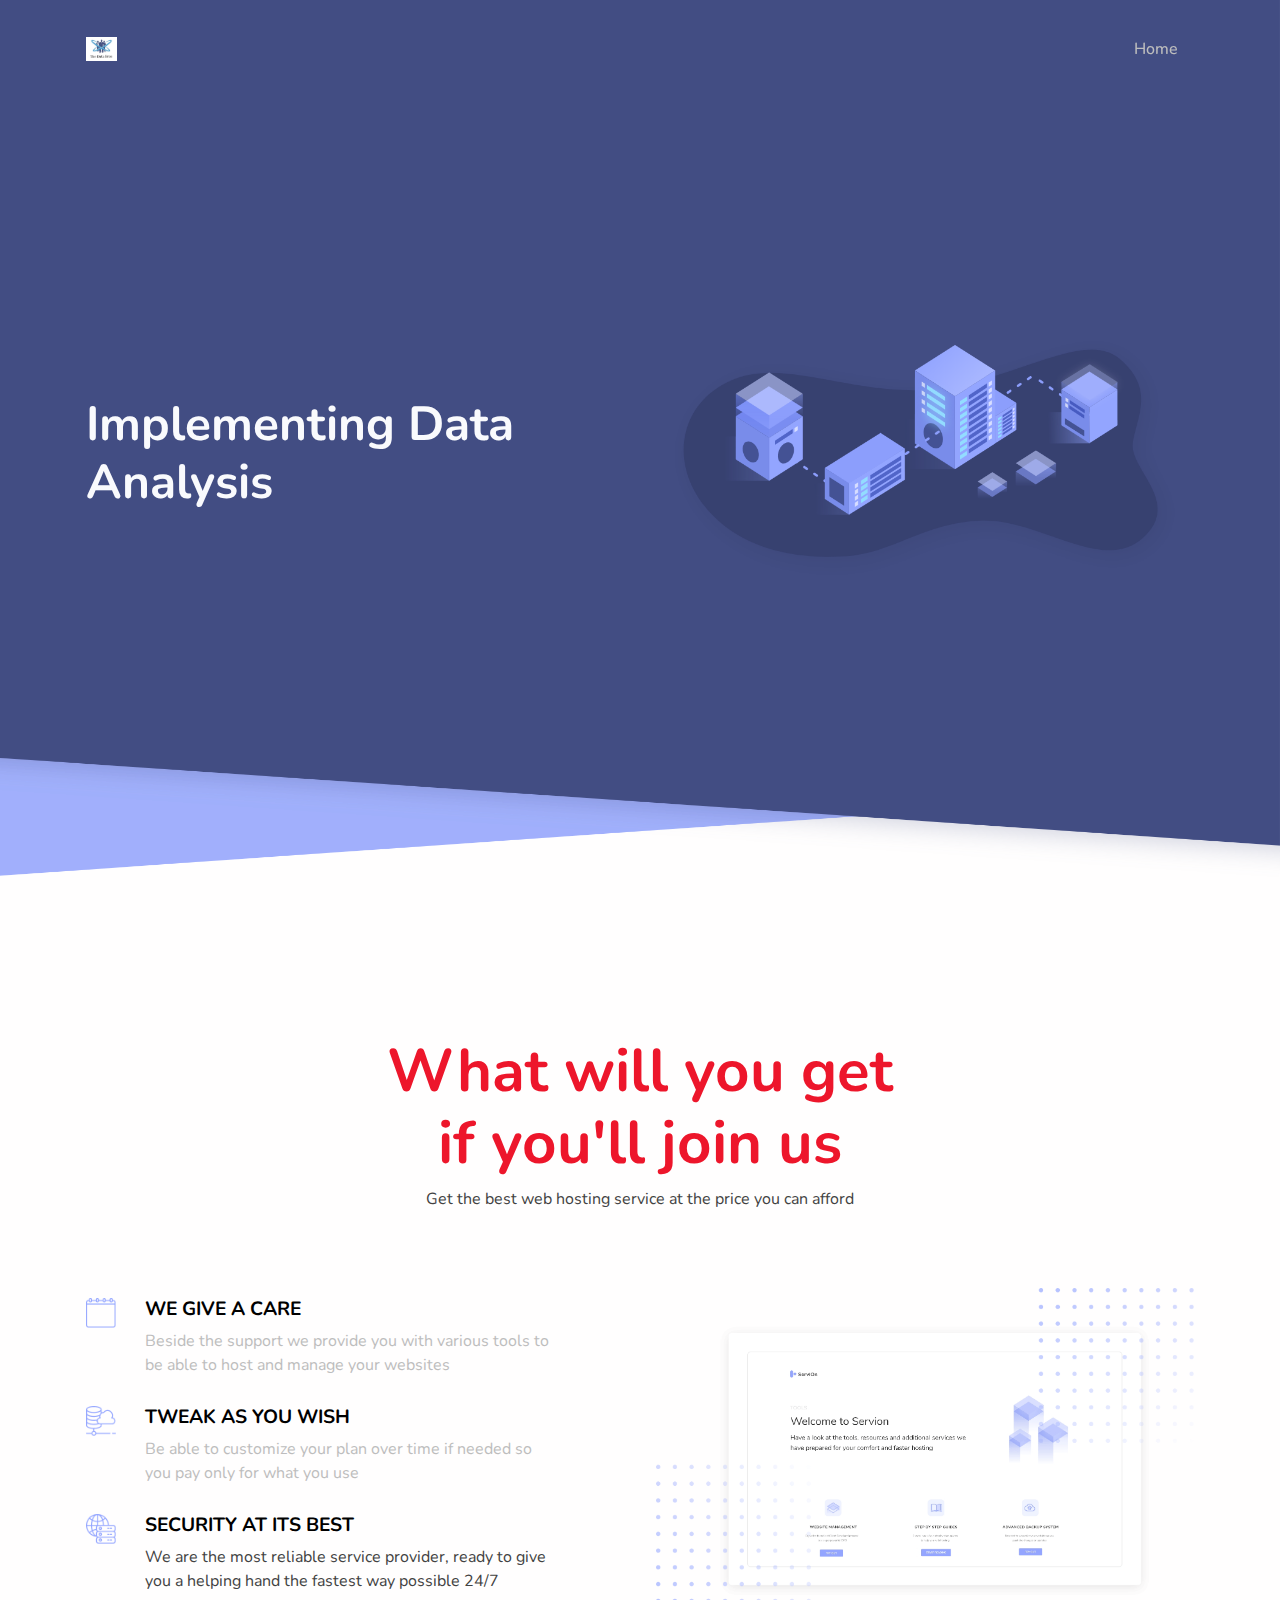
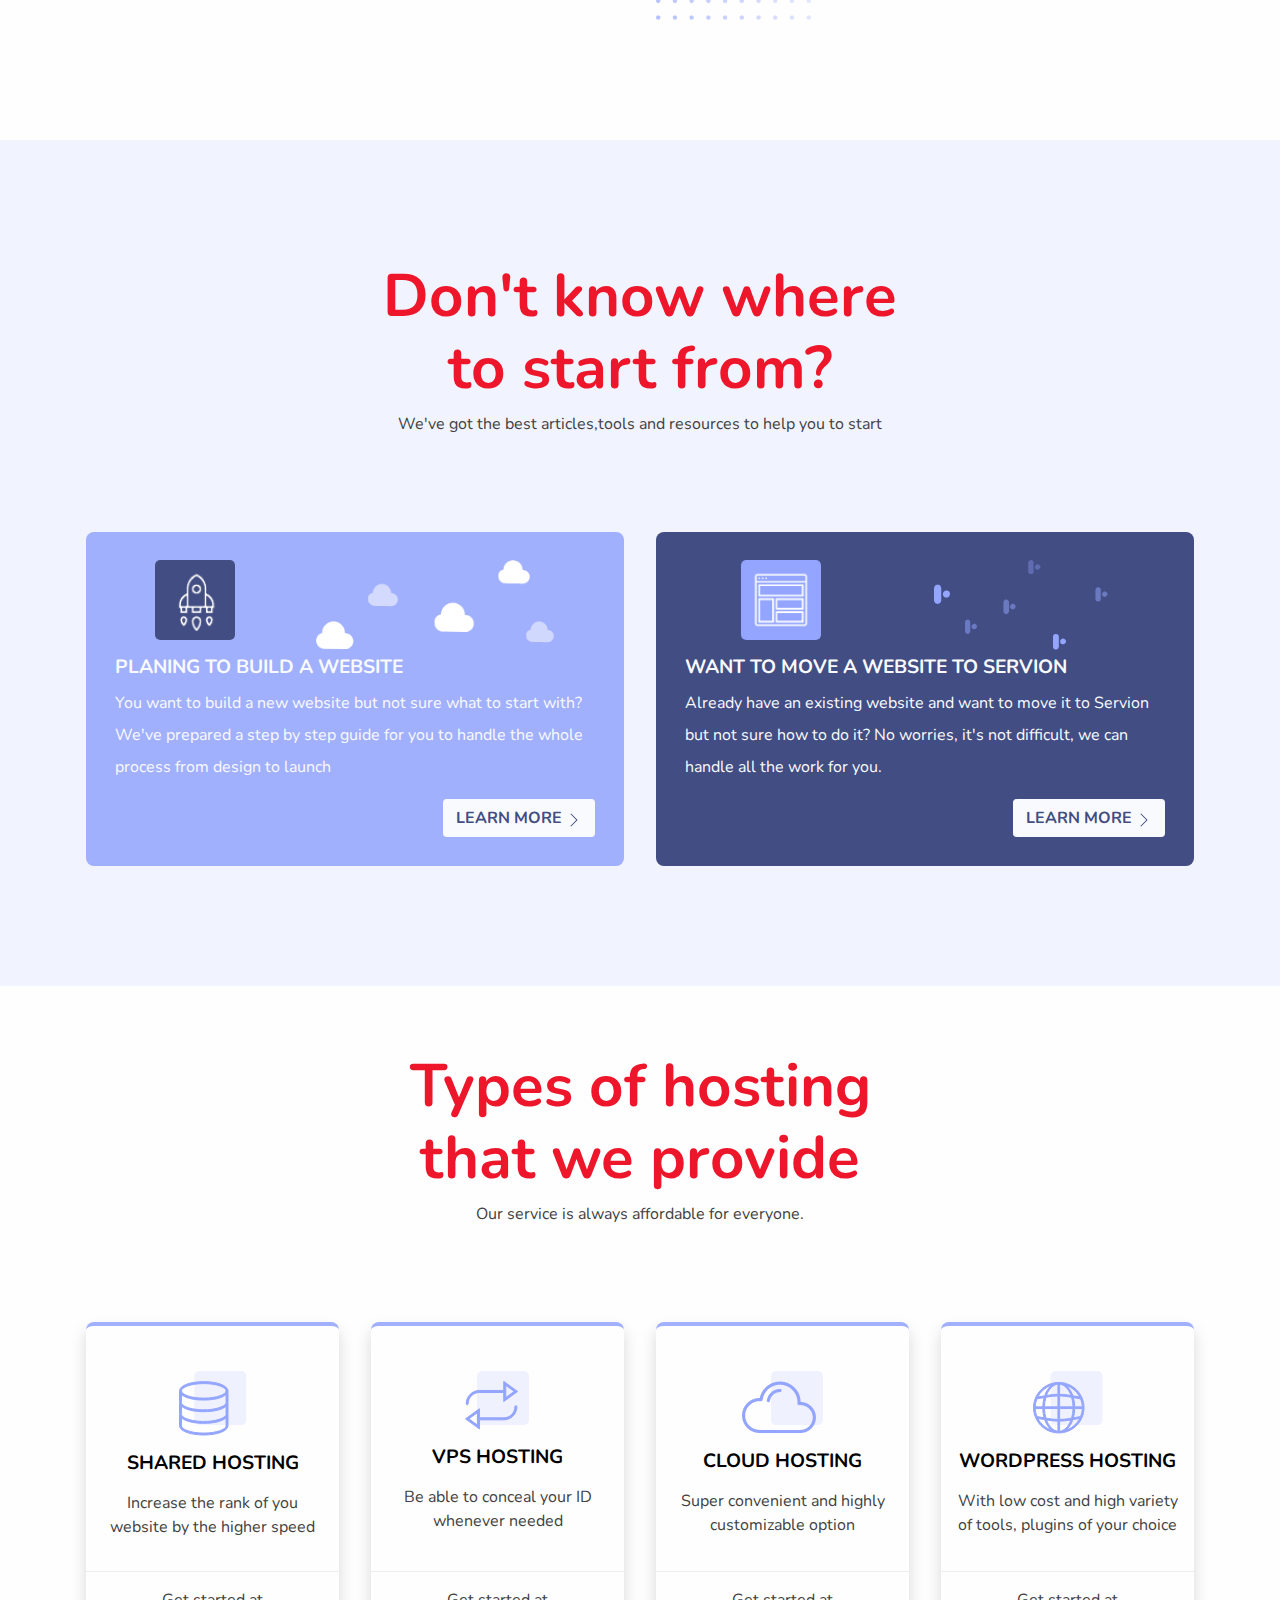
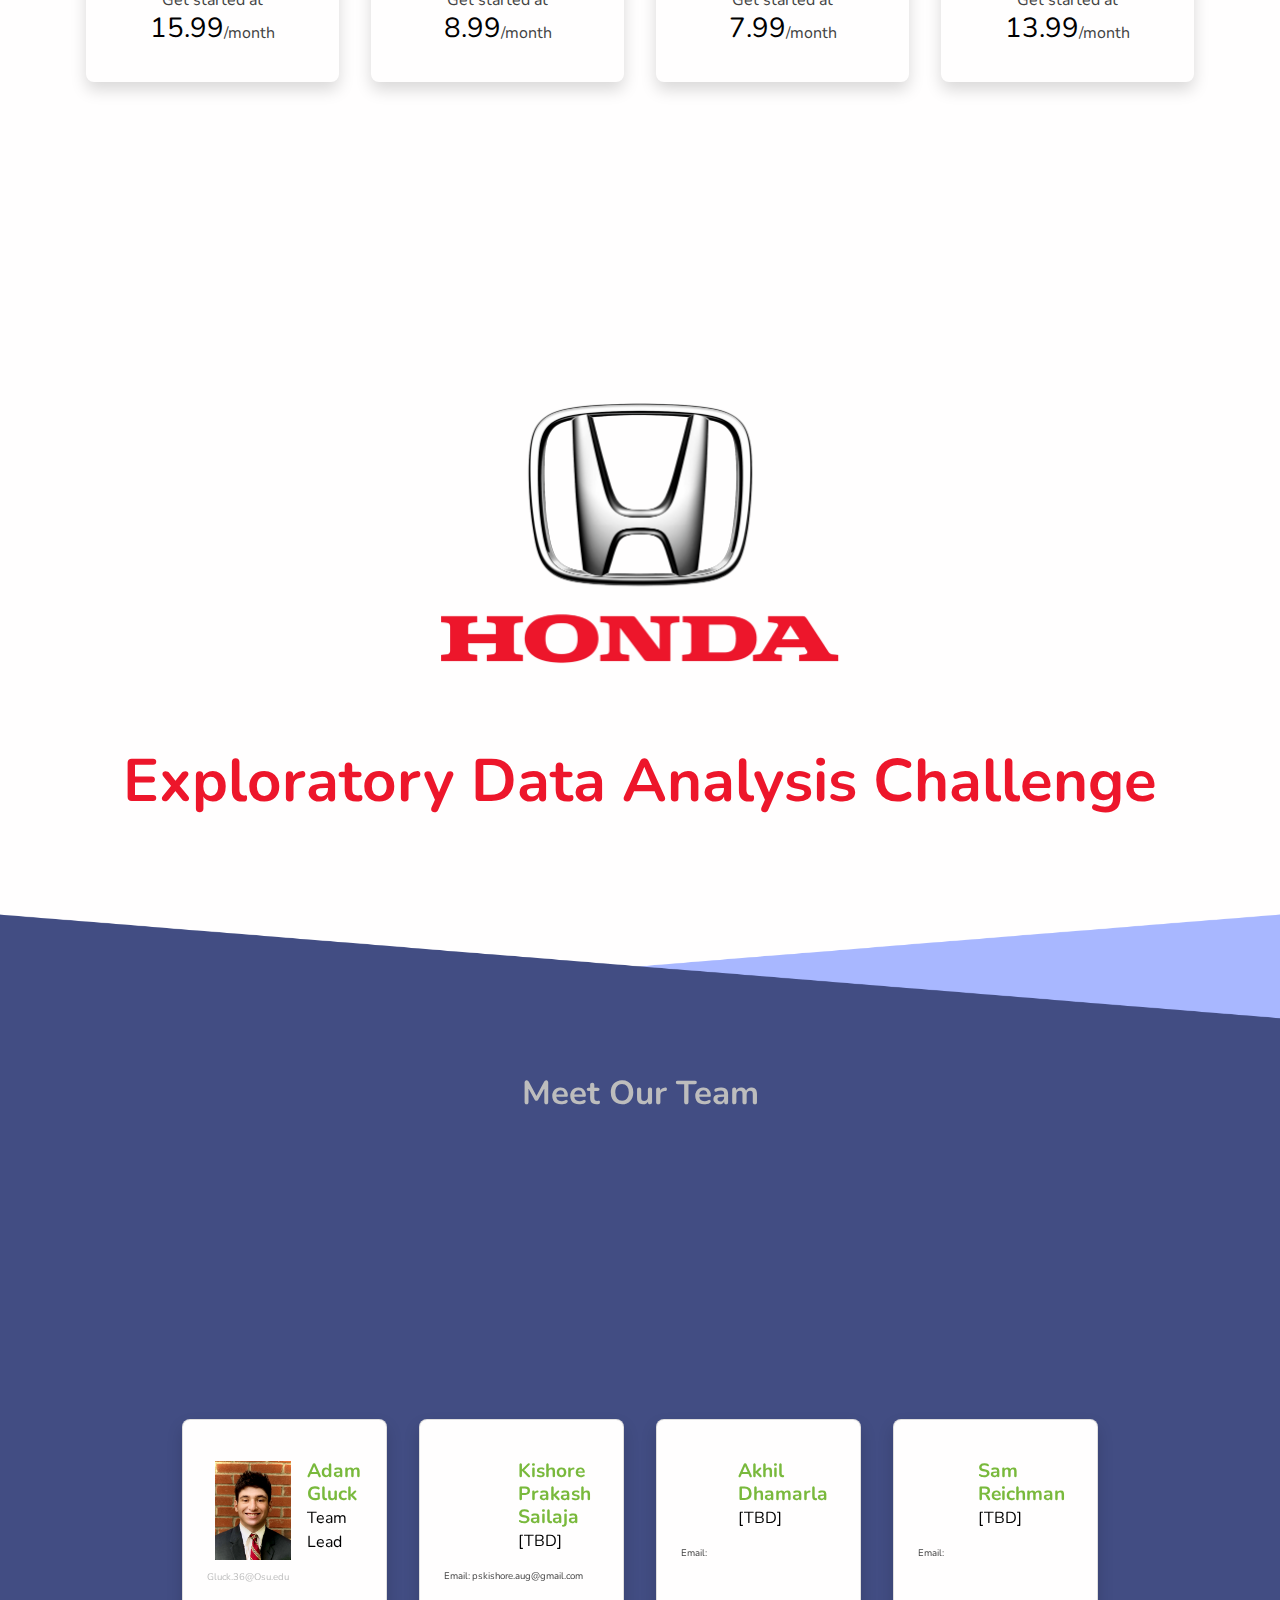
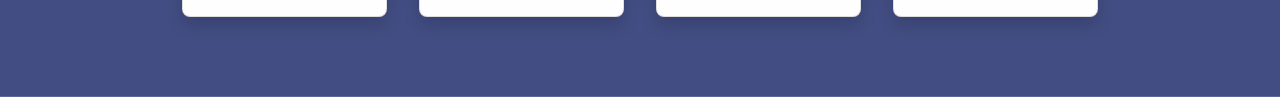
==== Web/index.html @ 13303829 "Added Adam image and other minor changes" ====
<!DOCTYPE html>
<html lang="en-US" dir="ltr">

  <head>
    <meta charset="utf-8">
    <meta http-equiv="X-UA-Compatible" content="IE=edge">
    <meta name="viewport" content="width=device-width, initial-scale=1">


    <!-- ===============================================-->
    <!--    Document Title-->
    <!-- ===============================================-->
    <title>DataBros | Data.io 2021 | Honda Challenge</title>


    <!-- ===============================================-->
    <!--    Favicons-->
    <!-- ===============================================-->
    <link rel="apple-touch-icon" sizes="180x180" href="assets/img/favicons/smallLogo.png">
    <link rel="icon" type="image/png" sizes="32x32" href="assets/img/favicons/favicon-32x32.png">
    <link rel="icon" type="image/png" sizes="16x16" href="assets/img/favicons/favicon-16x16.png">
    <link rel="shortcut icon" type="image/x-icon" href="assets/img/favicons/favicon.ico">
    <link rel="manifest" href="assets/img/favicons/manifest.json">
    <meta name="msapplication-TileImage" content="assets/img/favicons/mstile-150x150.png">
    <meta name="theme-color" content="#ffffff">


    <!-- ===============================================-->
    <!--    Stylesheets-->
    <!-- ===============================================-->
    <link href="assets/css/theme.css" rel="stylesheet" />

  </head>
  <style>
  h6 {text-align: center;}
  img {
  display: block;
  margin-left: auto;
  margin-right: auto;
}
h2 {
  text-align: center;
  font-size: 60px;
  font-family: url('Web\assets\css\hondafont.ttf');
  color: #ed162b;
  font-weight: bold;
} 

  </style>
  <body>

    <!-- ===============================================-->
    <!--    Main Content-->
    <!-- ===============================================-->
    <main class="main" id="top">
      <nav class="navbar navbar-expand-lg navbar-light fixed-top py-4 d-block" data-navbar-on-scroll="data-navbar-on-scroll">
        <div class="container"><a class="navbar-brand" href="index.html"><img src="assets/img/logo.png" height="24" alt="..." /></a>
          <button class="navbar-toggler" type="button" data-bs-toggle="collapse" data-bs-target="#navbarSupportedContent" aria-controls="navbarSupportedContent" aria-expanded="false" aria-label="Toggle navigation"><span class="navbar-toggler-icon"> </span></button>
          <div class="collapse navbar-collapse border-top border-lg-0 mt-4 mt-lg-0" id="navbarSupportedContent">
            <ul class="navbar-nav ms-auto pt-2 pt-lg-0 font-base">
              <li class="nav-item px-2" data-anchor="data-anchor"><a class="nav-link fw-medium active" aria-current="page" href="#home">Home</a></li>
            </ul>
          </div>
        </div>
      </nav>
      <section id="home">
        <div class="bg-holder" style="background-image:url(assets/img/gallery/hero.png);background-position:center;background-size:cover;">
        </div>
        <!--/.bg-holder-->

        <div class="container">
          <div class="row align-items-center min-vh-50 min-vh-sm-75">
            <div class="col-md-5 col-lg-6 order-0 order-md-1"><img class="w-100" src="assets/img/illustrations/hero-header.png" alt="..." /></div>
            <div class="col-md-7 col-lg-6 text-md-start text-center">
              <h1 class="text-light fs-md-5 fs-lg-6">Implementing Data Analysis</h1>
            
            </div>
          </div>
        </div>
      </section>


      <!-- ============================================-->
      <!-- <section> begin ============================-->
      <section class="pt-8">

        <div class="container">
          <div class="row">
            <div class="col-lg-6 col-xxl-5 text-center mx-auto">
              <h2>What will you get if you'll join us</h2>
              <p class="mb-4">Get the best web hosting service at the price you can afford</p>
            </div>
          </div>
          <div class="row align-items-center mt-5">
            <div class="col-md-5 col-lg-6 order-md-1 order-0"><img class="w-100" src="assets/img/gallery/join-us.png" alt="" /></div>
            <div class="col-md-7 col-lg-6 pe-lg-4 pe-xl-7">
              <div class="d-flex align-items-start"><img class="me-4" src="assets/img/icons/give-a-care.png" alt="" width="30" />
                <div class="flex-1">
                  <h5>WE GIVE A CARE </h5>
                  <p class="text-muted mb-4">Beside the support we provide you with various tools to be able to host and manage your websites</p>
                </div>
              </div>
              <div class="d-flex align-items-start"><img class="me-4" src="assets/img/icons/tweak-as-you.png" alt="" width="30" />
                <div class="flex-1">
                  <h5>TWEAK AS YOU WISH</h5>
                  <p class="text-muted mb-4">Be able to customize your plan over time if needed so you pay only for what you use</p>
                </div>
              </div>
              <div class="d-flex align-items-start"><img class="me-4" src="assets/img/icons/security.png" width="30" alt="..." />
                <div class="flex-1">
                  <h5>SECURITY AT ITS BEST</h5>
                  <p>We are the most reliable service provider, ready to give you a helping hand the fastest way possible 24/7</p>
                </div>
              </div>
            </div>
          </div>
        </div>
        <!-- end of .container-->

      </section>
      <!-- <section> close ============================-->
      <!-- ============================================-->




      <!-- ============================================-->
      <!-- <section> begin ============================-->
      <section class="pt-8 bg-soft-primary">

        <div class="container">
          <div class="row">
            <div class="col-lg-6 col-xxl-5 text-center mx-auto mb-5">
              <h2>Don't know where to start from?</h2>
              <p class="mb-5">We've got the best articles,tools and resources to help you to start</p>
            </div>
          </div>
          <div class="row h-100">
            <div class="col-md-6 mb-5 mb-md-0 h-100">
              <div class="card card-span bg-primary h-100">
                <div class="card-body p-4">
                  <div class="d-flex justify-content-between"><img class="mb-3" src="assets/img/icons/rocket.png" height="80" alt="..." /><img src="assets/img/icons/clouds-1.png" height="90" alt="..." /></div>
                  <h5 class="text-light">PLANING TO BUILD A WEBSITE</h5>
                  <p class="text-light lh-lg">You want to build a new website but not sure what to start with? We've prepared a step by step guide for you to handle the whole process from design to launch </p>
                  <div class="text-end"><a class="btn btn-light" href="#" role="button">LEARN MORE
                      <svg class="bi bi-chevron-right" xmlns="http://www.w3.org/2000/svg" width="16" height="16" fill="currentColor" viewBox="0 0 16 16">
                        <path fill-rule="evenodd" d="M4.646 1.646a.5.5 0 0 1 .708 0l6 6a.5.5 0 0 1 0 .708l-6 6a.5.5 0 0 1-.708-.708L10.293 8 4.646 2.354a.5.5 0 0 1 0-.708z"></path>
                      </svg></a></div>
                </div>
              </div>
            </div>
            <div class="col-md-6 h-100">
              <div class="card bg-secondary card-span h-100">
                <div class="card-body p-4">
                  <div class="d-flex justify-content-between"><img class="mb-3" src="assets/img/icons/servion.png" height="80" alt="..." /><img src="assets/img/icons/logos.png" height="90" alt="..." /></div>
                  <h5 class="text-light">WANT TO MOVE A WEBSITE TO SERVION</h5>
                  <p class="text-light lh-lg">Already have an existing website and want to move it to Servion but not sure how to do it? No worries, it's not difficult, we can handle all the work for you. </p>
                  <div class="text-end"><a class="btn btn-light" href="#" role="button">LEARN MORE
                      <svg class="bi bi-chevron-right" xmlns="http://www.w3.org/2000/svg" width="16" height="16" fill="currentColor" viewBox="0 0 16 16">
                        <path fill-rule="evenodd" d="M4.646 1.646a.5.5 0 0 1 .708 0l6 6a.5.5 0 0 1 0 .708l-6 6a.5.5 0 0 1-.708-.708L10.293 8 4.646 2.354a.5.5 0 0 1 0-.708z"></path>
                      </svg></a></div>
                </div>
              </div>
            </div>
          </div>
        </div>
        <!-- end of .container-->

      </section>
      <!-- <section> close ============================-->
      <!-- ============================================-->




      <!-- ============================================-->
      <!-- <section> begin ============================-->
      <section class="pt-6" id="pricingTable">
        <div class="container">
          <div class="row">
            <div class="col-lg-6 col-xxl-5 text-center mx-auto mb-5">
              <h2>Types of hosting that we provide</h2>
              <p class="mb-5">Our service is always affordable for everyone. </p>
            </div>
          </div>
          <div class="row h-100">
            <div class="col-sm-6 col-xl-3 mb-3">
              <div class="card card-span shadow py-4 h-100 border-top border-4 border-primary">
                <div class="card-body">
                  <div class="text-center"><img src="assets/img/icons/shared-hosting.png" alt="..." />
                    <h5 class="my-3">SHARED HOSTING</h5>
                    <ul class="list-unstyled">
                      <li>Increase the rank of you</li>
                      <li>website by the higher speed</li>
                    </ul>
                  </div>
                </div>
                <div class="border-top bg-white text-center pt-3 pb-0">
                  <p class="mb-0">Get started at </p>
                  <div class="d-flex justify-content-center">
                    <h3 class="fw-normal">15.99</h3><span class="d-flex align-items-center">/month</span>
                  </div>
                </div>
              </div>
            </div>
            <div class="col-sm-6 col-xl-3 mb-3">
              <div class="card card-span shadow py-4 h-100 border-top border-4 border-primary">
                <div class="card-body">
                  <div class="text-center"><img src="assets/img/icons/vpn-hosting.png" alt="..." />
                    <h5 class="my-3">VPS HOSTING</h5>
                    <ul class="list-unstyled">
                      <li>Be able to conceal your ID </li>
                      <li>whenever needed</li>
                    </ul>
                  </div>
                </div>
                <div class="border-top bg-white text-center pt-3 pb-0">
                  <p class="mb-0">Get started at </p>
                  <div class="d-flex justify-content-center">
                    <h3 class="fw-normal">8.99</h3><span class="d-flex align-items-center">/month</span>
                  </div>
                </div>
              </div>
            </div>
            <div class="col-sm-6 col-xl-3 mb-3">
              <div class="card card-span shadow py-4 h-100 border-top border-4 border-primary">
                <div class="card-body">
                  <div class="text-center"><img src="assets/img/icons/cloud-hosting.png" alt="..." />
                    <h5 class="my-3">CLOUD HOSTING</h5>
                    <ul class="list-unstyled">
                      <li>Super convenient and highly </li>
                      <li>customizable option</li>
                    </ul>
                  </div>
                </div>
                <div class="border-top bg-white text-center pt-3 pb-0">
                  <p class="mb-0">Get started at </p>
                  <div class="d-flex justify-content-center">
                    <h3 class="fw-normal">7.99</h3><span class="d-flex align-items-center">/month</span>
                  </div>
                </div>
              </div>
            </div>
            <div class="col-sm-6 col-xl-3 mb-3">
              <div class="card card-span shadow py-4 h-100 border-top border-4 border-primary">
                <div class="card-body">
                  <div class="text-center"><img src="assets/img/icons/wp-hosting.png" alt="..." />
                    <h5 class="my-3">WORDPRESS HOSTING</h5>
                    <ul class="list-unstyled">
                      <li>With low cost and high variety</li>
                      <li>of tools, plugins of your choice</li>
                    </ul>
                  </div>
                </div>
                <div class="border-top bg-white text-center pt-3 pb-0">
                  <p class="mb-0">Get started at </p>
                  <div class="d-flex justify-content-center">
                    <h3 class="fw-normal">13.99</h3><span class="d-flex align-items-center">/month</span>
                  </div>
                </div>
              </div>
            </div>
          </div>
        </div>
        <!-- end of .container-->

      </section>
      <!-- <section> close ============================-->
      <!-- ============================================-->


      


      <!-- ============================================-->
      <!-- <section> begin ============================-->
      <section class="pb-lg-0 pt-md-8 py-0">

        <div class="container">
          <div class="row align-items-center justify-content-xl-between py-5 border-klean">
            <img src="assets/img/gallery/honda.png" alt="Honda" style="width:40%">
            <h2><br>Exploratory Data Analysis Challenge</h2>
          </div>
        </div>
        <!-- end of .container-->
         <!--/.bg-holder-->
         
        


      </section>
      <!-- <section> close ============================-->
      <!-- ============================================-->


      <section class="py-0 py-xxl-6" id="help">
        <div class="bg-holder" style="background-image:url(assets/img/gallery/footer-bg.png);background-position:center;background-size:cover;">
        </div>
        <!--/.bg-holder-->

        <div class="container">
          <div class="row min-vh-75 min-vh-xl-50 pt-10">
            <h6 class="fs-3 fs-lg-4 fw-bold lh-sm"><a href="next.html">Meet Our Team</a></h6>
        </div>
        <div class="carousel slide pt-3" id="carouselExampleDark" data-bs-ride="carousel">
          <div class="carousel-inner">
            <div class="carousel-item active" data-bs-interval="10000">
              <div class="row h-100 mx-3 mx-sm-5 mx-md-4 my-md-7 m-lg-7 mt-7">
                <div class="col-md-3 mb-5 mb-md-0">
                  <div class="card h-100 shadow">
                    <div class="card-body my-3">
                      <div class="align-items-xl-center d-block d-xl-flex px-3"><img class="img-fluid me-3 me-md-2 me-lg-3" src="assets/img/team/adam.jpg" width="55%" height="auto" alt="" />
                        <div class="flex-1 align-items-center pt-2">
                          <h5 class="mb-0 fw-bold text-success">Adam Gluck</h5>
                          <p class="fw-normal text-black">Team Lead</p>
                        </div>
                      </div>
                      <p class="mb-0 px-3 px-md-2 px-xxl-3" style="font-size:0.75vw"><a href="mailto:Gluck.36@Osu.edu">Gluck.36@Osu.edu </a></p>
                    </div>
                  </div>
                </div>
                <div class="col-md-3 mb-5 mb-md-0">
                  <div class="card h-100 shadow">
                    <div class="card-body my-3">
                      <div class="align-items-xl-center d-block d-xl-flex px-3"><img class="img-fluid me-3 me-md-2 me-lg-3" src="assets/img/team/james.png" width="50" alt="" />
                        <div class="flex-1 align-items-center pt-2">
                          <h5 class="mb-0 fw-bold text-success">Kishore Prakash Sailaja</h5>
                          <p class="fw-normal text-black">[TBD]</p>
                        </div>
                      </div>
                      <p class="mb-0 px-3 px-md-2 px-xxl-3" style="font-size:0.75vw">Email: pskishore.aug@gmail.com </p>
                    </div>
                  </div>
                </div>
                <div class="col-md-3 mb-5 mb-md-0">
                  <div class="card h-100 shadow">
                    <div class="card-body my-3">
                      <div class="align-items-xl-center d-block d-xl-flex px-3"><img class="img-fluid me-3 me-md-2 me-lg-3" src="assets/img/team/kishore.png" width="50" alt="" />
                        <div class="flex-1 align-items-center pt-2">
                          <h5 class="mb-0 fw-bold text-success">Akhil Dhamarla</h5>
                          <p class="fw-normal text-black">[TBD]</p>
                        </div>
                      </div>
                      <p class="mb-0 px-3 px-md-2 px-xxl-3" style="font-size:0.75vw">Email:</p>
                    </div>
                  </div>
                </div>
                <div class="col-md-3 mb-5 mb-md-0">
                  <div class="card h-100 shadow">
                    <div class="card-body my-3">
                      <div class="align-items-xl-center d-block d-xl-flex px-3"><img class="img-fluid me-3 me-md-2 me-lg-3" src="assets/img/team/JC.png" width="50" alt="" />
                        <div class="flex-1 align-items-center pt-2">
                          <h5 class="mb-0 fw-bold text-success">Sam Reichman</h5>
                          <p class="fw-normal text-black">[TBD]</p>
                        </div>
                      </div>
                      <p class="mb-0 px-3 px-md-2 px-xxl-3" style="font-size:0.75vw">Email:</p>
                    </div>
                  </div>
                </div>
              </div>
            </div>
    </div>
  </section>
        </div>
      </section>
    </main>
    <!-- ===============================================-->
    <!--    End of Main Content-->
    <!-- ===============================================-->




    <!-- ===============================================-->
    <!--    JavaScripts-->
    <!-- ===============================================-->
    <script src="vendors/@popperjs/popper.min.js"></script>
    <script src="vendors/bootstrap/bootstrap.min.js"></script>
    <script src="vendors/is/is.min.js"></script>
    <script src="https://polyfill.io/v3/polyfill.min.js?features=window.scroll"></script>
    <script src="vendors/fontawesome/all.min.js"></script>
    <script src="assets/js/theme.js"></script>

    <link href="https://fonts.googleapis.com/css2?family=Nunito:wght@200;300;400;600;700;800&amp;display=swap" rel="stylesheet">
  </body>

</html>
---- Web/assets/css/theme.css ----
/* -------------------------------------------------------------------------- */
/*                                 Theme                                      */
/* -------------------------------------------------------------------------- */
/* prettier-ignore */
/* -------------------------------------------------------------------------- */
/*                                  Utilities                                 */
/* -------------------------------------------------------------------------- */
/*-----------------------------------------------
|   Bootstrap Styles
-----------------------------------------------*/
/*!
 * Bootstrap v5.0.0-alpha1 (https://getbootstrap.com/)
 * Copyright 2011-2020 The Bootstrap Authors
 * Copyright 2011-2020 Twitter, Inc.
 * Licensed under MIT (https://github.com/twbs/bootstrap/blob/main/LICENSE)
 */
:root {
  --bs-blue: #424D83;
  --bs-indigo: #6237FF;
  --bs-purple: #A1B0FC;
  --bs-pink: #D42DA3;
  --bs-red: #FD4032;
  --bs-orange: #F17228;
  --bs-yellow: #FFC928;
  --bs-green: #79B93C;
  --bs-teal: #53F283;
  --bs-cyan: #24FFEA;
  --bs-white: #FFFEFE;
  --bs-gray: #9E9E9E;
  --bs-gray-dark: #616161;
  --bs-primary: #A1B0FC;
  --bs-secondary: #424D83;
  --bs-success: #79B93C;
  --bs-info: #24FFEA;
  --bs-warning: #FFC928;
  --bs-danger: #FD4032;
  --bs-light: #F9FAFD;
  --bs-dark: #23242A;
  --bs-font-sans-serif: "Nunito", "Open Sans", -apple-system, BlinkMacSystemFont, "Segoe UI", "Helvetica Neue", Arial, sans-serif, "Apple Color Emoji", "Segoe UI Emoji", "Segoe UI Symbol";
  --bs-font-monospace: "SFMono-Regular", Menlo, Monaco, Consolas, "Liberation Mono", "Courier New", monospace;
  --bs-gradient: linear-gradient(180deg, rgba(255, 254, 254, 0.15), rgba(255, 254, 254, 0));
}

*,
*::before,
*::after {
  -webkit-box-sizing: border-box;
  box-sizing: border-box;
}

@media (prefers-reduced-motion: no-preference) {
  :root {
    scroll-behavior: smooth;
  }
}

body {
  margin: 0;
  font-family: "Nunito", -apple-system, BlinkMacSystemFont, "Segoe UI", "Helvetica Neue", Arial, sans-serif, "Apple Color Emoji", "Segoe UI Emoji", "Segoe UI Symbol";
  font-size: 1rem;
  font-weight: 400;
  line-height: 1.5;
  color: #424242;
  background-color: #FFFEFE;
  -webkit-text-size-adjust: 100%;
  -webkit-tap-highlight-color: rgba(0, 0, 0, 0);
}

hr {
  margin: 1rem 0;
  color: #EEEEEE;
  background-color: currentColor;
  border: 0;
  opacity: 1;
}

hr:not([size]) {
  height: 1px;
}

h1, .h1, h2, .h2, h3, .h3, h4, .h4, h5, .h5, h6, .h6 {
  margin-top: 0;
  margin-bottom: 0.5rem;
  font-family: "Nunito", "Open Sans", -apple-system, BlinkMacSystemFont, "Segoe UI", "Helvetica Neue", Arial, sans-serif, "Apple Color Emoji", "Segoe UI Emoji", "Segoe UI Symbol";
  font-weight: 700;
  line-height: 1.2;
  color: #000;
}

h1, .h1 {
  font-size: calc(1.37383rem + 1.48598vw);
}

@media (min-width: 1200px) {
  h1, .h1 {
    font-size: 2.48832rem;
  }
}

h2, .h2 {
  font-size: calc(1.33236rem + 0.98832vw);
}

@media (min-width: 1200px) {
  h2, .h2 {
    font-size: 2.0736rem;
  }
}

h3, .h3 {
  font-size: calc(1.2978rem + 0.5736vw);
}

@media (min-width: 1200px) {
  h3, .h3 {
    font-size: 1.728rem;
  }
}

h4, .h4 {
  font-size: calc(1.269rem + 0.228vw);
}

@media (min-width: 1200px) {
  h4, .h4 {
    font-size: 1.44rem;
  }
}

h5, .h5 {
  font-size: 1.2rem;
}

h6, .h6 {
  font-size: 0.83333rem;
}

p {
  margin-top: 0;
  margin-bottom: 1rem;
}

abbr[title],
abbr[data-bs-original-title] {
  -webkit-text-decoration: underline dotted;
  text-decoration: underline dotted;
  cursor: help;
  -webkit-text-decoration-skip-ink: none;
  text-decoration-skip-ink: none;
}

address {
  margin-bottom: 1rem;
  font-style: normal;
  line-height: inherit;
}

ol,
ul {
  padding-left: 2rem;
}

ol,
ul,
dl {
  margin-top: 0;
  margin-bottom: 1rem;
}

ol ol,
ul ul,
ol ul,
ul ol {
  margin-bottom: 0;
}

dt {
  font-weight: 700;
}

dd {
  margin-bottom: .5rem;
  margin-left: 0;
}

blockquote {
  margin: 0 0 1rem;
}

b,
strong {
  font-weight: 800;
}

small, .small {
  font-size: 75%;
}

mark, .mark {
  padding: 0.2em;
  background-color: #fcf8e3;
}

sub,
sup {
  position: relative;
  font-size: 0.75em;
  line-height: 0;
  vertical-align: baseline;
}

sub {
  bottom: -.25em;
}

sup {
  top: -.5em;
}

a {
  color: #BDBDBD;
  text-decoration: none;
}

a:hover {
  color: #A1B0FC;
  text-decoration: underline;
}

a:not([href]):not([class]), a:not([href]):not([class]):hover {
  color: inherit;
  text-decoration: none;
}

pre,
code,
kbd,
samp {
  font-family: var(--bs-font-monospace);
  font-size: 1em;
  direction: ltr /* rtl:ignore */;
  unicode-bidi: bidi-override;
}

pre {
  display: block;
  margin-top: 0;
  margin-bottom: 1rem;
  overflow: auto;
  font-size: 75%;
}

pre code {
  font-size: inherit;
  color: inherit;
  word-break: normal;
}

code {
  font-size: 75%;
  color: #D42DA3;
  word-wrap: break-word;
}

a > code {
  color: inherit;
}

kbd {
  padding: 0.2rem 0.4rem;
  font-size: 75%;
  color: #FFFEFE;
  background-color: #424242;
  border-radius: 0.25rem;
}

kbd kbd {
  padding: 0;
  font-size: 1em;
  font-weight: 700;
}

figure {
  margin: 0 0 1rem;
}

img,
svg {
  vertical-align: middle;
}

table {
  caption-side: bottom;
  border-collapse: collapse;
}

caption {
  padding-top: 0.5rem;
  padding-bottom: 0.5rem;
  color: #BDBDBD;
  text-align: left;
}

th {
  text-align: inherit;
  text-align: -webkit-match-parent;
}

thead,
tbody,
tfoot,
tr,
td,
th {
  border-color: inherit;
  border-style: solid;
  border-width: 0;
}

label {
  display: inline-block;
}

button {
  border-radius: 0;
}

button:focus:not(:focus-visible) {
  outline: 0;
}

input,
button,
select,
optgroup,
textarea {
  margin: 0;
  font-family: inherit;
  font-size: inherit;
  line-height: inherit;
}

button,
select {
  text-transform: none;
}

[role="button"] {
  cursor: pointer;
}

select {
  word-wrap: normal;
}

select:disabled {
  opacity: 1;
}

[list]::-webkit-calendar-picker-indicator {
  display: none;
}

button,
[type="button"],
[type="reset"],
[type="submit"] {
  -webkit-appearance: button;
}

button:not(:disabled),
[type="button"]:not(:disabled),
[type="reset"]:not(:disabled),
[type="submit"]:not(:disabled) {
  cursor: pointer;
}

::-moz-focus-inner {
  padding: 0;
  border-style: none;
}

textarea {
  resize: vertical;
}

fieldset {
  min-width: 0;
  padding: 0;
  margin: 0;
  border: 0;
}

legend {
  float: left;
  width: 100%;
  padding: 0;
  margin-bottom: 0.5rem;
  font-size: calc(1.275rem + 0.3vw);
  line-height: inherit;
}

@media (min-width: 1200px) {
  legend {
    font-size: 1.5rem;
  }
}

legend + * {
  clear: left;
}

::-webkit-datetime-edit-fields-wrapper,
::-webkit-datetime-edit-text,
::-webkit-datetime-edit-minute,
::-webkit-datetime-edit-hour-field,
::-webkit-datetime-edit-day-field,
::-webkit-datetime-edit-month-field,
::-webkit-datetime-edit-year-field {
  padding: 0;
}

::-webkit-inner-spin-button {
  height: auto;
}

[type="search"] {
  outline-offset: -2px;
  -webkit-appearance: textfield;
}

/* rtl:raw:
[type="tel"],
[type="url"],
[type="email"],
[type="number"] {
  direction: ltr;
}
*/
::-webkit-search-decoration {
  -webkit-appearance: none;
}

::-webkit-color-swatch-wrapper {
  padding: 0;
}

::file-selector-button {
  font: inherit;
}

::-webkit-file-upload-button {
  font: inherit;
  -webkit-appearance: button;
}

output {
  display: inline-block;
}

iframe {
  border: 0;
}

summary {
  display: list-item;
  cursor: pointer;
}

progress {
  vertical-align: baseline;
}

[hidden] {
  display: none !important;
}

.lead {
  font-size: 1.2rem;
  font-weight: 400;
}

.display-1 {
  font-size: calc(1.55498rem + 3.65978vw);
  font-weight: 900;
  line-height: 1;
}

@media (min-width: 1200px) {
  .display-1 {
    font-size: 4.29982rem;
  }
}

.display-2 {
  font-size: calc(1.48332rem + 2.79982vw);
  font-weight: 900;
  line-height: 1;
}

@media (min-width: 1200px) {
  .display-2 {
    font-size: 3.58318rem;
  }
}

.display-3 {
  font-size: calc(1.4236rem + 2.08318vw);
  font-weight: 900;
  line-height: 1;
}

@media (min-width: 1200px) {
  .display-3 {
    font-size: 2.98598rem;
  }
}

.display-4 {
  font-size: calc(1.37383rem + 1.48598vw);
  font-weight: 900;
  line-height: 1;
}

@media (min-width: 1200px) {
  .display-4 {
    font-size: 2.48832rem;
  }
}

.display-5 {
  font-size: calc(1.33236rem + 0.98832vw);
  font-weight: 900;
  line-height: 1;
}

@media (min-width: 1200px) {
  .display-5 {
    font-size: 2.0736rem;
  }
}

.display-6 {
  font-size: calc(1.2978rem + 0.5736vw);
  font-weight: 900;
  line-height: 1;
}

@media (min-width: 1200px) {
  .display-6 {
    font-size: 1.728rem;
  }
}

.list-unstyled {
  padding-left: 0;
  list-style: none;
}

.list-inline {
  padding-left: 0;
  list-style: none;
}

.list-inline-item {
  display: inline-block;
}

.list-inline-item:not(:last-child) {
  margin-right: 0.5rem;
}

.initialism {
  font-size: 75%;
  text-transform: uppercase;
}

.blockquote {
  margin-bottom: 1rem;
  font-size: 1.2rem;
}

.blockquote > :last-child {
  margin-bottom: 0;
}

.blockquote-footer {
  margin-top: -1rem;
  margin-bottom: 1rem;
  font-size: 75%;
  color: #9E9E9E;
}

.blockquote-footer::before {
  content: "\2014\00A0";
}

.img-fluid {
  max-width: 100%;
  height: auto;
}

.img-thumbnail {
  padding: 0.25rem;
  background-color: #FFFEFE;
  border: 1px solid #EEEEEE;
  border-radius: 0.5rem;
  max-width: 100%;
  height: auto;
}

.figure {
  display: inline-block;
}

.figure-img {
  margin-bottom: 0.5rem;
  line-height: 1;
}

.figure-caption {
  font-size: 75%;
  color: #9E9E9E;
}

.container,
.container-fluid,
.container-sm,
.container-md,
.container-lg,
.container-xl,
.container-xxl {
  width: 100%;
  padding-right: var(--bs-gutter-x, 1rem);
  padding-left: var(--bs-gutter-x, 1rem);
  margin-right: auto;
  margin-left: auto;
}

@media (min-width: 576px) {
  .container, .container-sm {
    max-width: 540px;
  }
}

@media (min-width: 768px) {
  .container, .container-sm, .container-md {
    max-width: 720px;
  }
}

@media (min-width: 992px) {
  .container, .container-sm, .container-md, .container-lg {
    max-width: 960px;
  }
}

@media (min-width: 1200px) {
  .container, .container-sm, .container-md, .container-lg, .container-xl {
    max-width: 1140px;
  }
}

@media (min-width: 1540px) {
  .container, .container-sm, .container-md, .container-lg, .container-xl, .container-xxl {
    max-width: 1480px;
  }
}

.row {
  --bs-gutter-x: 2rem;
  --bs-gutter-y: 0;
  display: -webkit-box;
  display: -ms-flexbox;
  display: flex;
  -ms-flex-wrap: wrap;
  flex-wrap: wrap;
  margin-top: calc(var(--bs-gutter-y) * -1);
  margin-right: calc(var(--bs-gutter-x) / -2);
  margin-left: calc(var(--bs-gutter-x) / -2);
}

.row > * {
  -ms-flex-negative: 0;
  flex-shrink: 0;
  width: 100%;
  max-width: 100%;
  padding-right: calc(var(--bs-gutter-x) / 2);
  padding-left: calc(var(--bs-gutter-x) / 2);
  margin-top: var(--bs-gutter-y);
}

.col {
  -webkit-box-flex: 1;
  -ms-flex: 1 0 0%;
  flex: 1 0 0%;
}

.row-cols-auto > * {
  -webkit-box-flex: 0;
  -ms-flex: 0 0 auto;
  flex: 0 0 auto;
  width: auto;
}

.row-cols-1 > * {
  -webkit-box-flex: 0;
  -ms-flex: 0 0 auto;
  flex: 0 0 auto;
  width: 100%;
}

.row-cols-2 > * {
  -webkit-box-flex: 0;
  -ms-flex: 0 0 auto;
  flex: 0 0 auto;
  width: 50%;
}

.row-cols-3 > * {
  -webkit-box-flex: 0;
  -ms-flex: 0 0 auto;
  flex: 0 0 auto;
  width: 33.33333%;
}

.row-cols-4 > * {
  -webkit-box-flex: 0;
  -ms-flex: 0 0 auto;
  flex: 0 0 auto;
  width: 25%;
}

.row-cols-5 > * {
  -webkit-box-flex: 0;
  -ms-flex: 0 0 auto;
  flex: 0 0 auto;
  width: 20%;
}

.row-cols-6 > * {
  -webkit-box-flex: 0;
  -ms-flex: 0 0 auto;
  flex: 0 0 auto;
  width: 16.66667%;
}

.col-auto {
  -webkit-box-flex: 0;
  -ms-flex: 0 0 auto;
  flex: 0 0 auto;
  width: auto;
}

.col-1 {
  -webkit-box-flex: 0;
  -ms-flex: 0 0 auto;
  flex: 0 0 auto;
  width: 8.33333%;
}

.col-2 {
  -webkit-box-flex: 0;
  -ms-flex: 0 0 auto;
  flex: 0 0 auto;
  width: 16.66667%;
}

.col-3 {
  -webkit-box-flex: 0;
  -ms-flex: 0 0 auto;
  flex: 0 0 auto;
  width: 25%;
}

.col-4 {
  -webkit-box-flex: 0;
  -ms-flex: 0 0 auto;
  flex: 0 0 auto;
  width: 33.33333%;
}

.col-5 {
  -webkit-box-flex: 0;
  -ms-flex: 0 0 auto;
  flex: 0 0 auto;
  width: 41.66667%;
}

.col-6 {
  -webkit-box-flex: 0;
  -ms-flex: 0 0 auto;
  flex: 0 0 auto;
  width: 50%;
}

.col-7 {
  -webkit-box-flex: 0;
  -ms-flex: 0 0 auto;
  flex: 0 0 auto;
  width: 58.33333%;
}

.col-8 {
  -webkit-box-flex: 0;
  -ms-flex: 0 0 auto;
  flex: 0 0 auto;
  width: 66.66667%;
}

.col-9 {
  -webkit-box-flex: 0;
  -ms-flex: 0 0 auto;
  flex: 0 0 auto;
  width: 75%;
}

.col-10 {
  -webkit-box-flex: 0;
  -ms-flex: 0 0 auto;
  flex: 0 0 auto;
  width: 83.33333%;
}

.col-11 {
  -webkit-box-flex: 0;
  -ms-flex: 0 0 auto;
  flex: 0 0 auto;
  width: 91.66667%;
}

.col-12 {
  -webkit-box-flex: 0;
  -ms-flex: 0 0 auto;
  flex: 0 0 auto;
  width: 100%;
}

.offset-1 {
  margin-left: 8.33333%;
}

.offset-2 {
  margin-left: 16.66667%;
}

.offset-3 {
  margin-left: 25%;
}

.offset-4 {
  margin-left: 33.33333%;
}

.offset-5 {
  margin-left: 41.66667%;
}

.offset-6 {
  margin-left: 50%;
}

.offset-7 {
  margin-left: 58.33333%;
}

.offset-8 {
  margin-left: 66.66667%;
}

.offset-9 {
  margin-left: 75%;
}

.offset-10 {
  margin-left: 83.33333%;
}

.offset-11 {
  margin-left: 91.66667%;
}

.g-0,
.gx-0 {
  --bs-gutter-x: 0;
}

.g-0,
.gy-0 {
  --bs-gutter-y: 0;
}

.g-1,
.gx-1 {
  --bs-gutter-x: 0.25rem;
}

.g-1,
.gy-1 {
  --bs-gutter-y: 0.25rem;
}

.g-2,
.gx-2 {
  --bs-gutter-x: 0.5rem;
}

.g-2,
.gy-2 {
  --bs-gutter-y: 0.5rem;
}

.g-3,
.gx-3 {
  --bs-gutter-x: 1rem;
}

.g-3,
.gy-3 {
  --bs-gutter-y: 1rem;
}

.g-4,
.gx-4 {
  --bs-gutter-x: 1.8rem;
}

.g-4,
.gy-4 {
  --bs-gutter-y: 1.8rem;
}

.g-5,
.gx-5 {
  --bs-gutter-x: 3rem;
}

.g-5,
.gy-5 {
  --bs-gutter-y: 3rem;
}

.g-6,
.gx-6 {
  --bs-gutter-x: 4rem;
}

.g-6,
.gy-6 {
  --bs-gutter-y: 4rem;
}

.g-7,
.gx-7 {
  --bs-gutter-x: 5rem;
}

.g-7,
.gy-7 {
  --bs-gutter-y: 5rem;
}

.g-8,
.gx-8 {
  --bs-gutter-x: 7.5rem;
}

.g-8,
.gy-8 {
  --bs-gutter-y: 7.5rem;
}

.g-9,
.gx-9 {
  --bs-gutter-x: 10rem;
}

.g-9,
.gy-9 {
  --bs-gutter-y: 10rem;
}

.g-10,
.gx-10 {
  --bs-gutter-x: 12.5rem;
}

.g-10,
.gy-10 {
  --bs-gutter-y: 12.5rem;
}

.g-11,
.gx-11 {
  --bs-gutter-x: 15rem;
}

.g-11,
.gy-11 {
  --bs-gutter-y: 15rem;
}

@media (min-width: 576px) {
  .col-sm {
    -webkit-box-flex: 1;
    -ms-flex: 1 0 0%;
    flex: 1 0 0%;
  }
  .row-cols-sm-auto > * {
    -webkit-box-flex: 0;
    -ms-flex: 0 0 auto;
    flex: 0 0 auto;
    width: auto;
  }
  .row-cols-sm-1 > * {
    -webkit-box-flex: 0;
    -ms-flex: 0 0 auto;
    flex: 0 0 auto;
    width: 100%;
  }
  .row-cols-sm-2 > * {
    -webkit-box-flex: 0;
    -ms-flex: 0 0 auto;
    flex: 0 0 auto;
    width: 50%;
  }
  .row-cols-sm-3 > * {
    -webkit-box-flex: 0;
    -ms-flex: 0 0 auto;
    flex: 0 0 auto;
    width: 33.33333%;
  }
  .row-cols-sm-4 > * {
    -webkit-box-flex: 0;
    -ms-flex: 0 0 auto;
    flex: 0 0 auto;
    width: 25%;
  }
  .row-cols-sm-5 > * {
    -webkit-box-flex: 0;
    -ms-flex: 0 0 auto;
    flex: 0 0 auto;
    width: 20%;
  }
  .row-cols-sm-6 > * {
    -webkit-box-flex: 0;
    -ms-flex: 0 0 auto;
    flex: 0 0 auto;
    width: 16.66667%;
  }
  .col-sm-auto {
    -webkit-box-flex: 0;
    -ms-flex: 0 0 auto;
    flex: 0 0 auto;
    width: auto;
  }
  .col-sm-1 {
    -webkit-box-flex: 0;
    -ms-flex: 0 0 auto;
    flex: 0 0 auto;
    width: 8.33333%;
  }
  .col-sm-2 {
    -webkit-box-flex: 0;
    -ms-flex: 0 0 auto;
    flex: 0 0 auto;
    width: 16.66667%;
  }
  .col-sm-3 {
    -webkit-box-flex: 0;
    -ms-flex: 0 0 auto;
    flex: 0 0 auto;
    width: 25%;
  }
  .col-sm-4 {
    -webkit-box-flex: 0;
    -ms-flex: 0 0 auto;
    flex: 0 0 auto;
    width: 33.33333%;
  }
  .col-sm-5 {
    -webkit-box-flex: 0;
    -ms-flex: 0 0 auto;
    flex: 0 0 auto;
    width: 41.66667%;
  }
  .col-sm-6 {
    -webkit-box-flex: 0;
    -ms-flex: 0 0 auto;
    flex: 0 0 auto;
    width: 50%;
  }
  .col-sm-7 {
    -webkit-box-flex: 0;
    -ms-flex: 0 0 auto;
    flex: 0 0 auto;
    width: 58.33333%;
  }
  .col-sm-8 {
    -webkit-box-flex: 0;
    -ms-flex: 0 0 auto;
    flex: 0 0 auto;
    width: 66.66667%;
  }
  .col-sm-9 {
    -webkit-box-flex: 0;
    -ms-flex: 0 0 auto;
    flex: 0 0 auto;
    width: 75%;
  }
  .col-sm-10 {
    -webkit-box-flex: 0;
    -ms-flex: 0 0 auto;
    flex: 0 0 auto;
    width: 83.33333%;
  }
  .col-sm-11 {
    -webkit-box-flex: 0;
    -ms-flex: 0 0 auto;
    flex: 0 0 auto;
    width: 91.66667%;
  }
  .col-sm-12 {
    -webkit-box-flex: 0;
    -ms-flex: 0 0 auto;
    flex: 0 0 auto;
    width: 100%;
  }
  .offset-sm-0 {
    margin-left: 0;
  }
  .offset-sm-1 {
    margin-left: 8.33333%;
  }
  .offset-sm-2 {
    margin-left: 16.66667%;
  }
  .offset-sm-3 {
    margin-left: 25%;
  }
  .offset-sm-4 {
    margin-left: 33.33333%;
  }
  .offset-sm-5 {
    margin-left: 41.66667%;
  }
  .offset-sm-6 {
    margin-left: 50%;
  }
  .offset-sm-7 {
    margin-left: 58.33333%;
  }
  .offset-sm-8 {
    margin-left: 66.66667%;
  }
  .offset-sm-9 {
    margin-left: 75%;
  }
  .offset-sm-10 {
    margin-left: 83.33333%;
  }
  .offset-sm-11 {
    margin-left: 91.66667%;
  }
  .g-sm-0,
  .gx-sm-0 {
    --bs-gutter-x: 0;
  }
  .g-sm-0,
  .gy-sm-0 {
    --bs-gutter-y: 0;
  }
  .g-sm-1,
  .gx-sm-1 {
    --bs-gutter-x: 0.25rem;
  }
  .g-sm-1,
  .gy-sm-1 {
    --bs-gutter-y: 0.25rem;
  }
  .g-sm-2,
  .gx-sm-2 {
    --bs-gutter-x: 0.5rem;
  }
  .g-sm-2,
  .gy-sm-2 {
    --bs-gutter-y: 0.5rem;
  }
  .g-sm-3,
  .gx-sm-3 {
    --bs-gutter-x: 1rem;
  }
  .g-sm-3,
  .gy-sm-3 {
    --bs-gutter-y: 1rem;
  }
  .g-sm-4,
  .gx-sm-4 {
    --bs-gutter-x: 1.8rem;
  }
  .g-sm-4,
  .gy-sm-4 {
    --bs-gutter-y: 1.8rem;
  }
  .g-sm-5,
  .gx-sm-5 {
    --bs-gutter-x: 3rem;
  }
  .g-sm-5,
  .gy-sm-5 {
    --bs-gutter-y: 3rem;
  }
  .g-sm-6,
  .gx-sm-6 {
    --bs-gutter-x: 4rem;
  }
  .g-sm-6,
  .gy-sm-6 {
    --bs-gutter-y: 4rem;
  }
  .g-sm-7,
  .gx-sm-7 {
    --bs-gutter-x: 5rem;
  }
  .g-sm-7,
  .gy-sm-7 {
    --bs-gutter-y: 5rem;
  }
  .g-sm-8,
  .gx-sm-8 {
    --bs-gutter-x: 7.5rem;
  }
  .g-sm-8,
  .gy-sm-8 {
    --bs-gutter-y: 7.5rem;
  }
  .g-sm-9,
  .gx-sm-9 {
    --bs-gutter-x: 10rem;
  }
  .g-sm-9,
  .gy-sm-9 {
    --bs-gutter-y: 10rem;
  }
  .g-sm-10,
  .gx-sm-10 {
    --bs-gutter-x: 12.5rem;
  }
  .g-sm-10,
  .gy-sm-10 {
    --bs-gutter-y: 12.5rem;
  }
  .g-sm-11,
  .gx-sm-11 {
    --bs-gutter-x: 15rem;
  }
  .g-sm-11,
  .gy-sm-11 {
    --bs-gutter-y: 15rem;
  }
}

@media (min-width: 768px) {
  .col-md {
    -webkit-box-flex: 1;
    -ms-flex: 1 0 0%;
    flex: 1 0 0%;
  }
  .row-cols-md-auto > * {
    -webkit-box-flex: 0;
    -ms-flex: 0 0 auto;
    flex: 0 0 auto;
    width: auto;
  }
  .row-cols-md-1 > * {
    -webkit-box-flex: 0;
    -ms-flex: 0 0 auto;
    flex: 0 0 auto;
    width: 100%;
  }
  .row-cols-md-2 > * {
    -webkit-box-flex: 0;
    -ms-flex: 0 0 auto;
    flex: 0 0 auto;
    width: 50%;
  }
  .row-cols-md-3 > * {
    -webkit-box-flex: 0;
    -ms-flex: 0 0 auto;
    flex: 0 0 auto;
    width: 33.33333%;
  }
  .row-cols-md-4 > * {
    -webkit-box-flex: 0;
    -ms-flex: 0 0 auto;
    flex: 0 0 auto;
    width: 25%;
  }
  .row-cols-md-5 > * {
    -webkit-box-flex: 0;
    -ms-flex: 0 0 auto;
    flex: 0 0 auto;
    width: 20%;
  }
  .row-cols-md-6 > * {
    -webkit-box-flex: 0;
    -ms-flex: 0 0 auto;
    flex: 0 0 auto;
    width: 16.66667%;
  }
  .col-md-auto {
    -webkit-box-flex: 0;
    -ms-flex: 0 0 auto;
    flex: 0 0 auto;
    width: auto;
  }
  .col-md-1 {
    -webkit-box-flex: 0;
    -ms-flex: 0 0 auto;
    flex: 0 0 auto;
    width: 8.33333%;
  }
  .col-md-2 {
    -webkit-box-flex: 0;
    -ms-flex: 0 0 auto;
    flex: 0 0 auto;
    width: 16.66667%;
  }
  .col-md-3 {
    -webkit-box-flex: 0;
    -ms-flex: 0 0 auto;
    flex: 0 0 auto;
    width: 25%;
  }
  .col-md-4 {
    -webkit-box-flex: 0;
    -ms-flex: 0 0 auto;
    flex: 0 0 auto;
    width: 33.33333%;
  }
  .col-md-5 {
    -webkit-box-flex: 0;
    -ms-flex: 0 0 auto;
    flex: 0 0 auto;
    width: 41.66667%;
  }
  .col-md-6 {
    -webkit-box-flex: 0;
    -ms-flex: 0 0 auto;
    flex: 0 0 auto;
    width: 50%;
  }
  .col-md-7 {
    -webkit-box-flex: 0;
    -ms-flex: 0 0 auto;
    flex: 0 0 auto;
    width: 58.33333%;
  }
  .col-md-8 {
    -webkit-box-flex: 0;
    -ms-flex: 0 0 auto;
    flex: 0 0 auto;
    width: 66.66667%;
  }
  .col-md-9 {
    -webkit-box-flex: 0;
    -ms-flex: 0 0 auto;
    flex: 0 0 auto;
    width: 75%;
  }
  .col-md-10 {
    -webkit-box-flex: 0;
    -ms-flex: 0 0 auto;
    flex: 0 0 auto;
    width: 83.33333%;
  }
  .col-md-11 {
    -webkit-box-flex: 0;
    -ms-flex: 0 0 auto;
    flex: 0 0 auto;
    width: 91.66667%;
  }
  .col-md-12 {
    -webkit-box-flex: 0;
    -ms-flex: 0 0 auto;
    flex: 0 0 auto;
    width: 100%;
  }
  .offset-md-0 {
    margin-left: 0;
  }
  .offset-md-1 {
    margin-left: 8.33333%;
  }
  .offset-md-2 {
    margin-left: 16.66667%;
  }
  .offset-md-3 {
    margin-left: 25%;
  }
  .offset-md-4 {
    margin-left: 33.33333%;
  }
  .offset-md-5 {
    margin-left: 41.66667%;
  }
  .offset-md-6 {
    margin-left: 50%;
  }
  .offset-md-7 {
    margin-left: 58.33333%;
  }
  .offset-md-8 {
    margin-left: 66.66667%;
  }
  .offset-md-9 {
    margin-left: 75%;
  }
  .offset-md-10 {
    margin-left: 83.33333%;
  }
  .offset-md-11 {
    margin-left: 91.66667%;
  }
  .g-md-0,
  .gx-md-0 {
    --bs-gutter-x: 0;
  }
  .g-md-0,
  .gy-md-0 {
    --bs-gutter-y: 0;
  }
  .g-md-1,
  .gx-md-1 {
    --bs-gutter-x: 0.25rem;
  }
  .g-md-1,
  .gy-md-1 {
    --bs-gutter-y: 0.25rem;
  }
  .g-md-2,
  .gx-md-2 {
    --bs-gutter-x: 0.5rem;
  }
  .g-md-2,
  .gy-md-2 {
    --bs-gutter-y: 0.5rem;
  }
  .g-md-3,
  .gx-md-3 {
    --bs-gutter-x: 1rem;
  }
  .g-md-3,
  .gy-md-3 {
    --bs-gutter-y: 1rem;
  }
  .g-md-4,
  .gx-md-4 {
    --bs-gutter-x: 1.8rem;
  }
  .g-md-4,
  .gy-md-4 {
    --bs-gutter-y: 1.8rem;
  }
  .g-md-5,
  .gx-md-5 {
    --bs-gutter-x: 3rem;
  }
  .g-md-5,
  .gy-md-5 {
    --bs-gutter-y: 3rem;
  }
  .g-md-6,
  .gx-md-6 {
    --bs-gutter-x: 4rem;
  }
  .g-md-6,
  .gy-md-6 {
    --bs-gutter-y: 4rem;
  }
  .g-md-7,
  .gx-md-7 {
    --bs-gutter-x: 5rem;
  }
  .g-md-7,
  .gy-md-7 {
    --bs-gutter-y: 5rem;
  }
  .g-md-8,
  .gx-md-8 {
    --bs-gutter-x: 7.5rem;
  }
  .g-md-8,
  .gy-md-8 {
    --bs-gutter-y: 7.5rem;
  }
  .g-md-9,
  .gx-md-9 {
    --bs-gutter-x: 10rem;
  }
  .g-md-9,
  .gy-md-9 {
    --bs-gutter-y: 10rem;
  }
  .g-md-10,
  .gx-md-10 {
    --bs-gutter-x: 12.5rem;
  }
  .g-md-10,
  .gy-md-10 {
    --bs-gutter-y: 12.5rem;
  }
  .g-md-11,
  .gx-md-11 {
    --bs-gutter-x: 15rem;
  }
  .g-md-11,
  .gy-md-11 {
    --bs-gutter-y: 15rem;
  }
}

@media (min-width: 992px) {
  .col-lg {
    -webkit-box-flex: 1;
    -ms-flex: 1 0 0%;
    flex: 1 0 0%;
  }
  .row-cols-lg-auto > * {
    -webkit-box-flex: 0;
    -ms-flex: 0 0 auto;
    flex: 0 0 auto;
    width: auto;
  }
  .row-cols-lg-1 > * {
    -webkit-box-flex: 0;
    -ms-flex: 0 0 auto;
    flex: 0 0 auto;
    width: 100%;
  }
  .row-cols-lg-2 > * {
    -webkit-box-flex: 0;
    -ms-flex: 0 0 auto;
    flex: 0 0 auto;
    width: 50%;
  }
  .row-cols-lg-3 > * {
    -webkit-box-flex: 0;
    -ms-flex: 0 0 auto;
    flex: 0 0 auto;
    width: 33.33333%;
  }
  .row-cols-lg-4 > * {
    -webkit-box-flex: 0;
    -ms-flex: 0 0 auto;
    flex: 0 0 auto;
    width: 25%;
  }
  .row-cols-lg-5 > * {
    -webkit-box-flex: 0;
    -ms-flex: 0 0 auto;
    flex: 0 0 auto;
    width: 20%;
  }
  .row-cols-lg-6 > * {
    -webkit-box-flex: 0;
    -ms-flex: 0 0 auto;
    flex: 0 0 auto;
    width: 16.66667%;
  }
  .col-lg-auto {
    -webkit-box-flex: 0;
    -ms-flex: 0 0 auto;
    flex: 0 0 auto;
    width: auto;
  }
  .col-lg-1 {
    -webkit-box-flex: 0;
    -ms-flex: 0 0 auto;
    flex: 0 0 auto;
    width: 8.33333%;
  }
  .col-lg-2 {
    -webkit-box-flex: 0;
    -ms-flex: 0 0 auto;
    flex: 0 0 auto;
    width: 16.66667%;
  }
  .col-lg-3 {
    -webkit-box-flex: 0;
    -ms-flex: 0 0 auto;
    flex: 0 0 auto;
    width: 25%;
  }
  .col-lg-4 {
    -webkit-box-flex: 0;
    -ms-flex: 0 0 auto;
    flex: 0 0 auto;
    width: 33.33333%;
  }
  .col-lg-5 {
    -webkit-box-flex: 0;
    -ms-flex: 0 0 auto;
    flex: 0 0 auto;
    width: 41.66667%;
  }
  .col-lg-6 {
    -webkit-box-flex: 0;
    -ms-flex: 0 0 auto;
    flex: 0 0 auto;
    width: 50%;
  }
  .col-lg-7 {
    -webkit-box-flex: 0;
    -ms-flex: 0 0 auto;
    flex: 0 0 auto;
    width: 58.33333%;
  }
  .col-lg-8 {
    -webkit-box-flex: 0;
    -ms-flex: 0 0 auto;
    flex: 0 0 auto;
    width: 66.66667%;
  }
  .col-lg-9 {
    -webkit-box-flex: 0;
    -ms-flex: 0 0 auto;
    flex: 0 0 auto;
    width: 75%;
  }
  .col-lg-10 {
    -webkit-box-flex: 0;
    -ms-flex: 0 0 auto;
    flex: 0 0 auto;
    width: 83.33333%;
  }
  .col-lg-11 {
    -webkit-box-flex: 0;
    -ms-flex: 0 0 auto;
    flex: 0 0 auto;
    width: 91.66667%;
  }
  .col-lg-12 {
    -webkit-box-flex: 0;
    -ms-flex: 0 0 auto;
    flex: 0 0 auto;
    width: 100%;
  }
  .offset-lg-0 {
    margin-left: 0;
  }
  .offset-lg-1 {
    margin-left: 8.33333%;
  }
  .offset-lg-2 {
    margin-left: 16.66667%;
  }
  .offset-lg-3 {
    margin-left: 25%;
  }
  .offset-lg-4 {
    margin-left: 33.33333%;
  }
  .offset-lg-5 {
    margin-left: 41.66667%;
  }
  .offset-lg-6 {
    margin-left: 50%;
  }
  .offset-lg-7 {
    margin-left: 58.33333%;
  }
  .offset-lg-8 {
    margin-left: 66.66667%;
  }
  .offset-lg-9 {
    margin-left: 75%;
  }
  .offset-lg-10 {
    margin-left: 83.33333%;
  }
  .offset-lg-11 {
    margin-left: 91.66667%;
  }
  .g-lg-0,
  .gx-lg-0 {
    --bs-gutter-x: 0;
  }
  .g-lg-0,
  .gy-lg-0 {
    --bs-gutter-y: 0;
  }
  .g-lg-1,
  .gx-lg-1 {
    --bs-gutter-x: 0.25rem;
  }
  .g-lg-1,
  .gy-lg-1 {
    --bs-gutter-y: 0.25rem;
  }
  .g-lg-2,
  .gx-lg-2 {
    --bs-gutter-x: 0.5rem;
  }
  .g-lg-2,
  .gy-lg-2 {
    --bs-gutter-y: 0.5rem;
  }
  .g-lg-3,
  .gx-lg-3 {
    --bs-gutter-x: 1rem;
  }
  .g-lg-3,
  .gy-lg-3 {
    --bs-gutter-y: 1rem;
  }
  .g-lg-4,
  .gx-lg-4 {
    --bs-gutter-x: 1.8rem;
  }
  .g-lg-4,
  .gy-lg-4 {
    --bs-gutter-y: 1.8rem;
  }
  .g-lg-5,
  .gx-lg-5 {
    --bs-gutter-x: 3rem;
  }
  .g-lg-5,
  .gy-lg-5 {
    --bs-gutter-y: 3rem;
  }
  .g-lg-6,
  .gx-lg-6 {
    --bs-gutter-x: 4rem;
  }
  .g-lg-6,
  .gy-lg-6 {
    --bs-gutter-y: 4rem;
  }
  .g-lg-7,
  .gx-lg-7 {
    --bs-gutter-x: 5rem;
  }
  .g-lg-7,
  .gy-lg-7 {
    --bs-gutter-y: 5rem;
  }
  .g-lg-8,
  .gx-lg-8 {
    --bs-gutter-x: 7.5rem;
  }
  .g-lg-8,
  .gy-lg-8 {
    --bs-gutter-y: 7.5rem;
  }
  .g-lg-9,
  .gx-lg-9 {
    --bs-gutter-x: 10rem;
  }
  .g-lg-9,
  .gy-lg-9 {
    --bs-gutter-y: 10rem;
  }
  .g-lg-10,
  .gx-lg-10 {
    --bs-gutter-x: 12.5rem;
  }
  .g-lg-10,
  .gy-lg-10 {
    --bs-gutter-y: 12.5rem;
  }
  .g-lg-11,
  .gx-lg-11 {
    --bs-gutter-x: 15rem;
  }
  .g-lg-11,
  .gy-lg-11 {
    --bs-gutter-y: 15rem;
  }
}

@media (min-width: 1200px) {
  .col-xl {
    -webkit-box-flex: 1;
    -ms-flex: 1 0 0%;
    flex: 1 0 0%;
  }
  .row-cols-xl-auto > * {
    -webkit-box-flex: 0;
    -ms-flex: 0 0 auto;
    flex: 0 0 auto;
    width: auto;
  }
  .row-cols-xl-1 > * {
    -webkit-box-flex: 0;
    -ms-flex: 0 0 auto;
    flex: 0 0 auto;
    width: 100%;
  }
  .row-cols-xl-2 > * {
    -webkit-box-flex: 0;
    -ms-flex: 0 0 auto;
    flex: 0 0 auto;
    width: 50%;
  }
  .row-cols-xl-3 > * {
    -webkit-box-flex: 0;
    -ms-flex: 0 0 auto;
    flex: 0 0 auto;
    width: 33.33333%;
  }
  .row-cols-xl-4 > * {
    -webkit-box-flex: 0;
    -ms-flex: 0 0 auto;
    flex: 0 0 auto;
    width: 25%;
  }
  .row-cols-xl-5 > * {
    -webkit-box-flex: 0;
    -ms-flex: 0 0 auto;
    flex: 0 0 auto;
    width: 20%;
  }
  .row-cols-xl-6 > * {
    -webkit-box-flex: 0;
    -ms-flex: 0 0 auto;
    flex: 0 0 auto;
    width: 16.66667%;
  }
  .col-xl-auto {
    -webkit-box-flex: 0;
    -ms-flex: 0 0 auto;
    flex: 0 0 auto;
    width: auto;
  }
  .col-xl-1 {
    -webkit-box-flex: 0;
    -ms-flex: 0 0 auto;
    flex: 0 0 auto;
    width: 8.33333%;
  }
  .col-xl-2 {
    -webkit-box-flex: 0;
    -ms-flex: 0 0 auto;
    flex: 0 0 auto;
    width: 16.66667%;
  }
  .col-xl-3 {
    -webkit-box-flex: 0;
    -ms-flex: 0 0 auto;
    flex: 0 0 auto;
    width: 25%;
  }
  .col-xl-4 {
    -webkit-box-flex: 0;
    -ms-flex: 0 0 auto;
    flex: 0 0 auto;
    width: 33.33333%;
  }
  .col-xl-5 {
    -webkit-box-flex: 0;
    -ms-flex: 0 0 auto;
    flex: 0 0 auto;
    width: 41.66667%;
  }
  .col-xl-6 {
    -webkit-box-flex: 0;
    -ms-flex: 0 0 auto;
    flex: 0 0 auto;
    width: 50%;
  }
  .col-xl-7 {
    -webkit-box-flex: 0;
    -ms-flex: 0 0 auto;
    flex: 0 0 auto;
    width: 58.33333%;
  }
  .col-xl-8 {
    -webkit-box-flex: 0;
    -ms-flex: 0 0 auto;
    flex: 0 0 auto;
    width: 66.66667%;
  }
  .col-xl-9 {
    -webkit-box-flex: 0;
    -ms-flex: 0 0 auto;
    flex: 0 0 auto;
    width: 75%;
  }
  .col-xl-10 {
    -webkit-box-flex: 0;
    -ms-flex: 0 0 auto;
    flex: 0 0 auto;
    width: 83.33333%;
  }
  .col-xl-11 {
    -webkit-box-flex: 0;
    -ms-flex: 0 0 auto;
    flex: 0 0 auto;
    width: 91.66667%;
  }
  .col-xl-12 {
    -webkit-box-flex: 0;
    -ms-flex: 0 0 auto;
    flex: 0 0 auto;
    width: 100%;
  }
  .offset-xl-0 {
    margin-left: 0;
  }
  .offset-xl-1 {
    margin-left: 8.33333%;
  }
  .offset-xl-2 {
    margin-left: 16.66667%;
  }
  .offset-xl-3 {
    margin-left: 25%;
  }
  .offset-xl-4 {
    margin-left: 33.33333%;
  }
  .offset-xl-5 {
    margin-left: 41.66667%;
  }
  .offset-xl-6 {
    margin-left: 50%;
  }
  .offset-xl-7 {
    margin-left: 58.33333%;
  }
  .offset-xl-8 {
    margin-left: 66.66667%;
  }
  .offset-xl-9 {
    margin-left: 75%;
  }
  .offset-xl-10 {
    margin-left: 83.33333%;
  }
  .offset-xl-11 {
    margin-left: 91.66667%;
  }
  .g-xl-0,
  .gx-xl-0 {
    --bs-gutter-x: 0;
  }
  .g-xl-0,
  .gy-xl-0 {
    --bs-gutter-y: 0;
  }
  .g-xl-1,
  .gx-xl-1 {
    --bs-gutter-x: 0.25rem;
  }
  .g-xl-1,
  .gy-xl-1 {
    --bs-gutter-y: 0.25rem;
  }
  .g-xl-2,
  .gx-xl-2 {
    --bs-gutter-x: 0.5rem;
  }
  .g-xl-2,
  .gy-xl-2 {
    --bs-gutter-y: 0.5rem;
  }
  .g-xl-3,
  .gx-xl-3 {
    --bs-gutter-x: 1rem;
  }
  .g-xl-3,
  .gy-xl-3 {
    --bs-gutter-y: 1rem;
  }
  .g-xl-4,
  .gx-xl-4 {
    --bs-gutter-x: 1.8rem;
  }
  .g-xl-4,
  .gy-xl-4 {
    --bs-gutter-y: 1.8rem;
  }
  .g-xl-5,
  .gx-xl-5 {
    --bs-gutter-x: 3rem;
  }
  .g-xl-5,
  .gy-xl-5 {
    --bs-gutter-y: 3rem;
  }
  .g-xl-6,
  .gx-xl-6 {
    --bs-gutter-x: 4rem;
  }
  .g-xl-6,
  .gy-xl-6 {
    --bs-gutter-y: 4rem;
  }
  .g-xl-7,
  .gx-xl-7 {
    --bs-gutter-x: 5rem;
  }
  .g-xl-7,
  .gy-xl-7 {
    --bs-gutter-y: 5rem;
  }
  .g-xl-8,
  .gx-xl-8 {
    --bs-gutter-x: 7.5rem;
  }
  .g-xl-8,
  .gy-xl-8 {
    --bs-gutter-y: 7.5rem;
  }
  .g-xl-9,
  .gx-xl-9 {
    --bs-gutter-x: 10rem;
  }
  .g-xl-9,
  .gy-xl-9 {
    --bs-gutter-y: 10rem;
  }
  .g-xl-10,
  .gx-xl-10 {
    --bs-gutter-x: 12.5rem;
  }
  .g-xl-10,
  .gy-xl-10 {
    --bs-gutter-y: 12.5rem;
  }
  .g-xl-11,
  .gx-xl-11 {
    --bs-gutter-x: 15rem;
  }
  .g-xl-11,
  .gy-xl-11 {
    --bs-gutter-y: 15rem;
  }
}

@media (min-width: 1540px) {
  .col-xxl {
    -webkit-box-flex: 1;
    -ms-flex: 1 0 0%;
    flex: 1 0 0%;
  }
  .row-cols-xxl-auto > * {
    -webkit-box-flex: 0;
    -ms-flex: 0 0 auto;
    flex: 0 0 auto;
    width: auto;
  }
  .row-cols-xxl-1 > * {
    -webkit-box-flex: 0;
    -ms-flex: 0 0 auto;
    flex: 0 0 auto;
    width: 100%;
  }
  .row-cols-xxl-2 > * {
    -webkit-box-flex: 0;
    -ms-flex: 0 0 auto;
    flex: 0 0 auto;
    width: 50%;
  }
  .row-cols-xxl-3 > * {
    -webkit-box-flex: 0;
    -ms-flex: 0 0 auto;
    flex: 0 0 auto;
    width: 33.33333%;
  }
  .row-cols-xxl-4 > * {
    -webkit-box-flex: 0;
    -ms-flex: 0 0 auto;
    flex: 0 0 auto;
    width: 25%;
  }
  .row-cols-xxl-5 > * {
    -webkit-box-flex: 0;
    -ms-flex: 0 0 auto;
    flex: 0 0 auto;
    width: 20%;
  }
  .row-cols-xxl-6 > * {
    -webkit-box-flex: 0;
    -ms-flex: 0 0 auto;
    flex: 0 0 auto;
    width: 16.66667%;
  }
  .col-xxl-auto {
    -webkit-box-flex: 0;
    -ms-flex: 0 0 auto;
    flex: 0 0 auto;
    width: auto;
  }
  .col-xxl-1 {
    -webkit-box-flex: 0;
    -ms-flex: 0 0 auto;
    flex: 0 0 auto;
    width: 8.33333%;
  }
  .col-xxl-2 {
    -webkit-box-flex: 0;
    -ms-flex: 0 0 auto;
    flex: 0 0 auto;
    width: 16.66667%;
  }
  .col-xxl-3 {
    -webkit-box-flex: 0;
    -ms-flex: 0 0 auto;
    flex: 0 0 auto;
    width: 25%;
  }
  .col-xxl-4 {
    -webkit-box-flex: 0;
    -ms-flex: 0 0 auto;
    flex: 0 0 auto;
    width: 33.33333%;
  }
  .col-xxl-5 {
    -webkit-box-flex: 0;
    -ms-flex: 0 0 auto;
    flex: 0 0 auto;
    width: 41.66667%;
  }
  .col-xxl-6 {
    -webkit-box-flex: 0;
    -ms-flex: 0 0 auto;
    flex: 0 0 auto;
    width: 50%;
  }
  .col-xxl-7 {
    -webkit-box-flex: 0;
    -ms-flex: 0 0 auto;
    flex: 0 0 auto;
    width: 58.33333%;
  }
  .col-xxl-8 {
    -webkit-box-flex: 0;
    -ms-flex: 0 0 auto;
    flex: 0 0 auto;
    width: 66.66667%;
  }
  .col-xxl-9 {
    -webkit-box-flex: 0;
    -ms-flex: 0 0 auto;
    flex: 0 0 auto;
    width: 75%;
  }
  .col-xxl-10 {
    -webkit-box-flex: 0;
    -ms-flex: 0 0 auto;
    flex: 0 0 auto;
    width: 83.33333%;
  }
  .col-xxl-11 {
    -webkit-box-flex: 0;
    -ms-flex: 0 0 auto;
    flex: 0 0 auto;
    width: 91.66667%;
  }
  .col-xxl-12 {
    -webkit-box-flex: 0;
    -ms-flex: 0 0 auto;
    flex: 0 0 auto;
    width: 100%;
  }
  .offset-xxl-0 {
    margin-left: 0;
  }
  .offset-xxl-1 {
    margin-left: 8.33333%;
  }
  .offset-xxl-2 {
    margin-left: 16.66667%;
  }
  .offset-xxl-3 {
    margin-left: 25%;
  }
  .offset-xxl-4 {
    margin-left: 33.33333%;
  }
  .offset-xxl-5 {
    margin-left: 41.66667%;
  }
  .offset-xxl-6 {
    margin-left: 50%;
  }
  .offset-xxl-7 {
    margin-left: 58.33333%;
  }
  .offset-xxl-8 {
    margin-left: 66.66667%;
  }
  .offset-xxl-9 {
    margin-left: 75%;
  }
  .offset-xxl-10 {
    margin-left: 83.33333%;
  }
  .offset-xxl-11 {
    margin-left: 91.66667%;
  }
  .g-xxl-0,
  .gx-xxl-0 {
    --bs-gutter-x: 0;
  }
  .g-xxl-0,
  .gy-xxl-0 {
    --bs-gutter-y: 0;
  }
  .g-xxl-1,
  .gx-xxl-1 {
    --bs-gutter-x: 0.25rem;
  }
  .g-xxl-1,
  .gy-xxl-1 {
    --bs-gutter-y: 0.25rem;
  }
  .g-xxl-2,
  .gx-xxl-2 {
    --bs-gutter-x: 0.5rem;
  }
  .g-xxl-2,
  .gy-xxl-2 {
    --bs-gutter-y: 0.5rem;
  }
  .g-xxl-3,
  .gx-xxl-3 {
    --bs-gutter-x: 1rem;
  }
  .g-xxl-3,
  .gy-xxl-3 {
    --bs-gutter-y: 1rem;
  }
  .g-xxl-4,
  .gx-xxl-4 {
    --bs-gutter-x: 1.8rem;
  }
  .g-xxl-4,
  .gy-xxl-4 {
    --bs-gutter-y: 1.8rem;
  }
  .g-xxl-5,
  .gx-xxl-5 {
    --bs-gutter-x: 3rem;
  }
  .g-xxl-5,
  .gy-xxl-5 {
    --bs-gutter-y: 3rem;
  }
  .g-xxl-6,
  .gx-xxl-6 {
    --bs-gutter-x: 4rem;
  }
  .g-xxl-6,
  .gy-xxl-6 {
    --bs-gutter-y: 4rem;
  }
  .g-xxl-7,
  .gx-xxl-7 {
    --bs-gutter-x: 5rem;
  }
  .g-xxl-7,
  .gy-xxl-7 {
    --bs-gutter-y: 5rem;
  }
  .g-xxl-8,
  .gx-xxl-8 {
    --bs-gutter-x: 7.5rem;
  }
  .g-xxl-8,
  .gy-xxl-8 {
    --bs-gutter-y: 7.5rem;
  }
  .g-xxl-9,
  .gx-xxl-9 {
    --bs-gutter-x: 10rem;
  }
  .g-xxl-9,
  .gy-xxl-9 {
    --bs-gutter-y: 10rem;
  }
  .g-xxl-10,
  .gx-xxl-10 {
    --bs-gutter-x: 12.5rem;
  }
  .g-xxl-10,
  .gy-xxl-10 {
    --bs-gutter-y: 12.5rem;
  }
  .g-xxl-11,
  .gx-xxl-11 {
    --bs-gutter-x: 15rem;
  }
  .g-xxl-11,
  .gy-xxl-11 {
    --bs-gutter-y: 15rem;
  }
}

.table {
  --bs-table-bg: transparent;
  --bs-table-accent-bg: transparent;
  --bs-table-striped-color: #424242;
  --bs-table-striped-bg: rgba(0, 0, 0, 0.05);
  --bs-table-active-color: #424242;
  --bs-table-active-bg: rgba(0, 0, 0, 0.1);
  --bs-table-hover-color: #424242;
  --bs-table-hover-bg: rgba(0, 0, 0, 0.075);
  width: 100%;
  margin-bottom: 1rem;
  color: #424242;
  vertical-align: top;
  border-color: #EEEEEE;
}

.table > :not(caption) > * > * {
  padding: 0.5rem 0.5rem;
  background-color: var(--bs-table-bg);
  border-bottom-width: 1px;
  -webkit-box-shadow: inset 0 0 0 9999px var(--bs-table-accent-bg);
  box-shadow: inset 0 0 0 9999px var(--bs-table-accent-bg);
}

.table > tbody {
  vertical-align: inherit;
}

.table > thead {
  vertical-align: bottom;
}

.table > :not(:last-child) > :last-child > * {
  border-bottom-color: currentColor;
}

.caption-top {
  caption-side: top;
}

.table-sm > :not(caption) > * > * {
  padding: 0.25rem 0.25rem;
}

.table-bordered > :not(caption) > * {
  border-width: 1px 0;
}

.table-bordered > :not(caption) > * > * {
  border-width: 0 1px;
}

.table-borderless > :not(caption) > * > * {
  border-bottom-width: 0;
}

.table-striped > tbody > tr:nth-of-type(odd) {
  --bs-table-accent-bg: var(--bs-table-striped-bg);
  color: var(--bs-table-striped-color);
}

.table-active {
  --bs-table-accent-bg: var(--bs-table-active-bg);
  color: var(--bs-table-active-color);
}

.table-hover > tbody > tr:hover {
  --bs-table-accent-bg: var(--bs-table-hover-bg);
  color: var(--bs-table-hover-color);
}

.table-primary {
  --bs-table-bg: #eceffe;
  --bs-table-striped-bg: #e5e8f6;
  --bs-table-striped-color: #616161;
  --bs-table-active-bg: #dee1ee;
  --bs-table-active-color: #616161;
  --bs-table-hover-bg: #e2e4f2;
  --bs-table-hover-color: #616161;
  color: #616161;
  border-color: #dee1ee;
}

.table-secondary {
  --bs-table-bg: #d9dbe6;
  --bs-table-striped-bg: #d3d5df;
  --bs-table-striped-color: #616161;
  --bs-table-active-bg: #cdcfd9;
  --bs-table-active-color: #616161;
  --bs-table-hover-bg: #d0d2dc;
  --bs-table-hover-color: #616161;
  color: #616161;
  border-color: #cdcfd9;
}

.table-success {
  --bs-table-bg: #e4f1d8;
  --bs-table-striped-bg: #ddead2;
  --bs-table-striped-color: #616161;
  --bs-table-active-bg: #d7e3cc;
  --bs-table-active-color: #616161;
  --bs-table-hover-bg: #dae6cf;
  --bs-table-hover-color: #616161;
  color: #616161;
  border-color: #d7e3cc;
}

.table-info {
  --bs-table-bg: #d3fffb;
  --bs-table-striped-bg: #cdf7f3;
  --bs-table-striped-color: #616161;
  --bs-table-active-bg: #c8efec;
  --bs-table-active-color: #616161;
  --bs-table-hover-bg: #caf3ef;
  --bs-table-hover-color: #616161;
  color: #616161;
  border-color: #c8efec;
}

.table-warning {
  --bs-table-bg: #fff4d4;
  --bs-table-striped-bg: #f7edce;
  --bs-table-striped-color: #616161;
  --bs-table-active-bg: #efe5c9;
  --bs-table-active-color: #616161;
  --bs-table-hover-bg: #f3e9cb;
  --bs-table-hover-color: #616161;
  color: #616161;
  border-color: #efe5c9;
}

.table-danger {
  --bs-table-bg: #ffd9d6;
  --bs-table-striped-bg: #f7d3d0;
  --bs-table-striped-color: #616161;
  --bs-table-active-bg: #efcdca;
  --bs-table-active-color: #616161;
  --bs-table-hover-bg: #f3d0cd;
  --bs-table-hover-color: #616161;
  color: #616161;
  border-color: #efcdca;
}

.table-light {
  --bs-table-bg: #F9FAFD;
  --bs-table-striped-bg: #f1f2f5;
  --bs-table-striped-color: #616161;
  --bs-table-active-bg: #eaebed;
  --bs-table-active-color: #616161;
  --bs-table-hover-bg: #eeeff1;
  --bs-table-hover-color: #616161;
  color: #616161;
  border-color: #eaebed;
}

.table-dark {
  --bs-table-bg: #23242A;
  --bs-table-striped-bg: #2e2f35;
  --bs-table-striped-color: #FFFEFE;
  --bs-table-active-bg: #393a3f;
  --bs-table-active-color: #FFFEFE;
  --bs-table-hover-bg: #34343a;
  --bs-table-hover-color: #FFFEFE;
  color: #FFFEFE;
  border-color: #393a3f;
}

.table-responsive {
  overflow-x: auto;
  -webkit-overflow-scrolling: touch;
}

@media (max-width: 575.98px) {
  .table-responsive-sm {
    overflow-x: auto;
    -webkit-overflow-scrolling: touch;
  }
}

@media (max-width: 767.98px) {
  .table-responsive-md {
    overflow-x: auto;
    -webkit-overflow-scrolling: touch;
  }
}

@media (max-width: 991.98px) {
  .table-responsive-lg {
    overflow-x: auto;
    -webkit-overflow-scrolling: touch;
  }
}

@media (max-width: 1199.98px) {
  .table-responsive-xl {
    overflow-x: auto;
    -webkit-overflow-scrolling: touch;
  }
}

@media (max-width: 1539.98px) {
  .table-responsive-xxl {
    overflow-x: auto;
    -webkit-overflow-scrolling: touch;
  }
}

.form-label {
  margin-bottom: 0.5rem;
}

.col-form-label {
  padding-top: calc(0.375rem + 1px);
  padding-bottom: calc(0.375rem + 1px);
  margin-bottom: 0;
  font-size: inherit;
  line-height: 1.5;
}

.col-form-label-lg {
  padding-top: calc(0.5rem + 1px);
  padding-bottom: calc(0.5rem + 1px);
  font-size: 1rem;
}

.col-form-label-sm {
  padding-top: calc(0.25rem + 1px);
  padding-bottom: calc(0.25rem + 1px);
  font-size: 0.875rem;
}

.form-text {
  margin-top: 0.25rem;
  font-size: 75%;
  color: #BDBDBD;
}

.form-control {
  display: block;
  width: 100%;
  padding: 0.375rem 0.75rem;
  font-size: 1rem;
  font-weight: 400;
  line-height: 1.5;
  color: #424242;
  background-color: #F5F5F5;
  background-clip: padding-box;
  border: 1px solid #E0E0E0;
  -webkit-appearance: none;
  -moz-appearance: none;
  appearance: none;
  border-radius: 0.5rem;
  -webkit-transition: border-color 0.15s ease-in-out, -webkit-box-shadow 0.15s ease-in-out;
  transition: border-color 0.15s ease-in-out, -webkit-box-shadow 0.15s ease-in-out;
  -o-transition: border-color 0.15s ease-in-out, box-shadow 0.15s ease-in-out;
  transition: border-color 0.15s ease-in-out, box-shadow 0.15s ease-in-out;
  transition: border-color 0.15s ease-in-out, box-shadow 0.15s ease-in-out, -webkit-box-shadow 0.15s ease-in-out;
}

@media (prefers-reduced-motion: reduce) {
  .form-control {
    -webkit-transition: none;
    -o-transition: none;
    transition: none;
  }
}

.form-control[type="file"] {
  overflow: hidden;
}

.form-control[type="file"]:not(:disabled):not([readonly]) {
  cursor: pointer;
}

.form-control:focus {
  color: #424242;
  background-color: #F5F5F5;
  border-color: #d0d8fe;
  outline: 0;
  -webkit-box-shadow: 0 0 0 0.25rem rgba(161, 176, 252, 0.25);
  box-shadow: 0 0 0 0.25rem rgba(161, 176, 252, 0.25);
}

.form-control::-webkit-date-and-time-value {
  height: 1.5em;
}

.form-control::-webkit-input-placeholder {
  color: #BDBDBD !important;
  opacity: 1;
}

.form-control::-moz-placeholder {
  color: #BDBDBD !important;
  opacity: 1;
}

.form-control:-ms-input-placeholder {
  color: #BDBDBD !important;
  opacity: 1;
}

.form-control::-ms-input-placeholder {
  color: #BDBDBD !important;
  opacity: 1;
}

.form-control::placeholder {
  color: #BDBDBD !important;
  opacity: 1;
}

.form-control:disabled, .form-control[readonly] {
  background-color: #F5F5F5;
  opacity: 1;
}

.form-control::file-selector-button {
  padding: 0.375rem 0.75rem;
  margin: -0.375rem -0.75rem;
  -webkit-margin-end: 0.75rem;
  margin-inline-end: 0.75rem;
  color: #424242;
  background-color: #F5F5F5;
  pointer-events: none;
  border-color: inherit;
  border-style: solid;
  border-width: 0;
  border-inline-end-width: 1px;
  border-radius: 0;
  -webkit-transition: color 0.15s ease-in-out, background-color 0.15s ease-in-out, border-color 0.15s ease-in-out, -webkit-box-shadow 0.15s ease-in-out;
  transition: color 0.15s ease-in-out, background-color 0.15s ease-in-out, border-color 0.15s ease-in-out, -webkit-box-shadow 0.15s ease-in-out;
  -o-transition: color 0.15s ease-in-out, background-color 0.15s ease-in-out, border-color 0.15s ease-in-out, box-shadow 0.15s ease-in-out;
  transition: color 0.15s ease-in-out, background-color 0.15s ease-in-out, border-color 0.15s ease-in-out, box-shadow 0.15s ease-in-out;
  transition: color 0.15s ease-in-out, background-color 0.15s ease-in-out, border-color 0.15s ease-in-out, box-shadow 0.15s ease-in-out, -webkit-box-shadow 0.15s ease-in-out;
}

@media (prefers-reduced-motion: reduce) {
  .form-control::file-selector-button {
    -webkit-transition: none;
    -o-transition: none;
    transition: none;
  }
}

.form-control:hover:not(:disabled):not([readonly])::file-selector-button {
  background-color: #e9e9e9;
}

.form-control::-webkit-file-upload-button {
  padding: 0.375rem 0.75rem;
  margin: -0.375rem -0.75rem;
  -webkit-margin-end: 0.75rem;
  margin-inline-end: 0.75rem;
  color: #424242;
  background-color: #F5F5F5;
  pointer-events: none;
  border-color: inherit;
  border-style: solid;
  border-width: 0;
  border-inline-end-width: 1px;
  border-radius: 0;
  -webkit-transition: color 0.15s ease-in-out, background-color 0.15s ease-in-out, border-color 0.15s ease-in-out, -webkit-box-shadow 0.15s ease-in-out;
  transition: color 0.15s ease-in-out, background-color 0.15s ease-in-out, border-color 0.15s ease-in-out, -webkit-box-shadow 0.15s ease-in-out;
  transition: color 0.15s ease-in-out, background-color 0.15s ease-in-out, border-color 0.15s ease-in-out, box-shadow 0.15s ease-in-out;
  transition: color 0.15s ease-in-out, background-color 0.15s ease-in-out, border-color 0.15s ease-in-out, box-shadow 0.15s ease-in-out, -webkit-box-shadow 0.15s ease-in-out;
}

@media (prefers-reduced-motion: reduce) {
  .form-control::-webkit-file-upload-button {
    -webkit-transition: none;
    transition: none;
  }
}

.form-control:hover:not(:disabled):not([readonly])::-webkit-file-upload-button {
  background-color: #e9e9e9;
}

.form-control-plaintext {
  display: block;
  width: 100%;
  padding: 0.375rem 0;
  margin-bottom: 0;
  line-height: 1.5;
  color: #424242;
  background-color: transparent;
  border: solid transparent;
  border-width: 1px 0;
}

.form-control-plaintext.form-control-sm, .form-control-plaintext.form-control-lg {
  padding-right: 0;
  padding-left: 0;
}

.form-control-sm {
  min-height: calc(1.5em + 0.5rem + 2px);
  padding: 0.25rem 0.5rem;
  font-size: 0.875rem;
  border-radius: 0.25rem;
}

.form-control-sm::file-selector-button {
  padding: 0.25rem 0.5rem;
  margin: -0.25rem -0.5rem;
  -webkit-margin-end: 0.5rem;
  margin-inline-end: 0.5rem;
}

.form-control-sm::-webkit-file-upload-button {
  padding: 0.25rem 0.5rem;
  margin: -0.25rem -0.5rem;
  -webkit-margin-end: 0.5rem;
  margin-inline-end: 0.5rem;
}

.form-control-lg {
  min-height: calc(1.5em + 1rem + 2px);
  padding: 0.5rem 1rem;
  font-size: 1rem;
  border-radius: 1rem;
}

.form-control-lg::file-selector-button {
  padding: 0.5rem 1rem;
  margin: -0.5rem -1rem;
  -webkit-margin-end: 1rem;
  margin-inline-end: 1rem;
}

.form-control-lg::-webkit-file-upload-button {
  padding: 0.5rem 1rem;
  margin: -0.5rem -1rem;
  -webkit-margin-end: 1rem;
  margin-inline-end: 1rem;
}

textarea.form-control {
  min-height: calc(1.5em + 0.75rem + 2px);
}

textarea.form-control-sm {
  min-height: calc(1.5em + 0.5rem + 2px);
}

textarea.form-control-lg {
  min-height: calc(1.5em + 1rem + 2px);
}

.form-control-color {
  max-width: 3rem;
  height: auto;
  padding: 0.375rem;
}

.form-control-color:not(:disabled):not([readonly]) {
  cursor: pointer;
}

.form-control-color::-moz-color-swatch {
  height: 1.5em;
  border-radius: 0.5rem;
}

.form-control-color::-webkit-color-swatch {
  height: 1.5em;
  border-radius: 0.5rem;
}

.form-select {
  display: block;
  width: 100%;
  padding: 0.375rem 2.25rem 0.375rem 0.75rem;
  font-size: 1rem;
  font-weight: 400;
  line-height: 1.5;
  color: #424242;
  background-color: #F5F5F5;
  background-image: url("data:image/svg+xml,%3csvg xmlns='http://www.w3.org/2000/svg' viewBox='0 0 16 16'%3e%3cpath fill='none' stroke='%23616161' stroke-linecap='round' stroke-linejoin='round' stroke-width='2' d='M2 5l6 6 6-6'/%3e%3c/svg%3e");
  background-repeat: no-repeat;
  background-position: right 0.75rem center;
  background-size: 16px 12px;
  border: 1px solid #E0E0E0;
  border-radius: 0.5rem;
  -webkit-appearance: none;
  -moz-appearance: none;
  appearance: none;
}

.form-select:focus {
  border-color: #d0d8fe;
  outline: 0;
  -webkit-box-shadow: 0 0 0 0.25rem rgba(161, 176, 252, 0.25);
  box-shadow: 0 0 0 0.25rem rgba(161, 176, 252, 0.25);
}

.form-select[multiple], .form-select[size]:not([size="1"]) {
  padding-right: 0.75rem;
  background-image: none;
}

.form-select:disabled {
  background-color: #F5F5F5;
}

.form-select:-moz-focusring {
  color: transparent;
  text-shadow: 0 0 0 #424242;
}

.form-select-sm {
  padding-top: 0.25rem;
  padding-bottom: 0.25rem;
  padding-left: 0.5rem;
  font-size: 0.875rem;
}

.form-select-lg {
  padding-top: 0.5rem;
  padding-bottom: 0.5rem;
  padding-left: 1rem;
  font-size: 1rem;
}

.form-check {
  display: block;
  min-height: 1.5rem;
  padding-left: 1.5em;
  margin-bottom: 0.125rem;
}

.form-check .form-check-input {
  float: left;
  margin-left: -1.5em;
}

.form-check-input {
  width: 1em;
  height: 1em;
  margin-top: 0.25em;
  vertical-align: top;
  background-color: #F5F5F5;
  background-repeat: no-repeat;
  background-position: center;
  background-size: contain;
  border: 1px solid rgba(0, 0, 0, 0.25);
  -webkit-appearance: none;
  -moz-appearance: none;
  appearance: none;
  -webkit-print-color-adjust: exact;
  color-adjust: exact;
}

.form-check-input[type="checkbox"] {
  border-radius: 0.25em;
}

.form-check-input[type="radio"] {
  border-radius: 50%;
}

.form-check-input:active {
  -webkit-filter: brightness(90%);
  filter: brightness(90%);
}

.form-check-input:focus {
  border-color: #d0d8fe;
  outline: 0;
  -webkit-box-shadow: 0 0 0 0.25rem rgba(161, 176, 252, 0.25);
  box-shadow: 0 0 0 0.25rem rgba(161, 176, 252, 0.25);
}

.form-check-input:checked {
  background-color: #A1B0FC;
  border-color: #A1B0FC;
}

.form-check-input:checked[type="checkbox"] {
  background-image: url("data:image/svg+xml,%3csvg xmlns='http://www.w3.org/2000/svg' viewBox='0 0 20 20'%3e%3cpath fill='none' stroke='%23FFFEFE' stroke-linecap='round' stroke-linejoin='round' stroke-width='3' d='M6 10l3 3l6-6'/%3e%3c/svg%3e");
}

.form-check-input:checked[type="radio"] {
  background-image: url("data:image/svg+xml,%3csvg xmlns='http://www.w3.org/2000/svg' viewBox='-4 -4 8 8'%3e%3ccircle r='2' fill='%23FFFEFE'/%3e%3c/svg%3e");
}

.form-check-input[type="checkbox"]:indeterminate {
  background-color: #A1B0FC;
  border-color: #A1B0FC;
  background-image: url("data:image/svg+xml,%3csvg xmlns='http://www.w3.org/2000/svg' viewBox='0 0 20 20'%3e%3cpath fill='none' stroke='%23FFFEFE' stroke-linecap='round' stroke-linejoin='round' stroke-width='3' d='M6 10h8'/%3e%3c/svg%3e");
}

.form-check-input:disabled {
  pointer-events: none;
  -webkit-filter: none;
  filter: none;
  opacity: 0.5;
}

.form-check-input[disabled] ~ .form-check-label, .form-check-input:disabled ~ .form-check-label {
  opacity: 0.5;
}

.form-switch {
  padding-left: 2.5em;
}

.form-switch .form-check-input {
  width: 2em;
  margin-left: -2.5em;
  background-image: url("data:image/svg+xml,%3csvg xmlns='http://www.w3.org/2000/svg' viewBox='-4 -4 8 8'%3e%3ccircle r='3' fill='rgba%280, 0, 0, 0.25%29'/%3e%3c/svg%3e");
  background-position: left center;
  border-radius: 2em;
  -webkit-transition: background-position 0.15s ease-in-out;
  -o-transition: background-position 0.15s ease-in-out;
  transition: background-position 0.15s ease-in-out;
}

@media (prefers-reduced-motion: reduce) {
  .form-switch .form-check-input {
    -webkit-transition: none;
    -o-transition: none;
    transition: none;
  }
}

.form-switch .form-check-input:focus {
  background-image: url("data:image/svg+xml,%3csvg xmlns='http://www.w3.org/2000/svg' viewBox='-4 -4 8 8'%3e%3ccircle r='3' fill='%23d0d8fe'/%3e%3c/svg%3e");
}

.form-switch .form-check-input:checked {
  background-position: right center;
  background-image: url("data:image/svg+xml,%3csvg xmlns='http://www.w3.org/2000/svg' viewBox='-4 -4 8 8'%3e%3ccircle r='3' fill='%23FFFEFE'/%3e%3c/svg%3e");
}

.form-check-inline {
  display: inline-block;
  margin-right: 1rem;
}

.btn-check {
  position: absolute;
  clip: rect(0, 0, 0, 0);
  pointer-events: none;
}

.btn-check[disabled] + .btn, .btn-check:disabled + .btn {
  pointer-events: none;
  -webkit-filter: none;
  filter: none;
  opacity: 0.65;
}

.form-range {
  width: 100%;
  height: 1.5rem;
  padding: 0;
  background-color: transparent;
  -webkit-appearance: none;
  -moz-appearance: none;
  appearance: none;
}

.form-range:focus {
  outline: 0;
}

.form-range:focus::-webkit-slider-thumb {
  -webkit-box-shadow: 0 0 0 1px #FFFEFE, 0 0 0 0.25rem rgba(161, 176, 252, 0.25);
  box-shadow: 0 0 0 1px #FFFEFE, 0 0 0 0.25rem rgba(161, 176, 252, 0.25);
}

.form-range:focus::-moz-range-thumb {
  box-shadow: 0 0 0 1px #FFFEFE, 0 0 0 0.25rem rgba(161, 176, 252, 0.25);
}

.form-range::-moz-focus-outer {
  border: 0;
}

.form-range::-webkit-slider-thumb {
  width: 1rem;
  height: 1rem;
  margin-top: -0.25rem;
  background-color: #A1B0FC;
  border: 0;
  border-radius: 1rem;
  -webkit-transition: background-color 0.15s ease-in-out, border-color 0.15s ease-in-out, -webkit-box-shadow 0.15s ease-in-out;
  transition: background-color 0.15s ease-in-out, border-color 0.15s ease-in-out, -webkit-box-shadow 0.15s ease-in-out;
  transition: background-color 0.15s ease-in-out, border-color 0.15s ease-in-out, box-shadow 0.15s ease-in-out;
  transition: background-color 0.15s ease-in-out, border-color 0.15s ease-in-out, box-shadow 0.15s ease-in-out, -webkit-box-shadow 0.15s ease-in-out;
  -webkit-appearance: none;
  appearance: none;
}

@media (prefers-reduced-motion: reduce) {
  .form-range::-webkit-slider-thumb {
    -webkit-transition: none;
    transition: none;
  }
}

.form-range::-webkit-slider-thumb:active {
  background-color: #e3e7fe;
}

.form-range::-webkit-slider-runnable-track {
  width: 100%;
  height: 0.5rem;
  color: transparent;
  cursor: pointer;
  background-color: #EEEEEE;
  border-color: transparent;
  border-radius: 1rem;
}

.form-range::-moz-range-thumb {
  width: 1rem;
  height: 1rem;
  background-color: #A1B0FC;
  border: 0;
  border-radius: 1rem;
  -moz-transition: background-color 0.15s ease-in-out, border-color 0.15s ease-in-out, box-shadow 0.15s ease-in-out;
  transition: background-color 0.15s ease-in-out, border-color 0.15s ease-in-out, box-shadow 0.15s ease-in-out;
  -moz-appearance: none;
  appearance: none;
}

@media (prefers-reduced-motion: reduce) {
  .form-range::-moz-range-thumb {
    -moz-transition: none;
    transition: none;
  }
}

.form-range::-moz-range-thumb:active {
  background-color: #e3e7fe;
}

.form-range::-moz-range-track {
  width: 100%;
  height: 0.5rem;
  color: transparent;
  cursor: pointer;
  background-color: #EEEEEE;
  border-color: transparent;
  border-radius: 1rem;
}

.form-range:disabled {
  pointer-events: none;
}

.form-range:disabled::-webkit-slider-thumb {
  background-color: #BDBDBD;
}

.form-range:disabled::-moz-range-thumb {
  background-color: #BDBDBD;
}

.form-floating {
  position: relative;
}

.form-floating > .form-control,
.form-floating > .form-select {
  height: calc(3.5rem + 2px);
  padding: 1rem 0.75rem;
}

.form-floating > label {
  position: absolute;
  top: 0;
  left: 0;
  height: 100%;
  padding: 1rem 0.75rem;
  pointer-events: none;
  border: 1px solid transparent;
  -webkit-transform-origin: 0 0;
  -ms-transform-origin: 0 0;
  transform-origin: 0 0;
  -webkit-transition: opacity 0.1s ease-in-out, -webkit-transform 0.1s ease-in-out;
  transition: opacity 0.1s ease-in-out, -webkit-transform 0.1s ease-in-out;
  -o-transition: opacity 0.1s ease-in-out, transform 0.1s ease-in-out;
  transition: opacity 0.1s ease-in-out, transform 0.1s ease-in-out;
  transition: opacity 0.1s ease-in-out, transform 0.1s ease-in-out, -webkit-transform 0.1s ease-in-out;
}

@media (prefers-reduced-motion: reduce) {
  .form-floating > label {
    -webkit-transition: none;
    -o-transition: none;
    transition: none;
  }
}

.form-floating > .form-control::-webkit-input-placeholder {
  color: transparent;
}

.form-floating > .form-control::-moz-placeholder {
  color: transparent;
}

.form-floating > .form-control:-ms-input-placeholder {
  color: transparent;
}

.form-floating > .form-control::-ms-input-placeholder {
  color: transparent;
}

.form-floating > .form-control::placeholder {
  color: transparent;
}

.form-floating > .form-control:not(:-moz-placeholder-shown) {
  padding-top: 1.625rem;
  padding-bottom: 0.625rem;
}

.form-floating > .form-control:not(:-ms-input-placeholder) {
  padding-top: 1.625rem;
  padding-bottom: 0.625rem;
}

.form-floating > .form-control:focus, .form-floating > .form-control:not(:placeholder-shown) {
  padding-top: 1.625rem;
  padding-bottom: 0.625rem;
}

.form-floating > .form-control:-webkit-autofill {
  padding-top: 1.625rem;
  padding-bottom: 0.625rem;
}

.form-floating > .form-select {
  padding-top: 1.625rem;
  padding-bottom: 0.625rem;
}

.form-floating > .form-control:not(:-moz-placeholder-shown) ~ label {
  opacity: 0.65;
  transform: scale(0.85) translateY(-0.5rem) translateX(0.15rem);
}

.form-floating > .form-control:not(:-ms-input-placeholder) ~ label {
  opacity: 0.65;
  -ms-transform: scale(0.85) translateY(-0.5rem) translateX(0.15rem);
  transform: scale(0.85) translateY(-0.5rem) translateX(0.15rem);
}

.form-floating > .form-control:focus ~ label,
.form-floating > .form-control:not(:placeholder-shown) ~ label,
.form-floating > .form-select ~ label {
  opacity: 0.65;
  -webkit-transform: scale(0.85) translateY(-0.5rem) translateX(0.15rem);
  -ms-transform: scale(0.85) translateY(-0.5rem) translateX(0.15rem);
  transform: scale(0.85) translateY(-0.5rem) translateX(0.15rem);
}

.form-floating > .form-control:-webkit-autofill ~ label {
  opacity: 0.65;
  -webkit-transform: scale(0.85) translateY(-0.5rem) translateX(0.15rem);
  transform: scale(0.85) translateY(-0.5rem) translateX(0.15rem);
}

.input-group {
  position: relative;
  display: -webkit-box;
  display: -ms-flexbox;
  display: flex;
  -ms-flex-wrap: wrap;
  flex-wrap: wrap;
  -webkit-box-align: stretch;
  -ms-flex-align: stretch;
  align-items: stretch;
  width: 100%;
}

.input-group > .form-control,
.input-group > .form-select {
  position: relative;
  -webkit-box-flex: 1;
  -ms-flex: 1 1 auto;
  flex: 1 1 auto;
  width: 1%;
  min-width: 0;
}

.input-group > .form-control:focus,
.input-group > .form-select:focus {
  z-index: 3;
}

.input-group .btn {
  position: relative;
  z-index: 2;
}

.input-group .btn:focus {
  z-index: 3;
}

.input-group-text {
  display: -webkit-box;
  display: -ms-flexbox;
  display: flex;
  -webkit-box-align: center;
  -ms-flex-align: center;
  align-items: center;
  padding: 0.375rem 0.75rem;
  font-size: 1rem;
  font-weight: 400;
  line-height: 1.5;
  color: #424242;
  text-align: center;
  white-space: nowrap;
  background-color: #F5F5F5;
  border: 1px solid #E0E0E0;
  border-radius: 0.5rem;
}

.input-group-lg > .form-control,
.input-group-lg > .form-select,
.input-group-lg > .input-group-text,
.input-group-lg > .btn {
  padding: 0.5rem 1rem;
  font-size: 1rem;
  border-radius: 1rem;
}

.input-group-sm > .form-control,
.input-group-sm > .form-select,
.input-group-sm > .input-group-text,
.input-group-sm > .btn {
  padding: 0.25rem 0.5rem;
  font-size: 0.875rem;
  border-radius: 0.25rem;
}

.input-group-lg > .form-select,
.input-group-sm > .form-select {
  padding-right: 3rem;
}

.input-group:not(.has-validation) > :not(:last-child):not(.dropdown-toggle):not(.dropdown-menu),
.input-group:not(.has-validation) > .dropdown-toggle:nth-last-child(n + 3) {
  border-top-right-radius: 0;
  border-bottom-right-radius: 0;
}

.input-group.has-validation > :nth-last-child(n + 3):not(.dropdown-toggle):not(.dropdown-menu),
.input-group.has-validation > .dropdown-toggle:nth-last-child(n + 4) {
  border-top-right-radius: 0;
  border-bottom-right-radius: 0;
}

.input-group > :not(:first-child):not(.dropdown-menu):not(.valid-tooltip):not(.valid-feedback):not(.invalid-tooltip):not(.invalid-feedback) {
  margin-left: -1px;
  border-top-left-radius: 0;
  border-bottom-left-radius: 0;
}

.valid-feedback {
  display: none;
  width: 100%;
  margin-top: 0.25rem;
  font-size: 75%;
  color: #79B93C;
}

.valid-tooltip {
  position: absolute;
  top: 100%;
  z-index: 5;
  display: none;
  max-width: 100%;
  padding: 0.25rem 0.5rem;
  margin-top: .1rem;
  font-size: 0.875rem;
  color: #FFFEFE;
  background-color: rgba(121, 185, 60, 0.9);
  border-radius: 0.5rem;
}

.was-validated :valid ~ .valid-feedback,
.was-validated :valid ~ .valid-tooltip,
.is-valid ~ .valid-feedback,
.is-valid ~ .valid-tooltip {
  display: block;
}

.was-validated .form-control:valid, .form-control.is-valid {
  border-color: #79B93C;
  padding-right: calc(1.5em + 0.75rem);
  background-image: url("data:image/svg+xml,%3csvg xmlns='http://www.w3.org/2000/svg' viewBox='0 0 8 8'%3e%3cpath fill='%2379B93C' d='M2.3 6.73L.6 4.53c-.4-1.04.46-1.4 1.1-.8l1.1 1.4 3.4-3.8c.6-.63 1.6-.27 1.2.7l-4 4.6c-.43.5-.8.4-1.1.1z'/%3e%3c/svg%3e");
  background-repeat: no-repeat;
  background-position: right calc(0.375em + 0.1875rem) center;
  background-size: calc(0.75em + 0.375rem) calc(0.75em + 0.375rem);
}

.was-validated .form-control:valid:focus, .form-control.is-valid:focus {
  border-color: #79B93C;
  -webkit-box-shadow: 0 0 0 0.25rem rgba(121, 185, 60, 0.25);
  box-shadow: 0 0 0 0.25rem rgba(121, 185, 60, 0.25);
}

.was-validated textarea.form-control:valid, textarea.form-control.is-valid {
  padding-right: calc(1.5em + 0.75rem);
  background-position: top calc(0.375em + 0.1875rem) right calc(0.375em + 0.1875rem);
}

.was-validated .form-select:valid, .form-select.is-valid {
  border-color: #79B93C;
}

.was-validated .form-select:valid:not([multiple]):not([size]), .was-validated .form-select:valid:not([multiple])[size="1"], .form-select.is-valid:not([multiple]):not([size]), .form-select.is-valid:not([multiple])[size="1"] {
  padding-right: 4.125rem;
  background-image: url("data:image/svg+xml,%3csvg xmlns='http://www.w3.org/2000/svg' viewBox='0 0 16 16'%3e%3cpath fill='none' stroke='%23616161' stroke-linecap='round' stroke-linejoin='round' stroke-width='2' d='M2 5l6 6 6-6'/%3e%3c/svg%3e"), url("data:image/svg+xml,%3csvg xmlns='http://www.w3.org/2000/svg' viewBox='0 0 8 8'%3e%3cpath fill='%2379B93C' d='M2.3 6.73L.6 4.53c-.4-1.04.46-1.4 1.1-.8l1.1 1.4 3.4-3.8c.6-.63 1.6-.27 1.2.7l-4 4.6c-.43.5-.8.4-1.1.1z'/%3e%3c/svg%3e");
  background-position: right 0.75rem center, center right 2.25rem;
  background-size: 16px 12px, calc(0.75em + 0.375rem) calc(0.75em + 0.375rem);
}

.was-validated .form-select:valid:focus, .form-select.is-valid:focus {
  border-color: #79B93C;
  -webkit-box-shadow: 0 0 0 0.25rem rgba(121, 185, 60, 0.25);
  box-shadow: 0 0 0 0.25rem rgba(121, 185, 60, 0.25);
}

.was-validated .form-check-input:valid, .form-check-input.is-valid {
  border-color: #79B93C;
}

.was-validated .form-check-input:valid:checked, .form-check-input.is-valid:checked {
  background-color: #79B93C;
}

.was-validated .form-check-input:valid:focus, .form-check-input.is-valid:focus {
  -webkit-box-shadow: 0 0 0 0.25rem rgba(121, 185, 60, 0.25);
  box-shadow: 0 0 0 0.25rem rgba(121, 185, 60, 0.25);
}

.was-validated .form-check-input:valid ~ .form-check-label, .form-check-input.is-valid ~ .form-check-label {
  color: #79B93C;
}

.form-check-inline .form-check-input ~ .valid-feedback {
  margin-left: .5em;
}

.was-validated .input-group .form-control:valid, .input-group .form-control.is-valid, .was-validated
.input-group .form-select:valid,
.input-group .form-select.is-valid {
  z-index: 1;
}

.was-validated .input-group .form-control:valid:focus, .input-group .form-control.is-valid:focus, .was-validated
.input-group .form-select:valid:focus,
.input-group .form-select.is-valid:focus {
  z-index: 3;
}

.invalid-feedback {
  display: none;
  width: 100%;
  margin-top: 0.25rem;
  font-size: 75%;
  color: #FD4032;
}

.invalid-tooltip {
  position: absolute;
  top: 100%;
  z-index: 5;
  display: none;
  max-width: 100%;
  padding: 0.25rem 0.5rem;
  margin-top: .1rem;
  font-size: 0.875rem;
  color: #FFFEFE;
  background-color: rgba(253, 64, 50, 0.9);
  border-radius: 0.5rem;
}

.was-validated :invalid ~ .invalid-feedback,
.was-validated :invalid ~ .invalid-tooltip,
.is-invalid ~ .invalid-feedback,
.is-invalid ~ .invalid-tooltip {
  display: block;
}

.was-validated .form-control:invalid, .form-control.is-invalid {
  border-color: #FD4032;
  padding-right: calc(1.5em + 0.75rem);
  background-image: url("data:image/svg+xml,%3csvg xmlns='http://www.w3.org/2000/svg' viewBox='0 0 12 12' width='12' height='12' fill='none' stroke='%23FD4032'%3e%3ccircle cx='6' cy='6' r='4.5'/%3e%3cpath stroke-linejoin='round' d='M5.8 3.6h.4L6 6.5z'/%3e%3ccircle cx='6' cy='8.2' r='.6' fill='%23FD4032' stroke='none'/%3e%3c/svg%3e");
  background-repeat: no-repeat;
  background-position: right calc(0.375em + 0.1875rem) center;
  background-size: calc(0.75em + 0.375rem) calc(0.75em + 0.375rem);
}

.was-validated .form-control:invalid:focus, .form-control.is-invalid:focus {
  border-color: #FD4032;
  -webkit-box-shadow: 0 0 0 0.25rem rgba(253, 64, 50, 0.25);
  box-shadow: 0 0 0 0.25rem rgba(253, 64, 50, 0.25);
}

.was-validated textarea.form-control:invalid, textarea.form-control.is-invalid {
  padding-right: calc(1.5em + 0.75rem);
  background-position: top calc(0.375em + 0.1875rem) right calc(0.375em + 0.1875rem);
}

.was-validated .form-select:invalid, .form-select.is-invalid {
  border-color: #FD4032;
}

.was-validated .form-select:invalid:not([multiple]):not([size]), .was-validated .form-select:invalid:not([multiple])[size="1"], .form-select.is-invalid:not([multiple]):not([size]), .form-select.is-invalid:not([multiple])[size="1"] {
  padding-right: 4.125rem;
  background-image: url("data:image/svg+xml,%3csvg xmlns='http://www.w3.org/2000/svg' viewBox='0 0 16 16'%3e%3cpath fill='none' stroke='%23616161' stroke-linecap='round' stroke-linejoin='round' stroke-width='2' d='M2 5l6 6 6-6'/%3e%3c/svg%3e"), url("data:image/svg+xml,%3csvg xmlns='http://www.w3.org/2000/svg' viewBox='0 0 12 12' width='12' height='12' fill='none' stroke='%23FD4032'%3e%3ccircle cx='6' cy='6' r='4.5'/%3e%3cpath stroke-linejoin='round' d='M5.8 3.6h.4L6 6.5z'/%3e%3ccircle cx='6' cy='8.2' r='.6' fill='%23FD4032' stroke='none'/%3e%3c/svg%3e");
  background-position: right 0.75rem center, center right 2.25rem;
  background-size: 16px 12px, calc(0.75em + 0.375rem) calc(0.75em + 0.375rem);
}

.was-validated .form-select:invalid:focus, .form-select.is-invalid:focus {
  border-color: #FD4032;
  -webkit-box-shadow: 0 0 0 0.25rem rgba(253, 64, 50, 0.25);
  box-shadow: 0 0 0 0.25rem rgba(253, 64, 50, 0.25);
}

.was-validated .form-check-input:invalid, .form-check-input.is-invalid {
  border-color: #FD4032;
}

.was-validated .form-check-input:invalid:checked, .form-check-input.is-invalid:checked {
  background-color: #FD4032;
}

.was-validated .form-check-input:invalid:focus, .form-check-input.is-invalid:focus {
  -webkit-box-shadow: 0 0 0 0.25rem rgba(253, 64, 50, 0.25);
  box-shadow: 0 0 0 0.25rem rgba(253, 64, 50, 0.25);
}

.was-validated .form-check-input:invalid ~ .form-check-label, .form-check-input.is-invalid ~ .form-check-label {
  color: #FD4032;
}

.form-check-inline .form-check-input ~ .invalid-feedback {
  margin-left: .5em;
}

.was-validated .input-group .form-control:invalid, .input-group .form-control.is-invalid, .was-validated
.input-group .form-select:invalid,
.input-group .form-select.is-invalid {
  z-index: 2;
}

.was-validated .input-group .form-control:invalid:focus, .input-group .form-control.is-invalid:focus, .was-validated
.input-group .form-select:invalid:focus,
.input-group .form-select.is-invalid:focus {
  z-index: 3;
}

.btn {
  display: inline-block;
  font-weight: 700;
  line-height: 1.5;
  color: #424242;
  text-align: center;
  vertical-align: middle;
  cursor: pointer;
  -webkit-user-select: none;
  -moz-user-select: none;
  -ms-user-select: none;
  user-select: none;
  background-color: transparent;
  border: 1px solid transparent;
  padding: 0.375rem 0.75rem;
  font-size: 1rem;
  border-radius: 0.2rem;
  -webkit-transition: color 0.15s ease-in-out, background-color 0.15s ease-in-out, border-color 0.15s ease-in-out, -webkit-box-shadow 0.15s ease-in-out;
  transition: color 0.15s ease-in-out, background-color 0.15s ease-in-out, border-color 0.15s ease-in-out, -webkit-box-shadow 0.15s ease-in-out;
  -o-transition: color 0.15s ease-in-out, background-color 0.15s ease-in-out, border-color 0.15s ease-in-out, box-shadow 0.15s ease-in-out;
  transition: color 0.15s ease-in-out, background-color 0.15s ease-in-out, border-color 0.15s ease-in-out, box-shadow 0.15s ease-in-out;
  transition: color 0.15s ease-in-out, background-color 0.15s ease-in-out, border-color 0.15s ease-in-out, box-shadow 0.15s ease-in-out, -webkit-box-shadow 0.15s ease-in-out;
}

@media (prefers-reduced-motion: reduce) {
  .btn {
    -webkit-transition: none;
    -o-transition: none;
    transition: none;
  }
}

.btn:hover {
  color: #424242;
  text-decoration: none;
}

.btn-check:focus + .btn, .btn:focus {
  outline: 0;
  -webkit-box-shadow: 0 0 0 0.25rem rgba(161, 176, 252, 0.25);
  box-shadow: 0 0 0 0.25rem rgba(161, 176, 252, 0.25);
}

.btn:disabled, .btn.disabled,
fieldset:disabled .btn {
  pointer-events: none;
  opacity: 0.65;
}

.btn-primary {
  color: #FFFEFE;
  background-color: #A1B0FC;
  border-color: #A1B0FC;
}

.btn-primary:hover {
  color: #FFFEFE;
  background-color: #8996d6;
  border-color: #818dca;
}

.btn-check:focus + .btn-primary, .btn-primary:focus {
  color: #FFFEFE;
  background-color: #8996d6;
  border-color: #818dca;
  -webkit-box-shadow: 0 0 0 0 rgba(175, 188, 252, 0.5);
  box-shadow: 0 0 0 0 rgba(175, 188, 252, 0.5);
}

.btn-check:checked + .btn-primary,
.btn-check:active + .btn-primary, .btn-primary:active, .btn-primary.active,
.show > .btn-primary.dropdown-toggle {
  color: #FFFEFE;
  background-color: #818dca;
  border-color: #7984bd;
}

.btn-check:checked + .btn-primary:focus,
.btn-check:active + .btn-primary:focus, .btn-primary:active:focus, .btn-primary.active:focus,
.show > .btn-primary.dropdown-toggle:focus {
  -webkit-box-shadow: 0 0 0 0 rgba(175, 188, 252, 0.5);
  box-shadow: 0 0 0 0 rgba(175, 188, 252, 0.5);
}

.btn-primary:disabled, .btn-primary.disabled {
  color: #FFFEFE;
  background-color: #A1B0FC;
  border-color: #A1B0FC;
}

.btn-secondary {
  color: #FFFEFE;
  background-color: #424D83;
  border-color: #424D83;
}

.btn-secondary:hover {
  color: #FFFEFE;
  background-color: #38416f;
  border-color: #353e69;
}

.btn-check:focus + .btn-secondary, .btn-secondary:focus {
  color: #FFFEFE;
  background-color: #38416f;
  border-color: #353e69;
  -webkit-box-shadow: 0 0 0 0 rgba(94, 104, 149, 0.5);
  box-shadow: 0 0 0 0 rgba(94, 104, 149, 0.5);
}

.btn-check:checked + .btn-secondary,
.btn-check:active + .btn-secondary, .btn-secondary:active, .btn-secondary.active,
.show > .btn-secondary.dropdown-toggle {
  color: #FFFEFE;
  background-color: #353e69;
  border-color: #323a62;
}

.btn-check:checked + .btn-secondary:focus,
.btn-check:active + .btn-secondary:focus, .btn-secondary:active:focus, .btn-secondary.active:focus,
.show > .btn-secondary.dropdown-toggle:focus {
  -webkit-box-shadow: 0 0 0 0 rgba(94, 104, 149, 0.5);
  box-shadow: 0 0 0 0 rgba(94, 104, 149, 0.5);
}

.btn-secondary:disabled, .btn-secondary.disabled {
  color: #FFFEFE;
  background-color: #424D83;
  border-color: #424D83;
}

.btn-success {
  color: #FFFEFE;
  background-color: #79B93C;
  border-color: #79B93C;
}

.btn-success:hover {
  color: #FFFEFE;
  background-color: #679d33;
  border-color: #619430;
}

.btn-check:focus + .btn-success, .btn-success:focus {
  color: #FFFEFE;
  background-color: #679d33;
  border-color: #619430;
  -webkit-box-shadow: 0 0 0 0 rgba(141, 195, 89, 0.5);
  box-shadow: 0 0 0 0 rgba(141, 195, 89, 0.5);
}

.btn-check:checked + .btn-success,
.btn-check:active + .btn-success, .btn-success:active, .btn-success.active,
.show > .btn-success.dropdown-toggle {
  color: #FFFEFE;
  background-color: #619430;
  border-color: #5b8b2d;
}

.btn-check:checked + .btn-success:focus,
.btn-check:active + .btn-success:focus, .btn-success:active:focus, .btn-success.active:focus,
.show > .btn-success.dropdown-toggle:focus {
  -webkit-box-shadow: 0 0 0 0 rgba(141, 195, 89, 0.5);
  box-shadow: 0 0 0 0 rgba(141, 195, 89, 0.5);
}

.btn-success:disabled, .btn-success.disabled {
  color: #FFFEFE;
  background-color: #79B93C;
  border-color: #79B93C;
}

.btn-info {
  color: #616161;
  background-color: #24FFEA;
  border-color: #24FFEA;
}

.btn-info:hover {
  color: #616161;
  background-color: #45ffed;
  border-color: #3affec;
}

.btn-check:focus + .btn-info, .btn-info:focus {
  color: #616161;
  background-color: #45ffed;
  border-color: #3affec;
  -webkit-box-shadow: 0 0 0 0 rgba(45, 231, 213, 0.5);
  box-shadow: 0 0 0 0 rgba(45, 231, 213, 0.5);
}

.btn-check:checked + .btn-info,
.btn-check:active + .btn-info, .btn-info:active, .btn-info.active,
.show > .btn-info.dropdown-toggle {
  color: #616161;
  background-color: #50ffee;
  border-color: #3affec;
}

.btn-check:checked + .btn-info:focus,
.btn-check:active + .btn-info:focus, .btn-info:active:focus, .btn-info.active:focus,
.show > .btn-info.dropdown-toggle:focus {
  -webkit-box-shadow: 0 0 0 0 rgba(45, 231, 213, 0.5);
  box-shadow: 0 0 0 0 rgba(45, 231, 213, 0.5);
}

.btn-info:disabled, .btn-info.disabled {
  color: #616161;
  background-color: #24FFEA;
  border-color: #24FFEA;
}

.btn-warning {
  color: #616161;
  background-color: #FFC928;
  border-color: #FFC928;
}

.btn-warning:hover {
  color: #616161;
  background-color: #ffd148;
  border-color: #ffce3e;
}

.btn-check:focus + .btn-warning, .btn-warning:focus {
  color: #616161;
  background-color: #ffd148;
  border-color: #ffce3e;
  -webkit-box-shadow: 0 0 0 0 rgba(231, 185, 49, 0.5);
  box-shadow: 0 0 0 0 rgba(231, 185, 49, 0.5);
}

.btn-check:checked + .btn-warning,
.btn-check:active + .btn-warning, .btn-warning:active, .btn-warning.active,
.show > .btn-warning.dropdown-toggle {
  color: #616161;
  background-color: #ffd453;
  border-color: #ffce3e;
}

.btn-check:checked + .btn-warning:focus,
.btn-check:active + .btn-warning:focus, .btn-warning:active:focus, .btn-warning.active:focus,
.show > .btn-warning.dropdown-toggle:focus {
  -webkit-box-shadow: 0 0 0 0 rgba(231, 185, 49, 0.5);
  box-shadow: 0 0 0 0 rgba(231, 185, 49, 0.5);
}

.btn-warning:disabled, .btn-warning.disabled {
  color: #616161;
  background-color: #FFC928;
  border-color: #FFC928;
}

.btn-danger {
  color: #FFFEFE;
  background-color: #FD4032;
  border-color: #FD4032;
}

.btn-danger:hover {
  color: #FFFEFE;
  background-color: #d7362b;
  border-color: #ca3328;
}

.btn-check:focus + .btn-danger, .btn-danger:focus {
  color: #FFFEFE;
  background-color: #d7362b;
  border-color: #ca3328;
  -webkit-box-shadow: 0 0 0 0 rgba(253, 93, 81, 0.5);
  box-shadow: 0 0 0 0 rgba(253, 93, 81, 0.5);
}

.btn-check:checked + .btn-danger,
.btn-check:active + .btn-danger, .btn-danger:active, .btn-danger.active,
.show > .btn-danger.dropdown-toggle {
  color: #FFFEFE;
  background-color: #ca3328;
  border-color: #be3026;
}

.btn-check:checked + .btn-danger:focus,
.btn-check:active + .btn-danger:focus, .btn-danger:active:focus, .btn-danger.active:focus,
.show > .btn-danger.dropdown-toggle:focus {
  -webkit-box-shadow: 0 0 0 0 rgba(253, 93, 81, 0.5);
  box-shadow: 0 0 0 0 rgba(253, 93, 81, 0.5);
}

.btn-danger:disabled, .btn-danger.disabled {
  color: #FFFEFE;
  background-color: #FD4032;
  border-color: #FD4032;
}

.btn-light {
  color: #616161;
  background-color: #F9FAFD;
  border-color: #F9FAFD;
}

.btn-light:hover {
  color: #616161;
  background-color: #fafbfd;
  border-color: #fafbfd;
}

.btn-check:focus + .btn-light, .btn-light:focus {
  color: #616161;
  background-color: #fafbfd;
  border-color: #fafbfd;
  -webkit-box-shadow: 0 0 0 0 rgba(226, 227, 230, 0.5);
  box-shadow: 0 0 0 0 rgba(226, 227, 230, 0.5);
}

.btn-check:checked + .btn-light,
.btn-check:active + .btn-light, .btn-light:active, .btn-light.active,
.show > .btn-light.dropdown-toggle {
  color: #616161;
  background-color: #fafbfd;
  border-color: #fafbfd;
}

.btn-check:checked + .btn-light:focus,
.btn-check:active + .btn-light:focus, .btn-light:active:focus, .btn-light.active:focus,
.show > .btn-light.dropdown-toggle:focus {
  -webkit-box-shadow: 0 0 0 0 rgba(226, 227, 230, 0.5);
  box-shadow: 0 0 0 0 rgba(226, 227, 230, 0.5);
}

.btn-light:disabled, .btn-light.disabled {
  color: #616161;
  background-color: #F9FAFD;
  border-color: #F9FAFD;
}

.btn-dark {
  color: #FFFEFE;
  background-color: #23242A;
  border-color: #23242A;
}

.btn-dark:hover {
  color: #FFFEFE;
  background-color: #1e1f24;
  border-color: #1c1d22;
}

.btn-check:focus + .btn-dark, .btn-dark:focus {
  color: #FFFEFE;
  background-color: #1e1f24;
  border-color: #1c1d22;
  -webkit-box-shadow: 0 0 0 0 rgba(68, 69, 74, 0.5);
  box-shadow: 0 0 0 0 rgba(68, 69, 74, 0.5);
}

.btn-check:checked + .btn-dark,
.btn-check:active + .btn-dark, .btn-dark:active, .btn-dark.active,
.show > .btn-dark.dropdown-toggle {
  color: #FFFEFE;
  background-color: #1c1d22;
  border-color: #1a1b20;
}

.btn-check:checked + .btn-dark:focus,
.btn-check:active + .btn-dark:focus, .btn-dark:active:focus, .btn-dark.active:focus,
.show > .btn-dark.dropdown-toggle:focus {
  -webkit-box-shadow: 0 0 0 0 rgba(68, 69, 74, 0.5);
  box-shadow: 0 0 0 0 rgba(68, 69, 74, 0.5);
}

.btn-dark:disabled, .btn-dark.disabled {
  color: #FFFEFE;
  background-color: #23242A;
  border-color: #23242A;
}

.btn-outline-primary {
  color: #A1B0FC;
  border-color: #A1B0FC;
}

.btn-outline-primary:hover {
  color: #FFFEFE;
  background-color: #A1B0FC;
  border-color: #A1B0FC;
}

.btn-check:focus + .btn-outline-primary, .btn-outline-primary:focus {
  -webkit-box-shadow: 0 0 0 0 rgba(161, 176, 252, 0.5);
  box-shadow: 0 0 0 0 rgba(161, 176, 252, 0.5);
}

.btn-check:checked + .btn-outline-primary,
.btn-check:active + .btn-outline-primary, .btn-outline-primary:active, .btn-outline-primary.active, .btn-outline-primary.dropdown-toggle.show {
  color: #FFFEFE;
  background-color: #A1B0FC;
  border-color: #A1B0FC;
}

.btn-check:checked + .btn-outline-primary:focus,
.btn-check:active + .btn-outline-primary:focus, .btn-outline-primary:active:focus, .btn-outline-primary.active:focus, .btn-outline-primary.dropdown-toggle.show:focus {
  -webkit-box-shadow: 0 0 0 0 rgba(161, 176, 252, 0.5);
  box-shadow: 0 0 0 0 rgba(161, 176, 252, 0.5);
}

.btn-outline-primary:disabled, .btn-outline-primary.disabled {
  color: #A1B0FC;
  background-color: transparent;
}

.btn-outline-secondary {
  color: #424D83;
  border-color: #424D83;
}

.btn-outline-secondary:hover {
  color: #FFFEFE;
  background-color: #424D83;
  border-color: #424D83;
}

.btn-check:focus + .btn-outline-secondary, .btn-outline-secondary:focus {
  -webkit-box-shadow: 0 0 0 0 rgba(66, 77, 131, 0.5);
  box-shadow: 0 0 0 0 rgba(66, 77, 131, 0.5);
}

.btn-check:checked + .btn-outline-secondary,
.btn-check:active + .btn-outline-secondary, .btn-outline-secondary:active, .btn-outline-secondary.active, .btn-outline-secondary.dropdown-toggle.show {
  color: #FFFEFE;
  background-color: #424D83;
  border-color: #424D83;
}

.btn-check:checked + .btn-outline-secondary:focus,
.btn-check:active + .btn-outline-secondary:focus, .btn-outline-secondary:active:focus, .btn-outline-secondary.active:focus, .btn-outline-secondary.dropdown-toggle.show:focus {
  -webkit-box-shadow: 0 0 0 0 rgba(66, 77, 131, 0.5);
  box-shadow: 0 0 0 0 rgba(66, 77, 131, 0.5);
}

.btn-outline-secondary:disabled, .btn-outline-secondary.disabled {
  color: #424D83;
  background-color: transparent;
}

.btn-outline-success {
  color: #79B93C;
  border-color: #79B93C;
}

.btn-outline-success:hover {
  color: #FFFEFE;
  background-color: #79B93C;
  border-color: #79B93C;
}

.btn-check:focus + .btn-outline-success, .btn-outline-success:focus {
  -webkit-box-shadow: 0 0 0 0 rgba(121, 185, 60, 0.5);
  box-shadow: 0 0 0 0 rgba(121, 185, 60, 0.5);
}

.btn-check:checked + .btn-outline-success,
.btn-check:active + .btn-outline-success, .btn-outline-success:active, .btn-outline-success.active, .btn-outline-success.dropdown-toggle.show {
  color: #FFFEFE;
  background-color: #79B93C;
  border-color: #79B93C;
}

.btn-check:checked + .btn-outline-success:focus,
.btn-check:active + .btn-outline-success:focus, .btn-outline-success:active:focus, .btn-outline-success.active:focus, .btn-outline-success.dropdown-toggle.show:focus {
  -webkit-box-shadow: 0 0 0 0 rgba(121, 185, 60, 0.5);
  box-shadow: 0 0 0 0 rgba(121, 185, 60, 0.5);
}

.btn-outline-success:disabled, .btn-outline-success.disabled {
  color: #79B93C;
  background-color: transparent;
}

.btn-outline-info {
  color: #24FFEA;
  border-color: #24FFEA;
}

.btn-outline-info:hover {
  color: #616161;
  background-color: #24FFEA;
  border-color: #24FFEA;
}

.btn-check:focus + .btn-outline-info, .btn-outline-info:focus {
  -webkit-box-shadow: 0 0 0 0 rgba(36, 255, 234, 0.5);
  box-shadow: 0 0 0 0 rgba(36, 255, 234, 0.5);
}

.btn-check:checked + .btn-outline-info,
.btn-check:active + .btn-outline-info, .btn-outline-info:active, .btn-outline-info.active, .btn-outline-info.dropdown-toggle.show {
  color: #616161;
  background-color: #24FFEA;
  border-color: #24FFEA;
}

.btn-check:checked + .btn-outline-info:focus,
.btn-check:active + .btn-outline-info:focus, .btn-outline-info:active:focus, .btn-outline-info.active:focus, .btn-outline-info.dropdown-toggle.show:focus {
  -webkit-box-shadow: 0 0 0 0 rgba(36, 255, 234, 0.5);
  box-shadow: 0 0 0 0 rgba(36, 255, 234, 0.5);
}

.btn-outline-info:disabled, .btn-outline-info.disabled {
  color: #24FFEA;
  background-color: transparent;
}

.btn-outline-warning {
  color: #FFC928;
  border-color: #FFC928;
}

.btn-outline-warning:hover {
  color: #616161;
  background-color: #FFC928;
  border-color: #FFC928;
}

.btn-check:focus + .btn-outline-warning, .btn-outline-warning:focus {
  -webkit-box-shadow: 0 0 0 0 rgba(255, 201, 40, 0.5);
  box-shadow: 0 0 0 0 rgba(255, 201, 40, 0.5);
}

.btn-check:checked + .btn-outline-warning,
.btn-check:active + .btn-outline-warning, .btn-outline-warning:active, .btn-outline-warning.active, .btn-outline-warning.dropdown-toggle.show {
  color: #616161;
  background-color: #FFC928;
  border-color: #FFC928;
}

.btn-check:checked + .btn-outline-warning:focus,
.btn-check:active + .btn-outline-warning:focus, .btn-outline-warning:active:focus, .btn-outline-warning.active:focus, .btn-outline-warning.dropdown-toggle.show:focus {
  -webkit-box-shadow: 0 0 0 0 rgba(255, 201, 40, 0.5);
  box-shadow: 0 0 0 0 rgba(255, 201, 40, 0.5);
}

.btn-outline-warning:disabled, .btn-outline-warning.disabled {
  color: #FFC928;
  background-color: transparent;
}

.btn-outline-danger {
  color: #FD4032;
  border-color: #FD4032;
}

.btn-outline-danger:hover {
  color: #FFFEFE;
  background-color: #FD4032;
  border-color: #FD4032;
}

.btn-check:focus + .btn-outline-danger, .btn-outline-danger:focus {
  -webkit-box-shadow: 0 0 0 0 rgba(253, 64, 50, 0.5);
  box-shadow: 0 0 0 0 rgba(253, 64, 50, 0.5);
}

.btn-check:checked + .btn-outline-danger,
.btn-check:active + .btn-outline-danger, .btn-outline-danger:active, .btn-outline-danger.active, .btn-outline-danger.dropdown-toggle.show {
  color: #FFFEFE;
  background-color: #FD4032;
  border-color: #FD4032;
}

.btn-check:checked + .btn-outline-danger:focus,
.btn-check:active + .btn-outline-danger:focus, .btn-outline-danger:active:focus, .btn-outline-danger.active:focus, .btn-outline-danger.dropdown-toggle.show:focus {
  -webkit-box-shadow: 0 0 0 0 rgba(253, 64, 50, 0.5);
  box-shadow: 0 0 0 0 rgba(253, 64, 50, 0.5);
}

.btn-outline-danger:disabled, .btn-outline-danger.disabled {
  color: #FD4032;
  background-color: transparent;
}

.btn-outline-light {
  color: #F9FAFD;
  border-color: #F9FAFD;
}

.btn-outline-light:hover {
  color: #616161;
  background-color: #F9FAFD;
  border-color: #F9FAFD;
}

.btn-check:focus + .btn-outline-light, .btn-outline-light:focus {
  -webkit-box-shadow: 0 0 0 0 rgba(249, 250, 253, 0.5);
  box-shadow: 0 0 0 0 rgba(249, 250, 253, 0.5);
}

.btn-check:checked + .btn-outline-light,
.btn-check:active + .btn-outline-light, .btn-outline-light:active, .btn-outline-light.active, .btn-outline-light.dropdown-toggle.show {
  color: #616161;
  background-color: #F9FAFD;
  border-color: #F9FAFD;
}

.btn-check:checked + .btn-outline-light:focus,
.btn-check:active + .btn-outline-light:focus, .btn-outline-light:active:focus, .btn-outline-light.active:focus, .btn-outline-light.dropdown-toggle.show:focus {
  -webkit-box-shadow: 0 0 0 0 rgba(249, 250, 253, 0.5);
  box-shadow: 0 0 0 0 rgba(249, 250, 253, 0.5);
}

.btn-outline-light:disabled, .btn-outline-light.disabled {
  color: #F9FAFD;
  background-color: transparent;
}

.btn-outline-dark {
  color: #23242A;
  border-color: #23242A;
}

.btn-outline-dark:hover {
  color: #FFFEFE;
  background-color: #23242A;
  border-color: #23242A;
}

.btn-check:focus + .btn-outline-dark, .btn-outline-dark:focus {
  -webkit-box-shadow: 0 0 0 0 rgba(35, 36, 42, 0.5);
  box-shadow: 0 0 0 0 rgba(35, 36, 42, 0.5);
}

.btn-check:checked + .btn-outline-dark,
.btn-check:active + .btn-outline-dark, .btn-outline-dark:active, .btn-outline-dark.active, .btn-outline-dark.dropdown-toggle.show {
  color: #FFFEFE;
  background-color: #23242A;
  border-color: #23242A;
}

.btn-check:checked + .btn-outline-dark:focus,
.btn-check:active + .btn-outline-dark:focus, .btn-outline-dark:active:focus, .btn-outline-dark.active:focus, .btn-outline-dark.dropdown-toggle.show:focus {
  -webkit-box-shadow: 0 0 0 0 rgba(35, 36, 42, 0.5);
  box-shadow: 0 0 0 0 rgba(35, 36, 42, 0.5);
}

.btn-outline-dark:disabled, .btn-outline-dark.disabled {
  color: #23242A;
  background-color: transparent;
}

.btn-link {
  font-weight: 400;
  color: #BDBDBD;
  text-decoration: none;
}

.btn-link:hover {
  color: #A1B0FC;
  text-decoration: underline;
}

.btn-link:focus {
  text-decoration: underline;
}

.btn-link:disabled, .btn-link.disabled {
  color: #9E9E9E;
}

.btn-lg, .btn-group-lg > .btn {
  padding: 0.5rem 1rem;
  font-size: 1rem;
  border-radius: 0.35rem;
}

.btn-sm, .btn-group-sm > .btn {
  padding: 0.25rem 0.5rem;
  font-size: 0.875rem;
  border-radius: 0.25rem;
}

.fade {
  -webkit-transition: opacity 0.15s linear;
  -o-transition: opacity 0.15s linear;
  transition: opacity 0.15s linear;
}

@media (prefers-reduced-motion: reduce) {
  .fade {
    -webkit-transition: none;
    -o-transition: none;
    transition: none;
  }
}

.fade:not(.show) {
  opacity: 0;
}

.collapse:not(.show) {
  display: none;
}

.collapsing {
  height: 0;
  overflow: hidden;
  -webkit-transition: height 0.35s ease;
  -o-transition: height 0.35s ease;
  transition: height 0.35s ease;
}

@media (prefers-reduced-motion: reduce) {
  .collapsing {
    -webkit-transition: none;
    -o-transition: none;
    transition: none;
  }
}

.dropup,
.dropend,
.dropdown,
.dropstart {
  position: relative;
}

.dropdown-toggle {
  white-space: nowrap;
}

.dropdown-toggle::after {
  display: inline-block;
  margin-left: 0.255em;
  vertical-align: 0.255em;
  content: "";
  border-top: 0.3em solid;
  border-right: 0.3em solid transparent;
  border-bottom: 0;
  border-left: 0.3em solid transparent;
}

.dropdown-toggle:empty::after {
  margin-left: 0;
}

.dropdown-menu {
  position: absolute;
  z-index: 1000;
  display: none;
  min-width: 10rem;
  padding: 0.5rem 0;
  margin: 0;
  font-size: 1rem;
  color: #424242;
  text-align: left;
  list-style: none;
  background-color: #FFFEFE;
  background-clip: padding-box;
  border: 1px solid rgba(0, 0, 0, 0.15);
  border-radius: 0.5rem;
}

.dropdown-menu[data-bs-popper] {
  top: 100%;
  left: 0;
  margin-top: 0.125rem;
}

.dropdown-menu-start {
  --bs-position: start;
}

.dropdown-menu-start[data-bs-popper] {
  right: auto /* rtl:ignore */;
  left: 0 /* rtl:ignore */;
}

.dropdown-menu-end {
  --bs-position: end;
}

.dropdown-menu-end[data-bs-popper] {
  right: 0 /* rtl:ignore */;
  left: auto /* rtl:ignore */;
}

@media (min-width: 576px) {
  .dropdown-menu-sm-start {
    --bs-position: start;
  }
  .dropdown-menu-sm-start[data-bs-popper] {
    right: auto /* rtl:ignore */;
    left: 0 /* rtl:ignore */;
  }
  .dropdown-menu-sm-end {
    --bs-position: end;
  }
  .dropdown-menu-sm-end[data-bs-popper] {
    right: 0 /* rtl:ignore */;
    left: auto /* rtl:ignore */;
  }
}

@media (min-width: 768px) {
  .dropdown-menu-md-start {
    --bs-position: start;
  }
  .dropdown-menu-md-start[data-bs-popper] {
    right: auto /* rtl:ignore */;
    left: 0 /* rtl:ignore */;
  }
  .dropdown-menu-md-end {
    --bs-position: end;
  }
  .dropdown-menu-md-end[data-bs-popper] {
    right: 0 /* rtl:ignore */;
    left: auto /* rtl:ignore */;
  }
}

@media (min-width: 992px) {
  .dropdown-menu-lg-start {
    --bs-position: start;
  }
  .dropdown-menu-lg-start[data-bs-popper] {
    right: auto /* rtl:ignore */;
    left: 0 /* rtl:ignore */;
  }
  .dropdown-menu-lg-end {
    --bs-position: end;
  }
  .dropdown-menu-lg-end[data-bs-popper] {
    right: 0 /* rtl:ignore */;
    left: auto /* rtl:ignore */;
  }
}

@media (min-width: 1200px) {
  .dropdown-menu-xl-start {
    --bs-position: start;
  }
  .dropdown-menu-xl-start[data-bs-popper] {
    right: auto /* rtl:ignore */;
    left: 0 /* rtl:ignore */;
  }
  .dropdown-menu-xl-end {
    --bs-position: end;
  }
  .dropdown-menu-xl-end[data-bs-popper] {
    right: 0 /* rtl:ignore */;
    left: auto /* rtl:ignore */;
  }
}

@media (min-width: 1540px) {
  .dropdown-menu-xxl-start {
    --bs-position: start;
  }
  .dropdown-menu-xxl-start[data-bs-popper] {
    right: auto /* rtl:ignore */;
    left: 0 /* rtl:ignore */;
  }
  .dropdown-menu-xxl-end {
    --bs-position: end;
  }
  .dropdown-menu-xxl-end[data-bs-popper] {
    right: 0 /* rtl:ignore */;
    left: auto /* rtl:ignore */;
  }
}

.dropup .dropdown-menu[data-bs-popper] {
  top: auto;
  bottom: 100%;
  margin-top: 0;
  margin-bottom: 0.125rem;
}

.dropup .dropdown-toggle::after {
  display: inline-block;
  margin-left: 0.255em;
  vertical-align: 0.255em;
  content: "";
  border-top: 0;
  border-right: 0.3em solid transparent;
  border-bottom: 0.3em solid;
  border-left: 0.3em solid transparent;
}

.dropup .dropdown-toggle:empty::after {
  margin-left: 0;
}

.dropend .dropdown-menu[data-bs-popper] {
  top: 0;
  right: auto;
  left: 100%;
  margin-top: 0;
  margin-left: 0.125rem;
}

.dropend .dropdown-toggle::after {
  display: inline-block;
  margin-left: 0.255em;
  vertical-align: 0.255em;
  content: "";
  border-top: 0.3em solid transparent;
  border-right: 0;
  border-bottom: 0.3em solid transparent;
  border-left: 0.3em solid;
}

.dropend .dropdown-toggle:empty::after {
  margin-left: 0;
}

.dropend .dropdown-toggle::after {
  vertical-align: 0;
}

.dropstart .dropdown-menu[data-bs-popper] {
  top: 0;
  right: 100%;
  left: auto;
  margin-top: 0;
  margin-right: 0.125rem;
}

.dropstart .dropdown-toggle::after {
  display: inline-block;
  margin-left: 0.255em;
  vertical-align: 0.255em;
  content: "";
}

.dropstart .dropdown-toggle::after {
  display: none;
}

.dropstart .dropdown-toggle::before {
  display: inline-block;
  margin-right: 0.255em;
  vertical-align: 0.255em;
  content: "";
  border-top: 0.3em solid transparent;
  border-right: 0.3em solid;
  border-bottom: 0.3em solid transparent;
}

.dropstart .dropdown-toggle:empty::after {
  margin-left: 0;
}

.dropstart .dropdown-toggle::before {
  vertical-align: 0;
}

.dropdown-divider {
  height: 0;
  margin: 0.5rem 0;
  overflow: hidden;
  border-top: 1px solid rgba(0, 0, 0, 0.15);
}

.dropdown-item {
  display: block;
  width: 100%;
  padding: 0.25rem 1rem;
  clear: both;
  font-weight: 400;
  color: #424242;
  text-align: inherit;
  white-space: nowrap;
  background-color: transparent;
  border: 0;
}

.dropdown-item:hover, .dropdown-item:focus {
  color: #3b3b3b;
  text-decoration: none;
  background-color: #F5F5F5;
}

.dropdown-item.active, .dropdown-item:active {
  color: #FFFEFE;
  text-decoration: none;
  background-color: #A1B0FC;
}

.dropdown-item.disabled, .dropdown-item:disabled {
  color: #BDBDBD;
  pointer-events: none;
  background-color: transparent;
}

.dropdown-menu.show {
  display: block;
}

.dropdown-header {
  display: block;
  padding: 0.5rem 1rem;
  margin-bottom: 0;
  font-size: 0.875rem;
  color: #9E9E9E;
  white-space: nowrap;
}

.dropdown-item-text {
  display: block;
  padding: 0.25rem 1rem;
  color: #424242;
}

.dropdown-menu-dark {
  color: #EEEEEE;
  background-color: #616161;
  border-color: rgba(0, 0, 0, 0.15);
}

.dropdown-menu-dark .dropdown-item {
  color: #EEEEEE;
}

.dropdown-menu-dark .dropdown-item:hover, .dropdown-menu-dark .dropdown-item:focus {
  color: #FFFEFE;
  background-color: rgba(255, 254, 254, 0.15);
}

.dropdown-menu-dark .dropdown-item.active, .dropdown-menu-dark .dropdown-item:active {
  color: #FFFEFE;
  background-color: #A1B0FC;
}

.dropdown-menu-dark .dropdown-item.disabled, .dropdown-menu-dark .dropdown-item:disabled {
  color: #BDBDBD;
}

.dropdown-menu-dark .dropdown-divider {
  border-color: rgba(0, 0, 0, 0.15);
}

.dropdown-menu-dark .dropdown-item-text {
  color: #EEEEEE;
}

.dropdown-menu-dark .dropdown-header {
  color: #BDBDBD;
}

.btn-group,
.btn-group-vertical {
  position: relative;
  display: -webkit-inline-box;
  display: -ms-inline-flexbox;
  display: inline-flex;
  vertical-align: middle;
}

.btn-group > .btn,
.btn-group-vertical > .btn {
  position: relative;
  -webkit-box-flex: 1;
  -ms-flex: 1 1 auto;
  flex: 1 1 auto;
}

.btn-group > .btn-check:checked + .btn,
.btn-group > .btn-check:focus + .btn,
.btn-group > .btn:hover,
.btn-group > .btn:focus,
.btn-group > .btn:active,
.btn-group > .btn.active,
.btn-group-vertical > .btn-check:checked + .btn,
.btn-group-vertical > .btn-check:focus + .btn,
.btn-group-vertical > .btn:hover,
.btn-group-vertical > .btn:focus,
.btn-group-vertical > .btn:active,
.btn-group-vertical > .btn.active {
  z-index: 1;
}

.btn-toolbar {
  display: -webkit-box;
  display: -ms-flexbox;
  display: flex;
  -ms-flex-wrap: wrap;
  flex-wrap: wrap;
  -webkit-box-pack: start;
  -ms-flex-pack: start;
  justify-content: flex-start;
}

.btn-toolbar .input-group {
  width: auto;
}

.btn-group > .btn:not(:first-child),
.btn-group > .btn-group:not(:first-child) {
  margin-left: -1px;
}

.btn-group > .btn:not(:last-child):not(.dropdown-toggle),
.btn-group > .btn-group:not(:last-child) > .btn {
  border-top-right-radius: 0;
  border-bottom-right-radius: 0;
}

.btn-group > .btn:nth-child(n + 3),
.btn-group > :not(.btn-check) + .btn,
.btn-group > .btn-group:not(:first-child) > .btn {
  border-top-left-radius: 0;
  border-bottom-left-radius: 0;
}

.dropdown-toggle-split {
  padding-right: 0.5625rem;
  padding-left: 0.5625rem;
}

.dropdown-toggle-split::after,
.dropup .dropdown-toggle-split::after,
.dropend .dropdown-toggle-split::after {
  margin-left: 0;
}

.dropstart .dropdown-toggle-split::before {
  margin-right: 0;
}

.btn-sm + .dropdown-toggle-split, .btn-group-sm > .btn + .dropdown-toggle-split {
  padding-right: 0.375rem;
  padding-left: 0.375rem;
}

.btn-lg + .dropdown-toggle-split, .btn-group-lg > .btn + .dropdown-toggle-split {
  padding-right: 0.75rem;
  padding-left: 0.75rem;
}

.btn-group-vertical {
  -webkit-box-orient: vertical;
  -webkit-box-direction: normal;
  -ms-flex-direction: column;
  flex-direction: column;
  -webkit-box-align: start;
  -ms-flex-align: start;
  align-items: flex-start;
  -webkit-box-pack: center;
  -ms-flex-pack: center;
  justify-content: center;
}

.btn-group-vertical > .btn,
.btn-group-vertical > .btn-group {
  width: 100%;
}

.btn-group-vertical > .btn:not(:first-child),
.btn-group-vertical > .btn-group:not(:first-child) {
  margin-top: -1px;
}

.btn-group-vertical > .btn:not(:last-child):not(.dropdown-toggle),
.btn-group-vertical > .btn-group:not(:last-child) > .btn {
  border-bottom-right-radius: 0;
  border-bottom-left-radius: 0;
}

.btn-group-vertical > .btn ~ .btn,
.btn-group-vertical > .btn-group:not(:first-child) > .btn {
  border-top-left-radius: 0;
  border-top-right-radius: 0;
}

.nav {
  display: -webkit-box;
  display: -ms-flexbox;
  display: flex;
  -ms-flex-wrap: wrap;
  flex-wrap: wrap;
  padding-left: 0;
  margin-bottom: 0;
  list-style: none;
}

.nav-link {
  display: block;
  padding: 0.5rem 1rem;
  color: #757575;
  -webkit-transition: color 0.15s ease-in-out, background-color 0.15s ease-in-out, border-color 0.15s ease-in-out;
  -o-transition: color 0.15s ease-in-out, background-color 0.15s ease-in-out, border-color 0.15s ease-in-out;
  transition: color 0.15s ease-in-out, background-color 0.15s ease-in-out, border-color 0.15s ease-in-out;
}

@media (prefers-reduced-motion: reduce) {
  .nav-link {
    -webkit-transition: none;
    -o-transition: none;
    transition: none;
  }
}

.nav-link:hover, .nav-link:focus {
  color: #A1B0FC;
  text-decoration: none;
}

.nav-link.disabled {
  color: #9E9E9E;
  pointer-events: none;
  cursor: default;
}

.nav-tabs {
  border-bottom: 1px solid #EEEEEE;
}

.nav-tabs .nav-link {
  margin-bottom: -1px;
  background: none;
  border: 1px solid transparent;
  border-top-left-radius: 0.5rem;
  border-top-right-radius: 0.5rem;
}

.nav-tabs .nav-link:hover, .nav-tabs .nav-link:focus {
  border-color: #F5F5F5 #F5F5F5 #EEEEEE;
  isolation: isolate;
}

.nav-tabs .nav-link.disabled {
  color: #9E9E9E;
  background-color: transparent;
  border-color: transparent;
}

.nav-tabs .nav-link.active,
.nav-tabs .nav-item.show .nav-link {
  color: #F17228;
  background-color: rgba(241, 114, 40, 0.15);
  border-color: transparent;
}

.nav-tabs .dropdown-menu {
  margin-top: -1px;
  border-top-left-radius: 0;
  border-top-right-radius: 0;
}

.nav-pills .nav-link {
  background: none;
  border: 0;
  border-radius: 0.5rem;
}

.nav-pills .nav-link.active,
.nav-pills .show > .nav-link {
  color: #FFFEFE;
  background-color: #A1B0FC;
}

.nav-fill > .nav-link,
.nav-fill .nav-item {
  -webkit-box-flex: 1;
  -ms-flex: 1 1 auto;
  flex: 1 1 auto;
  text-align: center;
}

.nav-justified > .nav-link,
.nav-justified .nav-item {
  -ms-flex-preferred-size: 0;
  flex-basis: 0;
  -webkit-box-flex: 1;
  -ms-flex-positive: 1;
  flex-grow: 1;
  text-align: center;
}

.nav-fill .nav-item .nav-link,
.nav-justified .nav-item .nav-link {
  width: 100%;
}

.tab-content > .tab-pane {
  display: none;
}

.tab-content > .active {
  display: block;
}

.navbar {
  position: relative;
  display: -webkit-box;
  display: -ms-flexbox;
  display: flex;
  -ms-flex-wrap: wrap;
  flex-wrap: wrap;
  -webkit-box-align: center;
  -ms-flex-align: center;
  align-items: center;
  -webkit-box-pack: justify;
  -ms-flex-pack: justify;
  justify-content: space-between;
  padding-top: 0.5rem;
  padding-right: 1rem;
  padding-bottom: 0.5rem;
  padding-left: 1rem;
}

.navbar > .container,
.navbar > .container-fluid, .navbar > .container-sm, .navbar > .container-md, .navbar > .container-lg, .navbar > .container-xl, .navbar > .container-xxl {
  display: -webkit-box;
  display: -ms-flexbox;
  display: flex;
  -ms-flex-wrap: inherit;
  flex-wrap: inherit;
  -webkit-box-align: center;
  -ms-flex-align: center;
  align-items: center;
  -webkit-box-pack: justify;
  -ms-flex-pack: justify;
  justify-content: space-between;
}

.navbar-brand {
  padding-top: -0.046rem;
  padding-bottom: -0.046rem;
  margin-right: 1rem;
  font-size: calc(1.2978rem + 0.5736vw);
  white-space: nowrap;
}

@media (min-width: 1200px) {
  .navbar-brand {
    font-size: 1.728rem;
  }
}

.navbar-brand:hover, .navbar-brand:focus {
  text-decoration: none;
}

.navbar-nav {
  display: -webkit-box;
  display: -ms-flexbox;
  display: flex;
  -webkit-box-orient: vertical;
  -webkit-box-direction: normal;
  -ms-flex-direction: column;
  flex-direction: column;
  padding-left: 0;
  margin-bottom: 0;
  list-style: none;
}

.navbar-nav .nav-link {
  padding-right: 0;
  padding-left: 0;
}

.navbar-nav .dropdown-menu {
  position: static;
}

.navbar-text {
  padding-top: 0.5rem;
  padding-bottom: 0.5rem;
}

.navbar-collapse {
  -ms-flex-preferred-size: 100%;
  flex-basis: 100%;
  -webkit-box-flex: 1;
  -ms-flex-positive: 1;
  flex-grow: 1;
  -webkit-box-align: center;
  -ms-flex-align: center;
  align-items: center;
}

.navbar-toggler {
  padding: 0.25rem 0.75rem;
  font-size: 1.2rem;
  line-height: 1;
  background-color: transparent;
  border: 1px solid transparent;
  border-radius: 0.2rem;
  -webkit-transition: -webkit-box-shadow 0.15s ease-in-out;
  transition: -webkit-box-shadow 0.15s ease-in-out;
  -o-transition: box-shadow 0.15s ease-in-out;
  transition: box-shadow 0.15s ease-in-out;
  transition: box-shadow 0.15s ease-in-out, -webkit-box-shadow 0.15s ease-in-out;
}

@media (prefers-reduced-motion: reduce) {
  .navbar-toggler {
    -webkit-transition: none;
    -o-transition: none;
    transition: none;
  }
}

.navbar-toggler:hover {
  text-decoration: none;
}

.navbar-toggler:focus {
  text-decoration: none;
  outline: 0;
  -webkit-box-shadow: 0 0 0 0;
  box-shadow: 0 0 0 0;
}

.navbar-toggler-icon {
  display: inline-block;
  width: 1.5em;
  height: 1.5em;
  vertical-align: middle;
  background-repeat: no-repeat;
  background-position: center;
  background-size: 100%;
}

.navbar-nav-scroll {
  max-height: var(--bs-scroll-height, 75vh);
  overflow-y: auto;
}

@media (min-width: 576px) {
  .navbar-expand-sm {
    -ms-flex-wrap: nowrap;
    flex-wrap: nowrap;
    -webkit-box-pack: start;
    -ms-flex-pack: start;
    justify-content: flex-start;
  }
  .navbar-expand-sm .navbar-nav {
    -webkit-box-orient: horizontal;
    -webkit-box-direction: normal;
    -ms-flex-direction: row;
    flex-direction: row;
  }
  .navbar-expand-sm .navbar-nav .dropdown-menu {
    position: absolute;
  }
  .navbar-expand-sm .navbar-nav .nav-link {
    padding-right: 0.5rem;
    padding-left: 0.5rem;
  }
  .navbar-expand-sm .navbar-nav-scroll {
    overflow: visible;
  }
  .navbar-expand-sm .navbar-collapse {
    display: -webkit-box !important;
    display: -ms-flexbox !important;
    display: flex !important;
    -ms-flex-preferred-size: auto;
    flex-basis: auto;
  }
  .navbar-expand-sm .navbar-toggler {
    display: none;
  }
}

@media (min-width: 768px) {
  .navbar-expand-md {
    -ms-flex-wrap: nowrap;
    flex-wrap: nowrap;
    -webkit-box-pack: start;
    -ms-flex-pack: start;
    justify-content: flex-start;
  }
  .navbar-expand-md .navbar-nav {
    -webkit-box-orient: horizontal;
    -webkit-box-direction: normal;
    -ms-flex-direction: row;
    flex-direction: row;
  }
  .navbar-expand-md .navbar-nav .dropdown-menu {
    position: absolute;
  }
  .navbar-expand-md .navbar-nav .nav-link {
    padding-right: 0.5rem;
    padding-left: 0.5rem;
  }
  .navbar-expand-md .navbar-nav-scroll {
    overflow: visible;
  }
  .navbar-expand-md .navbar-collapse {
    display: -webkit-box !important;
    display: -ms-flexbox !important;
    display: flex !important;
    -ms-flex-preferred-size: auto;
    flex-basis: auto;
  }
  .navbar-expand-md .navbar-toggler {
    display: none;
  }
}

@media (min-width: 992px) {
  .navbar-expand-lg {
    -ms-flex-wrap: nowrap;
    flex-wrap: nowrap;
    -webkit-box-pack: start;
    -ms-flex-pack: start;
    justify-content: flex-start;
  }
  .navbar-expand-lg .navbar-nav {
    -webkit-box-orient: horizontal;
    -webkit-box-direction: normal;
    -ms-flex-direction: row;
    flex-direction: row;
  }
  .navbar-expand-lg .navbar-nav .dropdown-menu {
    position: absolute;
  }
  .navbar-expand-lg .navbar-nav .nav-link {
    padding-right: 0.5rem;
    padding-left: 0.5rem;
  }
  .navbar-expand-lg .navbar-nav-scroll {
    overflow: visible;
  }
  .navbar-expand-lg .navbar-collapse {
    display: -webkit-box !important;
    display: -ms-flexbox !important;
    display: flex !important;
    -ms-flex-preferred-size: auto;
    flex-basis: auto;
  }
  .navbar-expand-lg .navbar-toggler {
    display: none;
  }
}

@media (min-width: 1200px) {
  .navbar-expand-xl {
    -ms-flex-wrap: nowrap;
    flex-wrap: nowrap;
    -webkit-box-pack: start;
    -ms-flex-pack: start;
    justify-content: flex-start;
  }
  .navbar-expand-xl .navbar-nav {
    -webkit-box-orient: horizontal;
    -webkit-box-direction: normal;
    -ms-flex-direction: row;
    flex-direction: row;
  }
  .navbar-expand-xl .navbar-nav .dropdown-menu {
    position: absolute;
  }
  .navbar-expand-xl .navbar-nav .nav-link {
    padding-right: 0.5rem;
    padding-left: 0.5rem;
  }
  .navbar-expand-xl .navbar-nav-scroll {
    overflow: visible;
  }
  .navbar-expand-xl .navbar-collapse {
    display: -webkit-box !important;
    display: -ms-flexbox !important;
    display: flex !important;
    -ms-flex-preferred-size: auto;
    flex-basis: auto;
  }
  .navbar-expand-xl .navbar-toggler {
    display: none;
  }
}

@media (min-width: 1540px) {
  .navbar-expand-xxl {
    -ms-flex-wrap: nowrap;
    flex-wrap: nowrap;
    -webkit-box-pack: start;
    -ms-flex-pack: start;
    justify-content: flex-start;
  }
  .navbar-expand-xxl .navbar-nav {
    -webkit-box-orient: horizontal;
    -webkit-box-direction: normal;
    -ms-flex-direction: row;
    flex-direction: row;
  }
  .navbar-expand-xxl .navbar-nav .dropdown-menu {
    position: absolute;
  }
  .navbar-expand-xxl .navbar-nav .nav-link {
    padding-right: 0.5rem;
    padding-left: 0.5rem;
  }
  .navbar-expand-xxl .navbar-nav-scroll {
    overflow: visible;
  }
  .navbar-expand-xxl .navbar-collapse {
    display: -webkit-box !important;
    display: -ms-flexbox !important;
    display: flex !important;
    -ms-flex-preferred-size: auto;
    flex-basis: auto;
  }
  .navbar-expand-xxl .navbar-toggler {
    display: none;
  }
}

.navbar-expand {
  -ms-flex-wrap: nowrap;
  flex-wrap: nowrap;
  -webkit-box-pack: start;
  -ms-flex-pack: start;
  justify-content: flex-start;
}

.navbar-expand .navbar-nav {
  -webkit-box-orient: horizontal;
  -webkit-box-direction: normal;
  -ms-flex-direction: row;
  flex-direction: row;
}

.navbar-expand .navbar-nav .dropdown-menu {
  position: absolute;
}

.navbar-expand .navbar-nav .nav-link {
  padding-right: 0.5rem;
  padding-left: 0.5rem;
}

.navbar-expand .navbar-nav-scroll {
  overflow: visible;
}

.navbar-expand .navbar-collapse {
  display: -webkit-box !important;
  display: -ms-flexbox !important;
  display: flex !important;
  -ms-flex-preferred-size: auto;
  flex-basis: auto;
}

.navbar-expand .navbar-toggler {
  display: none;
}

.navbar-light .navbar-brand {
  color: #23242A;
}

.navbar-light .navbar-brand:hover, .navbar-light .navbar-brand:focus {
  color: #23242A;
}

.navbar-light .navbar-nav .nav-link {
  color: #BDBDBD !important;
}

.navbar-light .navbar-nav .nav-link:hover, .navbar-light .navbar-nav .nav-link:focus {
  color: rgba(0, 0, 0, 0.95);
}

.navbar-light .navbar-nav .nav-link.disabled {
  color: rgba(0, 0, 0, 0.25);
}

.navbar-light .navbar-nav .show > .nav-link,
.navbar-light .navbar-nav .nav-link.active {
  color: #23242A;
}

.navbar-light .navbar-toggler {
  color: #BDBDBD !important;
  border-color: rgba(0, 0, 0, 0.1);
}

.navbar-light .navbar-toggler-icon {
  background-image: url("data:image/svg+xml;charset=utf8,%3Csvg viewBox='0 0 30 30' xmlns='http://www.w3.org/2000/svg'%3E%3Cpath stroke='rgba%280, 0, 0, 0.95%29' stroke-width='2' stroke-linecap='round' stroke-miterlimit='10' d='M0 6h30M0 14h30M0 22h30'/%3E%3C/svg%3E");
}

.navbar-light .navbar-text {
  color: #BDBDBD !important;
}

.navbar-light .navbar-text a,
.navbar-light .navbar-text a:hover,
.navbar-light .navbar-text a:focus {
  color: #23242A;
}

.navbar-dark .navbar-brand {
  color: #FFFEFE;
}

.navbar-dark .navbar-brand:hover, .navbar-dark .navbar-brand:focus {
  color: #FFFEFE;
}

.navbar-dark .navbar-nav .nav-link {
  color: rgba(255, 254, 254, 0.7);
}

.navbar-dark .navbar-nav .nav-link:hover, .navbar-dark .navbar-nav .nav-link:focus {
  color: rgba(255, 254, 254, 0.9);
}

.navbar-dark .navbar-nav .nav-link.disabled {
  color: rgba(255, 254, 254, 0.25);
}

.navbar-dark .navbar-nav .show > .nav-link,
.navbar-dark .navbar-nav .nav-link.active {
  color: #FFFEFE;
}

.navbar-dark .navbar-toggler {
  color: rgba(255, 254, 254, 0.7);
  border-color: rgba(255, 254, 254, 0.1);
}

.navbar-dark .navbar-toggler-icon {
  background-image: url("data:image/svg+xml,%3csvg xmlns='http://www.w3.org/2000/svg' viewBox='0 0 30 30'%3e%3cpath stroke='rgba%28255, 254, 254, 0.7%29' stroke-linecap='round' stroke-miterlimit='10' stroke-width='2' d='M4 7h22M4 15h22M4 23h22'/%3e%3c/svg%3e");
}

.navbar-dark .navbar-text {
  color: rgba(255, 254, 254, 0.7);
}

.navbar-dark .navbar-text a,
.navbar-dark .navbar-text a:hover,
.navbar-dark .navbar-text a:focus {
  color: #FFFEFE;
}

.card {
  position: relative;
  display: -webkit-box;
  display: -ms-flexbox;
  display: flex;
  -webkit-box-orient: vertical;
  -webkit-box-direction: normal;
  -ms-flex-direction: column;
  flex-direction: column;
  min-width: 0;
  word-wrap: break-word;
  background-color: #FFFEFE;
  background-clip: border-box;
  border: 1px solid rgba(0, 0, 0, 0.125);
  border-radius: 0.5rem;
}

.card > hr {
  margin-right: 0;
  margin-left: 0;
}

.card > .list-group {
  border-top: inherit;
  border-bottom: inherit;
}

.card > .list-group:first-child {
  border-top-width: 0;
  border-top-left-radius: calc(0.5rem - 1px);
  border-top-right-radius: calc(0.5rem - 1px);
}

.card > .list-group:last-child {
  border-bottom-width: 0;
  border-bottom-right-radius: calc(0.5rem - 1px);
  border-bottom-left-radius: calc(0.5rem - 1px);
}

.card > .card-header + .list-group,
.card > .list-group + .card-footer {
  border-top: 0;
}

.card-body {
  -webkit-box-flex: 1;
  -ms-flex: 1 1 auto;
  flex: 1 1 auto;
  padding: 1rem 1rem;
}

.card-title {
  margin-bottom: 0.5rem;
}

.card-subtitle {
  margin-top: -0.25rem;
  margin-bottom: 0;
}

.card-text:last-child {
  margin-bottom: 0;
}

.card-link:hover {
  text-decoration: none;
}

.card-link + .card-link {
  margin-left: 1rem;
}

.card-header {
  padding: 0.5rem 1rem;
  margin-bottom: 0;
  background-color: #f8f8f8;
  border-bottom: 1px solid rgba(0, 0, 0, 0.125);
}

.card-header:first-child {
  border-radius: calc(0.5rem - 1px) calc(0.5rem - 1px) 0 0;
}

.card-footer {
  padding: 0.5rem 1rem;
  background-color: #f8f8f8;
  border-top: 1px solid rgba(0, 0, 0, 0.125);
}

.card-footer:last-child {
  border-radius: 0 0 calc(0.5rem - 1px) calc(0.5rem - 1px);
}

.card-header-tabs {
  margin-right: -0.5rem;
  margin-bottom: -0.5rem;
  margin-left: -0.5rem;
  border-bottom: 0;
}

.card-header-tabs .nav-link.active {
  background-color: #FFFEFE;
  border-bottom-color: #FFFEFE;
}

.card-header-pills {
  margin-right: -0.5rem;
  margin-left: -0.5rem;
}

.card-img-overlay {
  position: absolute;
  top: 0;
  right: 0;
  bottom: 0;
  left: 0;
  padding: 1rem;
  border-radius: calc(0.5rem - 1px);
}

.card-img,
.card-img-top,
.card-img-bottom {
  width: 100%;
}

.card-img,
.card-img-top {
  border-top-left-radius: calc(0.5rem - 1px);
  border-top-right-radius: calc(0.5rem - 1px);
}

.card-img,
.card-img-bottom {
  border-bottom-right-radius: calc(0.5rem - 1px);
  border-bottom-left-radius: calc(0.5rem - 1px);
}

.card-group > .card {
  margin-bottom: 1rem;
}

@media (min-width: 576px) {
  .card-group {
    display: -webkit-box;
    display: -ms-flexbox;
    display: flex;
    -webkit-box-orient: horizontal;
    -webkit-box-direction: normal;
    -ms-flex-flow: row wrap;
    flex-flow: row wrap;
  }
  .card-group > .card {
    -webkit-box-flex: 1;
    -ms-flex: 1 0 0%;
    flex: 1 0 0%;
    margin-bottom: 0;
  }
  .card-group > .card + .card {
    margin-left: 0;
    border-left: 0;
  }
  .card-group > .card:not(:last-child) {
    border-top-right-radius: 0;
    border-bottom-right-radius: 0;
  }
  .card-group > .card:not(:last-child) .card-img-top,
  .card-group > .card:not(:last-child) .card-header {
    border-top-right-radius: 0;
  }
  .card-group > .card:not(:last-child) .card-img-bottom,
  .card-group > .card:not(:last-child) .card-footer {
    border-bottom-right-radius: 0;
  }
  .card-group > .card:not(:first-child) {
    border-top-left-radius: 0;
    border-bottom-left-radius: 0;
  }
  .card-group > .card:not(:first-child) .card-img-top,
  .card-group > .card:not(:first-child) .card-header {
    border-top-left-radius: 0;
  }
  .card-group > .card:not(:first-child) .card-img-bottom,
  .card-group > .card:not(:first-child) .card-footer {
    border-bottom-left-radius: 0;
  }
}

.breadcrumb {
  display: -webkit-box;
  display: -ms-flexbox;
  display: flex;
  -ms-flex-wrap: wrap;
  flex-wrap: wrap;
  padding: 0 0;
  margin-bottom: 1rem;
  list-style: none;
}

.breadcrumb-item + .breadcrumb-item {
  padding-left: 0.5rem;
}

.breadcrumb-item + .breadcrumb-item::before {
  float: left;
  padding-right: 0.5rem;
  color: #9E9E9E;
  content: var(--bs-breadcrumb-divider, "/") /* rtl: var(--bs-breadcrumb-divider, "/") */;
}

.breadcrumb-item.active {
  color: #9E9E9E;
}

.pagination {
  display: -webkit-box;
  display: -ms-flexbox;
  display: flex;
  padding-left: 0;
  list-style: none;
}

.page-link {
  position: relative;
  display: block;
  color: #BDBDBD;
  background-color: #FFFEFE;
  border: 1px solid #EEEEEE;
  -webkit-transition: color 0.15s ease-in-out, background-color 0.15s ease-in-out, border-color 0.15s ease-in-out, -webkit-box-shadow 0.15s ease-in-out;
  transition: color 0.15s ease-in-out, background-color 0.15s ease-in-out, border-color 0.15s ease-in-out, -webkit-box-shadow 0.15s ease-in-out;
  -o-transition: color 0.15s ease-in-out, background-color 0.15s ease-in-out, border-color 0.15s ease-in-out, box-shadow 0.15s ease-in-out;
  transition: color 0.15s ease-in-out, background-color 0.15s ease-in-out, border-color 0.15s ease-in-out, box-shadow 0.15s ease-in-out;
  transition: color 0.15s ease-in-out, background-color 0.15s ease-in-out, border-color 0.15s ease-in-out, box-shadow 0.15s ease-in-out, -webkit-box-shadow 0.15s ease-in-out;
}

@media (prefers-reduced-motion: reduce) {
  .page-link {
    -webkit-transition: none;
    -o-transition: none;
    transition: none;
  }
}

.page-link:hover {
  z-index: 2;
  color: #A1B0FC;
  text-decoration: none;
  background-color: #F5F5F5;
  border-color: #EEEEEE;
}

.page-link:focus {
  z-index: 3;
  color: #A1B0FC;
  background-color: #F5F5F5;
  outline: 0;
  -webkit-box-shadow: 0 0 0 0.25rem rgba(161, 176, 252, 0.25);
  box-shadow: 0 0 0 0.25rem rgba(161, 176, 252, 0.25);
}

.page-item:not(:first-child) .page-link {
  margin-left: -1px;
}

.page-item.active .page-link {
  z-index: 3;
  color: #FFFEFE;
  background-color: #A1B0FC;
  border-color: #A1B0FC;
}

.page-item.disabled .page-link {
  color: #9E9E9E;
  pointer-events: none;
  background-color: #FFFEFE;
  border-color: #EEEEEE;
}

.page-link {
  padding: 0.375rem 0.75rem;
}

.page-item:first-child .page-link {
  border-top-left-radius: 0.5rem;
  border-bottom-left-radius: 0.5rem;
}

.page-item:last-child .page-link {
  border-top-right-radius: 0.5rem;
  border-bottom-right-radius: 0.5rem;
}

.pagination-lg .page-link {
  padding: 0.75rem 1.5rem;
  font-size: 1.2rem;
}

.pagination-lg .page-item:first-child .page-link {
  border-top-left-radius: 1rem;
  border-bottom-left-radius: 1rem;
}

.pagination-lg .page-item:last-child .page-link {
  border-top-right-radius: 1rem;
  border-bottom-right-radius: 1rem;
}

.pagination-sm .page-link {
  padding: 0.25rem 0.5rem;
  font-size: 0.875rem;
}

.pagination-sm .page-item:first-child .page-link {
  border-top-left-radius: 0.25rem;
  border-bottom-left-radius: 0.25rem;
}

.pagination-sm .page-item:last-child .page-link {
  border-top-right-radius: 0.25rem;
  border-bottom-right-radius: 0.25rem;
}

.badge {
  display: inline-block;
  padding: 0.35em 0.65em;
  font-size: 0.75em;
  font-weight: 700;
  line-height: 1;
  color: #FFFEFE;
  text-align: center;
  white-space: nowrap;
  vertical-align: baseline;
  border-radius: 0.5rem;
}

.badge:empty {
  display: none;
}

.btn .badge {
  position: relative;
  top: -1px;
}

.alert {
  position: relative;
  padding: 1rem 1rem;
  margin-bottom: 1rem;
  border: 1px solid transparent;
  border-radius: 0.5rem;
}

.alert-heading {
  color: inherit;
}

.alert-link {
  font-weight: 700;
}

.alert-dismissible {
  padding-right: 3rem;
}

.alert-dismissible .btn-close {
  position: absolute;
  top: 0;
  right: 0;
  z-index: 2;
  padding: 1.25rem 1rem;
}

.alert-primary {
  color: #616a97;
  background-color: #eceffe;
  border-color: #e3e7fe;
}

.alert-primary .alert-link {
  color: #4e5579;
}

.alert-secondary {
  color: #282e4f;
  background-color: #d9dbe6;
  border-color: #c6cada;
}

.alert-secondary .alert-link {
  color: #20253f;
}

.alert-success {
  color: #496f24;
  background-color: #e4f1d8;
  border-color: #d7eac5;
}

.alert-success .alert-link {
  color: #3a591d;
}

.alert-info {
  color: #16998c;
  background-color: #d3fffb;
  border-color: #bdfff9;
}

.alert-info .alert-link {
  color: #127a70;
}

.alert-warning {
  color: #997918;
  background-color: #fff4d4;
  border-color: #ffefbf;
}

.alert-warning .alert-link {
  color: #7a6113;
}

.alert-danger {
  color: #98261e;
  background-color: #ffd9d6;
  border-color: #fec6c2;
}

.alert-danger .alert-link {
  color: #7a1e18;
}

.alert-light {
  color: #959698;
  background-color: #fefeff;
  border-color: #fdfefe;
}

.alert-light .alert-link {
  color: #77787a;
}

.alert-dark {
  color: #151619;
  background-color: #d3d3d4;
  border-color: #bdbdbf;
}

.alert-dark .alert-link {
  color: #111214;
}

@-webkit-keyframes progress-bar-stripes {
  0% {
    background-position-x: 1rem;
  }
}

@keyframes progress-bar-stripes {
  0% {
    background-position-x: 1rem;
  }
}

.progress {
  display: -webkit-box;
  display: -ms-flexbox;
  display: flex;
  height: 1rem;
  overflow: hidden;
  font-size: 0.75rem;
  background-color: #F5F5F5;
  border-radius: 0.5rem;
}

.progress-bar {
  display: -webkit-box;
  display: -ms-flexbox;
  display: flex;
  -webkit-box-orient: vertical;
  -webkit-box-direction: normal;
  -ms-flex-direction: column;
  flex-direction: column;
  -webkit-box-pack: center;
  -ms-flex-pack: center;
  justify-content: center;
  overflow: hidden;
  color: #FFFEFE;
  text-align: center;
  white-space: nowrap;
  background-color: #A1B0FC;
  -webkit-transition: width 0.6s ease;
  -o-transition: width 0.6s ease;
  transition: width 0.6s ease;
}

@media (prefers-reduced-motion: reduce) {
  .progress-bar {
    -webkit-transition: none;
    -o-transition: none;
    transition: none;
  }
}

.progress-bar-striped {
  background-image: -o-linear-gradient(45deg, rgba(255, 254, 254, 0.15) 25%, transparent 25%, transparent 50%, rgba(255, 254, 254, 0.15) 50%, rgba(255, 254, 254, 0.15) 75%, transparent 75%, transparent);
  background-image: linear-gradient(45deg, rgba(255, 254, 254, 0.15) 25%, transparent 25%, transparent 50%, rgba(255, 254, 254, 0.15) 50%, rgba(255, 254, 254, 0.15) 75%, transparent 75%, transparent);
  background-size: 1rem 1rem;
}

.progress-bar-animated {
  -webkit-animation: 1s linear infinite progress-bar-stripes;
  animation: 1s linear infinite progress-bar-stripes;
}

@media (prefers-reduced-motion: reduce) {
  .progress-bar-animated {
    -webkit-animation: none;
    animation: none;
  }
}

.list-group {
  display: -webkit-box;
  display: -ms-flexbox;
  display: flex;
  -webkit-box-orient: vertical;
  -webkit-box-direction: normal;
  -ms-flex-direction: column;
  flex-direction: column;
  padding-left: 0;
  margin-bottom: 0;
  border-radius: 0.5rem;
}

.list-group-numbered {
  list-style-type: none;
  counter-reset: section;
}

.list-group-numbered > li::before {
  content: counters(section, ".") ". ";
  counter-increment: section;
}

.list-group-item-action {
  width: 100%;
  color: #757575;
  text-align: inherit;
}

.list-group-item-action:hover, .list-group-item-action:focus {
  z-index: 1;
  color: #757575;
  text-decoration: none;
  background-color: #FCFCFC;
}

.list-group-item-action:active {
  color: #424242;
  background-color: #F5F5F5;
}

.list-group-item {
  position: relative;
  display: block;
  padding: 0.5rem 1rem;
  color: #424242;
  background-color: #FFFEFE;
  border: 1px solid rgba(0, 0, 0, 0.125);
}

.list-group-item:first-child {
  border-top-left-radius: inherit;
  border-top-right-radius: inherit;
}

.list-group-item:last-child {
  border-bottom-right-radius: inherit;
  border-bottom-left-radius: inherit;
}

.list-group-item.disabled, .list-group-item:disabled {
  color: #9E9E9E;
  pointer-events: none;
  background-color: #FFFEFE;
}

.list-group-item.active {
  z-index: 2;
  color: #FFFEFE;
  background-color: #A1B0FC;
  border-color: #A1B0FC;
}

.list-group-item + .list-group-item {
  border-top-width: 0;
}

.list-group-item + .list-group-item.active {
  margin-top: -1px;
  border-top-width: 1px;
}

.list-group-horizontal {
  -webkit-box-orient: horizontal;
  -webkit-box-direction: normal;
  -ms-flex-direction: row;
  flex-direction: row;
}

.list-group-horizontal > .list-group-item:first-child {
  border-bottom-left-radius: 0.5rem;
  border-top-right-radius: 0;
}

.list-group-horizontal > .list-group-item:last-child {
  border-top-right-radius: 0.5rem;
  border-bottom-left-radius: 0;
}

.list-group-horizontal > .list-group-item.active {
  margin-top: 0;
}

.list-group-horizontal > .list-group-item + .list-group-item {
  border-top-width: 1px;
  border-left-width: 0;
}

.list-group-horizontal > .list-group-item + .list-group-item.active {
  margin-left: -1px;
  border-left-width: 1px;
}

@media (min-width: 576px) {
  .list-group-horizontal-sm {
    -webkit-box-orient: horizontal;
    -webkit-box-direction: normal;
    -ms-flex-direction: row;
    flex-direction: row;
  }
  .list-group-horizontal-sm > .list-group-item:first-child {
    border-bottom-left-radius: 0.5rem;
    border-top-right-radius: 0;
  }
  .list-group-horizontal-sm > .list-group-item:last-child {
    border-top-right-radius: 0.5rem;
    border-bottom-left-radius: 0;
  }
  .list-group-horizontal-sm > .list-group-item.active {
    margin-top: 0;
  }
  .list-group-horizontal-sm > .list-group-item + .list-group-item {
    border-top-width: 1px;
    border-left-width: 0;
  }
  .list-group-horizontal-sm > .list-group-item + .list-group-item.active {
    margin-left: -1px;
    border-left-width: 1px;
  }
}

@media (min-width: 768px) {
  .list-group-horizontal-md {
    -webkit-box-orient: horizontal;
    -webkit-box-direction: normal;
    -ms-flex-direction: row;
    flex-direction: row;
  }
  .list-group-horizontal-md > .list-group-item:first-child {
    border-bottom-left-radius: 0.5rem;
    border-top-right-radius: 0;
  }
  .list-group-horizontal-md > .list-group-item:last-child {
    border-top-right-radius: 0.5rem;
    border-bottom-left-radius: 0;
  }
  .list-group-horizontal-md > .list-group-item.active {
    margin-top: 0;
  }
  .list-group-horizontal-md > .list-group-item + .list-group-item {
    border-top-width: 1px;
    border-left-width: 0;
  }
  .list-group-horizontal-md > .list-group-item + .list-group-item.active {
    margin-left: -1px;
    border-left-width: 1px;
  }
}

@media (min-width: 992px) {
  .list-group-horizontal-lg {
    -webkit-box-orient: horizontal;
    -webkit-box-direction: normal;
    -ms-flex-direction: row;
    flex-direction: row;
  }
  .list-group-horizontal-lg > .list-group-item:first-child {
    border-bottom-left-radius: 0.5rem;
    border-top-right-radius: 0;
  }
  .list-group-horizontal-lg > .list-group-item:last-child {
    border-top-right-radius: 0.5rem;
    border-bottom-left-radius: 0;
  }
  .list-group-horizontal-lg > .list-group-item.active {
    margin-top: 0;
  }
  .list-group-horizontal-lg > .list-group-item + .list-group-item {
    border-top-width: 1px;
    border-left-width: 0;
  }
  .list-group-horizontal-lg > .list-group-item + .list-group-item.active {
    margin-left: -1px;
    border-left-width: 1px;
  }
}

@media (min-width: 1200px) {
  .list-group-horizontal-xl {
    -webkit-box-orient: horizontal;
    -webkit-box-direction: normal;
    -ms-flex-direction: row;
    flex-direction: row;
  }
  .list-group-horizontal-xl > .list-group-item:first-child {
    border-bottom-left-radius: 0.5rem;
    border-top-right-radius: 0;
  }
  .list-group-horizontal-xl > .list-group-item:last-child {
    border-top-right-radius: 0.5rem;
    border-bottom-left-radius: 0;
  }
  .list-group-horizontal-xl > .list-group-item.active {
    margin-top: 0;
  }
  .list-group-horizontal-xl > .list-group-item + .list-group-item {
    border-top-width: 1px;
    border-left-width: 0;
  }
  .list-group-horizontal-xl > .list-group-item + .list-group-item.active {
    margin-left: -1px;
    border-left-width: 1px;
  }
}

@media (min-width: 1540px) {
  .list-group-horizontal-xxl {
    -webkit-box-orient: horizontal;
    -webkit-box-direction: normal;
    -ms-flex-direction: row;
    flex-direction: row;
  }
  .list-group-horizontal-xxl > .list-group-item:first-child {
    border-bottom-left-radius: 0.5rem;
    border-top-right-radius: 0;
  }
  .list-group-horizontal-xxl > .list-group-item:last-child {
    border-top-right-radius: 0.5rem;
    border-bottom-left-radius: 0;
  }
  .list-group-horizontal-xxl > .list-group-item.active {
    margin-top: 0;
  }
  .list-group-horizontal-xxl > .list-group-item + .list-group-item {
    border-top-width: 1px;
    border-left-width: 0;
  }
  .list-group-horizontal-xxl > .list-group-item + .list-group-item.active {
    margin-left: -1px;
    border-left-width: 1px;
  }
}

.list-group-flush {
  border-radius: 0;
}

.list-group-flush > .list-group-item {
  border-width: 0 0 1px;
}

.list-group-flush > .list-group-item:last-child {
  border-bottom-width: 0;
}

.list-group-item-primary {
  color: #616a97;
  background-color: #eceffe;
}

.list-group-item-primary.list-group-item-action:hover, .list-group-item-primary.list-group-item-action:focus {
  color: #616a97;
  background-color: #d4d7e5;
}

.list-group-item-primary.list-group-item-action.active {
  color: #FFFEFE;
  background-color: #616a97;
  border-color: #616a97;
}

.list-group-item-secondary {
  color: #282e4f;
  background-color: #d9dbe6;
}

.list-group-item-secondary.list-group-item-action:hover, .list-group-item-secondary.list-group-item-action:focus {
  color: #282e4f;
  background-color: #c3c5cf;
}

.list-group-item-secondary.list-group-item-action.active {
  color: #FFFEFE;
  background-color: #282e4f;
  border-color: #282e4f;
}

.list-group-item-success {
  color: #496f24;
  background-color: #e4f1d8;
}

.list-group-item-success.list-group-item-action:hover, .list-group-item-success.list-group-item-action:focus {
  color: #496f24;
  background-color: #cdd9c2;
}

.list-group-item-success.list-group-item-action.active {
  color: #FFFEFE;
  background-color: #496f24;
  border-color: #496f24;
}

.list-group-item-info {
  color: #16998c;
  background-color: #d3fffb;
}

.list-group-item-info.list-group-item-action:hover, .list-group-item-info.list-group-item-action:focus {
  color: #16998c;
  background-color: #bee6e2;
}

.list-group-item-info.list-group-item-action.active {
  color: #FFFEFE;
  background-color: #16998c;
  border-color: #16998c;
}

.list-group-item-warning {
  color: #997918;
  background-color: #fff4d4;
}

.list-group-item-warning.list-group-item-action:hover, .list-group-item-warning.list-group-item-action:focus {
  color: #997918;
  background-color: #e6dcbf;
}

.list-group-item-warning.list-group-item-action.active {
  color: #FFFEFE;
  background-color: #997918;
  border-color: #997918;
}

.list-group-item-danger {
  color: #98261e;
  background-color: #ffd9d6;
}

.list-group-item-danger.list-group-item-action:hover, .list-group-item-danger.list-group-item-action:focus {
  color: #98261e;
  background-color: #e6c3c1;
}

.list-group-item-danger.list-group-item-action.active {
  color: #FFFEFE;
  background-color: #98261e;
  border-color: #98261e;
}

.list-group-item-light {
  color: #959698;
  background-color: #fefeff;
}

.list-group-item-light.list-group-item-action:hover, .list-group-item-light.list-group-item-action:focus {
  color: #959698;
  background-color: #e5e5e6;
}

.list-group-item-light.list-group-item-action.active {
  color: #FFFEFE;
  background-color: #959698;
  border-color: #959698;
}

.list-group-item-dark {
  color: #151619;
  background-color: #d3d3d4;
}

.list-group-item-dark.list-group-item-action:hover, .list-group-item-dark.list-group-item-action:focus {
  color: #151619;
  background-color: #bebebf;
}

.list-group-item-dark.list-group-item-action.active {
  color: #FFFEFE;
  background-color: #151619;
  border-color: #151619;
}

.btn-close {
  -webkit-box-sizing: content-box;
  box-sizing: content-box;
  width: 1em;
  height: 1em;
  padding: 0.25em 0.25em;
  color: #000;
  background: transparent url("data:image/svg+xml,%3csvg xmlns='http://www.w3.org/2000/svg' viewBox='0 0 16 16' fill='%23000'%3e%3cpath d='M.293.293a1 1 0 011.414 0L8 6.586 14.293.293a1 1 0 111.414 1.414L9.414 8l6.293 6.293a1 1 0 01-1.414 1.414L8 9.414l-6.293 6.293a1 1 0 01-1.414-1.414L6.586 8 .293 1.707a1 1 0 010-1.414z'/%3e%3c/svg%3e") center/1em auto no-repeat;
  border: 0;
  border-radius: 0.5rem;
  opacity: 0.5;
}

.btn-close:hover {
  color: #000;
  text-decoration: none;
  opacity: 0.75;
}

.btn-close:focus {
  outline: 0;
  -webkit-box-shadow: 0 0 0 0.25rem rgba(161, 176, 252, 0.25);
  box-shadow: 0 0 0 0.25rem rgba(161, 176, 252, 0.25);
  opacity: 1;
}

.btn-close:disabled, .btn-close.disabled {
  pointer-events: none;
  -webkit-user-select: none;
  -moz-user-select: none;
  -ms-user-select: none;
  user-select: none;
  opacity: 0.25;
}

.btn-close-white {
  -webkit-filter: invert(1) grayscale(100%) brightness(200%);
  filter: invert(1) grayscale(100%) brightness(200%);
}

.toast {
  width: 350px;
  max-width: 100%;
  font-size: 0.875rem;
  pointer-events: auto;
  background-color: rgba(255, 254, 254, 0.85);
  background-clip: padding-box;
  border: 1px solid rgba(0, 0, 0, 0.1);
  -webkit-box-shadow: 0 0.5rem 1rem rgba(0, 0, 0, 0.15);
  box-shadow: 0 0.5rem 1rem rgba(0, 0, 0, 0.15);
  border-radius: 0.5rem;
}

.toast:not(.showing):not(.show) {
  opacity: 0;
}

.toast.hide {
  display: none;
}

.toast-container {
  width: -webkit-max-content;
  width: -moz-max-content;
  width: max-content;
  max-width: 100%;
  pointer-events: none;
}

.toast-container > :not(:last-child) {
  margin-bottom: 1rem;
}

.toast-header {
  display: -webkit-box;
  display: -ms-flexbox;
  display: flex;
  -webkit-box-align: center;
  -ms-flex-align: center;
  align-items: center;
  padding: 0.5rem 0.75rem;
  color: #9E9E9E;
  background-color: rgba(255, 254, 254, 0.85);
  background-clip: padding-box;
  border-bottom: 1px solid rgba(0, 0, 0, 0.05);
  border-top-left-radius: calc(0.5rem - 1px);
  border-top-right-radius: calc(0.5rem - 1px);
}

.toast-header .btn-close {
  margin-right: -0.375rem;
  margin-left: 0.75rem;
}

.toast-body {
  padding: 0.75rem;
  word-wrap: break-word;
}

.modal {
  position: fixed;
  top: 0;
  left: 0;
  z-index: 1060;
  display: none;
  width: 100%;
  height: 100%;
  overflow-x: hidden;
  overflow-y: auto;
  outline: 0;
}

.modal-dialog {
  position: relative;
  width: auto;
  margin: 0.5rem;
  pointer-events: none;
}

.modal.fade .modal-dialog {
  -webkit-transition: -webkit-transform 0.3s ease-out;
  transition: -webkit-transform 0.3s ease-out;
  -o-transition: transform 0.3s ease-out;
  transition: transform 0.3s ease-out;
  transition: transform 0.3s ease-out, -webkit-transform 0.3s ease-out;
  -webkit-transform: translate(0, -50px);
  -ms-transform: translate(0, -50px);
  transform: translate(0, -50px);
}

@media (prefers-reduced-motion: reduce) {
  .modal.fade .modal-dialog {
    -webkit-transition: none;
    -o-transition: none;
    transition: none;
  }
}

.modal.show .modal-dialog {
  -webkit-transform: none;
  -ms-transform: none;
  transform: none;
}

.modal.modal-static .modal-dialog {
  -webkit-transform: scale(1.02);
  -ms-transform: scale(1.02);
  transform: scale(1.02);
}

.modal-dialog-scrollable {
  height: calc(100% - 1rem);
}

.modal-dialog-scrollable .modal-content {
  max-height: 100%;
  overflow: hidden;
}

.modal-dialog-scrollable .modal-body {
  overflow-y: auto;
}

.modal-dialog-centered {
  display: -webkit-box;
  display: -ms-flexbox;
  display: flex;
  -webkit-box-align: center;
  -ms-flex-align: center;
  align-items: center;
  min-height: calc(100% - 1rem);
}

.modal-content {
  position: relative;
  display: -webkit-box;
  display: -ms-flexbox;
  display: flex;
  -webkit-box-orient: vertical;
  -webkit-box-direction: normal;
  -ms-flex-direction: column;
  flex-direction: column;
  width: 100%;
  pointer-events: auto;
  background-color: #FFFEFE;
  background-clip: padding-box;
  border: 1px solid rgba(0, 0, 0, 0.2);
  border-radius: 1rem;
  outline: 0;
}

.modal-backdrop {
  position: fixed;
  top: 0;
  left: 0;
  z-index: 1040;
  width: 100vw;
  height: 100vh;
  background-color: #000;
}

.modal-backdrop.fade {
  opacity: 0;
}

.modal-backdrop.show {
  opacity: 0.5;
}

.modal-header {
  display: -webkit-box;
  display: -ms-flexbox;
  display: flex;
  -ms-flex-negative: 0;
  flex-shrink: 0;
  -webkit-box-align: center;
  -ms-flex-align: center;
  align-items: center;
  -webkit-box-pack: justify;
  -ms-flex-pack: justify;
  justify-content: space-between;
  padding: 1rem 1rem;
  border-bottom: 1px solid #EEEEEE;
  border-top-left-radius: calc(1rem - 1px);
  border-top-right-radius: calc(1rem - 1px);
}

.modal-header .btn-close {
  padding: 0.5rem 0.5rem;
  margin: -0.5rem -0.5rem -0.5rem auto;
}

.modal-title {
  margin-bottom: 0;
  line-height: 1.5;
}

.modal-body {
  position: relative;
  -webkit-box-flex: 1;
  -ms-flex: 1 1 auto;
  flex: 1 1 auto;
  padding: 1rem;
}

.modal-footer {
  display: -webkit-box;
  display: -ms-flexbox;
  display: flex;
  -ms-flex-wrap: wrap;
  flex-wrap: wrap;
  -ms-flex-negative: 0;
  flex-shrink: 0;
  -webkit-box-align: center;
  -ms-flex-align: center;
  align-items: center;
  -webkit-box-pack: end;
  -ms-flex-pack: end;
  justify-content: flex-end;
  padding: 0.75rem;
  border-top: 1px solid #EEEEEE;
  border-bottom-right-radius: calc(1rem - 1px);
  border-bottom-left-radius: calc(1rem - 1px);
}

.modal-footer > * {
  margin: 0.25rem;
}

@media (min-width: 576px) {
  .modal-dialog {
    max-width: 500px;
    margin: 1.75rem auto;
  }
  .modal-dialog-scrollable {
    height: calc(100% - 3.5rem);
  }
  .modal-dialog-centered {
    min-height: calc(100% - 3.5rem);
  }
  .modal-sm {
    max-width: 300px;
  }
}

@media (min-width: 992px) {
  .modal-lg,
  .modal-xl {
    max-width: 800px;
  }
}

@media (min-width: 1200px) {
  .modal-xl {
    max-width: 1140px;
  }
}

.modal-fullscreen {
  width: 100vw;
  max-width: none;
  height: 100%;
  margin: 0;
}

.modal-fullscreen .modal-content {
  height: 100%;
  border: 0;
  border-radius: 0;
}

.modal-fullscreen .modal-header {
  border-radius: 0;
}

.modal-fullscreen .modal-body {
  overflow-y: auto;
}

.modal-fullscreen .modal-footer {
  border-radius: 0;
}

@media (max-width: 575.98px) {
  .modal-fullscreen-sm-down {
    width: 100vw;
    max-width: none;
    height: 100%;
    margin: 0;
  }
  .modal-fullscreen-sm-down .modal-content {
    height: 100%;
    border: 0;
    border-radius: 0;
  }
  .modal-fullscreen-sm-down .modal-header {
    border-radius: 0;
  }
  .modal-fullscreen-sm-down .modal-body {
    overflow-y: auto;
  }
  .modal-fullscreen-sm-down .modal-footer {
    border-radius: 0;
  }
}

@media (max-width: 767.98px) {
  .modal-fullscreen-md-down {
    width: 100vw;
    max-width: none;
    height: 100%;
    margin: 0;
  }
  .modal-fullscreen-md-down .modal-content {
    height: 100%;
    border: 0;
    border-radius: 0;
  }
  .modal-fullscreen-md-down .modal-header {
    border-radius: 0;
  }
  .modal-fullscreen-md-down .modal-body {
    overflow-y: auto;
  }
  .modal-fullscreen-md-down .modal-footer {
    border-radius: 0;
  }
}

@media (max-width: 991.98px) {
  .modal-fullscreen-lg-down {
    width: 100vw;
    max-width: none;
    height: 100%;
    margin: 0;
  }
  .modal-fullscreen-lg-down .modal-content {
    height: 100%;
    border: 0;
    border-radius: 0;
  }
  .modal-fullscreen-lg-down .modal-header {
    border-radius: 0;
  }
  .modal-fullscreen-lg-down .modal-body {
    overflow-y: auto;
  }
  .modal-fullscreen-lg-down .modal-footer {
    border-radius: 0;
  }
}

@media (max-width: 1199.98px) {
  .modal-fullscreen-xl-down {
    width: 100vw;
    max-width: none;
    height: 100%;
    margin: 0;
  }
  .modal-fullscreen-xl-down .modal-content {
    height: 100%;
    border: 0;
    border-radius: 0;
  }
  .modal-fullscreen-xl-down .modal-header {
    border-radius: 0;
  }
  .modal-fullscreen-xl-down .modal-body {
    overflow-y: auto;
  }
  .modal-fullscreen-xl-down .modal-footer {
    border-radius: 0;
  }
}

@media (max-width: 1539.98px) {
  .modal-fullscreen-xxl-down {
    width: 100vw;
    max-width: none;
    height: 100%;
    margin: 0;
  }
  .modal-fullscreen-xxl-down .modal-content {
    height: 100%;
    border: 0;
    border-radius: 0;
  }
  .modal-fullscreen-xxl-down .modal-header {
    border-radius: 0;
  }
  .modal-fullscreen-xxl-down .modal-body {
    overflow-y: auto;
  }
  .modal-fullscreen-xxl-down .modal-footer {
    border-radius: 0;
  }
}

.tooltip {
  position: absolute;
  z-index: 1080;
  display: block;
  margin: 0;
  font-family: "Nunito", -apple-system, BlinkMacSystemFont, "Segoe UI", "Helvetica Neue", Arial, sans-serif, "Apple Color Emoji", "Segoe UI Emoji", "Segoe UI Symbol";
  font-style: normal;
  font-weight: 400;
  line-height: 1.5;
  text-align: left;
  text-align: start;
  text-decoration: none;
  text-shadow: none;
  text-transform: none;
  letter-spacing: normal;
  word-break: normal;
  word-spacing: normal;
  white-space: normal;
  line-break: auto;
  font-size: 0.875rem;
  word-wrap: break-word;
  opacity: 0;
}

.tooltip.show {
  opacity: 0.9;
}

.tooltip .tooltip-arrow {
  position: absolute;
  display: block;
  width: 0.8rem;
  height: 0.4rem;
}

.tooltip .tooltip-arrow::before {
  position: absolute;
  content: "";
  border-color: transparent;
  border-style: solid;
}

.bs-tooltip-top, .bs-tooltip-auto[data-popper-placement^="top"] {
  padding: 0.4rem 0;
}

.bs-tooltip-top .tooltip-arrow, .bs-tooltip-auto[data-popper-placement^="top"] .tooltip-arrow {
  bottom: 0;
}

.bs-tooltip-top .tooltip-arrow::before, .bs-tooltip-auto[data-popper-placement^="top"] .tooltip-arrow::before {
  top: -1px;
  border-width: 0.4rem 0.4rem 0;
  border-top-color: #000;
}

.bs-tooltip-end, .bs-tooltip-auto[data-popper-placement^="right"] {
  padding: 0 0.4rem;
}

.bs-tooltip-end .tooltip-arrow, .bs-tooltip-auto[data-popper-placement^="right"] .tooltip-arrow {
  left: 0;
  width: 0.4rem;
  height: 0.8rem;
}

.bs-tooltip-end .tooltip-arrow::before, .bs-tooltip-auto[data-popper-placement^="right"] .tooltip-arrow::before {
  right: -1px;
  border-width: 0.4rem 0.4rem 0.4rem 0;
  border-right-color: #000;
}

.bs-tooltip-bottom, .bs-tooltip-auto[data-popper-placement^="bottom"] {
  padding: 0.4rem 0;
}

.bs-tooltip-bottom .tooltip-arrow, .bs-tooltip-auto[data-popper-placement^="bottom"] .tooltip-arrow {
  top: 0;
}

.bs-tooltip-bottom .tooltip-arrow::before, .bs-tooltip-auto[data-popper-placement^="bottom"] .tooltip-arrow::before {
  bottom: -1px;
  border-width: 0 0.4rem 0.4rem;
  border-bottom-color: #000;
}

.bs-tooltip-start, .bs-tooltip-auto[data-popper-placement^="left"] {
  padding: 0 0.4rem;
}

.bs-tooltip-start .tooltip-arrow, .bs-tooltip-auto[data-popper-placement^="left"] .tooltip-arrow {
  right: 0;
  width: 0.4rem;
  height: 0.8rem;
}

.bs-tooltip-start .tooltip-arrow::before, .bs-tooltip-auto[data-popper-placement^="left"] .tooltip-arrow::before {
  left: -1px;
  border-width: 0.4rem 0 0.4rem 0.4rem;
  border-left-color: #000;
}

.tooltip-inner {
  max-width: 200px;
  padding: 0.25rem 0.5rem;
  color: #FFFEFE;
  text-align: center;
  background-color: #000;
  border-radius: 0.5rem;
}

.popover {
  position: absolute;
  top: 0;
  left: 0 /* rtl:ignore */;
  z-index: 1070;
  display: block;
  max-width: 276px;
  font-family: "Nunito", -apple-system, BlinkMacSystemFont, "Segoe UI", "Helvetica Neue", Arial, sans-serif, "Apple Color Emoji", "Segoe UI Emoji", "Segoe UI Symbol";
  font-style: normal;
  font-weight: 400;
  line-height: 1.5;
  text-align: left;
  text-align: start;
  text-decoration: none;
  text-shadow: none;
  text-transform: none;
  letter-spacing: normal;
  word-break: normal;
  word-spacing: normal;
  white-space: normal;
  line-break: auto;
  font-size: 0.875rem;
  word-wrap: break-word;
  background-color: #FFFEFE;
  background-clip: padding-box;
  border: 1px solid rgba(0, 0, 0, 0.2);
  border-radius: 1rem;
}

.popover .popover-arrow {
  position: absolute;
  display: block;
  width: 1rem;
  height: 0.5rem;
}

.popover .popover-arrow::before, .popover .popover-arrow::after {
  position: absolute;
  display: block;
  content: "";
  border-color: transparent;
  border-style: solid;
}

.bs-popover-top > .popover-arrow, .bs-popover-auto[data-popper-placement^="top"] > .popover-arrow {
  bottom: calc(-0.5rem - 1px);
}

.bs-popover-top > .popover-arrow::before, .bs-popover-auto[data-popper-placement^="top"] > .popover-arrow::before {
  bottom: 0;
  border-width: 0.5rem 0.5rem 0;
  border-top-color: rgba(0, 0, 0, 0.25);
}

.bs-popover-top > .popover-arrow::after, .bs-popover-auto[data-popper-placement^="top"] > .popover-arrow::after {
  bottom: 1px;
  border-width: 0.5rem 0.5rem 0;
  border-top-color: #FFFEFE;
}

.bs-popover-end > .popover-arrow, .bs-popover-auto[data-popper-placement^="right"] > .popover-arrow {
  left: calc(-0.5rem - 1px);
  width: 0.5rem;
  height: 1rem;
}

.bs-popover-end > .popover-arrow::before, .bs-popover-auto[data-popper-placement^="right"] > .popover-arrow::before {
  left: 0;
  border-width: 0.5rem 0.5rem 0.5rem 0;
  border-right-color: rgba(0, 0, 0, 0.25);
}

.bs-popover-end > .popover-arrow::after, .bs-popover-auto[data-popper-placement^="right"] > .popover-arrow::after {
  left: 1px;
  border-width: 0.5rem 0.5rem 0.5rem 0;
  border-right-color: #FFFEFE;
}

.bs-popover-bottom > .popover-arrow, .bs-popover-auto[data-popper-placement^="bottom"] > .popover-arrow {
  top: calc(-0.5rem - 1px);
}

.bs-popover-bottom > .popover-arrow::before, .bs-popover-auto[data-popper-placement^="bottom"] > .popover-arrow::before {
  top: 0;
  border-width: 0 0.5rem 0.5rem 0.5rem;
  border-bottom-color: rgba(0, 0, 0, 0.25);
}

.bs-popover-bottom > .popover-arrow::after, .bs-popover-auto[data-popper-placement^="bottom"] > .popover-arrow::after {
  top: 1px;
  border-width: 0 0.5rem 0.5rem 0.5rem;
  border-bottom-color: #FFFEFE;
}

.bs-popover-bottom .popover-header::before, .bs-popover-auto[data-popper-placement^="bottom"] .popover-header::before {
  position: absolute;
  top: 0;
  left: 50%;
  display: block;
  width: 1rem;
  margin-left: -0.5rem;
  content: "";
  border-bottom: 1px solid #f0efef;
}

.bs-popover-start > .popover-arrow, .bs-popover-auto[data-popper-placement^="left"] > .popover-arrow {
  right: calc(-0.5rem - 1px);
  width: 0.5rem;
  height: 1rem;
}

.bs-popover-start > .popover-arrow::before, .bs-popover-auto[data-popper-placement^="left"] > .popover-arrow::before {
  right: 0;
  border-width: 0.5rem 0 0.5rem 0.5rem;
  border-left-color: rgba(0, 0, 0, 0.25);
}

.bs-popover-start > .popover-arrow::after, .bs-popover-auto[data-popper-placement^="left"] > .popover-arrow::after {
  right: 1px;
  border-width: 0.5rem 0 0.5rem 0.5rem;
  border-left-color: #FFFEFE;
}

.popover-header {
  padding: 0.5rem 1rem;
  margin-bottom: 0;
  font-size: 1rem;
  color: #000;
  background-color: #f0efef;
  border-bottom: 1px solid #d8d7d7;
  border-top-left-radius: calc(1rem - 1px);
  border-top-right-radius: calc(1rem - 1px);
}

.popover-header:empty {
  display: none;
}

.popover-body {
  padding: 1rem 1rem;
  color: #424242;
}

.carousel {
  position: relative;
}

.carousel.pointer-event {
  -ms-touch-action: pan-y;
  touch-action: pan-y;
}

.carousel-inner {
  position: relative;
  width: 100%;
  overflow: hidden;
}

.carousel-inner::after {
  display: block;
  clear: both;
  content: "";
}

.carousel-item {
  position: relative;
  display: none;
  float: left;
  width: 100%;
  margin-right: -100%;
  -webkit-backface-visibility: hidden;
  backface-visibility: hidden;
  -webkit-transition: -webkit-transform 0.6s ease-in-out;
  transition: -webkit-transform 0.6s ease-in-out;
  -o-transition: transform 0.6s ease-in-out;
  transition: transform 0.6s ease-in-out;
  transition: transform 0.6s ease-in-out, -webkit-transform 0.6s ease-in-out;
}

@media (prefers-reduced-motion: reduce) {
  .carousel-item {
    -webkit-transition: none;
    -o-transition: none;
    transition: none;
  }
}

.carousel-item.active,
.carousel-item-next,
.carousel-item-prev {
  display: block;
}

/* rtl:begin:ignore */
.carousel-item-next:not(.carousel-item-start),
.active.carousel-item-end {
  -webkit-transform: translateX(100%);
  -ms-transform: translateX(100%);
  transform: translateX(100%);
}

.carousel-item-prev:not(.carousel-item-end),
.active.carousel-item-start {
  -webkit-transform: translateX(-100%);
  -ms-transform: translateX(-100%);
  transform: translateX(-100%);
}

/* rtl:end:ignore */
.carousel-fade .carousel-item {
  opacity: 0;
  -webkit-transition-property: opacity;
  -o-transition-property: opacity;
  transition-property: opacity;
  -webkit-transform: none;
  -ms-transform: none;
  transform: none;
}

.carousel-fade .carousel-item.active,
.carousel-fade .carousel-item-next.carousel-item-start,
.carousel-fade .carousel-item-prev.carousel-item-end {
  z-index: 1;
  opacity: 1;
}

.carousel-fade .active.carousel-item-start,
.carousel-fade .active.carousel-item-end {
  z-index: 0;
  opacity: 0;
  -webkit-transition: opacity 0s 0.6s;
  -o-transition: opacity 0s 0.6s;
  transition: opacity 0s 0.6s;
}

@media (prefers-reduced-motion: reduce) {
  .carousel-fade .active.carousel-item-start,
  .carousel-fade .active.carousel-item-end {
    -webkit-transition: none;
    -o-transition: none;
    transition: none;
  }
}

.carousel-control-prev,
.carousel-control-next {
  position: absolute;
  top: 0;
  bottom: 0;
  z-index: 1;
  display: -webkit-box;
  display: -ms-flexbox;
  display: flex;
  -webkit-box-align: center;
  -ms-flex-align: center;
  align-items: center;
  -webkit-box-pack: center;
  -ms-flex-pack: center;
  justify-content: center;
  width: 15%;
  padding: 0;
  color: #A1B0FC;
  text-align: center;
  background: none;
  border: 0;
  opacity: 0.9;
  -webkit-transition: opacity 0.15s ease;
  -o-transition: opacity 0.15s ease;
  transition: opacity 0.15s ease;
}

@media (prefers-reduced-motion: reduce) {
  .carousel-control-prev,
  .carousel-control-next {
    -webkit-transition: none;
    -o-transition: none;
    transition: none;
  }
}

.carousel-control-prev:hover, .carousel-control-prev:focus,
.carousel-control-next:hover,
.carousel-control-next:focus {
  color: #A1B0FC;
  text-decoration: none;
  outline: 0;
  opacity: 0.9;
}

.carousel-control-prev {
  left: 0;
}

.carousel-control-next {
  right: 0;
}

.carousel-control-prev-icon,
.carousel-control-next-icon {
  display: inline-block;
  width: 1.8rem;
  height: 1.8rem;
  background-repeat: no-repeat;
  background-position: 50%;
  background-size: 100% 100%;
}

/* rtl:options: {
  "autoRename": true,
  "stringMap":[ {
    "name"    : "prev-next",
    "search"  : "prev",
    "replace" : "next"
  } ]
} */
.carousel-control-prev-icon {
  background-image: url("data:image/svg+xml,%3csvg xmlns='http://www.w3.org/2000/svg' viewBox='0 0 16 16' fill='%23A1B0FC'%3e%3cpath d='M11.354 1.646a.5.5 0 0 1 0 .708L5.707 8l5.647 5.646a.5.5 0 0 1-.708.708l-6-6a.5.5 0 0 1 0-.708l6-6a.5.5 0 0 1 .708 0z'/%3e%3c/svg%3e");
}

.carousel-control-next-icon {
  background-image: url("data:image/svg+xml,%3csvg xmlns='http://www.w3.org/2000/svg' viewBox='0 0 16 16' fill='%23A1B0FC'%3e%3cpath d='M4.646 1.646a.5.5 0 0 1 .708 0l6 6a.5.5 0 0 1 0 .708l-6 6a.5.5 0 0 1-.708-.708L10.293 8 4.646 2.354a.5.5 0 0 1 0-.708z'/%3e%3c/svg%3e");
}

.carousel-indicators {
  position: absolute;
  right: 0;
  bottom: 0;
  left: 0;
  z-index: 2;
  display: -webkit-box;
  display: -ms-flexbox;
  display: flex;
  -webkit-box-pack: center;
  -ms-flex-pack: center;
  justify-content: center;
  padding: 0;
  margin-right: 15%;
  margin-bottom: 1rem;
  margin-left: 15%;
  list-style: none;
}

.carousel-indicators [data-bs-target] {
  -webkit-box-sizing: content-box;
  box-sizing: content-box;
  -webkit-box-flex: 0;
  -ms-flex: 0 1 auto;
  flex: 0 1 auto;
  width: 6px;
  height: 6px;
  padding: 0;
  margin-right: 3px;
  margin-left: 3px;
  text-indent: -999px;
  cursor: pointer;
  background-color: #A1B0FC;
  background-clip: padding-box;
  border: 0;
  border-top: 0 solid transparent;
  border-bottom: 0 solid transparent;
  opacity: 0.5;
  -webkit-transition: opacity 0.6s ease;
  -o-transition: opacity 0.6s ease;
  transition: opacity 0.6s ease;
}

@media (prefers-reduced-motion: reduce) {
  .carousel-indicators [data-bs-target] {
    -webkit-transition: none;
    -o-transition: none;
    transition: none;
  }
}

.carousel-indicators .active {
  opacity: 1;
}

.carousel-caption {
  position: absolute;
  right: 15%;
  bottom: 1.25rem;
  left: 15%;
  padding-top: 1.25rem;
  padding-bottom: 1.25rem;
  color: #FFFEFE;
  text-align: center;
}

.carousel-dark .carousel-control-prev-icon,
.carousel-dark .carousel-control-next-icon {
  -webkit-filter: invert(1) grayscale(100);
  filter: invert(1) grayscale(100);
}

.carousel-dark .carousel-indicators [data-bs-target] {
  background-color: #000;
}

.carousel-dark .carousel-caption {
  color: #000;
}

@-webkit-keyframes spinner-border {
  to {
    -webkit-transform: rotate(360deg) /* rtl:ignore */;
    transform: rotate(360deg) /* rtl:ignore */;
  }
}

@keyframes spinner-border {
  to {
    -webkit-transform: rotate(360deg) /* rtl:ignore */;
    transform: rotate(360deg) /* rtl:ignore */;
  }
}

.spinner-border {
  display: inline-block;
  width: 2rem;
  height: 2rem;
  vertical-align: -0.125em;
  border: 0.25em solid currentColor;
  border-right-color: transparent;
  border-radius: 50%;
  -webkit-animation: 0.75s linear infinite spinner-border;
  animation: 0.75s linear infinite spinner-border;
}

.spinner-border-sm {
  width: 1rem;
  height: 1rem;
  border-width: 0.2em;
}

@-webkit-keyframes spinner-grow {
  0% {
    -webkit-transform: scale(0);
    transform: scale(0);
  }
  50% {
    opacity: 1;
    -webkit-transform: none;
    transform: none;
  }
}

@keyframes spinner-grow {
  0% {
    -webkit-transform: scale(0);
    transform: scale(0);
  }
  50% {
    opacity: 1;
    -webkit-transform: none;
    transform: none;
  }
}

.spinner-grow {
  display: inline-block;
  width: 2rem;
  height: 2rem;
  vertical-align: -0.125em;
  background-color: currentColor;
  border-radius: 50%;
  opacity: 0;
  -webkit-animation: 0.75s linear infinite spinner-grow;
  animation: 0.75s linear infinite spinner-grow;
}

.spinner-grow-sm {
  width: 1rem;
  height: 1rem;
}

@media (prefers-reduced-motion: reduce) {
  .spinner-border,
  .spinner-grow {
    -webkit-animation-duration: 1.5s;
    animation-duration: 1.5s;
  }
}

.accordion-button {
  position: relative;
  display: -webkit-box;
  display: -ms-flexbox;
  display: flex;
  -webkit-box-align: center;
  -ms-flex-align: center;
  align-items: center;
  width: 100%;
  padding: 1rem 1.25rem;
  font-size: 1rem;
  color: #424242;
  text-align: left;
  background-color: #FFFEFE;
  border: 0;
  border-radius: 0;
  overflow-anchor: none;
  -webkit-transition: color 0.15s ease-in-out, background-color 0.15s ease-in-out, border-color 0.15s ease-in-out, border-radius 0.15s ease, -webkit-box-shadow 0.15s ease-in-out;
  transition: color 0.15s ease-in-out, background-color 0.15s ease-in-out, border-color 0.15s ease-in-out, border-radius 0.15s ease, -webkit-box-shadow 0.15s ease-in-out;
  -o-transition: color 0.15s ease-in-out, background-color 0.15s ease-in-out, border-color 0.15s ease-in-out, box-shadow 0.15s ease-in-out, border-radius 0.15s ease;
  transition: color 0.15s ease-in-out, background-color 0.15s ease-in-out, border-color 0.15s ease-in-out, box-shadow 0.15s ease-in-out, border-radius 0.15s ease;
  transition: color 0.15s ease-in-out, background-color 0.15s ease-in-out, border-color 0.15s ease-in-out, box-shadow 0.15s ease-in-out, border-radius 0.15s ease, -webkit-box-shadow 0.15s ease-in-out;
}

@media (prefers-reduced-motion: reduce) {
  .accordion-button {
    -webkit-transition: none;
    -o-transition: none;
    transition: none;
  }
}

.accordion-button:not(.collapsed) {
  color: #919ee3;
  background-color: #f6f7ff;
  -webkit-box-shadow: inset 0 -1px 0 rgba(0, 0, 0, 0.125);
  box-shadow: inset 0 -1px 0 rgba(0, 0, 0, 0.125);
}

.accordion-button:not(.collapsed)::after {
  background-image: url("data:image/svg+xml,%3csvg xmlns='http://www.w3.org/2000/svg' viewBox='0 0 16 16' fill='%23919ee3'%3e%3cpath fill-rule='evenodd' d='M1.646 4.646a.5.5 0 0 1 .708 0L8 10.293l5.646-5.647a.5.5 0 0 1 .708.708l-6 6a.5.5 0 0 1-.708 0l-6-6a.5.5 0 0 1 0-.708z'/%3e%3c/svg%3e");
  -webkit-transform: rotate(-180deg);
  -ms-transform: rotate(-180deg);
  transform: rotate(-180deg);
}

.accordion-button::after {
  -ms-flex-negative: 0;
  flex-shrink: 0;
  width: 1.25rem;
  height: 1.25rem;
  margin-left: auto;
  content: "";
  background-image: url("data:image/svg+xml,%3csvg xmlns='http://www.w3.org/2000/svg' viewBox='0 0 16 16' fill='%23424242'%3e%3cpath fill-rule='evenodd' d='M1.646 4.646a.5.5 0 0 1 .708 0L8 10.293l5.646-5.647a.5.5 0 0 1 .708.708l-6 6a.5.5 0 0 1-.708 0l-6-6a.5.5 0 0 1 0-.708z'/%3e%3c/svg%3e");
  background-repeat: no-repeat;
  background-size: 1.25rem;
  -webkit-transition: -webkit-transform 0.2s ease-in-out;
  transition: -webkit-transform 0.2s ease-in-out;
  -o-transition: transform 0.2s ease-in-out;
  transition: transform 0.2s ease-in-out;
  transition: transform 0.2s ease-in-out, -webkit-transform 0.2s ease-in-out;
}

@media (prefers-reduced-motion: reduce) {
  .accordion-button::after {
    -webkit-transition: none;
    -o-transition: none;
    transition: none;
  }
}

.accordion-button:hover {
  z-index: 2;
}

.accordion-button:focus {
  z-index: 3;
  border-color: #d0d8fe;
  outline: 0;
  -webkit-box-shadow: 0 0 0 0.25rem rgba(161, 176, 252, 0.25);
  box-shadow: 0 0 0 0.25rem rgba(161, 176, 252, 0.25);
}

.accordion-header {
  margin-bottom: 0;
}

.accordion-item {
  background-color: #FFFEFE;
  border: 1px solid rgba(0, 0, 0, 0.125);
}

.accordion-item:first-of-type {
  border-top-left-radius: 0.5rem;
  border-top-right-radius: 0.5rem;
}

.accordion-item:first-of-type .accordion-button {
  border-top-left-radius: calc(0.5rem - 1px);
  border-top-right-radius: calc(0.5rem - 1px);
}

.accordion-item:not(:first-of-type) {
  border-top: 0;
}

.accordion-item:last-of-type {
  border-bottom-right-radius: 0.5rem;
  border-bottom-left-radius: 0.5rem;
}

.accordion-item:last-of-type .accordion-button.collapsed {
  border-bottom-right-radius: calc(0.5rem - 1px);
  border-bottom-left-radius: calc(0.5rem - 1px);
}

.accordion-item:last-of-type .accordion-collapse {
  border-bottom-right-radius: 0.5rem;
  border-bottom-left-radius: 0.5rem;
}

.accordion-body {
  padding: 1rem 1.25rem;
}

.accordion-flush .accordion-collapse {
  border-width: 0;
}

.accordion-flush .accordion-item {
  border-right: 0;
  border-left: 0;
  border-radius: 0;
}

.accordion-flush .accordion-item:first-child {
  border-top: 0;
}

.accordion-flush .accordion-item:last-child {
  border-bottom: 0;
}

.accordion-flush .accordion-item .accordion-button {
  border-radius: 0;
}

.clearfix::after {
  display: block;
  clear: both;
  content: "";
}

.link-primary {
  color: #A1B0FC;
}

.link-primary:hover, .link-primary:focus {
  color: #818dca;
}

.link-secondary {
  color: #424D83;
}

.link-secondary:hover, .link-secondary:focus {
  color: #353e69;
}

.link-success {
  color: #79B93C;
}

.link-success:hover, .link-success:focus {
  color: #619430;
}

.link-info {
  color: #24FFEA;
}

.link-info:hover, .link-info:focus {
  color: #50ffee;
}

.link-warning {
  color: #FFC928;
}

.link-warning:hover, .link-warning:focus {
  color: #ffd453;
}

.link-danger {
  color: #FD4032;
}

.link-danger:hover, .link-danger:focus {
  color: #ca3328;
}

.link-light {
  color: #F9FAFD;
}

.link-light:hover, .link-light:focus {
  color: #fafbfd;
}

.link-dark {
  color: #23242A;
}

.link-dark:hover, .link-dark:focus {
  color: #1c1d22;
}

.ratio {
  position: relative;
  width: 100%;
}

.ratio::before {
  display: block;
  padding-top: var(--bs-aspect-ratio);
  content: "";
}

.ratio > * {
  position: absolute;
  top: 0;
  left: 0;
  width: 100%;
  height: 100%;
}

.ratio-1x1 {
  --bs-aspect-ratio: 100%;
}

.ratio-4x3 {
  --bs-aspect-ratio: calc(3 / 4 * 100%);
}

.ratio-16x9 {
  --bs-aspect-ratio: calc(9 / 16 * 100%);
}

.ratio-21x9 {
  --bs-aspect-ratio: calc(9 / 21 * 100%);
}

.fixed-top {
  position: fixed;
  top: 0;
  right: 0;
  left: 0;
  z-index: 1030;
}

.fixed-bottom {
  position: fixed;
  right: 0;
  bottom: 0;
  left: 0;
  z-index: 1030;
}

.sticky-top {
  position: -webkit-sticky;
  position: sticky;
  top: 0;
  z-index: 1020;
}

@media (min-width: 576px) {
  .sticky-sm-top {
    position: -webkit-sticky;
    position: sticky;
    top: 0;
    z-index: 1020;
  }
}

@media (min-width: 768px) {
  .sticky-md-top {
    position: -webkit-sticky;
    position: sticky;
    top: 0;
    z-index: 1020;
  }
}

@media (min-width: 992px) {
  .sticky-lg-top {
    position: -webkit-sticky;
    position: sticky;
    top: 0;
    z-index: 1020;
  }
}

@media (min-width: 1200px) {
  .sticky-xl-top {
    position: -webkit-sticky;
    position: sticky;
    top: 0;
    z-index: 1020;
  }
}

@media (min-width: 1540px) {
  .sticky-xxl-top {
    position: -webkit-sticky;
    position: sticky;
    top: 0;
    z-index: 1020;
  }
}

.visually-hidden,
.visually-hidden-focusable:not(:focus):not(:focus-within) {
  position: absolute !important;
  width: 1px !important;
  height: 1px !important;
  padding: 0 !important;
  margin: -1px !important;
  overflow: hidden !important;
  clip: rect(0, 0, 0, 0) !important;
  white-space: nowrap !important;
  border: 0 !important;
}

.stretched-link::after {
  position: absolute;
  top: 0;
  right: 0;
  bottom: 0;
  left: 0;
  z-index: 1;
  content: "";
}

.text-truncate {
  overflow: hidden;
  -o-text-overflow: ellipsis;
  text-overflow: ellipsis;
  white-space: nowrap;
}

.align-baseline {
  vertical-align: baseline !important;
}

.align-top {
  vertical-align: top !important;
}

.align-middle {
  vertical-align: middle !important;
}

.align-bottom {
  vertical-align: bottom !important;
}

.align-text-bottom {
  vertical-align: text-bottom !important;
}

.align-text-top {
  vertical-align: text-top !important;
}

.float-start {
  float: left !important;
}

.float-end {
  float: right !important;
}

.float-none {
  float: none !important;
}

.overflow-auto {
  overflow: auto !important;
}

.overflow-hidden {
  overflow: hidden !important;
}

.overflow-visible {
  overflow: visible !important;
}

.overflow-scroll {
  overflow: scroll !important;
}

.d-inline {
  display: inline !important;
}

.d-inline-block {
  display: inline-block !important;
}

.d-block {
  display: block !important;
}

.d-grid {
  display: grid !important;
}

.d-table {
  display: table !important;
}

.d-table-row {
  display: table-row !important;
}

.d-table-cell {
  display: table-cell !important;
}

.d-flex {
  display: -webkit-box !important;
  display: -ms-flexbox !important;
  display: flex !important;
}

.d-inline-flex {
  display: -webkit-inline-box !important;
  display: -ms-inline-flexbox !important;
  display: inline-flex !important;
}

.d-none {
  display: none !important;
}

.shadow {
  -webkit-box-shadow: 0 0.5rem 1rem rgba(0, 0, 0, 0.15) !important;
  box-shadow: 0 0.5rem 1rem rgba(0, 0, 0, 0.15) !important;
}

.shadow-sm {
  -webkit-box-shadow: 0 1.5625rem 2.8125rem rgba(0, 87, 255, 0.15) !important;
  box-shadow: 0 1.5625rem 2.8125rem rgba(0, 87, 255, 0.15) !important;
}

.shadow-lg {
  -webkit-box-shadow: 0 1rem 4rem rgba(0, 0, 0, 0.175) !important;
  box-shadow: 0 1rem 4rem rgba(0, 0, 0, 0.175) !important;
}

.shadow-none {
  -webkit-box-shadow: none !important;
  box-shadow: none !important;
}

.position-static {
  position: static !important;
}

.position-absolute {
  position: absolute !important;
}

.position-relative {
  position: relative !important;
}

.position-fixed {
  position: fixed !important;
}

.position-sticky {
  position: -webkit-sticky !important;
  position: sticky !important;
}

.top-0 {
  top: 0 !important;
}

.top-50 {
  top: 50% !important;
}

.top-100 {
  top: 100% !important;
}

.bottom-0 {
  bottom: 0 !important;
}

.bottom-50 {
  bottom: 50% !important;
}

.bottom-100 {
  bottom: 100% !important;
}

.start-0 {
  left: 0 !important;
}

.start-50 {
  left: 50% !important;
}

.start-100 {
  left: 100% !important;
}

.end-0 {
  right: 0 !important;
}

.end-50 {
  right: 50% !important;
}

.end-100 {
  right: 100% !important;
}

.translate-middle {
  -webkit-transform: translateX(-50%) translateY(-50%) !important;
  -ms-transform: translateX(-50%) translateY(-50%) !important;
  transform: translateX(-50%) translateY(-50%) !important;
}

.translate-middle-x {
  -webkit-transform: translateX(-50%) !important;
  -ms-transform: translateX(-50%) !important;
  transform: translateX(-50%) !important;
}

.translate-middle-y {
  -webkit-transform: translateY(-50%) !important;
  -ms-transform: translateY(-50%) !important;
  transform: translateY(-50%) !important;
}

.border {
  border: 1px solid #EEEEEE !important;
}

.border-0 {
  border: 0 !important;
}

.border-top {
  border-top: 1px solid #EEEEEE !important;
}

.border-top-0 {
  border-top: 0 !important;
}

.border-end {
  border-right: 1px solid #EEEEEE !important;
}

.border-end-0 {
  border-right: 0 !important;
}

.border-bottom {
  border-bottom: 1px solid #EEEEEE !important;
}

.border-bottom-0 {
  border-bottom: 0 !important;
}

.border-start {
  border-left: 1px solid #EEEEEE !important;
}

.border-start-0 {
  border-left: 0 !important;
}

.border-facebook {
  border-color: #3c5a99 !important;
}

.border-google-plus {
  border-color: #dd4b39 !important;
}

.border-twitter {
  border-color: #1da1f2 !important;
}

.border-linkedin {
  border-color: #0077b5 !important;
}

.border-youtube {
  border-color: #ff0000 !important;
}

.border-github {
  border-color: #333 !important;
}

.border-black {
  border-color: #000 !important;
}

.border-100 {
  border-color: #FCFCFC !important;
}

.border-200 {
  border-color: #F5F5F5 !important;
}

.border-300 {
  border-color: #EEEEEE !important;
}

.border-400 {
  border-color: #E0E0E0 !important;
}

.border-500 {
  border-color: #BDBDBD !important;
}

.border-600 {
  border-color: #9E9E9E !important;
}

.border-700 {
  border-color: #757575 !important;
}

.border-800 {
  border-color: #616161 !important;
}

.border-900 {
  border-color: #424242 !important;
}

.border-1000 {
  border-color: #23242A !important;
}

.border-white {
  border-color: #FFFEFE !important;
}

.border-primary {
  border-color: #A1B0FC !important;
}

.border-secondary {
  border-color: #424D83 !important;
}

.border-success {
  border-color: #79B93C !important;
}

.border-info {
  border-color: #24FFEA !important;
}

.border-warning {
  border-color: #FFC928 !important;
}

.border-danger {
  border-color: #FD4032 !important;
}

.border-light {
  border-color: #F9FAFD !important;
}

.border-dark {
  border-color: #23242A !important;
}

.border-1 {
  border-width: 1px !important;
}

.border-2 {
  border-width: 2px !important;
}

.border-3 {
  border-width: 3px !important;
}

.border-4 {
  border-width: 4px !important;
}

.border-5 {
  border-width: 5px !important;
}

.w-25 {
  width: 25% !important;
}

.w-50 {
  width: 50% !important;
}

.w-75 {
  width: 75% !important;
}

.w-100 {
  width: 100% !important;
}

.w-auto {
  width: auto !important;
}

.mw-100 {
  max-width: 100% !important;
}

.vw-25 {
  width: 25vw !important;
}

.vw-50 {
  width: 50vw !important;
}

.vw-75 {
  width: 75vw !important;
}

.vw-100 {
  width: 100vw !important;
}

.min-vw-100 {
  min-width: 100vw !important;
}

.h-25 {
  height: 25% !important;
}

.h-50 {
  height: 50% !important;
}

.h-75 {
  height: 75% !important;
}

.h-100 {
  height: 100% !important;
}

.h-auto {
  height: auto !important;
}

.mh-100 {
  max-height: 100% !important;
}

.vh-25 {
  height: 25vh !important;
}

.vh-50 {
  height: 50vh !important;
}

.vh-75 {
  height: 75vh !important;
}

.vh-100 {
  height: 100vh !important;
}

.min-vh-25 {
  min-height: 25vh !important;
}

.min-vh-50 {
  min-height: 50vh !important;
}

.min-vh-75 {
  min-height: 75vh !important;
}

.min-vh-100 {
  min-height: 100vh !important;
}

.flex-fill {
  -webkit-box-flex: 1 !important;
  -ms-flex: 1 1 auto !important;
  flex: 1 1 auto !important;
}

.flex-row {
  -webkit-box-orient: horizontal !important;
  -webkit-box-direction: normal !important;
  -ms-flex-direction: row !important;
  flex-direction: row !important;
}

.flex-column {
  -webkit-box-orient: vertical !important;
  -webkit-box-direction: normal !important;
  -ms-flex-direction: column !important;
  flex-direction: column !important;
}

.flex-row-reverse {
  -webkit-box-orient: horizontal !important;
  -webkit-box-direction: reverse !important;
  -ms-flex-direction: row-reverse !important;
  flex-direction: row-reverse !important;
}

.flex-column-reverse {
  -webkit-box-orient: vertical !important;
  -webkit-box-direction: reverse !important;
  -ms-flex-direction: column-reverse !important;
  flex-direction: column-reverse !important;
}

.flex-grow-0 {
  -webkit-box-flex: 0 !important;
  -ms-flex-positive: 0 !important;
  flex-grow: 0 !important;
}

.flex-grow-1 {
  -webkit-box-flex: 1 !important;
  -ms-flex-positive: 1 !important;
  flex-grow: 1 !important;
}

.flex-shrink-0 {
  -ms-flex-negative: 0 !important;
  flex-shrink: 0 !important;
}

.flex-shrink-1 {
  -ms-flex-negative: 1 !important;
  flex-shrink: 1 !important;
}

.flex-wrap {
  -ms-flex-wrap: wrap !important;
  flex-wrap: wrap !important;
}

.flex-nowrap {
  -ms-flex-wrap: nowrap !important;
  flex-wrap: nowrap !important;
}

.flex-wrap-reverse {
  -ms-flex-wrap: wrap-reverse !important;
  flex-wrap: wrap-reverse !important;
}

.gap-0 {
  gap: 0 !important;
}

.gap-1 {
  gap: 0.25rem !important;
}

.gap-2 {
  gap: 0.5rem !important;
}

.gap-3 {
  gap: 1rem !important;
}

.gap-4 {
  gap: 1.8rem !important;
}

.gap-5 {
  gap: 3rem !important;
}

.gap-6 {
  gap: 4rem !important;
}

.gap-7 {
  gap: 5rem !important;
}

.gap-8 {
  gap: 7.5rem !important;
}

.gap-9 {
  gap: 10rem !important;
}

.gap-10 {
  gap: 12.5rem !important;
}

.gap-11 {
  gap: 15rem !important;
}

.justify-content-start {
  -webkit-box-pack: start !important;
  -ms-flex-pack: start !important;
  justify-content: flex-start !important;
}

.justify-content-end {
  -webkit-box-pack: end !important;
  -ms-flex-pack: end !important;
  justify-content: flex-end !important;
}

.justify-content-center {
  -webkit-box-pack: center !important;
  -ms-flex-pack: center !important;
  justify-content: center !important;
}

.justify-content-between {
  -webkit-box-pack: justify !important;
  -ms-flex-pack: justify !important;
  justify-content: space-between !important;
}

.justify-content-around {
  -ms-flex-pack: distribute !important;
  justify-content: space-around !important;
}

.justify-content-evenly {
  -webkit-box-pack: space-evenly !important;
  -ms-flex-pack: space-evenly !important;
  justify-content: space-evenly !important;
}

.align-items-start {
  -webkit-box-align: start !important;
  -ms-flex-align: start !important;
  align-items: flex-start !important;
}

.align-items-end {
  -webkit-box-align: end !important;
  -ms-flex-align: end !important;
  align-items: flex-end !important;
}

.align-items-center {
  -webkit-box-align: center !important;
  -ms-flex-align: center !important;
  align-items: center !important;
}

.align-items-baseline {
  -webkit-box-align: baseline !important;
  -ms-flex-align: baseline !important;
  align-items: baseline !important;
}

.align-items-stretch {
  -webkit-box-align: stretch !important;
  -ms-flex-align: stretch !important;
  align-items: stretch !important;
}

.align-content-start {
  -ms-flex-line-pack: start !important;
  align-content: flex-start !important;
}

.align-content-end {
  -ms-flex-line-pack: end !important;
  align-content: flex-end !important;
}

.align-content-center {
  -ms-flex-line-pack: center !important;
  align-content: center !important;
}

.align-content-between {
  -ms-flex-line-pack: justify !important;
  align-content: space-between !important;
}

.align-content-around {
  -ms-flex-line-pack: distribute !important;
  align-content: space-around !important;
}

.align-content-stretch {
  -ms-flex-line-pack: stretch !important;
  align-content: stretch !important;
}

.align-self-auto {
  -ms-flex-item-align: auto !important;
  align-self: auto !important;
}

.align-self-start {
  -ms-flex-item-align: start !important;
  align-self: flex-start !important;
}

.align-self-end {
  -ms-flex-item-align: end !important;
  align-self: flex-end !important;
}

.align-self-center {
  -ms-flex-item-align: center !important;
  align-self: center !important;
}

.align-self-baseline {
  -ms-flex-item-align: baseline !important;
  align-self: baseline !important;
}

.align-self-stretch {
  -ms-flex-item-align: stretch !important;
  align-self: stretch !important;
}

.order-first {
  -webkit-box-ordinal-group: 0 !important;
  -ms-flex-order: -1 !important;
  order: -1 !important;
}

.order-0 {
  -webkit-box-ordinal-group: 1 !important;
  -ms-flex-order: 0 !important;
  order: 0 !important;
}

.order-1 {
  -webkit-box-ordinal-group: 2 !important;
  -ms-flex-order: 1 !important;
  order: 1 !important;
}

.order-2 {
  -webkit-box-ordinal-group: 3 !important;
  -ms-flex-order: 2 !important;
  order: 2 !important;
}

.order-3 {
  -webkit-box-ordinal-group: 4 !important;
  -ms-flex-order: 3 !important;
  order: 3 !important;
}

.order-4 {
  -webkit-box-ordinal-group: 5 !important;
  -ms-flex-order: 4 !important;
  order: 4 !important;
}

.order-5 {
  -webkit-box-ordinal-group: 6 !important;
  -ms-flex-order: 5 !important;
  order: 5 !important;
}

.order-last {
  -webkit-box-ordinal-group: 7 !important;
  -ms-flex-order: 6 !important;
  order: 6 !important;
}

.m-0 {
  margin: 0 !important;
}

.m-1 {
  margin: 0.25rem !important;
}

.m-2 {
  margin: 0.5rem !important;
}

.m-3 {
  margin: 1rem !important;
}

.m-4 {
  margin: 1.8rem !important;
}

.m-5 {
  margin: 3rem !important;
}

.m-6 {
  margin: 4rem !important;
}

.m-7 {
  margin: 5rem !important;
}

.m-8 {
  margin: 7.5rem !important;
}

.m-9 {
  margin: 10rem !important;
}

.m-10 {
  margin: 12.5rem !important;
}

.m-11 {
  margin: 15rem !important;
}

.m-auto {
  margin: auto !important;
}

.mx-0 {
  margin-right: 0 !important;
  margin-left: 0 !important;
}

.mx-1 {
  margin-right: 0.25rem !important;
  margin-left: 0.25rem !important;
}

.mx-2 {
  margin-right: 0.5rem !important;
  margin-left: 0.5rem !important;
}

.mx-3 {
  margin-right: 1rem !important;
  margin-left: 1rem !important;
}

.mx-4 {
  margin-right: 1.8rem !important;
  margin-left: 1.8rem !important;
}

.mx-5 {
  margin-right: 3rem !important;
  margin-left: 3rem !important;
}

.mx-6 {
  margin-right: 4rem !important;
  margin-left: 4rem !important;
}

.mx-7 {
  margin-right: 5rem !important;
  margin-left: 5rem !important;
}

.mx-8 {
  margin-right: 7.5rem !important;
  margin-left: 7.5rem !important;
}

.mx-9 {
  margin-right: 10rem !important;
  margin-left: 10rem !important;
}

.mx-10 {
  margin-right: 12.5rem !important;
  margin-left: 12.5rem !important;
}

.mx-11 {
  margin-right: 15rem !important;
  margin-left: 15rem !important;
}

.mx-auto {
  margin-right: auto !important;
  margin-left: auto !important;
}

.my-0 {
  margin-top: 0 !important;
  margin-bottom: 0 !important;
}

.my-1 {
  margin-top: 0.25rem !important;
  margin-bottom: 0.25rem !important;
}

.my-2 {
  margin-top: 0.5rem !important;
  margin-bottom: 0.5rem !important;
}

.my-3 {
  margin-top: 1rem !important;
  margin-bottom: 1rem !important;
}

.my-4 {
  margin-top: 1.8rem !important;
  margin-bottom: 1.8rem !important;
}

.my-5 {
  margin-top: 3rem !important;
  margin-bottom: 3rem !important;
}

.my-6 {
  margin-top: 4rem !important;
  margin-bottom: 4rem !important;
}

.my-7 {
  margin-top: 5rem !important;
  margin-bottom: 5rem !important;
}

.my-8 {
  margin-top: 7.5rem !important;
  margin-bottom: 7.5rem !important;
}

.my-9 {
  margin-top: 10rem !important;
  margin-bottom: 10rem !important;
}

.my-10 {
  margin-top: 12.5rem !important;
  margin-bottom: 12.5rem !important;
}

.my-11 {
  margin-top: 15rem !important;
  margin-bottom: 15rem !important;
}

.my-auto {
  margin-top: auto !important;
  margin-bottom: auto !important;
}

.mt-0 {
  margin-top: 0 !important;
}

.mt-1 {
  margin-top: 0.25rem !important;
}

.mt-2 {
  margin-top: 0.5rem !important;
}

.mt-3 {
  margin-top: 1rem !important;
}

.mt-4 {
  margin-top: 1.8rem !important;
}

.mt-5 {
  margin-top: 3rem !important;
}

.mt-6 {
  margin-top: 4rem !important;
}

.mt-7 {
  margin-top: 5rem !important;
}

.mt-8 {
  margin-top: 7.5rem !important;
}

.mt-9 {
  margin-top: 10rem !important;
}

.mt-10 {
  margin-top: 12.5rem !important;
}

.mt-11 {
  margin-top: 15rem !important;
}

.mt-auto {
  margin-top: auto !important;
}

.me-0 {
  margin-right: 0 !important;
}

.me-1 {
  margin-right: 0.25rem !important;
}

.me-2 {
  margin-right: 0.5rem !important;
}

.me-3 {
  margin-right: 1rem !important;
}

.me-4 {
  margin-right: 1.8rem !important;
}

.me-5 {
  margin-right: 3rem !important;
}

.me-6 {
  margin-right: 4rem !important;
}

.me-7 {
  margin-right: 5rem !important;
}

.me-8 {
  margin-right: 7.5rem !important;
}

.me-9 {
  margin-right: 10rem !important;
}

.me-10 {
  margin-right: 12.5rem !important;
}

.me-11 {
  margin-right: 15rem !important;
}

.me-auto {
  margin-right: auto !important;
}

.mb-0 {
  margin-bottom: 0 !important;
}

.mb-1 {
  margin-bottom: 0.25rem !important;
}

.mb-2 {
  margin-bottom: 0.5rem !important;
}

.mb-3 {
  margin-bottom: 1rem !important;
}

.mb-4 {
  margin-bottom: 1.8rem !important;
}

.mb-5 {
  margin-bottom: 3rem !important;
}

.mb-6 {
  margin-bottom: 4rem !important;
}

.mb-7 {
  margin-bottom: 5rem !important;
}

.mb-8 {
  margin-bottom: 7.5rem !important;
}

.mb-9 {
  margin-bottom: 10rem !important;
}

.mb-10 {
  margin-bottom: 12.5rem !important;
}

.mb-11 {
  margin-bottom: 15rem !important;
}

.mb-auto {
  margin-bottom: auto !important;
}

.ms-0 {
  margin-left: 0 !important;
}

.ms-1 {
  margin-left: 0.25rem !important;
}

.ms-2 {
  margin-left: 0.5rem !important;
}

.ms-3 {
  margin-left: 1rem !important;
}

.ms-4 {
  margin-left: 1.8rem !important;
}

.ms-5 {
  margin-left: 3rem !important;
}

.ms-6 {
  margin-left: 4rem !important;
}

.ms-7 {
  margin-left: 5rem !important;
}

.ms-8 {
  margin-left: 7.5rem !important;
}

.ms-9 {
  margin-left: 10rem !important;
}

.ms-10 {
  margin-left: 12.5rem !important;
}

.ms-11 {
  margin-left: 15rem !important;
}

.ms-auto {
  margin-left: auto !important;
}

.m-n1 {
  margin: -0.25rem !important;
}

.m-n2 {
  margin: -0.5rem !important;
}

.m-n3 {
  margin: -1rem !important;
}

.m-n4 {
  margin: -1.8rem !important;
}

.m-n5 {
  margin: -3rem !important;
}

.m-n6 {
  margin: -4rem !important;
}

.m-n7 {
  margin: -5rem !important;
}

.m-n8 {
  margin: -7.5rem !important;
}

.m-n9 {
  margin: -10rem !important;
}

.m-n10 {
  margin: -12.5rem !important;
}

.m-n11 {
  margin: -15rem !important;
}

.mx-n1 {
  margin-right: -0.25rem !important;
  margin-left: -0.25rem !important;
}

.mx-n2 {
  margin-right: -0.5rem !important;
  margin-left: -0.5rem !important;
}

.mx-n3 {
  margin-right: -1rem !important;
  margin-left: -1rem !important;
}

.mx-n4 {
  margin-right: -1.8rem !important;
  margin-left: -1.8rem !important;
}

.mx-n5 {
  margin-right: -3rem !important;
  margin-left: -3rem !important;
}

.mx-n6 {
  margin-right: -4rem !important;
  margin-left: -4rem !important;
}

.mx-n7 {
  margin-right: -5rem !important;
  margin-left: -5rem !important;
}

.mx-n8 {
  margin-right: -7.5rem !important;
  margin-left: -7.5rem !important;
}

.mx-n9 {
  margin-right: -10rem !important;
  margin-left: -10rem !important;
}

.mx-n10 {
  margin-right: -12.5rem !important;
  margin-left: -12.5rem !important;
}

.mx-n11 {
  margin-right: -15rem !important;
  margin-left: -15rem !important;
}

.my-n1 {
  margin-top: -0.25rem !important;
  margin-bottom: -0.25rem !important;
}

.my-n2 {
  margin-top: -0.5rem !important;
  margin-bottom: -0.5rem !important;
}

.my-n3 {
  margin-top: -1rem !important;
  margin-bottom: -1rem !important;
}

.my-n4 {
  margin-top: -1.8rem !important;
  margin-bottom: -1.8rem !important;
}

.my-n5 {
  margin-top: -3rem !important;
  margin-bottom: -3rem !important;
}

.my-n6 {
  margin-top: -4rem !important;
  margin-bottom: -4rem !important;
}

.my-n7 {
  margin-top: -5rem !important;
  margin-bottom: -5rem !important;
}

.my-n8 {
  margin-top: -7.5rem !important;
  margin-bottom: -7.5rem !important;
}

.my-n9 {
  margin-top: -10rem !important;
  margin-bottom: -10rem !important;
}

.my-n10 {
  margin-top: -12.5rem !important;
  margin-bottom: -12.5rem !important;
}

.my-n11 {
  margin-top: -15rem !important;
  margin-bottom: -15rem !important;
}

.mt-n1 {
  margin-top: -0.25rem !important;
}

.mt-n2 {
  margin-top: -0.5rem !important;
}

.mt-n3 {
  margin-top: -1rem !important;
}

.mt-n4 {
  margin-top: -1.8rem !important;
}

.mt-n5 {
  margin-top: -3rem !important;
}

.mt-n6 {
  margin-top: -4rem !important;
}

.mt-n7 {
  margin-top: -5rem !important;
}

.mt-n8 {
  margin-top: -7.5rem !important;
}

.mt-n9 {
  margin-top: -10rem !important;
}

.mt-n10 {
  margin-top: -12.5rem !important;
}

.mt-n11 {
  margin-top: -15rem !important;
}

.me-n1 {
  margin-right: -0.25rem !important;
}

.me-n2 {
  margin-right: -0.5rem !important;
}

.me-n3 {
  margin-right: -1rem !important;
}

.me-n4 {
  margin-right: -1.8rem !important;
}

.me-n5 {
  margin-right: -3rem !important;
}

.me-n6 {
  margin-right: -4rem !important;
}

.me-n7 {
  margin-right: -5rem !important;
}

.me-n8 {
  margin-right: -7.5rem !important;
}

.me-n9 {
  margin-right: -10rem !important;
}

.me-n10 {
  margin-right: -12.5rem !important;
}

.me-n11 {
  margin-right: -15rem !important;
}

.mb-n1 {
  margin-bottom: -0.25rem !important;
}

.mb-n2 {
  margin-bottom: -0.5rem !important;
}

.mb-n3 {
  margin-bottom: -1rem !important;
}

.mb-n4 {
  margin-bottom: -1.8rem !important;
}

.mb-n5 {
  margin-bottom: -3rem !important;
}

.mb-n6 {
  margin-bottom: -4rem !important;
}

.mb-n7 {
  margin-bottom: -5rem !important;
}

.mb-n8 {
  margin-bottom: -7.5rem !important;
}

.mb-n9 {
  margin-bottom: -10rem !important;
}

.mb-n10 {
  margin-bottom: -12.5rem !important;
}

.mb-n11 {
  margin-bottom: -15rem !important;
}

.ms-n1 {
  margin-left: -0.25rem !important;
}

.ms-n2 {
  margin-left: -0.5rem !important;
}

.ms-n3 {
  margin-left: -1rem !important;
}

.ms-n4 {
  margin-left: -1.8rem !important;
}

.ms-n5 {
  margin-left: -3rem !important;
}

.ms-n6 {
  margin-left: -4rem !important;
}

.ms-n7 {
  margin-left: -5rem !important;
}

.ms-n8 {
  margin-left: -7.5rem !important;
}

.ms-n9 {
  margin-left: -10rem !important;
}

.ms-n10 {
  margin-left: -12.5rem !important;
}

.ms-n11 {
  margin-left: -15rem !important;
}

.p-0 {
  padding: 0 !important;
}

.p-1 {
  padding: 0.25rem !important;
}

.p-2 {
  padding: 0.5rem !important;
}

.p-3 {
  padding: 1rem !important;
}

.p-4 {
  padding: 1.8rem !important;
}

.p-5 {
  padding: 3rem !important;
}

.p-6 {
  padding: 4rem !important;
}

.p-7 {
  padding: 5rem !important;
}

.p-8 {
  padding: 7.5rem !important;
}

.p-9 {
  padding: 10rem !important;
}

.p-10 {
  padding: 12.5rem !important;
}

.p-11 {
  padding: 15rem !important;
}

.px-0 {
  padding-right: 0 !important;
  padding-left: 0 !important;
}

.px-1 {
  padding-right: 0.25rem !important;
  padding-left: 0.25rem !important;
}

.px-2 {
  padding-right: 0.5rem !important;
  padding-left: 0.5rem !important;
}

.px-3 {
  padding-right: 1rem !important;
  padding-left: 1rem !important;
}

.px-4 {
  padding-right: 1.8rem !important;
  padding-left: 1.8rem !important;
}

.px-5 {
  padding-right: 3rem !important;
  padding-left: 3rem !important;
}

.px-6 {
  padding-right: 4rem !important;
  padding-left: 4rem !important;
}

.px-7 {
  padding-right: 5rem !important;
  padding-left: 5rem !important;
}

.px-8 {
  padding-right: 7.5rem !important;
  padding-left: 7.5rem !important;
}

.px-9 {
  padding-right: 10rem !important;
  padding-left: 10rem !important;
}

.px-10 {
  padding-right: 12.5rem !important;
  padding-left: 12.5rem !important;
}

.px-11 {
  padding-right: 15rem !important;
  padding-left: 15rem !important;
}

.py-0 {
  padding-top: 0 !important;
  padding-bottom: 0 !important;
}

.py-1 {
  padding-top: 0.25rem !important;
  padding-bottom: 0.25rem !important;
}

.py-2 {
  padding-top: 0.5rem !important;
  padding-bottom: 0.5rem !important;
}

.py-3 {
  padding-top: 1rem !important;
  padding-bottom: 1rem !important;
}

.py-4 {
  padding-top: 1.8rem !important;
  padding-bottom: 1.8rem !important;
}

.py-5 {
  padding-top: 3rem !important;
  padding-bottom: 3rem !important;
}

.py-6 {
  padding-top: 4rem !important;
  padding-bottom: 4rem !important;
}

.py-7 {
  padding-top: 5rem !important;
  padding-bottom: 5rem !important;
}

.py-8 {
  padding-top: 7.5rem !important;
  padding-bottom: 7.5rem !important;
}

.py-9 {
  padding-top: 10rem !important;
  padding-bottom: 10rem !important;
}

.py-10 {
  padding-top: 12.5rem !important;
  padding-bottom: 12.5rem !important;
}

.py-11 {
  padding-top: 15rem !important;
  padding-bottom: 15rem !important;
}

.pt-0 {
  padding-top: 0 !important;
}

.pt-1 {
  padding-top: 0.25rem !important;
}

.pt-2 {
  padding-top: 0.5rem !important;
}

.pt-3 {
  padding-top: 1rem !important;
}

.pt-4 {
  padding-top: 1.8rem !important;
}

.pt-5 {
  padding-top: 3rem !important;
}

.pt-6 {
  padding-top: 4rem !important;
}

.pt-7 {
  padding-top: 5rem !important;
}

.pt-8 {
  padding-top: 7.5rem !important;
}

.pt-9 {
  padding-top: 10rem !important;
}

.pt-10 {
  padding-top: 12.5rem !important;
}

.pt-11 {
  padding-top: 15rem !important;
}

.pe-0 {
  padding-right: 0 !important;
}

.pe-1 {
  padding-right: 0.25rem !important;
}

.pe-2 {
  padding-right: 0.5rem !important;
}

.pe-3 {
  padding-right: 1rem !important;
}

.pe-4 {
  padding-right: 1.8rem !important;
}

.pe-5 {
  padding-right: 3rem !important;
}

.pe-6 {
  padding-right: 4rem !important;
}

.pe-7 {
  padding-right: 5rem !important;
}

.pe-8 {
  padding-right: 7.5rem !important;
}

.pe-9 {
  padding-right: 10rem !important;
}

.pe-10 {
  padding-right: 12.5rem !important;
}

.pe-11 {
  padding-right: 15rem !important;
}

.pb-0 {
  padding-bottom: 0 !important;
}

.pb-1 {
  padding-bottom: 0.25rem !important;
}

.pb-2 {
  padding-bottom: 0.5rem !important;
}

.pb-3 {
  padding-bottom: 1rem !important;
}

.pb-4 {
  padding-bottom: 1.8rem !important;
}

.pb-5 {
  padding-bottom: 3rem !important;
}

.pb-6 {
  padding-bottom: 4rem !important;
}

.pb-7 {
  padding-bottom: 5rem !important;
}

.pb-8 {
  padding-bottom: 7.5rem !important;
}

.pb-9 {
  padding-bottom: 10rem !important;
}

.pb-10 {
  padding-bottom: 12.5rem !important;
}

.pb-11 {
  padding-bottom: 15rem !important;
}

.ps-0 {
  padding-left: 0 !important;
}

.ps-1 {
  padding-left: 0.25rem !important;
}

.ps-2 {
  padding-left: 0.5rem !important;
}

.ps-3 {
  padding-left: 1rem !important;
}

.ps-4 {
  padding-left: 1.8rem !important;
}

.ps-5 {
  padding-left: 3rem !important;
}

.ps-6 {
  padding-left: 4rem !important;
}

.ps-7 {
  padding-left: 5rem !important;
}

.ps-8 {
  padding-left: 7.5rem !important;
}

.ps-9 {
  padding-left: 10rem !important;
}

.ps-10 {
  padding-left: 12.5rem !important;
}

.ps-11 {
  padding-left: 15rem !important;
}

.font-monospace {
  font-family: var(--bs-font-monospace) !important;
}

.fs--2 {
  font-size: 0.69444rem !important;
}

.fs--1 {
  font-size: 0.83333rem !important;
}

.fs-0 {
  font-size: 1rem !important;
}

.fs-1 {
  font-size: 1.2rem !important;
}

.fs-2 {
  font-size: 1.44rem !important;
}

.fs-3 {
  font-size: 1.728rem !important;
}

.fs-4 {
  font-size: 2.0736rem !important;
}

.fs-5 {
  font-size: 2.48832rem !important;
}

.fs-6 {
  font-size: 2.98598rem !important;
}

.fs-7 {
  font-size: 3.58318rem !important;
}

.fs-8 {
  font-size: 4.29982rem !important;
}

.fst-italic {
  font-style: italic !important;
}

.fst-normal {
  font-style: normal !important;
}

.fw-thin {
  font-weight: 100 !important;
}

.fw-lighter {
  font-weight: 200 !important;
}

.fw-light {
  font-weight: 300 !important;
}

.fw-normal {
  font-weight: 400 !important;
}

.fw-medium {
  font-weight: 500 !important;
}

.fw-semi-bold {
  font-weight: 600 !important;
}

.fw-bold {
  font-weight: 700 !important;
}

.fw-bolder {
  font-weight: 800 !important;
}

.fw-black {
  font-weight: 900 !important;
}

.lh-1 {
  line-height: 1 !important;
}

.lh-sm {
  line-height: 1.25 !important;
}

.lh-base {
  line-height: 1.5 !important;
}

.lh-lg {
  line-height: 2 !important;
}

.text-start {
  text-align: left !important;
}

.text-end {
  text-align: right !important;
}

.text-center {
  text-align: center !important;
}

.text-decoration-none {
  text-decoration: none !important;
}

.text-decoration-underline {
  text-decoration: underline !important;
}

.text-decoration-line-through {
  text-decoration: line-through !important;
}

.text-lowercase {
  text-transform: lowercase !important;
}

.text-uppercase {
  text-transform: uppercase !important;
}

.text-capitalize {
  text-transform: capitalize !important;
}

.text-wrap {
  white-space: normal !important;
}

.text-nowrap {
  white-space: nowrap !important;
}

/* rtl:begin:remove */
.text-break {
  word-wrap: break-word !important;
  word-break: break-word !important;
}

/* rtl:end:remove */
.text-primary {
  color: #A1B0FC !important;
}

.text-secondary {
  color: #424D83 !important;
}

.text-success {
  color: #79B93C !important;
}

.text-info {
  color: #24FFEA !important;
}

.text-warning {
  color: #FFC928 !important;
}

.text-danger {
  color: #FD4032 !important;
}

.text-light {
  color: #F9FAFD !important;
}

.text-dark {
  color: #23242A !important;
}

.text-white {
  color: #FFFEFE !important;
}

.text-body {
  color: #424242 !important;
}

.text-muted {
  color: #BDBDBD !important;
}

.text-black-50 {
  color: rgba(0, 0, 0, 0.5) !important;
}

.text-white-50 {
  color: rgba(255, 254, 254, 0.5) !important;
}

.text-reset {
  color: inherit !important;
}

.bg-facebook {
  background-color: #3c5a99 !important;
}

.bg-google-plus {
  background-color: #dd4b39 !important;
}

.bg-twitter {
  background-color: #1da1f2 !important;
}

.bg-linkedin {
  background-color: #0077b5 !important;
}

.bg-youtube {
  background-color: #ff0000 !important;
}

.bg-github {
  background-color: #333 !important;
}

.bg-black {
  background-color: #000 !important;
}

.bg-100 {
  background-color: #FCFCFC !important;
}

.bg-200 {
  background-color: #F5F5F5 !important;
}

.bg-300 {
  background-color: #EEEEEE !important;
}

.bg-400 {
  background-color: #E0E0E0 !important;
}

.bg-500 {
  background-color: #BDBDBD !important;
}

.bg-600 {
  background-color: #9E9E9E !important;
}

.bg-700 {
  background-color: #757575 !important;
}

.bg-800 {
  background-color: #616161 !important;
}

.bg-900 {
  background-color: #424242 !important;
}

.bg-1000 {
  background-color: #23242A !important;
}

.bg-white {
  background-color: #FFFEFE !important;
}

.bg-primary {
  background-color: #A1B0FC !important;
}

.bg-secondary {
  background-color: #424D83 !important;
}

.bg-success {
  background-color: #79B93C !important;
}

.bg-info {
  background-color: #24FFEA !important;
}

.bg-warning {
  background-color: #FFC928 !important;
}

.bg-danger {
  background-color: #FD4032 !important;
}

.bg-light {
  background-color: #F9FAFD !important;
}

.bg-dark {
  background-color: #23242A !important;
}

.bg-body {
  background-color: "body" !important;
}

.bg-transparent {
  background-color: transparent !important;
}

.bg-gradient {
  background-image: var(--bs-gradient) !important;
}

.user-select-all {
  -webkit-user-select: all !important;
  -moz-user-select: all !important;
  -ms-user-select: all !important;
  user-select: all !important;
}

.user-select-auto {
  -webkit-user-select: auto !important;
  -moz-user-select: auto !important;
  -ms-user-select: auto !important;
  user-select: auto !important;
}

.user-select-none {
  -webkit-user-select: none !important;
  -moz-user-select: none !important;
  -ms-user-select: none !important;
  user-select: none !important;
}

.pe-none {
  pointer-events: none !important;
}

.pe-auto {
  pointer-events: auto !important;
}

.rounded {
  border-radius: 0.5rem !important;
}

.rounded-0 {
  border-radius: 0 !important;
}

.rounded-1 {
  border-radius: 0.25rem !important;
}

.rounded-2 {
  border-radius: 0.5rem !important;
}

.rounded-3 {
  border-radius: 1rem !important;
}

.rounded-circle {
  border-radius: 50% !important;
}

.rounded-pill {
  border-radius: 50rem !important;
}

.rounded-top {
  border-top-left-radius: 0.5rem !important;
  border-top-right-radius: 0.5rem !important;
}

.rounded-top-lg {
  border-top-left-radius: 1rem !important;
  border-top-right-radius: 1rem !important;
}

.rounded-top-0 {
  border-top-left-radius: 0 !important;
  border-top-right-radius: 0 !important;
}

.rounded-end {
  border-top-right-radius: 0.5rem !important;
  border-bottom-right-radius: 0.5rem !important;
}

.rounded-end-lg {
  border-top-right-radius: 1rem !important;
  border-bottom-right-radius: 1rem !important;
}

.rounded-end-0 {
  border-top-right-radius: 0 !important;
  border-bottom-right-radius: 0 !important;
}

.rounded-bottom {
  border-bottom-right-radius: 0.5rem !important;
  border-bottom-left-radius: 0.5rem !important;
}

.rounded-bottom-lg {
  border-bottom-right-radius: 1rem !important;
  border-bottom-left-radius: 1rem !important;
}

.rounded-bottom-0 {
  border-bottom-right-radius: 0 !important;
  border-bottom-left-radius: 0 !important;
}

.rounded-start {
  border-bottom-left-radius: 0.5rem !important;
  border-top-left-radius: 0.5rem !important;
}

.rounded-start-lg {
  border-bottom-left-radius: 1rem !important;
  border-top-left-radius: 1rem !important;
}

.rounded-start-0 {
  border-bottom-left-radius: 0 !important;
  border-top-left-radius: 0 !important;
}

.visible {
  visibility: visible !important;
}

.invisible {
  visibility: hidden !important;
}

.opacity-0 {
  opacity: 0 !important;
}

.opacity-25 {
  opacity: 0.25 !important;
}

.opacity-50 {
  opacity: 0.5 !important;
}

.opacity-75 {
  opacity: 0.75 !important;
}

.opacity-85 {
  opacity: 0.85 !important;
}

.opacity-100 {
  opacity: 1 !important;
}

.text-facebook {
  color: #3c5a99 !important;
}

.text-google-plus {
  color: #dd4b39 !important;
}

.text-twitter {
  color: #1da1f2 !important;
}

.text-linkedin {
  color: #0077b5 !important;
}

.text-youtube {
  color: #ff0000 !important;
}

.text-github {
  color: #333 !important;
}

.text-black {
  color: #000 !important;
}

.text-100 {
  color: #FCFCFC !important;
}

.text-200 {
  color: #F5F5F5 !important;
}

.text-300 {
  color: #EEEEEE !important;
}

.text-400 {
  color: #E0E0E0 !important;
}

.text-500 {
  color: #BDBDBD !important;
}

.text-600 {
  color: #9E9E9E !important;
}

.text-700 {
  color: #757575 !important;
}

.text-800 {
  color: #616161 !important;
}

.text-900 {
  color: #424242 !important;
}

.text-1000 {
  color: #23242A !important;
}

.text-white {
  color: #FFFEFE !important;
}

.max-vh-25 {
  max-height: 25vh !important;
}

.max-vh-50 {
  max-height: 50vh !important;
}

.max-vh-75 {
  max-height: 75vh !important;
}

.max-vh-100 {
  max-height: 100vh !important;
}

.border-x {
  border-left: 1px solid #EEEEEE !important;
  border-right: 1px solid #EEEEEE !important;
}

.border-x-0 {
  border-left: 0 !important;
  border-right: 0 !important;
}

.border-y {
  border-top: 1px solid #EEEEEE !important;
  border-bottom: 1px solid #EEEEEE !important;
}

.border-y-0 {
  border-top: 0 !important;
  border-bottom: 0 !important;
}

.border-dashed {
  border: 1px dashed #EEEEEE !important;
}

.border-dashed-top {
  border-top: 1px dashed #EEEEEE !important;
}

.border-dashed-end {
  border-right: 1px dashed #EEEEEE !important;
}

.border-dashed-start {
  border-left: 1px dashed #EEEEEE !important;
}

.border-dashed-bottom {
  border-bottom: 1px dashed #EEEEEE !important;
}

.border-dashed-x {
  border-left: 1px dashed #EEEEEE !important;
  border-right: 1px dashed #EEEEEE !important;
}

.border-dashed-y {
  border-top: 1px dashed #EEEEEE !important;
  border-bottom: 1px dashed #EEEEEE !important;
}

.rounded-0 {
  border-radius: 0 !important;
}

.bg-soft-primary {
  background-color: #f1f3ff !important;
}

.bg-soft-secondary {
  background-color: #e3e4ec !important;
}

.bg-soft-success {
  background-color: #ebf5e2 !important;
}

.bg-soft-info {
  background-color: #defffc !important;
}

.bg-soft-warning {
  background-color: #fff7df !important;
}

.bg-soft-danger {
  background-color: #ffe2e0 !important;
}

.bg-soft-light {
  background-color: #fefeff !important;
}

.bg-soft-dark {
  background-color: #dededf !important;
}

@media (min-width: 576px) {
  .float-sm-start {
    float: left !important;
  }
  .float-sm-end {
    float: right !important;
  }
  .float-sm-none {
    float: none !important;
  }
  .d-sm-inline {
    display: inline !important;
  }
  .d-sm-inline-block {
    display: inline-block !important;
  }
  .d-sm-block {
    display: block !important;
  }
  .d-sm-grid {
    display: grid !important;
  }
  .d-sm-table {
    display: table !important;
  }
  .d-sm-table-row {
    display: table-row !important;
  }
  .d-sm-table-cell {
    display: table-cell !important;
  }
  .d-sm-flex {
    display: -webkit-box !important;
    display: -ms-flexbox !important;
    display: flex !important;
  }
  .d-sm-inline-flex {
    display: -webkit-inline-box !important;
    display: -ms-inline-flexbox !important;
    display: inline-flex !important;
  }
  .d-sm-none {
    display: none !important;
  }
  .position-sm-static {
    position: static !important;
  }
  .position-sm-absolute {
    position: absolute !important;
  }
  .position-sm-relative {
    position: relative !important;
  }
  .position-sm-fixed {
    position: fixed !important;
  }
  .position-sm-sticky {
    position: -webkit-sticky !important;
    position: sticky !important;
  }
  .translate-sm-middle {
    -webkit-transform: translateX(-50%) translateY(-50%) !important;
    -ms-transform: translateX(-50%) translateY(-50%) !important;
    transform: translateX(-50%) translateY(-50%) !important;
  }
  .translate-sm-middle-x {
    -webkit-transform: translateX(-50%) !important;
    -ms-transform: translateX(-50%) !important;
    transform: translateX(-50%) !important;
  }
  .translate-sm-middle-y {
    -webkit-transform: translateY(-50%) !important;
    -ms-transform: translateY(-50%) !important;
    transform: translateY(-50%) !important;
  }
  .border-sm {
    border: 1px solid #EEEEEE !important;
  }
  .border-sm-0 {
    border: 0 !important;
  }
  .border-sm-top {
    border-top: 1px solid #EEEEEE !important;
  }
  .border-sm-top-0 {
    border-top: 0 !important;
  }
  .border-sm-end {
    border-right: 1px solid #EEEEEE !important;
  }
  .border-sm-end-0 {
    border-right: 0 !important;
  }
  .border-sm-bottom {
    border-bottom: 1px solid #EEEEEE !important;
  }
  .border-sm-bottom-0 {
    border-bottom: 0 !important;
  }
  .border-sm-start {
    border-left: 1px solid #EEEEEE !important;
  }
  .border-sm-start-0 {
    border-left: 0 !important;
  }
  .border-sm-facebook {
    border-color: #3c5a99 !important;
  }
  .border-sm-google-plus {
    border-color: #dd4b39 !important;
  }
  .border-sm-twitter {
    border-color: #1da1f2 !important;
  }
  .border-sm-linkedin {
    border-color: #0077b5 !important;
  }
  .border-sm-youtube {
    border-color: #ff0000 !important;
  }
  .border-sm-github {
    border-color: #333 !important;
  }
  .border-sm-black {
    border-color: #000 !important;
  }
  .border-sm-100 {
    border-color: #FCFCFC !important;
  }
  .border-sm-200 {
    border-color: #F5F5F5 !important;
  }
  .border-sm-300 {
    border-color: #EEEEEE !important;
  }
  .border-sm-400 {
    border-color: #E0E0E0 !important;
  }
  .border-sm-500 {
    border-color: #BDBDBD !important;
  }
  .border-sm-600 {
    border-color: #9E9E9E !important;
  }
  .border-sm-700 {
    border-color: #757575 !important;
  }
  .border-sm-800 {
    border-color: #616161 !important;
  }
  .border-sm-900 {
    border-color: #424242 !important;
  }
  .border-sm-1000 {
    border-color: #23242A !important;
  }
  .border-sm-white {
    border-color: #FFFEFE !important;
  }
  .border-sm-primary {
    border-color: #A1B0FC !important;
  }
  .border-sm-secondary {
    border-color: #424D83 !important;
  }
  .border-sm-success {
    border-color: #79B93C !important;
  }
  .border-sm-info {
    border-color: #24FFEA !important;
  }
  .border-sm-warning {
    border-color: #FFC928 !important;
  }
  .border-sm-danger {
    border-color: #FD4032 !important;
  }
  .border-sm-light {
    border-color: #F9FAFD !important;
  }
  .border-sm-dark {
    border-color: #23242A !important;
  }
  .w-sm-25 {
    width: 25% !important;
  }
  .w-sm-50 {
    width: 50% !important;
  }
  .w-sm-75 {
    width: 75% !important;
  }
  .w-sm-100 {
    width: 100% !important;
  }
  .w-sm-auto {
    width: auto !important;
  }
  .vw-sm-25 {
    width: 25vw !important;
  }
  .vw-sm-50 {
    width: 50vw !important;
  }
  .vw-sm-75 {
    width: 75vw !important;
  }
  .vw-sm-100 {
    width: 100vw !important;
  }
  .h-sm-25 {
    height: 25% !important;
  }
  .h-sm-50 {
    height: 50% !important;
  }
  .h-sm-75 {
    height: 75% !important;
  }
  .h-sm-100 {
    height: 100% !important;
  }
  .h-sm-auto {
    height: auto !important;
  }
  .vh-sm-25 {
    height: 25vh !important;
  }
  .vh-sm-50 {
    height: 50vh !important;
  }
  .vh-sm-75 {
    height: 75vh !important;
  }
  .vh-sm-100 {
    height: 100vh !important;
  }
  .min-vh-sm-25 {
    min-height: 25vh !important;
  }
  .min-vh-sm-50 {
    min-height: 50vh !important;
  }
  .min-vh-sm-75 {
    min-height: 75vh !important;
  }
  .min-vh-sm-100 {
    min-height: 100vh !important;
  }
  .flex-sm-fill {
    -webkit-box-flex: 1 !important;
    -ms-flex: 1 1 auto !important;
    flex: 1 1 auto !important;
  }
  .flex-sm-row {
    -webkit-box-orient: horizontal !important;
    -webkit-box-direction: normal !important;
    -ms-flex-direction: row !important;
    flex-direction: row !important;
  }
  .flex-sm-column {
    -webkit-box-orient: vertical !important;
    -webkit-box-direction: normal !important;
    -ms-flex-direction: column !important;
    flex-direction: column !important;
  }
  .flex-sm-row-reverse {
    -webkit-box-orient: horizontal !important;
    -webkit-box-direction: reverse !important;
    -ms-flex-direction: row-reverse !important;
    flex-direction: row-reverse !important;
  }
  .flex-sm-column-reverse {
    -webkit-box-orient: vertical !important;
    -webkit-box-direction: reverse !important;
    -ms-flex-direction: column-reverse !important;
    flex-direction: column-reverse !important;
  }
  .flex-sm-grow-0 {
    -webkit-box-flex: 0 !important;
    -ms-flex-positive: 0 !important;
    flex-grow: 0 !important;
  }
  .flex-sm-grow-1 {
    -webkit-box-flex: 1 !important;
    -ms-flex-positive: 1 !important;
    flex-grow: 1 !important;
  }
  .flex-sm-shrink-0 {
    -ms-flex-negative: 0 !important;
    flex-shrink: 0 !important;
  }
  .flex-sm-shrink-1 {
    -ms-flex-negative: 1 !important;
    flex-shrink: 1 !important;
  }
  .flex-sm-wrap {
    -ms-flex-wrap: wrap !important;
    flex-wrap: wrap !important;
  }
  .flex-sm-nowrap {
    -ms-flex-wrap: nowrap !important;
    flex-wrap: nowrap !important;
  }
  .flex-sm-wrap-reverse {
    -ms-flex-wrap: wrap-reverse !important;
    flex-wrap: wrap-reverse !important;
  }
  .gap-sm-0 {
    gap: 0 !important;
  }
  .gap-sm-1 {
    gap: 0.25rem !important;
  }
  .gap-sm-2 {
    gap: 0.5rem !important;
  }
  .gap-sm-3 {
    gap: 1rem !important;
  }
  .gap-sm-4 {
    gap: 1.8rem !important;
  }
  .gap-sm-5 {
    gap: 3rem !important;
  }
  .gap-sm-6 {
    gap: 4rem !important;
  }
  .gap-sm-7 {
    gap: 5rem !important;
  }
  .gap-sm-8 {
    gap: 7.5rem !important;
  }
  .gap-sm-9 {
    gap: 10rem !important;
  }
  .gap-sm-10 {
    gap: 12.5rem !important;
  }
  .gap-sm-11 {
    gap: 15rem !important;
  }
  .justify-content-sm-start {
    -webkit-box-pack: start !important;
    -ms-flex-pack: start !important;
    justify-content: flex-start !important;
  }
  .justify-content-sm-end {
    -webkit-box-pack: end !important;
    -ms-flex-pack: end !important;
    justify-content: flex-end !important;
  }
  .justify-content-sm-center {
    -webkit-box-pack: center !important;
    -ms-flex-pack: center !important;
    justify-content: center !important;
  }
  .justify-content-sm-between {
    -webkit-box-pack: justify !important;
    -ms-flex-pack: justify !important;
    justify-content: space-between !important;
  }
  .justify-content-sm-around {
    -ms-flex-pack: distribute !important;
    justify-content: space-around !important;
  }
  .justify-content-sm-evenly {
    -webkit-box-pack: space-evenly !important;
    -ms-flex-pack: space-evenly !important;
    justify-content: space-evenly !important;
  }
  .align-items-sm-start {
    -webkit-box-align: start !important;
    -ms-flex-align: start !important;
    align-items: flex-start !important;
  }
  .align-items-sm-end {
    -webkit-box-align: end !important;
    -ms-flex-align: end !important;
    align-items: flex-end !important;
  }
  .align-items-sm-center {
    -webkit-box-align: center !important;
    -ms-flex-align: center !important;
    align-items: center !important;
  }
  .align-items-sm-baseline {
    -webkit-box-align: baseline !important;
    -ms-flex-align: baseline !important;
    align-items: baseline !important;
  }
  .align-items-sm-stretch {
    -webkit-box-align: stretch !important;
    -ms-flex-align: stretch !important;
    align-items: stretch !important;
  }
  .align-content-sm-start {
    -ms-flex-line-pack: start !important;
    align-content: flex-start !important;
  }
  .align-content-sm-end {
    -ms-flex-line-pack: end !important;
    align-content: flex-end !important;
  }
  .align-content-sm-center {
    -ms-flex-line-pack: center !important;
    align-content: center !important;
  }
  .align-content-sm-between {
    -ms-flex-line-pack: justify !important;
    align-content: space-between !important;
  }
  .align-content-sm-around {
    -ms-flex-line-pack: distribute !important;
    align-content: space-around !important;
  }
  .align-content-sm-stretch {
    -ms-flex-line-pack: stretch !important;
    align-content: stretch !important;
  }
  .align-self-sm-auto {
    -ms-flex-item-align: auto !important;
    align-self: auto !important;
  }
  .align-self-sm-start {
    -ms-flex-item-align: start !important;
    align-self: flex-start !important;
  }
  .align-self-sm-end {
    -ms-flex-item-align: end !important;
    align-self: flex-end !important;
  }
  .align-self-sm-center {
    -ms-flex-item-align: center !important;
    align-self: center !important;
  }
  .align-self-sm-baseline {
    -ms-flex-item-align: baseline !important;
    align-self: baseline !important;
  }
  .align-self-sm-stretch {
    -ms-flex-item-align: stretch !important;
    align-self: stretch !important;
  }
  .order-sm-first {
    -webkit-box-ordinal-group: 0 !important;
    -ms-flex-order: -1 !important;
    order: -1 !important;
  }
  .order-sm-0 {
    -webkit-box-ordinal-group: 1 !important;
    -ms-flex-order: 0 !important;
    order: 0 !important;
  }
  .order-sm-1 {
    -webkit-box-ordinal-group: 2 !important;
    -ms-flex-order: 1 !important;
    order: 1 !important;
  }
  .order-sm-2 {
    -webkit-box-ordinal-group: 3 !important;
    -ms-flex-order: 2 !important;
    order: 2 !important;
  }
  .order-sm-3 {
    -webkit-box-ordinal-group: 4 !important;
    -ms-flex-order: 3 !important;
    order: 3 !important;
  }
  .order-sm-4 {
    -webkit-box-ordinal-group: 5 !important;
    -ms-flex-order: 4 !important;
    order: 4 !important;
  }
  .order-sm-5 {
    -webkit-box-ordinal-group: 6 !important;
    -ms-flex-order: 5 !important;
    order: 5 !important;
  }
  .order-sm-last {
    -webkit-box-ordinal-group: 7 !important;
    -ms-flex-order: 6 !important;
    order: 6 !important;
  }
  .m-sm-0 {
    margin: 0 !important;
  }
  .m-sm-1 {
    margin: 0.25rem !important;
  }
  .m-sm-2 {
    margin: 0.5rem !important;
  }
  .m-sm-3 {
    margin: 1rem !important;
  }
  .m-sm-4 {
    margin: 1.8rem !important;
  }
  .m-sm-5 {
    margin: 3rem !important;
  }
  .m-sm-6 {
    margin: 4rem !important;
  }
  .m-sm-7 {
    margin: 5rem !important;
  }
  .m-sm-8 {
    margin: 7.5rem !important;
  }
  .m-sm-9 {
    margin: 10rem !important;
  }
  .m-sm-10 {
    margin: 12.5rem !important;
  }
  .m-sm-11 {
    margin: 15rem !important;
  }
  .m-sm-auto {
    margin: auto !important;
  }
  .mx-sm-0 {
    margin-right: 0 !important;
    margin-left: 0 !important;
  }
  .mx-sm-1 {
    margin-right: 0.25rem !important;
    margin-left: 0.25rem !important;
  }
  .mx-sm-2 {
    margin-right: 0.5rem !important;
    margin-left: 0.5rem !important;
  }
  .mx-sm-3 {
    margin-right: 1rem !important;
    margin-left: 1rem !important;
  }
  .mx-sm-4 {
    margin-right: 1.8rem !important;
    margin-left: 1.8rem !important;
  }
  .mx-sm-5 {
    margin-right: 3rem !important;
    margin-left: 3rem !important;
  }
  .mx-sm-6 {
    margin-right: 4rem !important;
    margin-left: 4rem !important;
  }
  .mx-sm-7 {
    margin-right: 5rem !important;
    margin-left: 5rem !important;
  }
  .mx-sm-8 {
    margin-right: 7.5rem !important;
    margin-left: 7.5rem !important;
  }
  .mx-sm-9 {
    margin-right: 10rem !important;
    margin-left: 10rem !important;
  }
  .mx-sm-10 {
    margin-right: 12.5rem !important;
    margin-left: 12.5rem !important;
  }
  .mx-sm-11 {
    margin-right: 15rem !important;
    margin-left: 15rem !important;
  }
  .mx-sm-auto {
    margin-right: auto !important;
    margin-left: auto !important;
  }
  .my-sm-0 {
    margin-top: 0 !important;
    margin-bottom: 0 !important;
  }
  .my-sm-1 {
    margin-top: 0.25rem !important;
    margin-bottom: 0.25rem !important;
  }
  .my-sm-2 {
    margin-top: 0.5rem !important;
    margin-bottom: 0.5rem !important;
  }
  .my-sm-3 {
    margin-top: 1rem !important;
    margin-bottom: 1rem !important;
  }
  .my-sm-4 {
    margin-top: 1.8rem !important;
    margin-bottom: 1.8rem !important;
  }
  .my-sm-5 {
    margin-top: 3rem !important;
    margin-bottom: 3rem !important;
  }
  .my-sm-6 {
    margin-top: 4rem !important;
    margin-bottom: 4rem !important;
  }
  .my-sm-7 {
    margin-top: 5rem !important;
    margin-bottom: 5rem !important;
  }
  .my-sm-8 {
    margin-top: 7.5rem !important;
    margin-bottom: 7.5rem !important;
  }
  .my-sm-9 {
    margin-top: 10rem !important;
    margin-bottom: 10rem !important;
  }
  .my-sm-10 {
    margin-top: 12.5rem !important;
    margin-bottom: 12.5rem !important;
  }
  .my-sm-11 {
    margin-top: 15rem !important;
    margin-bottom: 15rem !important;
  }
  .my-sm-auto {
    margin-top: auto !important;
    margin-bottom: auto !important;
  }
  .mt-sm-0 {
    margin-top: 0 !important;
  }
  .mt-sm-1 {
    margin-top: 0.25rem !important;
  }
  .mt-sm-2 {
    margin-top: 0.5rem !important;
  }
  .mt-sm-3 {
    margin-top: 1rem !important;
  }
  .mt-sm-4 {
    margin-top: 1.8rem !important;
  }
  .mt-sm-5 {
    margin-top: 3rem !important;
  }
  .mt-sm-6 {
    margin-top: 4rem !important;
  }
  .mt-sm-7 {
    margin-top: 5rem !important;
  }
  .mt-sm-8 {
    margin-top: 7.5rem !important;
  }
  .mt-sm-9 {
    margin-top: 10rem !important;
  }
  .mt-sm-10 {
    margin-top: 12.5rem !important;
  }
  .mt-sm-11 {
    margin-top: 15rem !important;
  }
  .mt-sm-auto {
    margin-top: auto !important;
  }
  .me-sm-0 {
    margin-right: 0 !important;
  }
  .me-sm-1 {
    margin-right: 0.25rem !important;
  }
  .me-sm-2 {
    margin-right: 0.5rem !important;
  }
  .me-sm-3 {
    margin-right: 1rem !important;
  }
  .me-sm-4 {
    margin-right: 1.8rem !important;
  }
  .me-sm-5 {
    margin-right: 3rem !important;
  }
  .me-sm-6 {
    margin-right: 4rem !important;
  }
  .me-sm-7 {
    margin-right: 5rem !important;
  }
  .me-sm-8 {
    margin-right: 7.5rem !important;
  }
  .me-sm-9 {
    margin-right: 10rem !important;
  }
  .me-sm-10 {
    margin-right: 12.5rem !important;
  }
  .me-sm-11 {
    margin-right: 15rem !important;
  }
  .me-sm-auto {
    margin-right: auto !important;
  }
  .mb-sm-0 {
    margin-bottom: 0 !important;
  }
  .mb-sm-1 {
    margin-bottom: 0.25rem !important;
  }
  .mb-sm-2 {
    margin-bottom: 0.5rem !important;
  }
  .mb-sm-3 {
    margin-bottom: 1rem !important;
  }
  .mb-sm-4 {
    margin-bottom: 1.8rem !important;
  }
  .mb-sm-5 {
    margin-bottom: 3rem !important;
  }
  .mb-sm-6 {
    margin-bottom: 4rem !important;
  }
  .mb-sm-7 {
    margin-bottom: 5rem !important;
  }
  .mb-sm-8 {
    margin-bottom: 7.5rem !important;
  }
  .mb-sm-9 {
    margin-bottom: 10rem !important;
  }
  .mb-sm-10 {
    margin-bottom: 12.5rem !important;
  }
  .mb-sm-11 {
    margin-bottom: 15rem !important;
  }
  .mb-sm-auto {
    margin-bottom: auto !important;
  }
  .ms-sm-0 {
    margin-left: 0 !important;
  }
  .ms-sm-1 {
    margin-left: 0.25rem !important;
  }
  .ms-sm-2 {
    margin-left: 0.5rem !important;
  }
  .ms-sm-3 {
    margin-left: 1rem !important;
  }
  .ms-sm-4 {
    margin-left: 1.8rem !important;
  }
  .ms-sm-5 {
    margin-left: 3rem !important;
  }
  .ms-sm-6 {
    margin-left: 4rem !important;
  }
  .ms-sm-7 {
    margin-left: 5rem !important;
  }
  .ms-sm-8 {
    margin-left: 7.5rem !important;
  }
  .ms-sm-9 {
    margin-left: 10rem !important;
  }
  .ms-sm-10 {
    margin-left: 12.5rem !important;
  }
  .ms-sm-11 {
    margin-left: 15rem !important;
  }
  .ms-sm-auto {
    margin-left: auto !important;
  }
  .m-sm-n1 {
    margin: -0.25rem !important;
  }
  .m-sm-n2 {
    margin: -0.5rem !important;
  }
  .m-sm-n3 {
    margin: -1rem !important;
  }
  .m-sm-n4 {
    margin: -1.8rem !important;
  }
  .m-sm-n5 {
    margin: -3rem !important;
  }
  .m-sm-n6 {
    margin: -4rem !important;
  }
  .m-sm-n7 {
    margin: -5rem !important;
  }
  .m-sm-n8 {
    margin: -7.5rem !important;
  }
  .m-sm-n9 {
    margin: -10rem !important;
  }
  .m-sm-n10 {
    margin: -12.5rem !important;
  }
  .m-sm-n11 {
    margin: -15rem !important;
  }
  .mx-sm-n1 {
    margin-right: -0.25rem !important;
    margin-left: -0.25rem !important;
  }
  .mx-sm-n2 {
    margin-right: -0.5rem !important;
    margin-left: -0.5rem !important;
  }
  .mx-sm-n3 {
    margin-right: -1rem !important;
    margin-left: -1rem !important;
  }
  .mx-sm-n4 {
    margin-right: -1.8rem !important;
    margin-left: -1.8rem !important;
  }
  .mx-sm-n5 {
    margin-right: -3rem !important;
    margin-left: -3rem !important;
  }
  .mx-sm-n6 {
    margin-right: -4rem !important;
    margin-left: -4rem !important;
  }
  .mx-sm-n7 {
    margin-right: -5rem !important;
    margin-left: -5rem !important;
  }
  .mx-sm-n8 {
    margin-right: -7.5rem !important;
    margin-left: -7.5rem !important;
  }
  .mx-sm-n9 {
    margin-right: -10rem !important;
    margin-left: -10rem !important;
  }
  .mx-sm-n10 {
    margin-right: -12.5rem !important;
    margin-left: -12.5rem !important;
  }
  .mx-sm-n11 {
    margin-right: -15rem !important;
    margin-left: -15rem !important;
  }
  .my-sm-n1 {
    margin-top: -0.25rem !important;
    margin-bottom: -0.25rem !important;
  }
  .my-sm-n2 {
    margin-top: -0.5rem !important;
    margin-bottom: -0.5rem !important;
  }
  .my-sm-n3 {
    margin-top: -1rem !important;
    margin-bottom: -1rem !important;
  }
  .my-sm-n4 {
    margin-top: -1.8rem !important;
    margin-bottom: -1.8rem !important;
  }
  .my-sm-n5 {
    margin-top: -3rem !important;
    margin-bottom: -3rem !important;
  }
  .my-sm-n6 {
    margin-top: -4rem !important;
    margin-bottom: -4rem !important;
  }
  .my-sm-n7 {
    margin-top: -5rem !important;
    margin-bottom: -5rem !important;
  }
  .my-sm-n8 {
    margin-top: -7.5rem !important;
    margin-bottom: -7.5rem !important;
  }
  .my-sm-n9 {
    margin-top: -10rem !important;
    margin-bottom: -10rem !important;
  }
  .my-sm-n10 {
    margin-top: -12.5rem !important;
    margin-bottom: -12.5rem !important;
  }
  .my-sm-n11 {
    margin-top: -15rem !important;
    margin-bottom: -15rem !important;
  }
  .mt-sm-n1 {
    margin-top: -0.25rem !important;
  }
  .mt-sm-n2 {
    margin-top: -0.5rem !important;
  }
  .mt-sm-n3 {
    margin-top: -1rem !important;
  }
  .mt-sm-n4 {
    margin-top: -1.8rem !important;
  }
  .mt-sm-n5 {
    margin-top: -3rem !important;
  }
  .mt-sm-n6 {
    margin-top: -4rem !important;
  }
  .mt-sm-n7 {
    margin-top: -5rem !important;
  }
  .mt-sm-n8 {
    margin-top: -7.5rem !important;
  }
  .mt-sm-n9 {
    margin-top: -10rem !important;
  }
  .mt-sm-n10 {
    margin-top: -12.5rem !important;
  }
  .mt-sm-n11 {
    margin-top: -15rem !important;
  }
  .me-sm-n1 {
    margin-right: -0.25rem !important;
  }
  .me-sm-n2 {
    margin-right: -0.5rem !important;
  }
  .me-sm-n3 {
    margin-right: -1rem !important;
  }
  .me-sm-n4 {
    margin-right: -1.8rem !important;
  }
  .me-sm-n5 {
    margin-right: -3rem !important;
  }
  .me-sm-n6 {
    margin-right: -4rem !important;
  }
  .me-sm-n7 {
    margin-right: -5rem !important;
  }
  .me-sm-n8 {
    margin-right: -7.5rem !important;
  }
  .me-sm-n9 {
    margin-right: -10rem !important;
  }
  .me-sm-n10 {
    margin-right: -12.5rem !important;
  }
  .me-sm-n11 {
    margin-right: -15rem !important;
  }
  .mb-sm-n1 {
    margin-bottom: -0.25rem !important;
  }
  .mb-sm-n2 {
    margin-bottom: -0.5rem !important;
  }
  .mb-sm-n3 {
    margin-bottom: -1rem !important;
  }
  .mb-sm-n4 {
    margin-bottom: -1.8rem !important;
  }
  .mb-sm-n5 {
    margin-bottom: -3rem !important;
  }
  .mb-sm-n6 {
    margin-bottom: -4rem !important;
  }
  .mb-sm-n7 {
    margin-bottom: -5rem !important;
  }
  .mb-sm-n8 {
    margin-bottom: -7.5rem !important;
  }
  .mb-sm-n9 {
    margin-bottom: -10rem !important;
  }
  .mb-sm-n10 {
    margin-bottom: -12.5rem !important;
  }
  .mb-sm-n11 {
    margin-bottom: -15rem !important;
  }
  .ms-sm-n1 {
    margin-left: -0.25rem !important;
  }
  .ms-sm-n2 {
    margin-left: -0.5rem !important;
  }
  .ms-sm-n3 {
    margin-left: -1rem !important;
  }
  .ms-sm-n4 {
    margin-left: -1.8rem !important;
  }
  .ms-sm-n5 {
    margin-left: -3rem !important;
  }
  .ms-sm-n6 {
    margin-left: -4rem !important;
  }
  .ms-sm-n7 {
    margin-left: -5rem !important;
  }
  .ms-sm-n8 {
    margin-left: -7.5rem !important;
  }
  .ms-sm-n9 {
    margin-left: -10rem !important;
  }
  .ms-sm-n10 {
    margin-left: -12.5rem !important;
  }
  .ms-sm-n11 {
    margin-left: -15rem !important;
  }
  .p-sm-0 {
    padding: 0 !important;
  }
  .p-sm-1 {
    padding: 0.25rem !important;
  }
  .p-sm-2 {
    padding: 0.5rem !important;
  }
  .p-sm-3 {
    padding: 1rem !important;
  }
  .p-sm-4 {
    padding: 1.8rem !important;
  }
  .p-sm-5 {
    padding: 3rem !important;
  }
  .p-sm-6 {
    padding: 4rem !important;
  }
  .p-sm-7 {
    padding: 5rem !important;
  }
  .p-sm-8 {
    padding: 7.5rem !important;
  }
  .p-sm-9 {
    padding: 10rem !important;
  }
  .p-sm-10 {
    padding: 12.5rem !important;
  }
  .p-sm-11 {
    padding: 15rem !important;
  }
  .px-sm-0 {
    padding-right: 0 !important;
    padding-left: 0 !important;
  }
  .px-sm-1 {
    padding-right: 0.25rem !important;
    padding-left: 0.25rem !important;
  }
  .px-sm-2 {
    padding-right: 0.5rem !important;
    padding-left: 0.5rem !important;
  }
  .px-sm-3 {
    padding-right: 1rem !important;
    padding-left: 1rem !important;
  }
  .px-sm-4 {
    padding-right: 1.8rem !important;
    padding-left: 1.8rem !important;
  }
  .px-sm-5 {
    padding-right: 3rem !important;
    padding-left: 3rem !important;
  }
  .px-sm-6 {
    padding-right: 4rem !important;
    padding-left: 4rem !important;
  }
  .px-sm-7 {
    padding-right: 5rem !important;
    padding-left: 5rem !important;
  }
  .px-sm-8 {
    padding-right: 7.5rem !important;
    padding-left: 7.5rem !important;
  }
  .px-sm-9 {
    padding-right: 10rem !important;
    padding-left: 10rem !important;
  }
  .px-sm-10 {
    padding-right: 12.5rem !important;
    padding-left: 12.5rem !important;
  }
  .px-sm-11 {
    padding-right: 15rem !important;
    padding-left: 15rem !important;
  }
  .py-sm-0 {
    padding-top: 0 !important;
    padding-bottom: 0 !important;
  }
  .py-sm-1 {
    padding-top: 0.25rem !important;
    padding-bottom: 0.25rem !important;
  }
  .py-sm-2 {
    padding-top: 0.5rem !important;
    padding-bottom: 0.5rem !important;
  }
  .py-sm-3 {
    padding-top: 1rem !important;
    padding-bottom: 1rem !important;
  }
  .py-sm-4 {
    padding-top: 1.8rem !important;
    padding-bottom: 1.8rem !important;
  }
  .py-sm-5 {
    padding-top: 3rem !important;
    padding-bottom: 3rem !important;
  }
  .py-sm-6 {
    padding-top: 4rem !important;
    padding-bottom: 4rem !important;
  }
  .py-sm-7 {
    padding-top: 5rem !important;
    padding-bottom: 5rem !important;
  }
  .py-sm-8 {
    padding-top: 7.5rem !important;
    padding-bottom: 7.5rem !important;
  }
  .py-sm-9 {
    padding-top: 10rem !important;
    padding-bottom: 10rem !important;
  }
  .py-sm-10 {
    padding-top: 12.5rem !important;
    padding-bottom: 12.5rem !important;
  }
  .py-sm-11 {
    padding-top: 15rem !important;
    padding-bottom: 15rem !important;
  }
  .pt-sm-0 {
    padding-top: 0 !important;
  }
  .pt-sm-1 {
    padding-top: 0.25rem !important;
  }
  .pt-sm-2 {
    padding-top: 0.5rem !important;
  }
  .pt-sm-3 {
    padding-top: 1rem !important;
  }
  .pt-sm-4 {
    padding-top: 1.8rem !important;
  }
  .pt-sm-5 {
    padding-top: 3rem !important;
  }
  .pt-sm-6 {
    padding-top: 4rem !important;
  }
  .pt-sm-7 {
    padding-top: 5rem !important;
  }
  .pt-sm-8 {
    padding-top: 7.5rem !important;
  }
  .pt-sm-9 {
    padding-top: 10rem !important;
  }
  .pt-sm-10 {
    padding-top: 12.5rem !important;
  }
  .pt-sm-11 {
    padding-top: 15rem !important;
  }
  .pe-sm-0 {
    padding-right: 0 !important;
  }
  .pe-sm-1 {
    padding-right: 0.25rem !important;
  }
  .pe-sm-2 {
    padding-right: 0.5rem !important;
  }
  .pe-sm-3 {
    padding-right: 1rem !important;
  }
  .pe-sm-4 {
    padding-right: 1.8rem !important;
  }
  .pe-sm-5 {
    padding-right: 3rem !important;
  }
  .pe-sm-6 {
    padding-right: 4rem !important;
  }
  .pe-sm-7 {
    padding-right: 5rem !important;
  }
  .pe-sm-8 {
    padding-right: 7.5rem !important;
  }
  .pe-sm-9 {
    padding-right: 10rem !important;
  }
  .pe-sm-10 {
    padding-right: 12.5rem !important;
  }
  .pe-sm-11 {
    padding-right: 15rem !important;
  }
  .pb-sm-0 {
    padding-bottom: 0 !important;
  }
  .pb-sm-1 {
    padding-bottom: 0.25rem !important;
  }
  .pb-sm-2 {
    padding-bottom: 0.5rem !important;
  }
  .pb-sm-3 {
    padding-bottom: 1rem !important;
  }
  .pb-sm-4 {
    padding-bottom: 1.8rem !important;
  }
  .pb-sm-5 {
    padding-bottom: 3rem !important;
  }
  .pb-sm-6 {
    padding-bottom: 4rem !important;
  }
  .pb-sm-7 {
    padding-bottom: 5rem !important;
  }
  .pb-sm-8 {
    padding-bottom: 7.5rem !important;
  }
  .pb-sm-9 {
    padding-bottom: 10rem !important;
  }
  .pb-sm-10 {
    padding-bottom: 12.5rem !important;
  }
  .pb-sm-11 {
    padding-bottom: 15rem !important;
  }
  .ps-sm-0 {
    padding-left: 0 !important;
  }
  .ps-sm-1 {
    padding-left: 0.25rem !important;
  }
  .ps-sm-2 {
    padding-left: 0.5rem !important;
  }
  .ps-sm-3 {
    padding-left: 1rem !important;
  }
  .ps-sm-4 {
    padding-left: 1.8rem !important;
  }
  .ps-sm-5 {
    padding-left: 3rem !important;
  }
  .ps-sm-6 {
    padding-left: 4rem !important;
  }
  .ps-sm-7 {
    padding-left: 5rem !important;
  }
  .ps-sm-8 {
    padding-left: 7.5rem !important;
  }
  .ps-sm-9 {
    padding-left: 10rem !important;
  }
  .ps-sm-10 {
    padding-left: 12.5rem !important;
  }
  .ps-sm-11 {
    padding-left: 15rem !important;
  }
  .fs-sm--2 {
    font-size: 0.69444rem !important;
  }
  .fs-sm--1 {
    font-size: 0.83333rem !important;
  }
  .fs-sm-0 {
    font-size: 1rem !important;
  }
  .fs-sm-1 {
    font-size: 1.2rem !important;
  }
  .fs-sm-2 {
    font-size: 1.44rem !important;
  }
  .fs-sm-3 {
    font-size: 1.728rem !important;
  }
  .fs-sm-4 {
    font-size: 2.0736rem !important;
  }
  .fs-sm-5 {
    font-size: 2.48832rem !important;
  }
  .fs-sm-6 {
    font-size: 2.98598rem !important;
  }
  .fs-sm-7 {
    font-size: 3.58318rem !important;
  }
  .fs-sm-8 {
    font-size: 4.29982rem !important;
  }
  .text-sm-start {
    text-align: left !important;
  }
  .text-sm-end {
    text-align: right !important;
  }
  .text-sm-center {
    text-align: center !important;
  }
  .rounded-sm-top {
    border-top-left-radius: 0.5rem !important;
    border-top-right-radius: 0.5rem !important;
  }
  .rounded-sm-top-lg {
    border-top-left-radius: 1rem !important;
    border-top-right-radius: 1rem !important;
  }
  .rounded-sm-top-0 {
    border-top-left-radius: 0 !important;
    border-top-right-radius: 0 !important;
  }
  .rounded-sm-end {
    border-top-right-radius: 0.5rem !important;
    border-bottom-right-radius: 0.5rem !important;
  }
  .rounded-sm-end-lg {
    border-top-right-radius: 1rem !important;
    border-bottom-right-radius: 1rem !important;
  }
  .rounded-sm-end-0 {
    border-top-right-radius: 0 !important;
    border-bottom-right-radius: 0 !important;
  }
  .rounded-sm-bottom {
    border-bottom-right-radius: 0.5rem !important;
    border-bottom-left-radius: 0.5rem !important;
  }
  .rounded-sm-bottom-lg {
    border-bottom-right-radius: 1rem !important;
    border-bottom-left-radius: 1rem !important;
  }
  .rounded-sm-bottom-0 {
    border-bottom-right-radius: 0 !important;
    border-bottom-left-radius: 0 !important;
  }
  .rounded-sm-start {
    border-bottom-left-radius: 0.5rem !important;
    border-top-left-radius: 0.5rem !important;
  }
  .rounded-sm-start-lg {
    border-bottom-left-radius: 1rem !important;
    border-top-left-radius: 1rem !important;
  }
  .rounded-sm-start-0 {
    border-bottom-left-radius: 0 !important;
    border-top-left-radius: 0 !important;
  }
  .opacity-sm-0 {
    opacity: 0 !important;
  }
  .opacity-sm-25 {
    opacity: 0.25 !important;
  }
  .opacity-sm-50 {
    opacity: 0.5 !important;
  }
  .opacity-sm-75 {
    opacity: 0.75 !important;
  }
  .opacity-sm-85 {
    opacity: 0.85 !important;
  }
  .opacity-sm-100 {
    opacity: 1 !important;
  }
  .max-vh-sm-25 {
    max-height: 25vh !important;
  }
  .max-vh-sm-50 {
    max-height: 50vh !important;
  }
  .max-vh-sm-75 {
    max-height: 75vh !important;
  }
  .max-vh-sm-100 {
    max-height: 100vh !important;
  }
  .border-sm-x {
    border-left: 1px solid #EEEEEE !important;
    border-right: 1px solid #EEEEEE !important;
  }
  .border-sm-x-0 {
    border-left: 0 !important;
    border-right: 0 !important;
  }
  .border-sm-y {
    border-top: 1px solid #EEEEEE !important;
    border-bottom: 1px solid #EEEEEE !important;
  }
  .border-sm-y-0 {
    border-top: 0 !important;
    border-bottom: 0 !important;
  }
  .border-sm-dashed {
    border: 1px dashed #EEEEEE !important;
  }
  .border-sm-dashed-top {
    border-top: 1px dashed #EEEEEE !important;
  }
  .border-sm-dashed-end {
    border-right: 1px dashed #EEEEEE !important;
  }
  .border-sm-dashed-start {
    border-left: 1px dashed #EEEEEE !important;
  }
  .border-sm-dashed-bottom {
    border-bottom: 1px dashed #EEEEEE !important;
  }
  .border-sm-dashed-x {
    border-left: 1px dashed #EEEEEE !important;
    border-right: 1px dashed #EEEEEE !important;
  }
  .border-sm-dashed-y {
    border-top: 1px dashed #EEEEEE !important;
    border-bottom: 1px dashed #EEEEEE !important;
  }
  .rounded-sm-0 {
    border-radius: 0 !important;
  }
}

@media (min-width: 768px) {
  .float-md-start {
    float: left !important;
  }
  .float-md-end {
    float: right !important;
  }
  .float-md-none {
    float: none !important;
  }
  .d-md-inline {
    display: inline !important;
  }
  .d-md-inline-block {
    display: inline-block !important;
  }
  .d-md-block {
    display: block !important;
  }
  .d-md-grid {
    display: grid !important;
  }
  .d-md-table {
    display: table !important;
  }
  .d-md-table-row {
    display: table-row !important;
  }
  .d-md-table-cell {
    display: table-cell !important;
  }
  .d-md-flex {
    display: -webkit-box !important;
    display: -ms-flexbox !important;
    display: flex !important;
  }
  .d-md-inline-flex {
    display: -webkit-inline-box !important;
    display: -ms-inline-flexbox !important;
    display: inline-flex !important;
  }
  .d-md-none {
    display: none !important;
  }
  .position-md-static {
    position: static !important;
  }
  .position-md-absolute {
    position: absolute !important;
  }
  .position-md-relative {
    position: relative !important;
  }
  .position-md-fixed {
    position: fixed !important;
  }
  .position-md-sticky {
    position: -webkit-sticky !important;
    position: sticky !important;
  }
  .translate-md-middle {
    -webkit-transform: translateX(-50%) translateY(-50%) !important;
    -ms-transform: translateX(-50%) translateY(-50%) !important;
    transform: translateX(-50%) translateY(-50%) !important;
  }
  .translate-md-middle-x {
    -webkit-transform: translateX(-50%) !important;
    -ms-transform: translateX(-50%) !important;
    transform: translateX(-50%) !important;
  }
  .translate-md-middle-y {
    -webkit-transform: translateY(-50%) !important;
    -ms-transform: translateY(-50%) !important;
    transform: translateY(-50%) !important;
  }
  .border-md {
    border: 1px solid #EEEEEE !important;
  }
  .border-md-0 {
    border: 0 !important;
  }
  .border-md-top {
    border-top: 1px solid #EEEEEE !important;
  }
  .border-md-top-0 {
    border-top: 0 !important;
  }
  .border-md-end {
    border-right: 1px solid #EEEEEE !important;
  }
  .border-md-end-0 {
    border-right: 0 !important;
  }
  .border-md-bottom {
    border-bottom: 1px solid #EEEEEE !important;
  }
  .border-md-bottom-0 {
    border-bottom: 0 !important;
  }
  .border-md-start {
    border-left: 1px solid #EEEEEE !important;
  }
  .border-md-start-0 {
    border-left: 0 !important;
  }
  .border-md-facebook {
    border-color: #3c5a99 !important;
  }
  .border-md-google-plus {
    border-color: #dd4b39 !important;
  }
  .border-md-twitter {
    border-color: #1da1f2 !important;
  }
  .border-md-linkedin {
    border-color: #0077b5 !important;
  }
  .border-md-youtube {
    border-color: #ff0000 !important;
  }
  .border-md-github {
    border-color: #333 !important;
  }
  .border-md-black {
    border-color: #000 !important;
  }
  .border-md-100 {
    border-color: #FCFCFC !important;
  }
  .border-md-200 {
    border-color: #F5F5F5 !important;
  }
  .border-md-300 {
    border-color: #EEEEEE !important;
  }
  .border-md-400 {
    border-color: #E0E0E0 !important;
  }
  .border-md-500 {
    border-color: #BDBDBD !important;
  }
  .border-md-600 {
    border-color: #9E9E9E !important;
  }
  .border-md-700 {
    border-color: #757575 !important;
  }
  .border-md-800 {
    border-color: #616161 !important;
  }
  .border-md-900 {
    border-color: #424242 !important;
  }
  .border-md-1000 {
    border-color: #23242A !important;
  }
  .border-md-white {
    border-color: #FFFEFE !important;
  }
  .border-md-primary {
    border-color: #A1B0FC !important;
  }
  .border-md-secondary {
    border-color: #424D83 !important;
  }
  .border-md-success {
    border-color: #79B93C !important;
  }
  .border-md-info {
    border-color: #24FFEA !important;
  }
  .border-md-warning {
    border-color: #FFC928 !important;
  }
  .border-md-danger {
    border-color: #FD4032 !important;
  }
  .border-md-light {
    border-color: #F9FAFD !important;
  }
  .border-md-dark {
    border-color: #23242A !important;
  }
  .w-md-25 {
    width: 25% !important;
  }
  .w-md-50 {
    width: 50% !important;
  }
  .w-md-75 {
    width: 75% !important;
  }
  .w-md-100 {
    width: 100% !important;
  }
  .w-md-auto {
    width: auto !important;
  }
  .vw-md-25 {
    width: 25vw !important;
  }
  .vw-md-50 {
    width: 50vw !important;
  }
  .vw-md-75 {
    width: 75vw !important;
  }
  .vw-md-100 {
    width: 100vw !important;
  }
  .h-md-25 {
    height: 25% !important;
  }
  .h-md-50 {
    height: 50% !important;
  }
  .h-md-75 {
    height: 75% !important;
  }
  .h-md-100 {
    height: 100% !important;
  }
  .h-md-auto {
    height: auto !important;
  }
  .vh-md-25 {
    height: 25vh !important;
  }
  .vh-md-50 {
    height: 50vh !important;
  }
  .vh-md-75 {
    height: 75vh !important;
  }
  .vh-md-100 {
    height: 100vh !important;
  }
  .min-vh-md-25 {
    min-height: 25vh !important;
  }
  .min-vh-md-50 {
    min-height: 50vh !important;
  }
  .min-vh-md-75 {
    min-height: 75vh !important;
  }
  .min-vh-md-100 {
    min-height: 100vh !important;
  }
  .flex-md-fill {
    -webkit-box-flex: 1 !important;
    -ms-flex: 1 1 auto !important;
    flex: 1 1 auto !important;
  }
  .flex-md-row {
    -webkit-box-orient: horizontal !important;
    -webkit-box-direction: normal !important;
    -ms-flex-direction: row !important;
    flex-direction: row !important;
  }
  .flex-md-column {
    -webkit-box-orient: vertical !important;
    -webkit-box-direction: normal !important;
    -ms-flex-direction: column !important;
    flex-direction: column !important;
  }
  .flex-md-row-reverse {
    -webkit-box-orient: horizontal !important;
    -webkit-box-direction: reverse !important;
    -ms-flex-direction: row-reverse !important;
    flex-direction: row-reverse !important;
  }
  .flex-md-column-reverse {
    -webkit-box-orient: vertical !important;
    -webkit-box-direction: reverse !important;
    -ms-flex-direction: column-reverse !important;
    flex-direction: column-reverse !important;
  }
  .flex-md-grow-0 {
    -webkit-box-flex: 0 !important;
    -ms-flex-positive: 0 !important;
    flex-grow: 0 !important;
  }
  .flex-md-grow-1 {
    -webkit-box-flex: 1 !important;
    -ms-flex-positive: 1 !important;
    flex-grow: 1 !important;
  }
  .flex-md-shrink-0 {
    -ms-flex-negative: 0 !important;
    flex-shrink: 0 !important;
  }
  .flex-md-shrink-1 {
    -ms-flex-negative: 1 !important;
    flex-shrink: 1 !important;
  }
  .flex-md-wrap {
    -ms-flex-wrap: wrap !important;
    flex-wrap: wrap !important;
  }
  .flex-md-nowrap {
    -ms-flex-wrap: nowrap !important;
    flex-wrap: nowrap !important;
  }
  .flex-md-wrap-reverse {
    -ms-flex-wrap: wrap-reverse !important;
    flex-wrap: wrap-reverse !important;
  }
  .gap-md-0 {
    gap: 0 !important;
  }
  .gap-md-1 {
    gap: 0.25rem !important;
  }
  .gap-md-2 {
    gap: 0.5rem !important;
  }
  .gap-md-3 {
    gap: 1rem !important;
  }
  .gap-md-4 {
    gap: 1.8rem !important;
  }
  .gap-md-5 {
    gap: 3rem !important;
  }
  .gap-md-6 {
    gap: 4rem !important;
  }
  .gap-md-7 {
    gap: 5rem !important;
  }
  .gap-md-8 {
    gap: 7.5rem !important;
  }
  .gap-md-9 {
    gap: 10rem !important;
  }
  .gap-md-10 {
    gap: 12.5rem !important;
  }
  .gap-md-11 {
    gap: 15rem !important;
  }
  .justify-content-md-start {
    -webkit-box-pack: start !important;
    -ms-flex-pack: start !important;
    justify-content: flex-start !important;
  }
  .justify-content-md-end {
    -webkit-box-pack: end !important;
    -ms-flex-pack: end !important;
    justify-content: flex-end !important;
  }
  .justify-content-md-center {
    -webkit-box-pack: center !important;
    -ms-flex-pack: center !important;
    justify-content: center !important;
  }
  .justify-content-md-between {
    -webkit-box-pack: justify !important;
    -ms-flex-pack: justify !important;
    justify-content: space-between !important;
  }
  .justify-content-md-around {
    -ms-flex-pack: distribute !important;
    justify-content: space-around !important;
  }
  .justify-content-md-evenly {
    -webkit-box-pack: space-evenly !important;
    -ms-flex-pack: space-evenly !important;
    justify-content: space-evenly !important;
  }
  .align-items-md-start {
    -webkit-box-align: start !important;
    -ms-flex-align: start !important;
    align-items: flex-start !important;
  }
  .align-items-md-end {
    -webkit-box-align: end !important;
    -ms-flex-align: end !important;
    align-items: flex-end !important;
  }
  .align-items-md-center {
    -webkit-box-align: center !important;
    -ms-flex-align: center !important;
    align-items: center !important;
  }
  .align-items-md-baseline {
    -webkit-box-align: baseline !important;
    -ms-flex-align: baseline !important;
    align-items: baseline !important;
  }
  .align-items-md-stretch {
    -webkit-box-align: stretch !important;
    -ms-flex-align: stretch !important;
    align-items: stretch !important;
  }
  .align-content-md-start {
    -ms-flex-line-pack: start !important;
    align-content: flex-start !important;
  }
  .align-content-md-end {
    -ms-flex-line-pack: end !important;
    align-content: flex-end !important;
  }
  .align-content-md-center {
    -ms-flex-line-pack: center !important;
    align-content: center !important;
  }
  .align-content-md-between {
    -ms-flex-line-pack: justify !important;
    align-content: space-between !important;
  }
  .align-content-md-around {
    -ms-flex-line-pack: distribute !important;
    align-content: space-around !important;
  }
  .align-content-md-stretch {
    -ms-flex-line-pack: stretch !important;
    align-content: stretch !important;
  }
  .align-self-md-auto {
    -ms-flex-item-align: auto !important;
    align-self: auto !important;
  }
  .align-self-md-start {
    -ms-flex-item-align: start !important;
    align-self: flex-start !important;
  }
  .align-self-md-end {
    -ms-flex-item-align: end !important;
    align-self: flex-end !important;
  }
  .align-self-md-center {
    -ms-flex-item-align: center !important;
    align-self: center !important;
  }
  .align-self-md-baseline {
    -ms-flex-item-align: baseline !important;
    align-self: baseline !important;
  }
  .align-self-md-stretch {
    -ms-flex-item-align: stretch !important;
    align-self: stretch !important;
  }
  .order-md-first {
    -webkit-box-ordinal-group: 0 !important;
    -ms-flex-order: -1 !important;
    order: -1 !important;
  }
  .order-md-0 {
    -webkit-box-ordinal-group: 1 !important;
    -ms-flex-order: 0 !important;
    order: 0 !important;
  }
  .order-md-1 {
    -webkit-box-ordinal-group: 2 !important;
    -ms-flex-order: 1 !important;
    order: 1 !important;
  }
  .order-md-2 {
    -webkit-box-ordinal-group: 3 !important;
    -ms-flex-order: 2 !important;
    order: 2 !important;
  }
  .order-md-3 {
    -webkit-box-ordinal-group: 4 !important;
    -ms-flex-order: 3 !important;
    order: 3 !important;
  }
  .order-md-4 {
    -webkit-box-ordinal-group: 5 !important;
    -ms-flex-order: 4 !important;
    order: 4 !important;
  }
  .order-md-5 {
    -webkit-box-ordinal-group: 6 !important;
    -ms-flex-order: 5 !important;
    order: 5 !important;
  }
  .order-md-last {
    -webkit-box-ordinal-group: 7 !important;
    -ms-flex-order: 6 !important;
    order: 6 !important;
  }
  .m-md-0 {
    margin: 0 !important;
  }
  .m-md-1 {
    margin: 0.25rem !important;
  }
  .m-md-2 {
    margin: 0.5rem !important;
  }
  .m-md-3 {
    margin: 1rem !important;
  }
  .m-md-4 {
    margin: 1.8rem !important;
  }
  .m-md-5 {
    margin: 3rem !important;
  }
  .m-md-6 {
    margin: 4rem !important;
  }
  .m-md-7 {
    margin: 5rem !important;
  }
  .m-md-8 {
    margin: 7.5rem !important;
  }
  .m-md-9 {
    margin: 10rem !important;
  }
  .m-md-10 {
    margin: 12.5rem !important;
  }
  .m-md-11 {
    margin: 15rem !important;
  }
  .m-md-auto {
    margin: auto !important;
  }
  .mx-md-0 {
    margin-right: 0 !important;
    margin-left: 0 !important;
  }
  .mx-md-1 {
    margin-right: 0.25rem !important;
    margin-left: 0.25rem !important;
  }
  .mx-md-2 {
    margin-right: 0.5rem !important;
    margin-left: 0.5rem !important;
  }
  .mx-md-3 {
    margin-right: 1rem !important;
    margin-left: 1rem !important;
  }
  .mx-md-4 {
    margin-right: 1.8rem !important;
    margin-left: 1.8rem !important;
  }
  .mx-md-5 {
    margin-right: 3rem !important;
    margin-left: 3rem !important;
  }
  .mx-md-6 {
    margin-right: 4rem !important;
    margin-left: 4rem !important;
  }
  .mx-md-7 {
    margin-right: 5rem !important;
    margin-left: 5rem !important;
  }
  .mx-md-8 {
    margin-right: 7.5rem !important;
    margin-left: 7.5rem !important;
  }
  .mx-md-9 {
    margin-right: 10rem !important;
    margin-left: 10rem !important;
  }
  .mx-md-10 {
    margin-right: 12.5rem !important;
    margin-left: 12.5rem !important;
  }
  .mx-md-11 {
    margin-right: 15rem !important;
    margin-left: 15rem !important;
  }
  .mx-md-auto {
    margin-right: auto !important;
    margin-left: auto !important;
  }
  .my-md-0 {
    margin-top: 0 !important;
    margin-bottom: 0 !important;
  }
  .my-md-1 {
    margin-top: 0.25rem !important;
    margin-bottom: 0.25rem !important;
  }
  .my-md-2 {
    margin-top: 0.5rem !important;
    margin-bottom: 0.5rem !important;
  }
  .my-md-3 {
    margin-top: 1rem !important;
    margin-bottom: 1rem !important;
  }
  .my-md-4 {
    margin-top: 1.8rem !important;
    margin-bottom: 1.8rem !important;
  }
  .my-md-5 {
    margin-top: 3rem !important;
    margin-bottom: 3rem !important;
  }
  .my-md-6 {
    margin-top: 4rem !important;
    margin-bottom: 4rem !important;
  }
  .my-md-7 {
    margin-top: 5rem !important;
    margin-bottom: 5rem !important;
  }
  .my-md-8 {
    margin-top: 7.5rem !important;
    margin-bottom: 7.5rem !important;
  }
  .my-md-9 {
    margin-top: 10rem !important;
    margin-bottom: 10rem !important;
  }
  .my-md-10 {
    margin-top: 12.5rem !important;
    margin-bottom: 12.5rem !important;
  }
  .my-md-11 {
    margin-top: 15rem !important;
    margin-bottom: 15rem !important;
  }
  .my-md-auto {
    margin-top: auto !important;
    margin-bottom: auto !important;
  }
  .mt-md-0 {
    margin-top: 0 !important;
  }
  .mt-md-1 {
    margin-top: 0.25rem !important;
  }
  .mt-md-2 {
    margin-top: 0.5rem !important;
  }
  .mt-md-3 {
    margin-top: 1rem !important;
  }
  .mt-md-4 {
    margin-top: 1.8rem !important;
  }
  .mt-md-5 {
    margin-top: 3rem !important;
  }
  .mt-md-6 {
    margin-top: 4rem !important;
  }
  .mt-md-7 {
    margin-top: 5rem !important;
  }
  .mt-md-8 {
    margin-top: 7.5rem !important;
  }
  .mt-md-9 {
    margin-top: 10rem !important;
  }
  .mt-md-10 {
    margin-top: 12.5rem !important;
  }
  .mt-md-11 {
    margin-top: 15rem !important;
  }
  .mt-md-auto {
    margin-top: auto !important;
  }
  .me-md-0 {
    margin-right: 0 !important;
  }
  .me-md-1 {
    margin-right: 0.25rem !important;
  }
  .me-md-2 {
    margin-right: 0.5rem !important;
  }
  .me-md-3 {
    margin-right: 1rem !important;
  }
  .me-md-4 {
    margin-right: 1.8rem !important;
  }
  .me-md-5 {
    margin-right: 3rem !important;
  }
  .me-md-6 {
    margin-right: 4rem !important;
  }
  .me-md-7 {
    margin-right: 5rem !important;
  }
  .me-md-8 {
    margin-right: 7.5rem !important;
  }
  .me-md-9 {
    margin-right: 10rem !important;
  }
  .me-md-10 {
    margin-right: 12.5rem !important;
  }
  .me-md-11 {
    margin-right: 15rem !important;
  }
  .me-md-auto {
    margin-right: auto !important;
  }
  .mb-md-0 {
    margin-bottom: 0 !important;
  }
  .mb-md-1 {
    margin-bottom: 0.25rem !important;
  }
  .mb-md-2 {
    margin-bottom: 0.5rem !important;
  }
  .mb-md-3 {
    margin-bottom: 1rem !important;
  }
  .mb-md-4 {
    margin-bottom: 1.8rem !important;
  }
  .mb-md-5 {
    margin-bottom: 3rem !important;
  }
  .mb-md-6 {
    margin-bottom: 4rem !important;
  }
  .mb-md-7 {
    margin-bottom: 5rem !important;
  }
  .mb-md-8 {
    margin-bottom: 7.5rem !important;
  }
  .mb-md-9 {
    margin-bottom: 10rem !important;
  }
  .mb-md-10 {
    margin-bottom: 12.5rem !important;
  }
  .mb-md-11 {
    margin-bottom: 15rem !important;
  }
  .mb-md-auto {
    margin-bottom: auto !important;
  }
  .ms-md-0 {
    margin-left: 0 !important;
  }
  .ms-md-1 {
    margin-left: 0.25rem !important;
  }
  .ms-md-2 {
    margin-left: 0.5rem !important;
  }
  .ms-md-3 {
    margin-left: 1rem !important;
  }
  .ms-md-4 {
    margin-left: 1.8rem !important;
  }
  .ms-md-5 {
    margin-left: 3rem !important;
  }
  .ms-md-6 {
    margin-left: 4rem !important;
  }
  .ms-md-7 {
    margin-left: 5rem !important;
  }
  .ms-md-8 {
    margin-left: 7.5rem !important;
  }
  .ms-md-9 {
    margin-left: 10rem !important;
  }
  .ms-md-10 {
    margin-left: 12.5rem !important;
  }
  .ms-md-11 {
    margin-left: 15rem !important;
  }
  .ms-md-auto {
    margin-left: auto !important;
  }
  .m-md-n1 {
    margin: -0.25rem !important;
  }
  .m-md-n2 {
    margin: -0.5rem !important;
  }
  .m-md-n3 {
    margin: -1rem !important;
  }
  .m-md-n4 {
    margin: -1.8rem !important;
  }
  .m-md-n5 {
    margin: -3rem !important;
  }
  .m-md-n6 {
    margin: -4rem !important;
  }
  .m-md-n7 {
    margin: -5rem !important;
  }
  .m-md-n8 {
    margin: -7.5rem !important;
  }
  .m-md-n9 {
    margin: -10rem !important;
  }
  .m-md-n10 {
    margin: -12.5rem !important;
  }
  .m-md-n11 {
    margin: -15rem !important;
  }
  .mx-md-n1 {
    margin-right: -0.25rem !important;
    margin-left: -0.25rem !important;
  }
  .mx-md-n2 {
    margin-right: -0.5rem !important;
    margin-left: -0.5rem !important;
  }
  .mx-md-n3 {
    margin-right: -1rem !important;
    margin-left: -1rem !important;
  }
  .mx-md-n4 {
    margin-right: -1.8rem !important;
    margin-left: -1.8rem !important;
  }
  .mx-md-n5 {
    margin-right: -3rem !important;
    margin-left: -3rem !important;
  }
  .mx-md-n6 {
    margin-right: -4rem !important;
    margin-left: -4rem !important;
  }
  .mx-md-n7 {
    margin-right: -5rem !important;
    margin-left: -5rem !important;
  }
  .mx-md-n8 {
    margin-right: -7.5rem !important;
    margin-left: -7.5rem !important;
  }
  .mx-md-n9 {
    margin-right: -10rem !important;
    margin-left: -10rem !important;
  }
  .mx-md-n10 {
    margin-right: -12.5rem !important;
    margin-left: -12.5rem !important;
  }
  .mx-md-n11 {
    margin-right: -15rem !important;
    margin-left: -15rem !important;
  }
  .my-md-n1 {
    margin-top: -0.25rem !important;
    margin-bottom: -0.25rem !important;
  }
  .my-md-n2 {
    margin-top: -0.5rem !important;
    margin-bottom: -0.5rem !important;
  }
  .my-md-n3 {
    margin-top: -1rem !important;
    margin-bottom: -1rem !important;
  }
  .my-md-n4 {
    margin-top: -1.8rem !important;
    margin-bottom: -1.8rem !important;
  }
  .my-md-n5 {
    margin-top: -3rem !important;
    margin-bottom: -3rem !important;
  }
  .my-md-n6 {
    margin-top: -4rem !important;
    margin-bottom: -4rem !important;
  }
  .my-md-n7 {
    margin-top: -5rem !important;
    margin-bottom: -5rem !important;
  }
  .my-md-n8 {
    margin-top: -7.5rem !important;
    margin-bottom: -7.5rem !important;
  }
  .my-md-n9 {
    margin-top: -10rem !important;
    margin-bottom: -10rem !important;
  }
  .my-md-n10 {
    margin-top: -12.5rem !important;
    margin-bottom: -12.5rem !important;
  }
  .my-md-n11 {
    margin-top: -15rem !important;
    margin-bottom: -15rem !important;
  }
  .mt-md-n1 {
    margin-top: -0.25rem !important;
  }
  .mt-md-n2 {
    margin-top: -0.5rem !important;
  }
  .mt-md-n3 {
    margin-top: -1rem !important;
  }
  .mt-md-n4 {
    margin-top: -1.8rem !important;
  }
  .mt-md-n5 {
    margin-top: -3rem !important;
  }
  .mt-md-n6 {
    margin-top: -4rem !important;
  }
  .mt-md-n7 {
    margin-top: -5rem !important;
  }
  .mt-md-n8 {
    margin-top: -7.5rem !important;
  }
  .mt-md-n9 {
    margin-top: -10rem !important;
  }
  .mt-md-n10 {
    margin-top: -12.5rem !important;
  }
  .mt-md-n11 {
    margin-top: -15rem !important;
  }
  .me-md-n1 {
    margin-right: -0.25rem !important;
  }
  .me-md-n2 {
    margin-right: -0.5rem !important;
  }
  .me-md-n3 {
    margin-right: -1rem !important;
  }
  .me-md-n4 {
    margin-right: -1.8rem !important;
  }
  .me-md-n5 {
    margin-right: -3rem !important;
  }
  .me-md-n6 {
    margin-right: -4rem !important;
  }
  .me-md-n7 {
    margin-right: -5rem !important;
  }
  .me-md-n8 {
    margin-right: -7.5rem !important;
  }
  .me-md-n9 {
    margin-right: -10rem !important;
  }
  .me-md-n10 {
    margin-right: -12.5rem !important;
  }
  .me-md-n11 {
    margin-right: -15rem !important;
  }
  .mb-md-n1 {
    margin-bottom: -0.25rem !important;
  }
  .mb-md-n2 {
    margin-bottom: -0.5rem !important;
  }
  .mb-md-n3 {
    margin-bottom: -1rem !important;
  }
  .mb-md-n4 {
    margin-bottom: -1.8rem !important;
  }
  .mb-md-n5 {
    margin-bottom: -3rem !important;
  }
  .mb-md-n6 {
    margin-bottom: -4rem !important;
  }
  .mb-md-n7 {
    margin-bottom: -5rem !important;
  }
  .mb-md-n8 {
    margin-bottom: -7.5rem !important;
  }
  .mb-md-n9 {
    margin-bottom: -10rem !important;
  }
  .mb-md-n10 {
    margin-bottom: -12.5rem !important;
  }
  .mb-md-n11 {
    margin-bottom: -15rem !important;
  }
  .ms-md-n1 {
    margin-left: -0.25rem !important;
  }
  .ms-md-n2 {
    margin-left: -0.5rem !important;
  }
  .ms-md-n3 {
    margin-left: -1rem !important;
  }
  .ms-md-n4 {
    margin-left: -1.8rem !important;
  }
  .ms-md-n5 {
    margin-left: -3rem !important;
  }
  .ms-md-n6 {
    margin-left: -4rem !important;
  }
  .ms-md-n7 {
    margin-left: -5rem !important;
  }
  .ms-md-n8 {
    margin-left: -7.5rem !important;
  }
  .ms-md-n9 {
    margin-left: -10rem !important;
  }
  .ms-md-n10 {
    margin-left: -12.5rem !important;
  }
  .ms-md-n11 {
    margin-left: -15rem !important;
  }
  .p-md-0 {
    padding: 0 !important;
  }
  .p-md-1 {
    padding: 0.25rem !important;
  }
  .p-md-2 {
    padding: 0.5rem !important;
  }
  .p-md-3 {
    padding: 1rem !important;
  }
  .p-md-4 {
    padding: 1.8rem !important;
  }
  .p-md-5 {
    padding: 3rem !important;
  }
  .p-md-6 {
    padding: 4rem !important;
  }
  .p-md-7 {
    padding: 5rem !important;
  }
  .p-md-8 {
    padding: 7.5rem !important;
  }
  .p-md-9 {
    padding: 10rem !important;
  }
  .p-md-10 {
    padding: 12.5rem !important;
  }
  .p-md-11 {
    padding: 15rem !important;
  }
  .px-md-0 {
    padding-right: 0 !important;
    padding-left: 0 !important;
  }
  .px-md-1 {
    padding-right: 0.25rem !important;
    padding-left: 0.25rem !important;
  }
  .px-md-2 {
    padding-right: 0.5rem !important;
    padding-left: 0.5rem !important;
  }
  .px-md-3 {
    padding-right: 1rem !important;
    padding-left: 1rem !important;
  }
  .px-md-4 {
    padding-right: 1.8rem !important;
    padding-left: 1.8rem !important;
  }
  .px-md-5 {
    padding-right: 3rem !important;
    padding-left: 3rem !important;
  }
  .px-md-6 {
    padding-right: 4rem !important;
    padding-left: 4rem !important;
  }
  .px-md-7 {
    padding-right: 5rem !important;
    padding-left: 5rem !important;
  }
  .px-md-8 {
    padding-right: 7.5rem !important;
    padding-left: 7.5rem !important;
  }
  .px-md-9 {
    padding-right: 10rem !important;
    padding-left: 10rem !important;
  }
  .px-md-10 {
    padding-right: 12.5rem !important;
    padding-left: 12.5rem !important;
  }
  .px-md-11 {
    padding-right: 15rem !important;
    padding-left: 15rem !important;
  }
  .py-md-0 {
    padding-top: 0 !important;
    padding-bottom: 0 !important;
  }
  .py-md-1 {
    padding-top: 0.25rem !important;
    padding-bottom: 0.25rem !important;
  }
  .py-md-2 {
    padding-top: 0.5rem !important;
    padding-bottom: 0.5rem !important;
  }
  .py-md-3 {
    padding-top: 1rem !important;
    padding-bottom: 1rem !important;
  }
  .py-md-4 {
    padding-top: 1.8rem !important;
    padding-bottom: 1.8rem !important;
  }
  .py-md-5 {
    padding-top: 3rem !important;
    padding-bottom: 3rem !important;
  }
  .py-md-6 {
    padding-top: 4rem !important;
    padding-bottom: 4rem !important;
  }
  .py-md-7 {
    padding-top: 5rem !important;
    padding-bottom: 5rem !important;
  }
  .py-md-8 {
    padding-top: 7.5rem !important;
    padding-bottom: 7.5rem !important;
  }
  .py-md-9 {
    padding-top: 10rem !important;
    padding-bottom: 10rem !important;
  }
  .py-md-10 {
    padding-top: 12.5rem !important;
    padding-bottom: 12.5rem !important;
  }
  .py-md-11 {
    padding-top: 15rem !important;
    padding-bottom: 15rem !important;
  }
  .pt-md-0 {
    padding-top: 0 !important;
  }
  .pt-md-1 {
    padding-top: 0.25rem !important;
  }
  .pt-md-2 {
    padding-top: 0.5rem !important;
  }
  .pt-md-3 {
    padding-top: 1rem !important;
  }
  .pt-md-4 {
    padding-top: 1.8rem !important;
  }
  .pt-md-5 {
    padding-top: 3rem !important;
  }
  .pt-md-6 {
    padding-top: 4rem !important;
  }
  .pt-md-7 {
    padding-top: 5rem !important;
  }
  .pt-md-8 {
    padding-top: 7.5rem !important;
  }
  .pt-md-9 {
    padding-top: 10rem !important;
  }
  .pt-md-10 {
    padding-top: 12.5rem !important;
  }
  .pt-md-11 {
    padding-top: 15rem !important;
  }
  .pe-md-0 {
    padding-right: 0 !important;
  }
  .pe-md-1 {
    padding-right: 0.25rem !important;
  }
  .pe-md-2 {
    padding-right: 0.5rem !important;
  }
  .pe-md-3 {
    padding-right: 1rem !important;
  }
  .pe-md-4 {
    padding-right: 1.8rem !important;
  }
  .pe-md-5 {
    padding-right: 3rem !important;
  }
  .pe-md-6 {
    padding-right: 4rem !important;
  }
  .pe-md-7 {
    padding-right: 5rem !important;
  }
  .pe-md-8 {
    padding-right: 7.5rem !important;
  }
  .pe-md-9 {
    padding-right: 10rem !important;
  }
  .pe-md-10 {
    padding-right: 12.5rem !important;
  }
  .pe-md-11 {
    padding-right: 15rem !important;
  }
  .pb-md-0 {
    padding-bottom: 0 !important;
  }
  .pb-md-1 {
    padding-bottom: 0.25rem !important;
  }
  .pb-md-2 {
    padding-bottom: 0.5rem !important;
  }
  .pb-md-3 {
    padding-bottom: 1rem !important;
  }
  .pb-md-4 {
    padding-bottom: 1.8rem !important;
  }
  .pb-md-5 {
    padding-bottom: 3rem !important;
  }
  .pb-md-6 {
    padding-bottom: 4rem !important;
  }
  .pb-md-7 {
    padding-bottom: 5rem !important;
  }
  .pb-md-8 {
    padding-bottom: 7.5rem !important;
  }
  .pb-md-9 {
    padding-bottom: 10rem !important;
  }
  .pb-md-10 {
    padding-bottom: 12.5rem !important;
  }
  .pb-md-11 {
    padding-bottom: 15rem !important;
  }
  .ps-md-0 {
    padding-left: 0 !important;
  }
  .ps-md-1 {
    padding-left: 0.25rem !important;
  }
  .ps-md-2 {
    padding-left: 0.5rem !important;
  }
  .ps-md-3 {
    padding-left: 1rem !important;
  }
  .ps-md-4 {
    padding-left: 1.8rem !important;
  }
  .ps-md-5 {
    padding-left: 3rem !important;
  }
  .ps-md-6 {
    padding-left: 4rem !important;
  }
  .ps-md-7 {
    padding-left: 5rem !important;
  }
  .ps-md-8 {
    padding-left: 7.5rem !important;
  }
  .ps-md-9 {
    padding-left: 10rem !important;
  }
  .ps-md-10 {
    padding-left: 12.5rem !important;
  }
  .ps-md-11 {
    padding-left: 15rem !important;
  }
  .fs-md--2 {
    font-size: 0.69444rem !important;
  }
  .fs-md--1 {
    font-size: 0.83333rem !important;
  }
  .fs-md-0 {
    font-size: 1rem !important;
  }
  .fs-md-1 {
    font-size: 1.2rem !important;
  }
  .fs-md-2 {
    font-size: 1.44rem !important;
  }
  .fs-md-3 {
    font-size: 1.728rem !important;
  }
  .fs-md-4 {
    font-size: 2.0736rem !important;
  }
  .fs-md-5 {
    font-size: 2.48832rem !important;
  }
  .fs-md-6 {
    font-size: 2.98598rem !important;
  }
  .fs-md-7 {
    font-size: 3.58318rem !important;
  }
  .fs-md-8 {
    font-size: 4.29982rem !important;
  }
  .text-md-start {
    text-align: left !important;
  }
  .text-md-end {
    text-align: right !important;
  }
  .text-md-center {
    text-align: center !important;
  }
  .rounded-md-top {
    border-top-left-radius: 0.5rem !important;
    border-top-right-radius: 0.5rem !important;
  }
  .rounded-md-top-lg {
    border-top-left-radius: 1rem !important;
    border-top-right-radius: 1rem !important;
  }
  .rounded-md-top-0 {
    border-top-left-radius: 0 !important;
    border-top-right-radius: 0 !important;
  }
  .rounded-md-end {
    border-top-right-radius: 0.5rem !important;
    border-bottom-right-radius: 0.5rem !important;
  }
  .rounded-md-end-lg {
    border-top-right-radius: 1rem !important;
    border-bottom-right-radius: 1rem !important;
  }
  .rounded-md-end-0 {
    border-top-right-radius: 0 !important;
    border-bottom-right-radius: 0 !important;
  }
  .rounded-md-bottom {
    border-bottom-right-radius: 0.5rem !important;
    border-bottom-left-radius: 0.5rem !important;
  }
  .rounded-md-bottom-lg {
    border-bottom-right-radius: 1rem !important;
    border-bottom-left-radius: 1rem !important;
  }
  .rounded-md-bottom-0 {
    border-bottom-right-radius: 0 !important;
    border-bottom-left-radius: 0 !important;
  }
  .rounded-md-start {
    border-bottom-left-radius: 0.5rem !important;
    border-top-left-radius: 0.5rem !important;
  }
  .rounded-md-start-lg {
    border-bottom-left-radius: 1rem !important;
    border-top-left-radius: 1rem !important;
  }
  .rounded-md-start-0 {
    border-bottom-left-radius: 0 !important;
    border-top-left-radius: 0 !important;
  }
  .opacity-md-0 {
    opacity: 0 !important;
  }
  .opacity-md-25 {
    opacity: 0.25 !important;
  }
  .opacity-md-50 {
    opacity: 0.5 !important;
  }
  .opacity-md-75 {
    opacity: 0.75 !important;
  }
  .opacity-md-85 {
    opacity: 0.85 !important;
  }
  .opacity-md-100 {
    opacity: 1 !important;
  }
  .max-vh-md-25 {
    max-height: 25vh !important;
  }
  .max-vh-md-50 {
    max-height: 50vh !important;
  }
  .max-vh-md-75 {
    max-height: 75vh !important;
  }
  .max-vh-md-100 {
    max-height: 100vh !important;
  }
  .border-md-x {
    border-left: 1px solid #EEEEEE !important;
    border-right: 1px solid #EEEEEE !important;
  }
  .border-md-x-0 {
    border-left: 0 !important;
    border-right: 0 !important;
  }
  .border-md-y {
    border-top: 1px solid #EEEEEE !important;
    border-bottom: 1px solid #EEEEEE !important;
  }
  .border-md-y-0 {
    border-top: 0 !important;
    border-bottom: 0 !important;
  }
  .border-md-dashed {
    border: 1px dashed #EEEEEE !important;
  }
  .border-md-dashed-top {
    border-top: 1px dashed #EEEEEE !important;
  }
  .border-md-dashed-end {
    border-right: 1px dashed #EEEEEE !important;
  }
  .border-md-dashed-start {
    border-left: 1px dashed #EEEEEE !important;
  }
  .border-md-dashed-bottom {
    border-bottom: 1px dashed #EEEEEE !important;
  }
  .border-md-dashed-x {
    border-left: 1px dashed #EEEEEE !important;
    border-right: 1px dashed #EEEEEE !important;
  }
  .border-md-dashed-y {
    border-top: 1px dashed #EEEEEE !important;
    border-bottom: 1px dashed #EEEEEE !important;
  }
  .rounded-md-0 {
    border-radius: 0 !important;
  }
}

@media (min-width: 992px) {
  .float-lg-start {
    float: left !important;
  }
  .float-lg-end {
    float: right !important;
  }
  .float-lg-none {
    float: none !important;
  }
  .d-lg-inline {
    display: inline !important;
  }
  .d-lg-inline-block {
    display: inline-block !important;
  }
  .d-lg-block {
    display: block !important;
  }
  .d-lg-grid {
    display: grid !important;
  }
  .d-lg-table {
    display: table !important;
  }
  .d-lg-table-row {
    display: table-row !important;
  }
  .d-lg-table-cell {
    display: table-cell !important;
  }
  .d-lg-flex {
    display: -webkit-box !important;
    display: -ms-flexbox !important;
    display: flex !important;
  }
  .d-lg-inline-flex {
    display: -webkit-inline-box !important;
    display: -ms-inline-flexbox !important;
    display: inline-flex !important;
  }
  .d-lg-none {
    display: none !important;
  }
  .position-lg-static {
    position: static !important;
  }
  .position-lg-absolute {
    position: absolute !important;
  }
  .position-lg-relative {
    position: relative !important;
  }
  .position-lg-fixed {
    position: fixed !important;
  }
  .position-lg-sticky {
    position: -webkit-sticky !important;
    position: sticky !important;
  }
  .translate-lg-middle {
    -webkit-transform: translateX(-50%) translateY(-50%) !important;
    -ms-transform: translateX(-50%) translateY(-50%) !important;
    transform: translateX(-50%) translateY(-50%) !important;
  }
  .translate-lg-middle-x {
    -webkit-transform: translateX(-50%) !important;
    -ms-transform: translateX(-50%) !important;
    transform: translateX(-50%) !important;
  }
  .translate-lg-middle-y {
    -webkit-transform: translateY(-50%) !important;
    -ms-transform: translateY(-50%) !important;
    transform: translateY(-50%) !important;
  }
  .border-lg {
    border: 1px solid #EEEEEE !important;
  }
  .border-lg-0 {
    border: 0 !important;
  }
  .border-lg-top {
    border-top: 1px solid #EEEEEE !important;
  }
  .border-lg-top-0 {
    border-top: 0 !important;
  }
  .border-lg-end {
    border-right: 1px solid #EEEEEE !important;
  }
  .border-lg-end-0 {
    border-right: 0 !important;
  }
  .border-lg-bottom {
    border-bottom: 1px solid #EEEEEE !important;
  }
  .border-lg-bottom-0 {
    border-bottom: 0 !important;
  }
  .border-lg-start {
    border-left: 1px solid #EEEEEE !important;
  }
  .border-lg-start-0 {
    border-left: 0 !important;
  }
  .border-lg-facebook {
    border-color: #3c5a99 !important;
  }
  .border-lg-google-plus {
    border-color: #dd4b39 !important;
  }
  .border-lg-twitter {
    border-color: #1da1f2 !important;
  }
  .border-lg-linkedin {
    border-color: #0077b5 !important;
  }
  .border-lg-youtube {
    border-color: #ff0000 !important;
  }
  .border-lg-github {
    border-color: #333 !important;
  }
  .border-lg-black {
    border-color: #000 !important;
  }
  .border-lg-100 {
    border-color: #FCFCFC !important;
  }
  .border-lg-200 {
    border-color: #F5F5F5 !important;
  }
  .border-lg-300 {
    border-color: #EEEEEE !important;
  }
  .border-lg-400 {
    border-color: #E0E0E0 !important;
  }
  .border-lg-500 {
    border-color: #BDBDBD !important;
  }
  .border-lg-600 {
    border-color: #9E9E9E !important;
  }
  .border-lg-700 {
    border-color: #757575 !important;
  }
  .border-lg-800 {
    border-color: #616161 !important;
  }
  .border-lg-900 {
    border-color: #424242 !important;
  }
  .border-lg-1000 {
    border-color: #23242A !important;
  }
  .border-lg-white {
    border-color: #FFFEFE !important;
  }
  .border-lg-primary {
    border-color: #A1B0FC !important;
  }
  .border-lg-secondary {
    border-color: #424D83 !important;
  }
  .border-lg-success {
    border-color: #79B93C !important;
  }
  .border-lg-info {
    border-color: #24FFEA !important;
  }
  .border-lg-warning {
    border-color: #FFC928 !important;
  }
  .border-lg-danger {
    border-color: #FD4032 !important;
  }
  .border-lg-light {
    border-color: #F9FAFD !important;
  }
  .border-lg-dark {
    border-color: #23242A !important;
  }
  .w-lg-25 {
    width: 25% !important;
  }
  .w-lg-50 {
    width: 50% !important;
  }
  .w-lg-75 {
    width: 75% !important;
  }
  .w-lg-100 {
    width: 100% !important;
  }
  .w-lg-auto {
    width: auto !important;
  }
  .vw-lg-25 {
    width: 25vw !important;
  }
  .vw-lg-50 {
    width: 50vw !important;
  }
  .vw-lg-75 {
    width: 75vw !important;
  }
  .vw-lg-100 {
    width: 100vw !important;
  }
  .h-lg-25 {
    height: 25% !important;
  }
  .h-lg-50 {
    height: 50% !important;
  }
  .h-lg-75 {
    height: 75% !important;
  }
  .h-lg-100 {
    height: 100% !important;
  }
  .h-lg-auto {
    height: auto !important;
  }
  .vh-lg-25 {
    height: 25vh !important;
  }
  .vh-lg-50 {
    height: 50vh !important;
  }
  .vh-lg-75 {
    height: 75vh !important;
  }
  .vh-lg-100 {
    height: 100vh !important;
  }
  .min-vh-lg-25 {
    min-height: 25vh !important;
  }
  .min-vh-lg-50 {
    min-height: 50vh !important;
  }
  .min-vh-lg-75 {
    min-height: 75vh !important;
  }
  .min-vh-lg-100 {
    min-height: 100vh !important;
  }
  .flex-lg-fill {
    -webkit-box-flex: 1 !important;
    -ms-flex: 1 1 auto !important;
    flex: 1 1 auto !important;
  }
  .flex-lg-row {
    -webkit-box-orient: horizontal !important;
    -webkit-box-direction: normal !important;
    -ms-flex-direction: row !important;
    flex-direction: row !important;
  }
  .flex-lg-column {
    -webkit-box-orient: vertical !important;
    -webkit-box-direction: normal !important;
    -ms-flex-direction: column !important;
    flex-direction: column !important;
  }
  .flex-lg-row-reverse {
    -webkit-box-orient: horizontal !important;
    -webkit-box-direction: reverse !important;
    -ms-flex-direction: row-reverse !important;
    flex-direction: row-reverse !important;
  }
  .flex-lg-column-reverse {
    -webkit-box-orient: vertical !important;
    -webkit-box-direction: reverse !important;
    -ms-flex-direction: column-reverse !important;
    flex-direction: column-reverse !important;
  }
  .flex-lg-grow-0 {
    -webkit-box-flex: 0 !important;
    -ms-flex-positive: 0 !important;
    flex-grow: 0 !important;
  }
  .flex-lg-grow-1 {
    -webkit-box-flex: 1 !important;
    -ms-flex-positive: 1 !important;
    flex-grow: 1 !important;
  }
  .flex-lg-shrink-0 {
    -ms-flex-negative: 0 !important;
    flex-shrink: 0 !important;
  }
  .flex-lg-shrink-1 {
    -ms-flex-negative: 1 !important;
    flex-shrink: 1 !important;
  }
  .flex-lg-wrap {
    -ms-flex-wrap: wrap !important;
    flex-wrap: wrap !important;
  }
  .flex-lg-nowrap {
    -ms-flex-wrap: nowrap !important;
    flex-wrap: nowrap !important;
  }
  .flex-lg-wrap-reverse {
    -ms-flex-wrap: wrap-reverse !important;
    flex-wrap: wrap-reverse !important;
  }
  .gap-lg-0 {
    gap: 0 !important;
  }
  .gap-lg-1 {
    gap: 0.25rem !important;
  }
  .gap-lg-2 {
    gap: 0.5rem !important;
  }
  .gap-lg-3 {
    gap: 1rem !important;
  }
  .gap-lg-4 {
    gap: 1.8rem !important;
  }
  .gap-lg-5 {
    gap: 3rem !important;
  }
  .gap-lg-6 {
    gap: 4rem !important;
  }
  .gap-lg-7 {
    gap: 5rem !important;
  }
  .gap-lg-8 {
    gap: 7.5rem !important;
  }
  .gap-lg-9 {
    gap: 10rem !important;
  }
  .gap-lg-10 {
    gap: 12.5rem !important;
  }
  .gap-lg-11 {
    gap: 15rem !important;
  }
  .justify-content-lg-start {
    -webkit-box-pack: start !important;
    -ms-flex-pack: start !important;
    justify-content: flex-start !important;
  }
  .justify-content-lg-end {
    -webkit-box-pack: end !important;
    -ms-flex-pack: end !important;
    justify-content: flex-end !important;
  }
  .justify-content-lg-center {
    -webkit-box-pack: center !important;
    -ms-flex-pack: center !important;
    justify-content: center !important;
  }
  .justify-content-lg-between {
    -webkit-box-pack: justify !important;
    -ms-flex-pack: justify !important;
    justify-content: space-between !important;
  }
  .justify-content-lg-around {
    -ms-flex-pack: distribute !important;
    justify-content: space-around !important;
  }
  .justify-content-lg-evenly {
    -webkit-box-pack: space-evenly !important;
    -ms-flex-pack: space-evenly !important;
    justify-content: space-evenly !important;
  }
  .align-items-lg-start {
    -webkit-box-align: start !important;
    -ms-flex-align: start !important;
    align-items: flex-start !important;
  }
  .align-items-lg-end {
    -webkit-box-align: end !important;
    -ms-flex-align: end !important;
    align-items: flex-end !important;
  }
  .align-items-lg-center {
    -webkit-box-align: center !important;
    -ms-flex-align: center !important;
    align-items: center !important;
  }
  .align-items-lg-baseline {
    -webkit-box-align: baseline !important;
    -ms-flex-align: baseline !important;
    align-items: baseline !important;
  }
  .align-items-lg-stretch {
    -webkit-box-align: stretch !important;
    -ms-flex-align: stretch !important;
    align-items: stretch !important;
  }
  .align-content-lg-start {
    -ms-flex-line-pack: start !important;
    align-content: flex-start !important;
  }
  .align-content-lg-end {
    -ms-flex-line-pack: end !important;
    align-content: flex-end !important;
  }
  .align-content-lg-center {
    -ms-flex-line-pack: center !important;
    align-content: center !important;
  }
  .align-content-lg-between {
    -ms-flex-line-pack: justify !important;
    align-content: space-between !important;
  }
  .align-content-lg-around {
    -ms-flex-line-pack: distribute !important;
    align-content: space-around !important;
  }
  .align-content-lg-stretch {
    -ms-flex-line-pack: stretch !important;
    align-content: stretch !important;
  }
  .align-self-lg-auto {
    -ms-flex-item-align: auto !important;
    align-self: auto !important;
  }
  .align-self-lg-start {
    -ms-flex-item-align: start !important;
    align-self: flex-start !important;
  }
  .align-self-lg-end {
    -ms-flex-item-align: end !important;
    align-self: flex-end !important;
  }
  .align-self-lg-center {
    -ms-flex-item-align: center !important;
    align-self: center !important;
  }
  .align-self-lg-baseline {
    -ms-flex-item-align: baseline !important;
    align-self: baseline !important;
  }
  .align-self-lg-stretch {
    -ms-flex-item-align: stretch !important;
    align-self: stretch !important;
  }
  .order-lg-first {
    -webkit-box-ordinal-group: 0 !important;
    -ms-flex-order: -1 !important;
    order: -1 !important;
  }
  .order-lg-0 {
    -webkit-box-ordinal-group: 1 !important;
    -ms-flex-order: 0 !important;
    order: 0 !important;
  }
  .order-lg-1 {
    -webkit-box-ordinal-group: 2 !important;
    -ms-flex-order: 1 !important;
    order: 1 !important;
  }
  .order-lg-2 {
    -webkit-box-ordinal-group: 3 !important;
    -ms-flex-order: 2 !important;
    order: 2 !important;
  }
  .order-lg-3 {
    -webkit-box-ordinal-group: 4 !important;
    -ms-flex-order: 3 !important;
    order: 3 !important;
  }
  .order-lg-4 {
    -webkit-box-ordinal-group: 5 !important;
    -ms-flex-order: 4 !important;
    order: 4 !important;
  }
  .order-lg-5 {
    -webkit-box-ordinal-group: 6 !important;
    -ms-flex-order: 5 !important;
    order: 5 !important;
  }
  .order-lg-last {
    -webkit-box-ordinal-group: 7 !important;
    -ms-flex-order: 6 !important;
    order: 6 !important;
  }
  .m-lg-0 {
    margin: 0 !important;
  }
  .m-lg-1 {
    margin: 0.25rem !important;
  }
  .m-lg-2 {
    margin: 0.5rem !important;
  }
  .m-lg-3 {
    margin: 1rem !important;
  }
  .m-lg-4 {
    margin: 1.8rem !important;
  }
  .m-lg-5 {
    margin: 3rem !important;
  }
  .m-lg-6 {
    margin: 4rem !important;
  }
  .m-lg-7 {
    margin: 5rem !important;
  }
  .m-lg-8 {
    margin: 7.5rem !important;
  }
  .m-lg-9 {
    margin: 10rem !important;
  }
  .m-lg-10 {
    margin: 12.5rem !important;
  }
  .m-lg-11 {
    margin: 15rem !important;
  }
  .m-lg-auto {
    margin: auto !important;
  }
  .mx-lg-0 {
    margin-right: 0 !important;
    margin-left: 0 !important;
  }
  .mx-lg-1 {
    margin-right: 0.25rem !important;
    margin-left: 0.25rem !important;
  }
  .mx-lg-2 {
    margin-right: 0.5rem !important;
    margin-left: 0.5rem !important;
  }
  .mx-lg-3 {
    margin-right: 1rem !important;
    margin-left: 1rem !important;
  }
  .mx-lg-4 {
    margin-right: 1.8rem !important;
    margin-left: 1.8rem !important;
  }
  .mx-lg-5 {
    margin-right: 3rem !important;
    margin-left: 3rem !important;
  }
  .mx-lg-6 {
    margin-right: 4rem !important;
    margin-left: 4rem !important;
  }
  .mx-lg-7 {
    margin-right: 5rem !important;
    margin-left: 5rem !important;
  }
  .mx-lg-8 {
    margin-right: 7.5rem !important;
    margin-left: 7.5rem !important;
  }
  .mx-lg-9 {
    margin-right: 10rem !important;
    margin-left: 10rem !important;
  }
  .mx-lg-10 {
    margin-right: 12.5rem !important;
    margin-left: 12.5rem !important;
  }
  .mx-lg-11 {
    margin-right: 15rem !important;
    margin-left: 15rem !important;
  }
  .mx-lg-auto {
    margin-right: auto !important;
    margin-left: auto !important;
  }
  .my-lg-0 {
    margin-top: 0 !important;
    margin-bottom: 0 !important;
  }
  .my-lg-1 {
    margin-top: 0.25rem !important;
    margin-bottom: 0.25rem !important;
  }
  .my-lg-2 {
    margin-top: 0.5rem !important;
    margin-bottom: 0.5rem !important;
  }
  .my-lg-3 {
    margin-top: 1rem !important;
    margin-bottom: 1rem !important;
  }
  .my-lg-4 {
    margin-top: 1.8rem !important;
    margin-bottom: 1.8rem !important;
  }
  .my-lg-5 {
    margin-top: 3rem !important;
    margin-bottom: 3rem !important;
  }
  .my-lg-6 {
    margin-top: 4rem !important;
    margin-bottom: 4rem !important;
  }
  .my-lg-7 {
    margin-top: 5rem !important;
    margin-bottom: 5rem !important;
  }
  .my-lg-8 {
    margin-top: 7.5rem !important;
    margin-bottom: 7.5rem !important;
  }
  .my-lg-9 {
    margin-top: 10rem !important;
    margin-bottom: 10rem !important;
  }
  .my-lg-10 {
    margin-top: 12.5rem !important;
    margin-bottom: 12.5rem !important;
  }
  .my-lg-11 {
    margin-top: 15rem !important;
    margin-bottom: 15rem !important;
  }
  .my-lg-auto {
    margin-top: auto !important;
    margin-bottom: auto !important;
  }
  .mt-lg-0 {
    margin-top: 0 !important;
  }
  .mt-lg-1 {
    margin-top: 0.25rem !important;
  }
  .mt-lg-2 {
    margin-top: 0.5rem !important;
  }
  .mt-lg-3 {
    margin-top: 1rem !important;
  }
  .mt-lg-4 {
    margin-top: 1.8rem !important;
  }
  .mt-lg-5 {
    margin-top: 3rem !important;
  }
  .mt-lg-6 {
    margin-top: 4rem !important;
  }
  .mt-lg-7 {
    margin-top: 5rem !important;
  }
  .mt-lg-8 {
    margin-top: 7.5rem !important;
  }
  .mt-lg-9 {
    margin-top: 10rem !important;
  }
  .mt-lg-10 {
    margin-top: 12.5rem !important;
  }
  .mt-lg-11 {
    margin-top: 15rem !important;
  }
  .mt-lg-auto {
    margin-top: auto !important;
  }
  .me-lg-0 {
    margin-right: 0 !important;
  }
  .me-lg-1 {
    margin-right: 0.25rem !important;
  }
  .me-lg-2 {
    margin-right: 0.5rem !important;
  }
  .me-lg-3 {
    margin-right: 1rem !important;
  }
  .me-lg-4 {
    margin-right: 1.8rem !important;
  }
  .me-lg-5 {
    margin-right: 3rem !important;
  }
  .me-lg-6 {
    margin-right: 4rem !important;
  }
  .me-lg-7 {
    margin-right: 5rem !important;
  }
  .me-lg-8 {
    margin-right: 7.5rem !important;
  }
  .me-lg-9 {
    margin-right: 10rem !important;
  }
  .me-lg-10 {
    margin-right: 12.5rem !important;
  }
  .me-lg-11 {
    margin-right: 15rem !important;
  }
  .me-lg-auto {
    margin-right: auto !important;
  }
  .mb-lg-0 {
    margin-bottom: 0 !important;
  }
  .mb-lg-1 {
    margin-bottom: 0.25rem !important;
  }
  .mb-lg-2 {
    margin-bottom: 0.5rem !important;
  }
  .mb-lg-3 {
    margin-bottom: 1rem !important;
  }
  .mb-lg-4 {
    margin-bottom: 1.8rem !important;
  }
  .mb-lg-5 {
    margin-bottom: 3rem !important;
  }
  .mb-lg-6 {
    margin-bottom: 4rem !important;
  }
  .mb-lg-7 {
    margin-bottom: 5rem !important;
  }
  .mb-lg-8 {
    margin-bottom: 7.5rem !important;
  }
  .mb-lg-9 {
    margin-bottom: 10rem !important;
  }
  .mb-lg-10 {
    margin-bottom: 12.5rem !important;
  }
  .mb-lg-11 {
    margin-bottom: 15rem !important;
  }
  .mb-lg-auto {
    margin-bottom: auto !important;
  }
  .ms-lg-0 {
    margin-left: 0 !important;
  }
  .ms-lg-1 {
    margin-left: 0.25rem !important;
  }
  .ms-lg-2 {
    margin-left: 0.5rem !important;
  }
  .ms-lg-3 {
    margin-left: 1rem !important;
  }
  .ms-lg-4 {
    margin-left: 1.8rem !important;
  }
  .ms-lg-5 {
    margin-left: 3rem !important;
  }
  .ms-lg-6 {
    margin-left: 4rem !important;
  }
  .ms-lg-7 {
    margin-left: 5rem !important;
  }
  .ms-lg-8 {
    margin-left: 7.5rem !important;
  }
  .ms-lg-9 {
    margin-left: 10rem !important;
  }
  .ms-lg-10 {
    margin-left: 12.5rem !important;
  }
  .ms-lg-11 {
    margin-left: 15rem !important;
  }
  .ms-lg-auto {
    margin-left: auto !important;
  }
  .m-lg-n1 {
    margin: -0.25rem !important;
  }
  .m-lg-n2 {
    margin: -0.5rem !important;
  }
  .m-lg-n3 {
    margin: -1rem !important;
  }
  .m-lg-n4 {
    margin: -1.8rem !important;
  }
  .m-lg-n5 {
    margin: -3rem !important;
  }
  .m-lg-n6 {
    margin: -4rem !important;
  }
  .m-lg-n7 {
    margin: -5rem !important;
  }
  .m-lg-n8 {
    margin: -7.5rem !important;
  }
  .m-lg-n9 {
    margin: -10rem !important;
  }
  .m-lg-n10 {
    margin: -12.5rem !important;
  }
  .m-lg-n11 {
    margin: -15rem !important;
  }
  .mx-lg-n1 {
    margin-right: -0.25rem !important;
    margin-left: -0.25rem !important;
  }
  .mx-lg-n2 {
    margin-right: -0.5rem !important;
    margin-left: -0.5rem !important;
  }
  .mx-lg-n3 {
    margin-right: -1rem !important;
    margin-left: -1rem !important;
  }
  .mx-lg-n4 {
    margin-right: -1.8rem !important;
    margin-left: -1.8rem !important;
  }
  .mx-lg-n5 {
    margin-right: -3rem !important;
    margin-left: -3rem !important;
  }
  .mx-lg-n6 {
    margin-right: -4rem !important;
    margin-left: -4rem !important;
  }
  .mx-lg-n7 {
    margin-right: -5rem !important;
    margin-left: -5rem !important;
  }
  .mx-lg-n8 {
    margin-right: -7.5rem !important;
    margin-left: -7.5rem !important;
  }
  .mx-lg-n9 {
    margin-right: -10rem !important;
    margin-left: -10rem !important;
  }
  .mx-lg-n10 {
    margin-right: -12.5rem !important;
    margin-left: -12.5rem !important;
  }
  .mx-lg-n11 {
    margin-right: -15rem !important;
    margin-left: -15rem !important;
  }
  .my-lg-n1 {
    margin-top: -0.25rem !important;
    margin-bottom: -0.25rem !important;
  }
  .my-lg-n2 {
    margin-top: -0.5rem !important;
    margin-bottom: -0.5rem !important;
  }
  .my-lg-n3 {
    margin-top: -1rem !important;
    margin-bottom: -1rem !important;
  }
  .my-lg-n4 {
    margin-top: -1.8rem !important;
    margin-bottom: -1.8rem !important;
  }
  .my-lg-n5 {
    margin-top: -3rem !important;
    margin-bottom: -3rem !important;
  }
  .my-lg-n6 {
    margin-top: -4rem !important;
    margin-bottom: -4rem !important;
  }
  .my-lg-n7 {
    margin-top: -5rem !important;
    margin-bottom: -5rem !important;
  }
  .my-lg-n8 {
    margin-top: -7.5rem !important;
    margin-bottom: -7.5rem !important;
  }
  .my-lg-n9 {
    margin-top: -10rem !important;
    margin-bottom: -10rem !important;
  }
  .my-lg-n10 {
    margin-top: -12.5rem !important;
    margin-bottom: -12.5rem !important;
  }
  .my-lg-n11 {
    margin-top: -15rem !important;
    margin-bottom: -15rem !important;
  }
  .mt-lg-n1 {
    margin-top: -0.25rem !important;
  }
  .mt-lg-n2 {
    margin-top: -0.5rem !important;
  }
  .mt-lg-n3 {
    margin-top: -1rem !important;
  }
  .mt-lg-n4 {
    margin-top: -1.8rem !important;
  }
  .mt-lg-n5 {
    margin-top: -3rem !important;
  }
  .mt-lg-n6 {
    margin-top: -4rem !important;
  }
  .mt-lg-n7 {
    margin-top: -5rem !important;
  }
  .mt-lg-n8 {
    margin-top: -7.5rem !important;
  }
  .mt-lg-n9 {
    margin-top: -10rem !important;
  }
  .mt-lg-n10 {
    margin-top: -12.5rem !important;
  }
  .mt-lg-n11 {
    margin-top: -15rem !important;
  }
  .me-lg-n1 {
    margin-right: -0.25rem !important;
  }
  .me-lg-n2 {
    margin-right: -0.5rem !important;
  }
  .me-lg-n3 {
    margin-right: -1rem !important;
  }
  .me-lg-n4 {
    margin-right: -1.8rem !important;
  }
  .me-lg-n5 {
    margin-right: -3rem !important;
  }
  .me-lg-n6 {
    margin-right: -4rem !important;
  }
  .me-lg-n7 {
    margin-right: -5rem !important;
  }
  .me-lg-n8 {
    margin-right: -7.5rem !important;
  }
  .me-lg-n9 {
    margin-right: -10rem !important;
  }
  .me-lg-n10 {
    margin-right: -12.5rem !important;
  }
  .me-lg-n11 {
    margin-right: -15rem !important;
  }
  .mb-lg-n1 {
    margin-bottom: -0.25rem !important;
  }
  .mb-lg-n2 {
    margin-bottom: -0.5rem !important;
  }
  .mb-lg-n3 {
    margin-bottom: -1rem !important;
  }
  .mb-lg-n4 {
    margin-bottom: -1.8rem !important;
  }
  .mb-lg-n5 {
    margin-bottom: -3rem !important;
  }
  .mb-lg-n6 {
    margin-bottom: -4rem !important;
  }
  .mb-lg-n7 {
    margin-bottom: -5rem !important;
  }
  .mb-lg-n8 {
    margin-bottom: -7.5rem !important;
  }
  .mb-lg-n9 {
    margin-bottom: -10rem !important;
  }
  .mb-lg-n10 {
    margin-bottom: -12.5rem !important;
  }
  .mb-lg-n11 {
    margin-bottom: -15rem !important;
  }
  .ms-lg-n1 {
    margin-left: -0.25rem !important;
  }
  .ms-lg-n2 {
    margin-left: -0.5rem !important;
  }
  .ms-lg-n3 {
    margin-left: -1rem !important;
  }
  .ms-lg-n4 {
    margin-left: -1.8rem !important;
  }
  .ms-lg-n5 {
    margin-left: -3rem !important;
  }
  .ms-lg-n6 {
    margin-left: -4rem !important;
  }
  .ms-lg-n7 {
    margin-left: -5rem !important;
  }
  .ms-lg-n8 {
    margin-left: -7.5rem !important;
  }
  .ms-lg-n9 {
    margin-left: -10rem !important;
  }
  .ms-lg-n10 {
    margin-left: -12.5rem !important;
  }
  .ms-lg-n11 {
    margin-left: -15rem !important;
  }
  .p-lg-0 {
    padding: 0 !important;
  }
  .p-lg-1 {
    padding: 0.25rem !important;
  }
  .p-lg-2 {
    padding: 0.5rem !important;
  }
  .p-lg-3 {
    padding: 1rem !important;
  }
  .p-lg-4 {
    padding: 1.8rem !important;
  }
  .p-lg-5 {
    padding: 3rem !important;
  }
  .p-lg-6 {
    padding: 4rem !important;
  }
  .p-lg-7 {
    padding: 5rem !important;
  }
  .p-lg-8 {
    padding: 7.5rem !important;
  }
  .p-lg-9 {
    padding: 10rem !important;
  }
  .p-lg-10 {
    padding: 12.5rem !important;
  }
  .p-lg-11 {
    padding: 15rem !important;
  }
  .px-lg-0 {
    padding-right: 0 !important;
    padding-left: 0 !important;
  }
  .px-lg-1 {
    padding-right: 0.25rem !important;
    padding-left: 0.25rem !important;
  }
  .px-lg-2 {
    padding-right: 0.5rem !important;
    padding-left: 0.5rem !important;
  }
  .px-lg-3 {
    padding-right: 1rem !important;
    padding-left: 1rem !important;
  }
  .px-lg-4 {
    padding-right: 1.8rem !important;
    padding-left: 1.8rem !important;
  }
  .px-lg-5 {
    padding-right: 3rem !important;
    padding-left: 3rem !important;
  }
  .px-lg-6 {
    padding-right: 4rem !important;
    padding-left: 4rem !important;
  }
  .px-lg-7 {
    padding-right: 5rem !important;
    padding-left: 5rem !important;
  }
  .px-lg-8 {
    padding-right: 7.5rem !important;
    padding-left: 7.5rem !important;
  }
  .px-lg-9 {
    padding-right: 10rem !important;
    padding-left: 10rem !important;
  }
  .px-lg-10 {
    padding-right: 12.5rem !important;
    padding-left: 12.5rem !important;
  }
  .px-lg-11 {
    padding-right: 15rem !important;
    padding-left: 15rem !important;
  }
  .py-lg-0 {
    padding-top: 0 !important;
    padding-bottom: 0 !important;
  }
  .py-lg-1 {
    padding-top: 0.25rem !important;
    padding-bottom: 0.25rem !important;
  }
  .py-lg-2 {
    padding-top: 0.5rem !important;
    padding-bottom: 0.5rem !important;
  }
  .py-lg-3 {
    padding-top: 1rem !important;
    padding-bottom: 1rem !important;
  }
  .py-lg-4 {
    padding-top: 1.8rem !important;
    padding-bottom: 1.8rem !important;
  }
  .py-lg-5 {
    padding-top: 3rem !important;
    padding-bottom: 3rem !important;
  }
  .py-lg-6 {
    padding-top: 4rem !important;
    padding-bottom: 4rem !important;
  }
  .py-lg-7 {
    padding-top: 5rem !important;
    padding-bottom: 5rem !important;
  }
  .py-lg-8 {
    padding-top: 7.5rem !important;
    padding-bottom: 7.5rem !important;
  }
  .py-lg-9 {
    padding-top: 10rem !important;
    padding-bottom: 10rem !important;
  }
  .py-lg-10 {
    padding-top: 12.5rem !important;
    padding-bottom: 12.5rem !important;
  }
  .py-lg-11 {
    padding-top: 15rem !important;
    padding-bottom: 15rem !important;
  }
  .pt-lg-0 {
    padding-top: 0 !important;
  }
  .pt-lg-1 {
    padding-top: 0.25rem !important;
  }
  .pt-lg-2 {
    padding-top: 0.5rem !important;
  }
  .pt-lg-3 {
    padding-top: 1rem !important;
  }
  .pt-lg-4 {
    padding-top: 1.8rem !important;
  }
  .pt-lg-5 {
    padding-top: 3rem !important;
  }
  .pt-lg-6 {
    padding-top: 4rem !important;
  }
  .pt-lg-7 {
    padding-top: 5rem !important;
  }
  .pt-lg-8 {
    padding-top: 7.5rem !important;
  }
  .pt-lg-9 {
    padding-top: 10rem !important;
  }
  .pt-lg-10 {
    padding-top: 12.5rem !important;
  }
  .pt-lg-11 {
    padding-top: 15rem !important;
  }
  .pe-lg-0 {
    padding-right: 0 !important;
  }
  .pe-lg-1 {
    padding-right: 0.25rem !important;
  }
  .pe-lg-2 {
    padding-right: 0.5rem !important;
  }
  .pe-lg-3 {
    padding-right: 1rem !important;
  }
  .pe-lg-4 {
    padding-right: 1.8rem !important;
  }
  .pe-lg-5 {
    padding-right: 3rem !important;
  }
  .pe-lg-6 {
    padding-right: 4rem !important;
  }
  .pe-lg-7 {
    padding-right: 5rem !important;
  }
  .pe-lg-8 {
    padding-right: 7.5rem !important;
  }
  .pe-lg-9 {
    padding-right: 10rem !important;
  }
  .pe-lg-10 {
    padding-right: 12.5rem !important;
  }
  .pe-lg-11 {
    padding-right: 15rem !important;
  }
  .pb-lg-0 {
    padding-bottom: 0 !important;
  }
  .pb-lg-1 {
    padding-bottom: 0.25rem !important;
  }
  .pb-lg-2 {
    padding-bottom: 0.5rem !important;
  }
  .pb-lg-3 {
    padding-bottom: 1rem !important;
  }
  .pb-lg-4 {
    padding-bottom: 1.8rem !important;
  }
  .pb-lg-5 {
    padding-bottom: 3rem !important;
  }
  .pb-lg-6 {
    padding-bottom: 4rem !important;
  }
  .pb-lg-7 {
    padding-bottom: 5rem !important;
  }
  .pb-lg-8 {
    padding-bottom: 7.5rem !important;
  }
  .pb-lg-9 {
    padding-bottom: 10rem !important;
  }
  .pb-lg-10 {
    padding-bottom: 12.5rem !important;
  }
  .pb-lg-11 {
    padding-bottom: 15rem !important;
  }
  .ps-lg-0 {
    padding-left: 0 !important;
  }
  .ps-lg-1 {
    padding-left: 0.25rem !important;
  }
  .ps-lg-2 {
    padding-left: 0.5rem !important;
  }
  .ps-lg-3 {
    padding-left: 1rem !important;
  }
  .ps-lg-4 {
    padding-left: 1.8rem !important;
  }
  .ps-lg-5 {
    padding-left: 3rem !important;
  }
  .ps-lg-6 {
    padding-left: 4rem !important;
  }
  .ps-lg-7 {
    padding-left: 5rem !important;
  }
  .ps-lg-8 {
    padding-left: 7.5rem !important;
  }
  .ps-lg-9 {
    padding-left: 10rem !important;
  }
  .ps-lg-10 {
    padding-left: 12.5rem !important;
  }
  .ps-lg-11 {
    padding-left: 15rem !important;
  }
  .fs-lg--2 {
    font-size: 0.69444rem !important;
  }
  .fs-lg--1 {
    font-size: 0.83333rem !important;
  }
  .fs-lg-0 {
    font-size: 1rem !important;
  }
  .fs-lg-1 {
    font-size: 1.2rem !important;
  }
  .fs-lg-2 {
    font-size: 1.44rem !important;
  }
  .fs-lg-3 {
    font-size: 1.728rem !important;
  }
  .fs-lg-4 {
    font-size: 2.0736rem !important;
  }
  .fs-lg-5 {
    font-size: 2.48832rem !important;
  }
  .fs-lg-6 {
    font-size: 2.98598rem !important;
  }
  .fs-lg-7 {
    font-size: 3.58318rem !important;
  }
  .fs-lg-8 {
    font-size: 4.29982rem !important;
  }
  .text-lg-start {
    text-align: left !important;
  }
  .text-lg-end {
    text-align: right !important;
  }
  .text-lg-center {
    text-align: center !important;
  }
  .rounded-lg-top {
    border-top-left-radius: 0.5rem !important;
    border-top-right-radius: 0.5rem !important;
  }
  .rounded-lg-top-lg {
    border-top-left-radius: 1rem !important;
    border-top-right-radius: 1rem !important;
  }
  .rounded-lg-top-0 {
    border-top-left-radius: 0 !important;
    border-top-right-radius: 0 !important;
  }
  .rounded-lg-end {
    border-top-right-radius: 0.5rem !important;
    border-bottom-right-radius: 0.5rem !important;
  }
  .rounded-lg-end-lg {
    border-top-right-radius: 1rem !important;
    border-bottom-right-radius: 1rem !important;
  }
  .rounded-lg-end-0 {
    border-top-right-radius: 0 !important;
    border-bottom-right-radius: 0 !important;
  }
  .rounded-lg-bottom {
    border-bottom-right-radius: 0.5rem !important;
    border-bottom-left-radius: 0.5rem !important;
  }
  .rounded-lg-bottom-lg {
    border-bottom-right-radius: 1rem !important;
    border-bottom-left-radius: 1rem !important;
  }
  .rounded-lg-bottom-0 {
    border-bottom-right-radius: 0 !important;
    border-bottom-left-radius: 0 !important;
  }
  .rounded-lg-start {
    border-bottom-left-radius: 0.5rem !important;
    border-top-left-radius: 0.5rem !important;
  }
  .rounded-lg-start-lg {
    border-bottom-left-radius: 1rem !important;
    border-top-left-radius: 1rem !important;
  }
  .rounded-lg-start-0 {
    border-bottom-left-radius: 0 !important;
    border-top-left-radius: 0 !important;
  }
  .opacity-lg-0 {
    opacity: 0 !important;
  }
  .opacity-lg-25 {
    opacity: 0.25 !important;
  }
  .opacity-lg-50 {
    opacity: 0.5 !important;
  }
  .opacity-lg-75 {
    opacity: 0.75 !important;
  }
  .opacity-lg-85 {
    opacity: 0.85 !important;
  }
  .opacity-lg-100 {
    opacity: 1 !important;
  }
  .max-vh-lg-25 {
    max-height: 25vh !important;
  }
  .max-vh-lg-50 {
    max-height: 50vh !important;
  }
  .max-vh-lg-75 {
    max-height: 75vh !important;
  }
  .max-vh-lg-100 {
    max-height: 100vh !important;
  }
  .border-lg-x {
    border-left: 1px solid #EEEEEE !important;
    border-right: 1px solid #EEEEEE !important;
  }
  .border-lg-x-0 {
    border-left: 0 !important;
    border-right: 0 !important;
  }
  .border-lg-y {
    border-top: 1px solid #EEEEEE !important;
    border-bottom: 1px solid #EEEEEE !important;
  }
  .border-lg-y-0 {
    border-top: 0 !important;
    border-bottom: 0 !important;
  }
  .border-lg-dashed {
    border: 1px dashed #EEEEEE !important;
  }
  .border-lg-dashed-top {
    border-top: 1px dashed #EEEEEE !important;
  }
  .border-lg-dashed-end {
    border-right: 1px dashed #EEEEEE !important;
  }
  .border-lg-dashed-start {
    border-left: 1px dashed #EEEEEE !important;
  }
  .border-lg-dashed-bottom {
    border-bottom: 1px dashed #EEEEEE !important;
  }
  .border-lg-dashed-x {
    border-left: 1px dashed #EEEEEE !important;
    border-right: 1px dashed #EEEEEE !important;
  }
  .border-lg-dashed-y {
    border-top: 1px dashed #EEEEEE !important;
    border-bottom: 1px dashed #EEEEEE !important;
  }
  .rounded-lg-0 {
    border-radius: 0 !important;
  }
}

@media (min-width: 1200px) {
  .float-xl-start {
    float: left !important;
  }
  .float-xl-end {
    float: right !important;
  }
  .float-xl-none {
    float: none !important;
  }
  .d-xl-inline {
    display: inline !important;
  }
  .d-xl-inline-block {
    display: inline-block !important;
  }
  .d-xl-block {
    display: block !important;
  }
  .d-xl-grid {
    display: grid !important;
  }
  .d-xl-table {
    display: table !important;
  }
  .d-xl-table-row {
    display: table-row !important;
  }
  .d-xl-table-cell {
    display: table-cell !important;
  }
  .d-xl-flex {
    display: -webkit-box !important;
    display: -ms-flexbox !important;
    display: flex !important;
  }
  .d-xl-inline-flex {
    display: -webkit-inline-box !important;
    display: -ms-inline-flexbox !important;
    display: inline-flex !important;
  }
  .d-xl-none {
    display: none !important;
  }
  .position-xl-static {
    position: static !important;
  }
  .position-xl-absolute {
    position: absolute !important;
  }
  .position-xl-relative {
    position: relative !important;
  }
  .position-xl-fixed {
    position: fixed !important;
  }
  .position-xl-sticky {
    position: -webkit-sticky !important;
    position: sticky !important;
  }
  .translate-xl-middle {
    -webkit-transform: translateX(-50%) translateY(-50%) !important;
    -ms-transform: translateX(-50%) translateY(-50%) !important;
    transform: translateX(-50%) translateY(-50%) !important;
  }
  .translate-xl-middle-x {
    -webkit-transform: translateX(-50%) !important;
    -ms-transform: translateX(-50%) !important;
    transform: translateX(-50%) !important;
  }
  .translate-xl-middle-y {
    -webkit-transform: translateY(-50%) !important;
    -ms-transform: translateY(-50%) !important;
    transform: translateY(-50%) !important;
  }
  .border-xl {
    border: 1px solid #EEEEEE !important;
  }
  .border-xl-0 {
    border: 0 !important;
  }
  .border-xl-top {
    border-top: 1px solid #EEEEEE !important;
  }
  .border-xl-top-0 {
    border-top: 0 !important;
  }
  .border-xl-end {
    border-right: 1px solid #EEEEEE !important;
  }
  .border-xl-end-0 {
    border-right: 0 !important;
  }
  .border-xl-bottom {
    border-bottom: 1px solid #EEEEEE !important;
  }
  .border-xl-bottom-0 {
    border-bottom: 0 !important;
  }
  .border-xl-start {
    border-left: 1px solid #EEEEEE !important;
  }
  .border-xl-start-0 {
    border-left: 0 !important;
  }
  .border-xl-facebook {
    border-color: #3c5a99 !important;
  }
  .border-xl-google-plus {
    border-color: #dd4b39 !important;
  }
  .border-xl-twitter {
    border-color: #1da1f2 !important;
  }
  .border-xl-linkedin {
    border-color: #0077b5 !important;
  }
  .border-xl-youtube {
    border-color: #ff0000 !important;
  }
  .border-xl-github {
    border-color: #333 !important;
  }
  .border-xl-black {
    border-color: #000 !important;
  }
  .border-xl-100 {
    border-color: #FCFCFC !important;
  }
  .border-xl-200 {
    border-color: #F5F5F5 !important;
  }
  .border-xl-300 {
    border-color: #EEEEEE !important;
  }
  .border-xl-400 {
    border-color: #E0E0E0 !important;
  }
  .border-xl-500 {
    border-color: #BDBDBD !important;
  }
  .border-xl-600 {
    border-color: #9E9E9E !important;
  }
  .border-xl-700 {
    border-color: #757575 !important;
  }
  .border-xl-800 {
    border-color: #616161 !important;
  }
  .border-xl-900 {
    border-color: #424242 !important;
  }
  .border-xl-1000 {
    border-color: #23242A !important;
  }
  .border-xl-white {
    border-color: #FFFEFE !important;
  }
  .border-xl-primary {
    border-color: #A1B0FC !important;
  }
  .border-xl-secondary {
    border-color: #424D83 !important;
  }
  .border-xl-success {
    border-color: #79B93C !important;
  }
  .border-xl-info {
    border-color: #24FFEA !important;
  }
  .border-xl-warning {
    border-color: #FFC928 !important;
  }
  .border-xl-danger {
    border-color: #FD4032 !important;
  }
  .border-xl-light {
    border-color: #F9FAFD !important;
  }
  .border-xl-dark {
    border-color: #23242A !important;
  }
  .w-xl-25 {
    width: 25% !important;
  }
  .w-xl-50 {
    width: 50% !important;
  }
  .w-xl-75 {
    width: 75% !important;
  }
  .w-xl-100 {
    width: 100% !important;
  }
  .w-xl-auto {
    width: auto !important;
  }
  .vw-xl-25 {
    width: 25vw !important;
  }
  .vw-xl-50 {
    width: 50vw !important;
  }
  .vw-xl-75 {
    width: 75vw !important;
  }
  .vw-xl-100 {
    width: 100vw !important;
  }
  .h-xl-25 {
    height: 25% !important;
  }
  .h-xl-50 {
    height: 50% !important;
  }
  .h-xl-75 {
    height: 75% !important;
  }
  .h-xl-100 {
    height: 100% !important;
  }
  .h-xl-auto {
    height: auto !important;
  }
  .vh-xl-25 {
    height: 25vh !important;
  }
  .vh-xl-50 {
    height: 50vh !important;
  }
  .vh-xl-75 {
    height: 75vh !important;
  }
  .vh-xl-100 {
    height: 100vh !important;
  }
  .min-vh-xl-25 {
    min-height: 25vh !important;
  }
  .min-vh-xl-50 {
    min-height: 50vh !important;
  }
  .min-vh-xl-75 {
    min-height: 75vh !important;
  }
  .min-vh-xl-100 {
    min-height: 100vh !important;
  }
  .flex-xl-fill {
    -webkit-box-flex: 1 !important;
    -ms-flex: 1 1 auto !important;
    flex: 1 1 auto !important;
  }
  .flex-xl-row {
    -webkit-box-orient: horizontal !important;
    -webkit-box-direction: normal !important;
    -ms-flex-direction: row !important;
    flex-direction: row !important;
  }
  .flex-xl-column {
    -webkit-box-orient: vertical !important;
    -webkit-box-direction: normal !important;
    -ms-flex-direction: column !important;
    flex-direction: column !important;
  }
  .flex-xl-row-reverse {
    -webkit-box-orient: horizontal !important;
    -webkit-box-direction: reverse !important;
    -ms-flex-direction: row-reverse !important;
    flex-direction: row-reverse !important;
  }
  .flex-xl-column-reverse {
    -webkit-box-orient: vertical !important;
    -webkit-box-direction: reverse !important;
    -ms-flex-direction: column-reverse !important;
    flex-direction: column-reverse !important;
  }
  .flex-xl-grow-0 {
    -webkit-box-flex: 0 !important;
    -ms-flex-positive: 0 !important;
    flex-grow: 0 !important;
  }
  .flex-xl-grow-1 {
    -webkit-box-flex: 1 !important;
    -ms-flex-positive: 1 !important;
    flex-grow: 1 !important;
  }
  .flex-xl-shrink-0 {
    -ms-flex-negative: 0 !important;
    flex-shrink: 0 !important;
  }
  .flex-xl-shrink-1 {
    -ms-flex-negative: 1 !important;
    flex-shrink: 1 !important;
  }
  .flex-xl-wrap {
    -ms-flex-wrap: wrap !important;
    flex-wrap: wrap !important;
  }
  .flex-xl-nowrap {
    -ms-flex-wrap: nowrap !important;
    flex-wrap: nowrap !important;
  }
  .flex-xl-wrap-reverse {
    -ms-flex-wrap: wrap-reverse !important;
    flex-wrap: wrap-reverse !important;
  }
  .gap-xl-0 {
    gap: 0 !important;
  }
  .gap-xl-1 {
    gap: 0.25rem !important;
  }
  .gap-xl-2 {
    gap: 0.5rem !important;
  }
  .gap-xl-3 {
    gap: 1rem !important;
  }
  .gap-xl-4 {
    gap: 1.8rem !important;
  }
  .gap-xl-5 {
    gap: 3rem !important;
  }
  .gap-xl-6 {
    gap: 4rem !important;
  }
  .gap-xl-7 {
    gap: 5rem !important;
  }
  .gap-xl-8 {
    gap: 7.5rem !important;
  }
  .gap-xl-9 {
    gap: 10rem !important;
  }
  .gap-xl-10 {
    gap: 12.5rem !important;
  }
  .gap-xl-11 {
    gap: 15rem !important;
  }
  .justify-content-xl-start {
    -webkit-box-pack: start !important;
    -ms-flex-pack: start !important;
    justify-content: flex-start !important;
  }
  .justify-content-xl-end {
    -webkit-box-pack: end !important;
    -ms-flex-pack: end !important;
    justify-content: flex-end !important;
  }
  .justify-content-xl-center {
    -webkit-box-pack: center !important;
    -ms-flex-pack: center !important;
    justify-content: center !important;
  }
  .justify-content-xl-between {
    -webkit-box-pack: justify !important;
    -ms-flex-pack: justify !important;
    justify-content: space-between !important;
  }
  .justify-content-xl-around {
    -ms-flex-pack: distribute !important;
    justify-content: space-around !important;
  }
  .justify-content-xl-evenly {
    -webkit-box-pack: space-evenly !important;
    -ms-flex-pack: space-evenly !important;
    justify-content: space-evenly !important;
  }
  .align-items-xl-start {
    -webkit-box-align: start !important;
    -ms-flex-align: start !important;
    align-items: flex-start !important;
  }
  .align-items-xl-end {
    -webkit-box-align: end !important;
    -ms-flex-align: end !important;
    align-items: flex-end !important;
  }
  .align-items-xl-center {
    -webkit-box-align: center !important;
    -ms-flex-align: center !important;
    align-items: center !important;
  }
  .align-items-xl-baseline {
    -webkit-box-align: baseline !important;
    -ms-flex-align: baseline !important;
    align-items: baseline !important;
  }
  .align-items-xl-stretch {
    -webkit-box-align: stretch !important;
    -ms-flex-align: stretch !important;
    align-items: stretch !important;
  }
  .align-content-xl-start {
    -ms-flex-line-pack: start !important;
    align-content: flex-start !important;
  }
  .align-content-xl-end {
    -ms-flex-line-pack: end !important;
    align-content: flex-end !important;
  }
  .align-content-xl-center {
    -ms-flex-line-pack: center !important;
    align-content: center !important;
  }
  .align-content-xl-between {
    -ms-flex-line-pack: justify !important;
    align-content: space-between !important;
  }
  .align-content-xl-around {
    -ms-flex-line-pack: distribute !important;
    align-content: space-around !important;
  }
  .align-content-xl-stretch {
    -ms-flex-line-pack: stretch !important;
    align-content: stretch !important;
  }
  .align-self-xl-auto {
    -ms-flex-item-align: auto !important;
    align-self: auto !important;
  }
  .align-self-xl-start {
    -ms-flex-item-align: start !important;
    align-self: flex-start !important;
  }
  .align-self-xl-end {
    -ms-flex-item-align: end !important;
    align-self: flex-end !important;
  }
  .align-self-xl-center {
    -ms-flex-item-align: center !important;
    align-self: center !important;
  }
  .align-self-xl-baseline {
    -ms-flex-item-align: baseline !important;
    align-self: baseline !important;
  }
  .align-self-xl-stretch {
    -ms-flex-item-align: stretch !important;
    align-self: stretch !important;
  }
  .order-xl-first {
    -webkit-box-ordinal-group: 0 !important;
    -ms-flex-order: -1 !important;
    order: -1 !important;
  }
  .order-xl-0 {
    -webkit-box-ordinal-group: 1 !important;
    -ms-flex-order: 0 !important;
    order: 0 !important;
  }
  .order-xl-1 {
    -webkit-box-ordinal-group: 2 !important;
    -ms-flex-order: 1 !important;
    order: 1 !important;
  }
  .order-xl-2 {
    -webkit-box-ordinal-group: 3 !important;
    -ms-flex-order: 2 !important;
    order: 2 !important;
  }
  .order-xl-3 {
    -webkit-box-ordinal-group: 4 !important;
    -ms-flex-order: 3 !important;
    order: 3 !important;
  }
  .order-xl-4 {
    -webkit-box-ordinal-group: 5 !important;
    -ms-flex-order: 4 !important;
    order: 4 !important;
  }
  .order-xl-5 {
    -webkit-box-ordinal-group: 6 !important;
    -ms-flex-order: 5 !important;
    order: 5 !important;
  }
  .order-xl-last {
    -webkit-box-ordinal-group: 7 !important;
    -ms-flex-order: 6 !important;
    order: 6 !important;
  }
  .m-xl-0 {
    margin: 0 !important;
  }
  .m-xl-1 {
    margin: 0.25rem !important;
  }
  .m-xl-2 {
    margin: 0.5rem !important;
  }
  .m-xl-3 {
    margin: 1rem !important;
  }
  .m-xl-4 {
    margin: 1.8rem !important;
  }
  .m-xl-5 {
    margin: 3rem !important;
  }
  .m-xl-6 {
    margin: 4rem !important;
  }
  .m-xl-7 {
    margin: 5rem !important;
  }
  .m-xl-8 {
    margin: 7.5rem !important;
  }
  .m-xl-9 {
    margin: 10rem !important;
  }
  .m-xl-10 {
    margin: 12.5rem !important;
  }
  .m-xl-11 {
    margin: 15rem !important;
  }
  .m-xl-auto {
    margin: auto !important;
  }
  .mx-xl-0 {
    margin-right: 0 !important;
    margin-left: 0 !important;
  }
  .mx-xl-1 {
    margin-right: 0.25rem !important;
    margin-left: 0.25rem !important;
  }
  .mx-xl-2 {
    margin-right: 0.5rem !important;
    margin-left: 0.5rem !important;
  }
  .mx-xl-3 {
    margin-right: 1rem !important;
    margin-left: 1rem !important;
  }
  .mx-xl-4 {
    margin-right: 1.8rem !important;
    margin-left: 1.8rem !important;
  }
  .mx-xl-5 {
    margin-right: 3rem !important;
    margin-left: 3rem !important;
  }
  .mx-xl-6 {
    margin-right: 4rem !important;
    margin-left: 4rem !important;
  }
  .mx-xl-7 {
    margin-right: 5rem !important;
    margin-left: 5rem !important;
  }
  .mx-xl-8 {
    margin-right: 7.5rem !important;
    margin-left: 7.5rem !important;
  }
  .mx-xl-9 {
    margin-right: 10rem !important;
    margin-left: 10rem !important;
  }
  .mx-xl-10 {
    margin-right: 12.5rem !important;
    margin-left: 12.5rem !important;
  }
  .mx-xl-11 {
    margin-right: 15rem !important;
    margin-left: 15rem !important;
  }
  .mx-xl-auto {
    margin-right: auto !important;
    margin-left: auto !important;
  }
  .my-xl-0 {
    margin-top: 0 !important;
    margin-bottom: 0 !important;
  }
  .my-xl-1 {
    margin-top: 0.25rem !important;
    margin-bottom: 0.25rem !important;
  }
  .my-xl-2 {
    margin-top: 0.5rem !important;
    margin-bottom: 0.5rem !important;
  }
  .my-xl-3 {
    margin-top: 1rem !important;
    margin-bottom: 1rem !important;
  }
  .my-xl-4 {
    margin-top: 1.8rem !important;
    margin-bottom: 1.8rem !important;
  }
  .my-xl-5 {
    margin-top: 3rem !important;
    margin-bottom: 3rem !important;
  }
  .my-xl-6 {
    margin-top: 4rem !important;
    margin-bottom: 4rem !important;
  }
  .my-xl-7 {
    margin-top: 5rem !important;
    margin-bottom: 5rem !important;
  }
  .my-xl-8 {
    margin-top: 7.5rem !important;
    margin-bottom: 7.5rem !important;
  }
  .my-xl-9 {
    margin-top: 10rem !important;
    margin-bottom: 10rem !important;
  }
  .my-xl-10 {
    margin-top: 12.5rem !important;
    margin-bottom: 12.5rem !important;
  }
  .my-xl-11 {
    margin-top: 15rem !important;
    margin-bottom: 15rem !important;
  }
  .my-xl-auto {
    margin-top: auto !important;
    margin-bottom: auto !important;
  }
  .mt-xl-0 {
    margin-top: 0 !important;
  }
  .mt-xl-1 {
    margin-top: 0.25rem !important;
  }
  .mt-xl-2 {
    margin-top: 0.5rem !important;
  }
  .mt-xl-3 {
    margin-top: 1rem !important;
  }
  .mt-xl-4 {
    margin-top: 1.8rem !important;
  }
  .mt-xl-5 {
    margin-top: 3rem !important;
  }
  .mt-xl-6 {
    margin-top: 4rem !important;
  }
  .mt-xl-7 {
    margin-top: 5rem !important;
  }
  .mt-xl-8 {
    margin-top: 7.5rem !important;
  }
  .mt-xl-9 {
    margin-top: 10rem !important;
  }
  .mt-xl-10 {
    margin-top: 12.5rem !important;
  }
  .mt-xl-11 {
    margin-top: 15rem !important;
  }
  .mt-xl-auto {
    margin-top: auto !important;
  }
  .me-xl-0 {
    margin-right: 0 !important;
  }
  .me-xl-1 {
    margin-right: 0.25rem !important;
  }
  .me-xl-2 {
    margin-right: 0.5rem !important;
  }
  .me-xl-3 {
    margin-right: 1rem !important;
  }
  .me-xl-4 {
    margin-right: 1.8rem !important;
  }
  .me-xl-5 {
    margin-right: 3rem !important;
  }
  .me-xl-6 {
    margin-right: 4rem !important;
  }
  .me-xl-7 {
    margin-right: 5rem !important;
  }
  .me-xl-8 {
    margin-right: 7.5rem !important;
  }
  .me-xl-9 {
    margin-right: 10rem !important;
  }
  .me-xl-10 {
    margin-right: 12.5rem !important;
  }
  .me-xl-11 {
    margin-right: 15rem !important;
  }
  .me-xl-auto {
    margin-right: auto !important;
  }
  .mb-xl-0 {
    margin-bottom: 0 !important;
  }
  .mb-xl-1 {
    margin-bottom: 0.25rem !important;
  }
  .mb-xl-2 {
    margin-bottom: 0.5rem !important;
  }
  .mb-xl-3 {
    margin-bottom: 1rem !important;
  }
  .mb-xl-4 {
    margin-bottom: 1.8rem !important;
  }
  .mb-xl-5 {
    margin-bottom: 3rem !important;
  }
  .mb-xl-6 {
    margin-bottom: 4rem !important;
  }
  .mb-xl-7 {
    margin-bottom: 5rem !important;
  }
  .mb-xl-8 {
    margin-bottom: 7.5rem !important;
  }
  .mb-xl-9 {
    margin-bottom: 10rem !important;
  }
  .mb-xl-10 {
    margin-bottom: 12.5rem !important;
  }
  .mb-xl-11 {
    margin-bottom: 15rem !important;
  }
  .mb-xl-auto {
    margin-bottom: auto !important;
  }
  .ms-xl-0 {
    margin-left: 0 !important;
  }
  .ms-xl-1 {
    margin-left: 0.25rem !important;
  }
  .ms-xl-2 {
    margin-left: 0.5rem !important;
  }
  .ms-xl-3 {
    margin-left: 1rem !important;
  }
  .ms-xl-4 {
    margin-left: 1.8rem !important;
  }
  .ms-xl-5 {
    margin-left: 3rem !important;
  }
  .ms-xl-6 {
    margin-left: 4rem !important;
  }
  .ms-xl-7 {
    margin-left: 5rem !important;
  }
  .ms-xl-8 {
    margin-left: 7.5rem !important;
  }
  .ms-xl-9 {
    margin-left: 10rem !important;
  }
  .ms-xl-10 {
    margin-left: 12.5rem !important;
  }
  .ms-xl-11 {
    margin-left: 15rem !important;
  }
  .ms-xl-auto {
    margin-left: auto !important;
  }
  .m-xl-n1 {
    margin: -0.25rem !important;
  }
  .m-xl-n2 {
    margin: -0.5rem !important;
  }
  .m-xl-n3 {
    margin: -1rem !important;
  }
  .m-xl-n4 {
    margin: -1.8rem !important;
  }
  .m-xl-n5 {
    margin: -3rem !important;
  }
  .m-xl-n6 {
    margin: -4rem !important;
  }
  .m-xl-n7 {
    margin: -5rem !important;
  }
  .m-xl-n8 {
    margin: -7.5rem !important;
  }
  .m-xl-n9 {
    margin: -10rem !important;
  }
  .m-xl-n10 {
    margin: -12.5rem !important;
  }
  .m-xl-n11 {
    margin: -15rem !important;
  }
  .mx-xl-n1 {
    margin-right: -0.25rem !important;
    margin-left: -0.25rem !important;
  }
  .mx-xl-n2 {
    margin-right: -0.5rem !important;
    margin-left: -0.5rem !important;
  }
  .mx-xl-n3 {
    margin-right: -1rem !important;
    margin-left: -1rem !important;
  }
  .mx-xl-n4 {
    margin-right: -1.8rem !important;
    margin-left: -1.8rem !important;
  }
  .mx-xl-n5 {
    margin-right: -3rem !important;
    margin-left: -3rem !important;
  }
  .mx-xl-n6 {
    margin-right: -4rem !important;
    margin-left: -4rem !important;
  }
  .mx-xl-n7 {
    margin-right: -5rem !important;
    margin-left: -5rem !important;
  }
  .mx-xl-n8 {
    margin-right: -7.5rem !important;
    margin-left: -7.5rem !important;
  }
  .mx-xl-n9 {
    margin-right: -10rem !important;
    margin-left: -10rem !important;
  }
  .mx-xl-n10 {
    margin-right: -12.5rem !important;
    margin-left: -12.5rem !important;
  }
  .mx-xl-n11 {
    margin-right: -15rem !important;
    margin-left: -15rem !important;
  }
  .my-xl-n1 {
    margin-top: -0.25rem !important;
    margin-bottom: -0.25rem !important;
  }
  .my-xl-n2 {
    margin-top: -0.5rem !important;
    margin-bottom: -0.5rem !important;
  }
  .my-xl-n3 {
    margin-top: -1rem !important;
    margin-bottom: -1rem !important;
  }
  .my-xl-n4 {
    margin-top: -1.8rem !important;
    margin-bottom: -1.8rem !important;
  }
  .my-xl-n5 {
    margin-top: -3rem !important;
    margin-bottom: -3rem !important;
  }
  .my-xl-n6 {
    margin-top: -4rem !important;
    margin-bottom: -4rem !important;
  }
  .my-xl-n7 {
    margin-top: -5rem !important;
    margin-bottom: -5rem !important;
  }
  .my-xl-n8 {
    margin-top: -7.5rem !important;
    margin-bottom: -7.5rem !important;
  }
  .my-xl-n9 {
    margin-top: -10rem !important;
    margin-bottom: -10rem !important;
  }
  .my-xl-n10 {
    margin-top: -12.5rem !important;
    margin-bottom: -12.5rem !important;
  }
  .my-xl-n11 {
    margin-top: -15rem !important;
    margin-bottom: -15rem !important;
  }
  .mt-xl-n1 {
    margin-top: -0.25rem !important;
  }
  .mt-xl-n2 {
    margin-top: -0.5rem !important;
  }
  .mt-xl-n3 {
    margin-top: -1rem !important;
  }
  .mt-xl-n4 {
    margin-top: -1.8rem !important;
  }
  .mt-xl-n5 {
    margin-top: -3rem !important;
  }
  .mt-xl-n6 {
    margin-top: -4rem !important;
  }
  .mt-xl-n7 {
    margin-top: -5rem !important;
  }
  .mt-xl-n8 {
    margin-top: -7.5rem !important;
  }
  .mt-xl-n9 {
    margin-top: -10rem !important;
  }
  .mt-xl-n10 {
    margin-top: -12.5rem !important;
  }
  .mt-xl-n11 {
    margin-top: -15rem !important;
  }
  .me-xl-n1 {
    margin-right: -0.25rem !important;
  }
  .me-xl-n2 {
    margin-right: -0.5rem !important;
  }
  .me-xl-n3 {
    margin-right: -1rem !important;
  }
  .me-xl-n4 {
    margin-right: -1.8rem !important;
  }
  .me-xl-n5 {
    margin-right: -3rem !important;
  }
  .me-xl-n6 {
    margin-right: -4rem !important;
  }
  .me-xl-n7 {
    margin-right: -5rem !important;
  }
  .me-xl-n8 {
    margin-right: -7.5rem !important;
  }
  .me-xl-n9 {
    margin-right: -10rem !important;
  }
  .me-xl-n10 {
    margin-right: -12.5rem !important;
  }
  .me-xl-n11 {
    margin-right: -15rem !important;
  }
  .mb-xl-n1 {
    margin-bottom: -0.25rem !important;
  }
  .mb-xl-n2 {
    margin-bottom: -0.5rem !important;
  }
  .mb-xl-n3 {
    margin-bottom: -1rem !important;
  }
  .mb-xl-n4 {
    margin-bottom: -1.8rem !important;
  }
  .mb-xl-n5 {
    margin-bottom: -3rem !important;
  }
  .mb-xl-n6 {
    margin-bottom: -4rem !important;
  }
  .mb-xl-n7 {
    margin-bottom: -5rem !important;
  }
  .mb-xl-n8 {
    margin-bottom: -7.5rem !important;
  }
  .mb-xl-n9 {
    margin-bottom: -10rem !important;
  }
  .mb-xl-n10 {
    margin-bottom: -12.5rem !important;
  }
  .mb-xl-n11 {
    margin-bottom: -15rem !important;
  }
  .ms-xl-n1 {
    margin-left: -0.25rem !important;
  }
  .ms-xl-n2 {
    margin-left: -0.5rem !important;
  }
  .ms-xl-n3 {
    margin-left: -1rem !important;
  }
  .ms-xl-n4 {
    margin-left: -1.8rem !important;
  }
  .ms-xl-n5 {
    margin-left: -3rem !important;
  }
  .ms-xl-n6 {
    margin-left: -4rem !important;
  }
  .ms-xl-n7 {
    margin-left: -5rem !important;
  }
  .ms-xl-n8 {
    margin-left: -7.5rem !important;
  }
  .ms-xl-n9 {
    margin-left: -10rem !important;
  }
  .ms-xl-n10 {
    margin-left: -12.5rem !important;
  }
  .ms-xl-n11 {
    margin-left: -15rem !important;
  }
  .p-xl-0 {
    padding: 0 !important;
  }
  .p-xl-1 {
    padding: 0.25rem !important;
  }
  .p-xl-2 {
    padding: 0.5rem !important;
  }
  .p-xl-3 {
    padding: 1rem !important;
  }
  .p-xl-4 {
    padding: 1.8rem !important;
  }
  .p-xl-5 {
    padding: 3rem !important;
  }
  .p-xl-6 {
    padding: 4rem !important;
  }
  .p-xl-7 {
    padding: 5rem !important;
  }
  .p-xl-8 {
    padding: 7.5rem !important;
  }
  .p-xl-9 {
    padding: 10rem !important;
  }
  .p-xl-10 {
    padding: 12.5rem !important;
  }
  .p-xl-11 {
    padding: 15rem !important;
  }
  .px-xl-0 {
    padding-right: 0 !important;
    padding-left: 0 !important;
  }
  .px-xl-1 {
    padding-right: 0.25rem !important;
    padding-left: 0.25rem !important;
  }
  .px-xl-2 {
    padding-right: 0.5rem !important;
    padding-left: 0.5rem !important;
  }
  .px-xl-3 {
    padding-right: 1rem !important;
    padding-left: 1rem !important;
  }
  .px-xl-4 {
    padding-right: 1.8rem !important;
    padding-left: 1.8rem !important;
  }
  .px-xl-5 {
    padding-right: 3rem !important;
    padding-left: 3rem !important;
  }
  .px-xl-6 {
    padding-right: 4rem !important;
    padding-left: 4rem !important;
  }
  .px-xl-7 {
    padding-right: 5rem !important;
    padding-left: 5rem !important;
  }
  .px-xl-8 {
    padding-right: 7.5rem !important;
    padding-left: 7.5rem !important;
  }
  .px-xl-9 {
    padding-right: 10rem !important;
    padding-left: 10rem !important;
  }
  .px-xl-10 {
    padding-right: 12.5rem !important;
    padding-left: 12.5rem !important;
  }
  .px-xl-11 {
    padding-right: 15rem !important;
    padding-left: 15rem !important;
  }
  .py-xl-0 {
    padding-top: 0 !important;
    padding-bottom: 0 !important;
  }
  .py-xl-1 {
    padding-top: 0.25rem !important;
    padding-bottom: 0.25rem !important;
  }
  .py-xl-2 {
    padding-top: 0.5rem !important;
    padding-bottom: 0.5rem !important;
  }
  .py-xl-3 {
    padding-top: 1rem !important;
    padding-bottom: 1rem !important;
  }
  .py-xl-4 {
    padding-top: 1.8rem !important;
    padding-bottom: 1.8rem !important;
  }
  .py-xl-5 {
    padding-top: 3rem !important;
    padding-bottom: 3rem !important;
  }
  .py-xl-6 {
    padding-top: 4rem !important;
    padding-bottom: 4rem !important;
  }
  .py-xl-7 {
    padding-top: 5rem !important;
    padding-bottom: 5rem !important;
  }
  .py-xl-8 {
    padding-top: 7.5rem !important;
    padding-bottom: 7.5rem !important;
  }
  .py-xl-9 {
    padding-top: 10rem !important;
    padding-bottom: 10rem !important;
  }
  .py-xl-10 {
    padding-top: 12.5rem !important;
    padding-bottom: 12.5rem !important;
  }
  .py-xl-11 {
    padding-top: 15rem !important;
    padding-bottom: 15rem !important;
  }
  .pt-xl-0 {
    padding-top: 0 !important;
  }
  .pt-xl-1 {
    padding-top: 0.25rem !important;
  }
  .pt-xl-2 {
    padding-top: 0.5rem !important;
  }
  .pt-xl-3 {
    padding-top: 1rem !important;
  }
  .pt-xl-4 {
    padding-top: 1.8rem !important;
  }
  .pt-xl-5 {
    padding-top: 3rem !important;
  }
  .pt-xl-6 {
    padding-top: 4rem !important;
  }
  .pt-xl-7 {
    padding-top: 5rem !important;
  }
  .pt-xl-8 {
    padding-top: 7.5rem !important;
  }
  .pt-xl-9 {
    padding-top: 10rem !important;
  }
  .pt-xl-10 {
    padding-top: 12.5rem !important;
  }
  .pt-xl-11 {
    padding-top: 15rem !important;
  }
  .pe-xl-0 {
    padding-right: 0 !important;
  }
  .pe-xl-1 {
    padding-right: 0.25rem !important;
  }
  .pe-xl-2 {
    padding-right: 0.5rem !important;
  }
  .pe-xl-3 {
    padding-right: 1rem !important;
  }
  .pe-xl-4 {
    padding-right: 1.8rem !important;
  }
  .pe-xl-5 {
    padding-right: 3rem !important;
  }
  .pe-xl-6 {
    padding-right: 4rem !important;
  }
  .pe-xl-7 {
    padding-right: 5rem !important;
  }
  .pe-xl-8 {
    padding-right: 7.5rem !important;
  }
  .pe-xl-9 {
    padding-right: 10rem !important;
  }
  .pe-xl-10 {
    padding-right: 12.5rem !important;
  }
  .pe-xl-11 {
    padding-right: 15rem !important;
  }
  .pb-xl-0 {
    padding-bottom: 0 !important;
  }
  .pb-xl-1 {
    padding-bottom: 0.25rem !important;
  }
  .pb-xl-2 {
    padding-bottom: 0.5rem !important;
  }
  .pb-xl-3 {
    padding-bottom: 1rem !important;
  }
  .pb-xl-4 {
    padding-bottom: 1.8rem !important;
  }
  .pb-xl-5 {
    padding-bottom: 3rem !important;
  }
  .pb-xl-6 {
    padding-bottom: 4rem !important;
  }
  .pb-xl-7 {
    padding-bottom: 5rem !important;
  }
  .pb-xl-8 {
    padding-bottom: 7.5rem !important;
  }
  .pb-xl-9 {
    padding-bottom: 10rem !important;
  }
  .pb-xl-10 {
    padding-bottom: 12.5rem !important;
  }
  .pb-xl-11 {
    padding-bottom: 15rem !important;
  }
  .ps-xl-0 {
    padding-left: 0 !important;
  }
  .ps-xl-1 {
    padding-left: 0.25rem !important;
  }
  .ps-xl-2 {
    padding-left: 0.5rem !important;
  }
  .ps-xl-3 {
    padding-left: 1rem !important;
  }
  .ps-xl-4 {
    padding-left: 1.8rem !important;
  }
  .ps-xl-5 {
    padding-left: 3rem !important;
  }
  .ps-xl-6 {
    padding-left: 4rem !important;
  }
  .ps-xl-7 {
    padding-left: 5rem !important;
  }
  .ps-xl-8 {
    padding-left: 7.5rem !important;
  }
  .ps-xl-9 {
    padding-left: 10rem !important;
  }
  .ps-xl-10 {
    padding-left: 12.5rem !important;
  }
  .ps-xl-11 {
    padding-left: 15rem !important;
  }
  .fs-xl--2 {
    font-size: 0.69444rem !important;
  }
  .fs-xl--1 {
    font-size: 0.83333rem !important;
  }
  .fs-xl-0 {
    font-size: 1rem !important;
  }
  .fs-xl-1 {
    font-size: 1.2rem !important;
  }
  .fs-xl-2 {
    font-size: 1.44rem !important;
  }
  .fs-xl-3 {
    font-size: 1.728rem !important;
  }
  .fs-xl-4 {
    font-size: 2.0736rem !important;
  }
  .fs-xl-5 {
    font-size: 2.48832rem !important;
  }
  .fs-xl-6 {
    font-size: 2.98598rem !important;
  }
  .fs-xl-7 {
    font-size: 3.58318rem !important;
  }
  .fs-xl-8 {
    font-size: 4.29982rem !important;
  }
  .text-xl-start {
    text-align: left !important;
  }
  .text-xl-end {
    text-align: right !important;
  }
  .text-xl-center {
    text-align: center !important;
  }
  .rounded-xl-top {
    border-top-left-radius: 0.5rem !important;
    border-top-right-radius: 0.5rem !important;
  }
  .rounded-xl-top-lg {
    border-top-left-radius: 1rem !important;
    border-top-right-radius: 1rem !important;
  }
  .rounded-xl-top-0 {
    border-top-left-radius: 0 !important;
    border-top-right-radius: 0 !important;
  }
  .rounded-xl-end {
    border-top-right-radius: 0.5rem !important;
    border-bottom-right-radius: 0.5rem !important;
  }
  .rounded-xl-end-lg {
    border-top-right-radius: 1rem !important;
    border-bottom-right-radius: 1rem !important;
  }
  .rounded-xl-end-0 {
    border-top-right-radius: 0 !important;
    border-bottom-right-radius: 0 !important;
  }
  .rounded-xl-bottom {
    border-bottom-right-radius: 0.5rem !important;
    border-bottom-left-radius: 0.5rem !important;
  }
  .rounded-xl-bottom-lg {
    border-bottom-right-radius: 1rem !important;
    border-bottom-left-radius: 1rem !important;
  }
  .rounded-xl-bottom-0 {
    border-bottom-right-radius: 0 !important;
    border-bottom-left-radius: 0 !important;
  }
  .rounded-xl-start {
    border-bottom-left-radius: 0.5rem !important;
    border-top-left-radius: 0.5rem !important;
  }
  .rounded-xl-start-lg {
    border-bottom-left-radius: 1rem !important;
    border-top-left-radius: 1rem !important;
  }
  .rounded-xl-start-0 {
    border-bottom-left-radius: 0 !important;
    border-top-left-radius: 0 !important;
  }
  .opacity-xl-0 {
    opacity: 0 !important;
  }
  .opacity-xl-25 {
    opacity: 0.25 !important;
  }
  .opacity-xl-50 {
    opacity: 0.5 !important;
  }
  .opacity-xl-75 {
    opacity: 0.75 !important;
  }
  .opacity-xl-85 {
    opacity: 0.85 !important;
  }
  .opacity-xl-100 {
    opacity: 1 !important;
  }
  .max-vh-xl-25 {
    max-height: 25vh !important;
  }
  .max-vh-xl-50 {
    max-height: 50vh !important;
  }
  .max-vh-xl-75 {
    max-height: 75vh !important;
  }
  .max-vh-xl-100 {
    max-height: 100vh !important;
  }
  .border-xl-x {
    border-left: 1px solid #EEEEEE !important;
    border-right: 1px solid #EEEEEE !important;
  }
  .border-xl-x-0 {
    border-left: 0 !important;
    border-right: 0 !important;
  }
  .border-xl-y {
    border-top: 1px solid #EEEEEE !important;
    border-bottom: 1px solid #EEEEEE !important;
  }
  .border-xl-y-0 {
    border-top: 0 !important;
    border-bottom: 0 !important;
  }
  .border-xl-dashed {
    border: 1px dashed #EEEEEE !important;
  }
  .border-xl-dashed-top {
    border-top: 1px dashed #EEEEEE !important;
  }
  .border-xl-dashed-end {
    border-right: 1px dashed #EEEEEE !important;
  }
  .border-xl-dashed-start {
    border-left: 1px dashed #EEEEEE !important;
  }
  .border-xl-dashed-bottom {
    border-bottom: 1px dashed #EEEEEE !important;
  }
  .border-xl-dashed-x {
    border-left: 1px dashed #EEEEEE !important;
    border-right: 1px dashed #EEEEEE !important;
  }
  .border-xl-dashed-y {
    border-top: 1px dashed #EEEEEE !important;
    border-bottom: 1px dashed #EEEEEE !important;
  }
  .rounded-xl-0 {
    border-radius: 0 !important;
  }
}

@media (min-width: 1540px) {
  .float-xxl-start {
    float: left !important;
  }
  .float-xxl-end {
    float: right !important;
  }
  .float-xxl-none {
    float: none !important;
  }
  .d-xxl-inline {
    display: inline !important;
  }
  .d-xxl-inline-block {
    display: inline-block !important;
  }
  .d-xxl-block {
    display: block !important;
  }
  .d-xxl-grid {
    display: grid !important;
  }
  .d-xxl-table {
    display: table !important;
  }
  .d-xxl-table-row {
    display: table-row !important;
  }
  .d-xxl-table-cell {
    display: table-cell !important;
  }
  .d-xxl-flex {
    display: -webkit-box !important;
    display: -ms-flexbox !important;
    display: flex !important;
  }
  .d-xxl-inline-flex {
    display: -webkit-inline-box !important;
    display: -ms-inline-flexbox !important;
    display: inline-flex !important;
  }
  .d-xxl-none {
    display: none !important;
  }
  .position-xxl-static {
    position: static !important;
  }
  .position-xxl-absolute {
    position: absolute !important;
  }
  .position-xxl-relative {
    position: relative !important;
  }
  .position-xxl-fixed {
    position: fixed !important;
  }
  .position-xxl-sticky {
    position: -webkit-sticky !important;
    position: sticky !important;
  }
  .translate-xxl-middle {
    -webkit-transform: translateX(-50%) translateY(-50%) !important;
    -ms-transform: translateX(-50%) translateY(-50%) !important;
    transform: translateX(-50%) translateY(-50%) !important;
  }
  .translate-xxl-middle-x {
    -webkit-transform: translateX(-50%) !important;
    -ms-transform: translateX(-50%) !important;
    transform: translateX(-50%) !important;
  }
  .translate-xxl-middle-y {
    -webkit-transform: translateY(-50%) !important;
    -ms-transform: translateY(-50%) !important;
    transform: translateY(-50%) !important;
  }
  .border-xxl {
    border: 1px solid #EEEEEE !important;
  }
  .border-xxl-0 {
    border: 0 !important;
  }
  .border-xxl-top {
    border-top: 1px solid #EEEEEE !important;
  }
  .border-xxl-top-0 {
    border-top: 0 !important;
  }
  .border-xxl-end {
    border-right: 1px solid #EEEEEE !important;
  }
  .border-xxl-end-0 {
    border-right: 0 !important;
  }
  .border-xxl-bottom {
    border-bottom: 1px solid #EEEEEE !important;
  }
  .border-xxl-bottom-0 {
    border-bottom: 0 !important;
  }
  .border-xxl-start {
    border-left: 1px solid #EEEEEE !important;
  }
  .border-xxl-start-0 {
    border-left: 0 !important;
  }
  .border-xxl-facebook {
    border-color: #3c5a99 !important;
  }
  .border-xxl-google-plus {
    border-color: #dd4b39 !important;
  }
  .border-xxl-twitter {
    border-color: #1da1f2 !important;
  }
  .border-xxl-linkedin {
    border-color: #0077b5 !important;
  }
  .border-xxl-youtube {
    border-color: #ff0000 !important;
  }
  .border-xxl-github {
    border-color: #333 !important;
  }
  .border-xxl-black {
    border-color: #000 !important;
  }
  .border-xxl-100 {
    border-color: #FCFCFC !important;
  }
  .border-xxl-200 {
    border-color: #F5F5F5 !important;
  }
  .border-xxl-300 {
    border-color: #EEEEEE !important;
  }
  .border-xxl-400 {
    border-color: #E0E0E0 !important;
  }
  .border-xxl-500 {
    border-color: #BDBDBD !important;
  }
  .border-xxl-600 {
    border-color: #9E9E9E !important;
  }
  .border-xxl-700 {
    border-color: #757575 !important;
  }
  .border-xxl-800 {
    border-color: #616161 !important;
  }
  .border-xxl-900 {
    border-color: #424242 !important;
  }
  .border-xxl-1000 {
    border-color: #23242A !important;
  }
  .border-xxl-white {
    border-color: #FFFEFE !important;
  }
  .border-xxl-primary {
    border-color: #A1B0FC !important;
  }
  .border-xxl-secondary {
    border-color: #424D83 !important;
  }
  .border-xxl-success {
    border-color: #79B93C !important;
  }
  .border-xxl-info {
    border-color: #24FFEA !important;
  }
  .border-xxl-warning {
    border-color: #FFC928 !important;
  }
  .border-xxl-danger {
    border-color: #FD4032 !important;
  }
  .border-xxl-light {
    border-color: #F9FAFD !important;
  }
  .border-xxl-dark {
    border-color: #23242A !important;
  }
  .w-xxl-25 {
    width: 25% !important;
  }
  .w-xxl-50 {
    width: 50% !important;
  }
  .w-xxl-75 {
    width: 75% !important;
  }
  .w-xxl-100 {
    width: 100% !important;
  }
  .w-xxl-auto {
    width: auto !important;
  }
  .vw-xxl-25 {
    width: 25vw !important;
  }
  .vw-xxl-50 {
    width: 50vw !important;
  }
  .vw-xxl-75 {
    width: 75vw !important;
  }
  .vw-xxl-100 {
    width: 100vw !important;
  }
  .h-xxl-25 {
    height: 25% !important;
  }
  .h-xxl-50 {
    height: 50% !important;
  }
  .h-xxl-75 {
    height: 75% !important;
  }
  .h-xxl-100 {
    height: 100% !important;
  }
  .h-xxl-auto {
    height: auto !important;
  }
  .vh-xxl-25 {
    height: 25vh !important;
  }
  .vh-xxl-50 {
    height: 50vh !important;
  }
  .vh-xxl-75 {
    height: 75vh !important;
  }
  .vh-xxl-100 {
    height: 100vh !important;
  }
  .min-vh-xxl-25 {
    min-height: 25vh !important;
  }
  .min-vh-xxl-50 {
    min-height: 50vh !important;
  }
  .min-vh-xxl-75 {
    min-height: 75vh !important;
  }
  .min-vh-xxl-100 {
    min-height: 100vh !important;
  }
  .flex-xxl-fill {
    -webkit-box-flex: 1 !important;
    -ms-flex: 1 1 auto !important;
    flex: 1 1 auto !important;
  }
  .flex-xxl-row {
    -webkit-box-orient: horizontal !important;
    -webkit-box-direction: normal !important;
    -ms-flex-direction: row !important;
    flex-direction: row !important;
  }
  .flex-xxl-column {
    -webkit-box-orient: vertical !important;
    -webkit-box-direction: normal !important;
    -ms-flex-direction: column !important;
    flex-direction: column !important;
  }
  .flex-xxl-row-reverse {
    -webkit-box-orient: horizontal !important;
    -webkit-box-direction: reverse !important;
    -ms-flex-direction: row-reverse !important;
    flex-direction: row-reverse !important;
  }
  .flex-xxl-column-reverse {
    -webkit-box-orient: vertical !important;
    -webkit-box-direction: reverse !important;
    -ms-flex-direction: column-reverse !important;
    flex-direction: column-reverse !important;
  }
  .flex-xxl-grow-0 {
    -webkit-box-flex: 0 !important;
    -ms-flex-positive: 0 !important;
    flex-grow: 0 !important;
  }
  .flex-xxl-grow-1 {
    -webkit-box-flex: 1 !important;
    -ms-flex-positive: 1 !important;
    flex-grow: 1 !important;
  }
  .flex-xxl-shrink-0 {
    -ms-flex-negative: 0 !important;
    flex-shrink: 0 !important;
  }
  .flex-xxl-shrink-1 {
    -ms-flex-negative: 1 !important;
    flex-shrink: 1 !important;
  }
  .flex-xxl-wrap {
    -ms-flex-wrap: wrap !important;
    flex-wrap: wrap !important;
  }
  .flex-xxl-nowrap {
    -ms-flex-wrap: nowrap !important;
    flex-wrap: nowrap !important;
  }
  .flex-xxl-wrap-reverse {
    -ms-flex-wrap: wrap-reverse !important;
    flex-wrap: wrap-reverse !important;
  }
  .gap-xxl-0 {
    gap: 0 !important;
  }
  .gap-xxl-1 {
    gap: 0.25rem !important;
  }
  .gap-xxl-2 {
    gap: 0.5rem !important;
  }
  .gap-xxl-3 {
    gap: 1rem !important;
  }
  .gap-xxl-4 {
    gap: 1.8rem !important;
  }
  .gap-xxl-5 {
    gap: 3rem !important;
  }
  .gap-xxl-6 {
    gap: 4rem !important;
  }
  .gap-xxl-7 {
    gap: 5rem !important;
  }
  .gap-xxl-8 {
    gap: 7.5rem !important;
  }
  .gap-xxl-9 {
    gap: 10rem !important;
  }
  .gap-xxl-10 {
    gap: 12.5rem !important;
  }
  .gap-xxl-11 {
    gap: 15rem !important;
  }
  .justify-content-xxl-start {
    -webkit-box-pack: start !important;
    -ms-flex-pack: start !important;
    justify-content: flex-start !important;
  }
  .justify-content-xxl-end {
    -webkit-box-pack: end !important;
    -ms-flex-pack: end !important;
    justify-content: flex-end !important;
  }
  .justify-content-xxl-center {
    -webkit-box-pack: center !important;
    -ms-flex-pack: center !important;
    justify-content: center !important;
  }
  .justify-content-xxl-between {
    -webkit-box-pack: justify !important;
    -ms-flex-pack: justify !important;
    justify-content: space-between !important;
  }
  .justify-content-xxl-around {
    -ms-flex-pack: distribute !important;
    justify-content: space-around !important;
  }
  .justify-content-xxl-evenly {
    -webkit-box-pack: space-evenly !important;
    -ms-flex-pack: space-evenly !important;
    justify-content: space-evenly !important;
  }
  .align-items-xxl-start {
    -webkit-box-align: start !important;
    -ms-flex-align: start !important;
    align-items: flex-start !important;
  }
  .align-items-xxl-end {
    -webkit-box-align: end !important;
    -ms-flex-align: end !important;
    align-items: flex-end !important;
  }
  .align-items-xxl-center {
    -webkit-box-align: center !important;
    -ms-flex-align: center !important;
    align-items: center !important;
  }
  .align-items-xxl-baseline {
    -webkit-box-align: baseline !important;
    -ms-flex-align: baseline !important;
    align-items: baseline !important;
  }
  .align-items-xxl-stretch {
    -webkit-box-align: stretch !important;
    -ms-flex-align: stretch !important;
    align-items: stretch !important;
  }
  .align-content-xxl-start {
    -ms-flex-line-pack: start !important;
    align-content: flex-start !important;
  }
  .align-content-xxl-end {
    -ms-flex-line-pack: end !important;
    align-content: flex-end !important;
  }
  .align-content-xxl-center {
    -ms-flex-line-pack: center !important;
    align-content: center !important;
  }
  .align-content-xxl-between {
    -ms-flex-line-pack: justify !important;
    align-content: space-between !important;
  }
  .align-content-xxl-around {
    -ms-flex-line-pack: distribute !important;
    align-content: space-around !important;
  }
  .align-content-xxl-stretch {
    -ms-flex-line-pack: stretch !important;
    align-content: stretch !important;
  }
  .align-self-xxl-auto {
    -ms-flex-item-align: auto !important;
    align-self: auto !important;
  }
  .align-self-xxl-start {
    -ms-flex-item-align: start !important;
    align-self: flex-start !important;
  }
  .align-self-xxl-end {
    -ms-flex-item-align: end !important;
    align-self: flex-end !important;
  }
  .align-self-xxl-center {
    -ms-flex-item-align: center !important;
    align-self: center !important;
  }
  .align-self-xxl-baseline {
    -ms-flex-item-align: baseline !important;
    align-self: baseline !important;
  }
  .align-self-xxl-stretch {
    -ms-flex-item-align: stretch !important;
    align-self: stretch !important;
  }
  .order-xxl-first {
    -webkit-box-ordinal-group: 0 !important;
    -ms-flex-order: -1 !important;
    order: -1 !important;
  }
  .order-xxl-0 {
    -webkit-box-ordinal-group: 1 !important;
    -ms-flex-order: 0 !important;
    order: 0 !important;
  }
  .order-xxl-1 {
    -webkit-box-ordinal-group: 2 !important;
    -ms-flex-order: 1 !important;
    order: 1 !important;
  }
  .order-xxl-2 {
    -webkit-box-ordinal-group: 3 !important;
    -ms-flex-order: 2 !important;
    order: 2 !important;
  }
  .order-xxl-3 {
    -webkit-box-ordinal-group: 4 !important;
    -ms-flex-order: 3 !important;
    order: 3 !important;
  }
  .order-xxl-4 {
    -webkit-box-ordinal-group: 5 !important;
    -ms-flex-order: 4 !important;
    order: 4 !important;
  }
  .order-xxl-5 {
    -webkit-box-ordinal-group: 6 !important;
    -ms-flex-order: 5 !important;
    order: 5 !important;
  }
  .order-xxl-last {
    -webkit-box-ordinal-group: 7 !important;
    -ms-flex-order: 6 !important;
    order: 6 !important;
  }
  .m-xxl-0 {
    margin: 0 !important;
  }
  .m-xxl-1 {
    margin: 0.25rem !important;
  }
  .m-xxl-2 {
    margin: 0.5rem !important;
  }
  .m-xxl-3 {
    margin: 1rem !important;
  }
  .m-xxl-4 {
    margin: 1.8rem !important;
  }
  .m-xxl-5 {
    margin: 3rem !important;
  }
  .m-xxl-6 {
    margin: 4rem !important;
  }
  .m-xxl-7 {
    margin: 5rem !important;
  }
  .m-xxl-8 {
    margin: 7.5rem !important;
  }
  .m-xxl-9 {
    margin: 10rem !important;
  }
  .m-xxl-10 {
    margin: 12.5rem !important;
  }
  .m-xxl-11 {
    margin: 15rem !important;
  }
  .m-xxl-auto {
    margin: auto !important;
  }
  .mx-xxl-0 {
    margin-right: 0 !important;
    margin-left: 0 !important;
  }
  .mx-xxl-1 {
    margin-right: 0.25rem !important;
    margin-left: 0.25rem !important;
  }
  .mx-xxl-2 {
    margin-right: 0.5rem !important;
    margin-left: 0.5rem !important;
  }
  .mx-xxl-3 {
    margin-right: 1rem !important;
    margin-left: 1rem !important;
  }
  .mx-xxl-4 {
    margin-right: 1.8rem !important;
    margin-left: 1.8rem !important;
  }
  .mx-xxl-5 {
    margin-right: 3rem !important;
    margin-left: 3rem !important;
  }
  .mx-xxl-6 {
    margin-right: 4rem !important;
    margin-left: 4rem !important;
  }
  .mx-xxl-7 {
    margin-right: 5rem !important;
    margin-left: 5rem !important;
  }
  .mx-xxl-8 {
    margin-right: 7.5rem !important;
    margin-left: 7.5rem !important;
  }
  .mx-xxl-9 {
    margin-right: 10rem !important;
    margin-left: 10rem !important;
  }
  .mx-xxl-10 {
    margin-right: 12.5rem !important;
    margin-left: 12.5rem !important;
  }
  .mx-xxl-11 {
    margin-right: 15rem !important;
    margin-left: 15rem !important;
  }
  .mx-xxl-auto {
    margin-right: auto !important;
    margin-left: auto !important;
  }
  .my-xxl-0 {
    margin-top: 0 !important;
    margin-bottom: 0 !important;
  }
  .my-xxl-1 {
    margin-top: 0.25rem !important;
    margin-bottom: 0.25rem !important;
  }
  .my-xxl-2 {
    margin-top: 0.5rem !important;
    margin-bottom: 0.5rem !important;
  }
  .my-xxl-3 {
    margin-top: 1rem !important;
    margin-bottom: 1rem !important;
  }
  .my-xxl-4 {
    margin-top: 1.8rem !important;
    margin-bottom: 1.8rem !important;
  }
  .my-xxl-5 {
    margin-top: 3rem !important;
    margin-bottom: 3rem !important;
  }
  .my-xxl-6 {
    margin-top: 4rem !important;
    margin-bottom: 4rem !important;
  }
  .my-xxl-7 {
    margin-top: 5rem !important;
    margin-bottom: 5rem !important;
  }
  .my-xxl-8 {
    margin-top: 7.5rem !important;
    margin-bottom: 7.5rem !important;
  }
  .my-xxl-9 {
    margin-top: 10rem !important;
    margin-bottom: 10rem !important;
  }
  .my-xxl-10 {
    margin-top: 12.5rem !important;
    margin-bottom: 12.5rem !important;
  }
  .my-xxl-11 {
    margin-top: 15rem !important;
    margin-bottom: 15rem !important;
  }
  .my-xxl-auto {
    margin-top: auto !important;
    margin-bottom: auto !important;
  }
  .mt-xxl-0 {
    margin-top: 0 !important;
  }
  .mt-xxl-1 {
    margin-top: 0.25rem !important;
  }
  .mt-xxl-2 {
    margin-top: 0.5rem !important;
  }
  .mt-xxl-3 {
    margin-top: 1rem !important;
  }
  .mt-xxl-4 {
    margin-top: 1.8rem !important;
  }
  .mt-xxl-5 {
    margin-top: 3rem !important;
  }
  .mt-xxl-6 {
    margin-top: 4rem !important;
  }
  .mt-xxl-7 {
    margin-top: 5rem !important;
  }
  .mt-xxl-8 {
    margin-top: 7.5rem !important;
  }
  .mt-xxl-9 {
    margin-top: 10rem !important;
  }
  .mt-xxl-10 {
    margin-top: 12.5rem !important;
  }
  .mt-xxl-11 {
    margin-top: 15rem !important;
  }
  .mt-xxl-auto {
    margin-top: auto !important;
  }
  .me-xxl-0 {
    margin-right: 0 !important;
  }
  .me-xxl-1 {
    margin-right: 0.25rem !important;
  }
  .me-xxl-2 {
    margin-right: 0.5rem !important;
  }
  .me-xxl-3 {
    margin-right: 1rem !important;
  }
  .me-xxl-4 {
    margin-right: 1.8rem !important;
  }
  .me-xxl-5 {
    margin-right: 3rem !important;
  }
  .me-xxl-6 {
    margin-right: 4rem !important;
  }
  .me-xxl-7 {
    margin-right: 5rem !important;
  }
  .me-xxl-8 {
    margin-right: 7.5rem !important;
  }
  .me-xxl-9 {
    margin-right: 10rem !important;
  }
  .me-xxl-10 {
    margin-right: 12.5rem !important;
  }
  .me-xxl-11 {
    margin-right: 15rem !important;
  }
  .me-xxl-auto {
    margin-right: auto !important;
  }
  .mb-xxl-0 {
    margin-bottom: 0 !important;
  }
  .mb-xxl-1 {
    margin-bottom: 0.25rem !important;
  }
  .mb-xxl-2 {
    margin-bottom: 0.5rem !important;
  }
  .mb-xxl-3 {
    margin-bottom: 1rem !important;
  }
  .mb-xxl-4 {
    margin-bottom: 1.8rem !important;
  }
  .mb-xxl-5 {
    margin-bottom: 3rem !important;
  }
  .mb-xxl-6 {
    margin-bottom: 4rem !important;
  }
  .mb-xxl-7 {
    margin-bottom: 5rem !important;
  }
  .mb-xxl-8 {
    margin-bottom: 7.5rem !important;
  }
  .mb-xxl-9 {
    margin-bottom: 10rem !important;
  }
  .mb-xxl-10 {
    margin-bottom: 12.5rem !important;
  }
  .mb-xxl-11 {
    margin-bottom: 15rem !important;
  }
  .mb-xxl-auto {
    margin-bottom: auto !important;
  }
  .ms-xxl-0 {
    margin-left: 0 !important;
  }
  .ms-xxl-1 {
    margin-left: 0.25rem !important;
  }
  .ms-xxl-2 {
    margin-left: 0.5rem !important;
  }
  .ms-xxl-3 {
    margin-left: 1rem !important;
  }
  .ms-xxl-4 {
    margin-left: 1.8rem !important;
  }
  .ms-xxl-5 {
    margin-left: 3rem !important;
  }
  .ms-xxl-6 {
    margin-left: 4rem !important;
  }
  .ms-xxl-7 {
    margin-left: 5rem !important;
  }
  .ms-xxl-8 {
    margin-left: 7.5rem !important;
  }
  .ms-xxl-9 {
    margin-left: 10rem !important;
  }
  .ms-xxl-10 {
    margin-left: 12.5rem !important;
  }
  .ms-xxl-11 {
    margin-left: 15rem !important;
  }
  .ms-xxl-auto {
    margin-left: auto !important;
  }
  .m-xxl-n1 {
    margin: -0.25rem !important;
  }
  .m-xxl-n2 {
    margin: -0.5rem !important;
  }
  .m-xxl-n3 {
    margin: -1rem !important;
  }
  .m-xxl-n4 {
    margin: -1.8rem !important;
  }
  .m-xxl-n5 {
    margin: -3rem !important;
  }
  .m-xxl-n6 {
    margin: -4rem !important;
  }
  .m-xxl-n7 {
    margin: -5rem !important;
  }
  .m-xxl-n8 {
    margin: -7.5rem !important;
  }
  .m-xxl-n9 {
    margin: -10rem !important;
  }
  .m-xxl-n10 {
    margin: -12.5rem !important;
  }
  .m-xxl-n11 {
    margin: -15rem !important;
  }
  .mx-xxl-n1 {
    margin-right: -0.25rem !important;
    margin-left: -0.25rem !important;
  }
  .mx-xxl-n2 {
    margin-right: -0.5rem !important;
    margin-left: -0.5rem !important;
  }
  .mx-xxl-n3 {
    margin-right: -1rem !important;
    margin-left: -1rem !important;
  }
  .mx-xxl-n4 {
    margin-right: -1.8rem !important;
    margin-left: -1.8rem !important;
  }
  .mx-xxl-n5 {
    margin-right: -3rem !important;
    margin-left: -3rem !important;
  }
  .mx-xxl-n6 {
    margin-right: -4rem !important;
    margin-left: -4rem !important;
  }
  .mx-xxl-n7 {
    margin-right: -5rem !important;
    margin-left: -5rem !important;
  }
  .mx-xxl-n8 {
    margin-right: -7.5rem !important;
    margin-left: -7.5rem !important;
  }
  .mx-xxl-n9 {
    margin-right: -10rem !important;
    margin-left: -10rem !important;
  }
  .mx-xxl-n10 {
    margin-right: -12.5rem !important;
    margin-left: -12.5rem !important;
  }
  .mx-xxl-n11 {
    margin-right: -15rem !important;
    margin-left: -15rem !important;
  }
  .my-xxl-n1 {
    margin-top: -0.25rem !important;
    margin-bottom: -0.25rem !important;
  }
  .my-xxl-n2 {
    margin-top: -0.5rem !important;
    margin-bottom: -0.5rem !important;
  }
  .my-xxl-n3 {
    margin-top: -1rem !important;
    margin-bottom: -1rem !important;
  }
  .my-xxl-n4 {
    margin-top: -1.8rem !important;
    margin-bottom: -1.8rem !important;
  }
  .my-xxl-n5 {
    margin-top: -3rem !important;
    margin-bottom: -3rem !important;
  }
  .my-xxl-n6 {
    margin-top: -4rem !important;
    margin-bottom: -4rem !important;
  }
  .my-xxl-n7 {
    margin-top: -5rem !important;
    margin-bottom: -5rem !important;
  }
  .my-xxl-n8 {
    margin-top: -7.5rem !important;
    margin-bottom: -7.5rem !important;
  }
  .my-xxl-n9 {
    margin-top: -10rem !important;
    margin-bottom: -10rem !important;
  }
  .my-xxl-n10 {
    margin-top: -12.5rem !important;
    margin-bottom: -12.5rem !important;
  }
  .my-xxl-n11 {
    margin-top: -15rem !important;
    margin-bottom: -15rem !important;
  }
  .mt-xxl-n1 {
    margin-top: -0.25rem !important;
  }
  .mt-xxl-n2 {
    margin-top: -0.5rem !important;
  }
  .mt-xxl-n3 {
    margin-top: -1rem !important;
  }
  .mt-xxl-n4 {
    margin-top: -1.8rem !important;
  }
  .mt-xxl-n5 {
    margin-top: -3rem !important;
  }
  .mt-xxl-n6 {
    margin-top: -4rem !important;
  }
  .mt-xxl-n7 {
    margin-top: -5rem !important;
  }
  .mt-xxl-n8 {
    margin-top: -7.5rem !important;
  }
  .mt-xxl-n9 {
    margin-top: -10rem !important;
  }
  .mt-xxl-n10 {
    margin-top: -12.5rem !important;
  }
  .mt-xxl-n11 {
    margin-top: -15rem !important;
  }
  .me-xxl-n1 {
    margin-right: -0.25rem !important;
  }
  .me-xxl-n2 {
    margin-right: -0.5rem !important;
  }
  .me-xxl-n3 {
    margin-right: -1rem !important;
  }
  .me-xxl-n4 {
    margin-right: -1.8rem !important;
  }
  .me-xxl-n5 {
    margin-right: -3rem !important;
  }
  .me-xxl-n6 {
    margin-right: -4rem !important;
  }
  .me-xxl-n7 {
    margin-right: -5rem !important;
  }
  .me-xxl-n8 {
    margin-right: -7.5rem !important;
  }
  .me-xxl-n9 {
    margin-right: -10rem !important;
  }
  .me-xxl-n10 {
    margin-right: -12.5rem !important;
  }
  .me-xxl-n11 {
    margin-right: -15rem !important;
  }
  .mb-xxl-n1 {
    margin-bottom: -0.25rem !important;
  }
  .mb-xxl-n2 {
    margin-bottom: -0.5rem !important;
  }
  .mb-xxl-n3 {
    margin-bottom: -1rem !important;
  }
  .mb-xxl-n4 {
    margin-bottom: -1.8rem !important;
  }
  .mb-xxl-n5 {
    margin-bottom: -3rem !important;
  }
  .mb-xxl-n6 {
    margin-bottom: -4rem !important;
  }
  .mb-xxl-n7 {
    margin-bottom: -5rem !important;
  }
  .mb-xxl-n8 {
    margin-bottom: -7.5rem !important;
  }
  .mb-xxl-n9 {
    margin-bottom: -10rem !important;
  }
  .mb-xxl-n10 {
    margin-bottom: -12.5rem !important;
  }
  .mb-xxl-n11 {
    margin-bottom: -15rem !important;
  }
  .ms-xxl-n1 {
    margin-left: -0.25rem !important;
  }
  .ms-xxl-n2 {
    margin-left: -0.5rem !important;
  }
  .ms-xxl-n3 {
    margin-left: -1rem !important;
  }
  .ms-xxl-n4 {
    margin-left: -1.8rem !important;
  }
  .ms-xxl-n5 {
    margin-left: -3rem !important;
  }
  .ms-xxl-n6 {
    margin-left: -4rem !important;
  }
  .ms-xxl-n7 {
    margin-left: -5rem !important;
  }
  .ms-xxl-n8 {
    margin-left: -7.5rem !important;
  }
  .ms-xxl-n9 {
    margin-left: -10rem !important;
  }
  .ms-xxl-n10 {
    margin-left: -12.5rem !important;
  }
  .ms-xxl-n11 {
    margin-left: -15rem !important;
  }
  .p-xxl-0 {
    padding: 0 !important;
  }
  .p-xxl-1 {
    padding: 0.25rem !important;
  }
  .p-xxl-2 {
    padding: 0.5rem !important;
  }
  .p-xxl-3 {
    padding: 1rem !important;
  }
  .p-xxl-4 {
    padding: 1.8rem !important;
  }
  .p-xxl-5 {
    padding: 3rem !important;
  }
  .p-xxl-6 {
    padding: 4rem !important;
  }
  .p-xxl-7 {
    padding: 5rem !important;
  }
  .p-xxl-8 {
    padding: 7.5rem !important;
  }
  .p-xxl-9 {
    padding: 10rem !important;
  }
  .p-xxl-10 {
    padding: 12.5rem !important;
  }
  .p-xxl-11 {
    padding: 15rem !important;
  }
  .px-xxl-0 {
    padding-right: 0 !important;
    padding-left: 0 !important;
  }
  .px-xxl-1 {
    padding-right: 0.25rem !important;
    padding-left: 0.25rem !important;
  }
  .px-xxl-2 {
    padding-right: 0.5rem !important;
    padding-left: 0.5rem !important;
  }
  .px-xxl-3 {
    padding-right: 1rem !important;
    padding-left: 1rem !important;
  }
  .px-xxl-4 {
    padding-right: 1.8rem !important;
    padding-left: 1.8rem !important;
  }
  .px-xxl-5 {
    padding-right: 3rem !important;
    padding-left: 3rem !important;
  }
  .px-xxl-6 {
    padding-right: 4rem !important;
    padding-left: 4rem !important;
  }
  .px-xxl-7 {
    padding-right: 5rem !important;
    padding-left: 5rem !important;
  }
  .px-xxl-8 {
    padding-right: 7.5rem !important;
    padding-left: 7.5rem !important;
  }
  .px-xxl-9 {
    padding-right: 10rem !important;
    padding-left: 10rem !important;
  }
  .px-xxl-10 {
    padding-right: 12.5rem !important;
    padding-left: 12.5rem !important;
  }
  .px-xxl-11 {
    padding-right: 15rem !important;
    padding-left: 15rem !important;
  }
  .py-xxl-0 {
    padding-top: 0 !important;
    padding-bottom: 0 !important;
  }
  .py-xxl-1 {
    padding-top: 0.25rem !important;
    padding-bottom: 0.25rem !important;
  }
  .py-xxl-2 {
    padding-top: 0.5rem !important;
    padding-bottom: 0.5rem !important;
  }
  .py-xxl-3 {
    padding-top: 1rem !important;
    padding-bottom: 1rem !important;
  }
  .py-xxl-4 {
    padding-top: 1.8rem !important;
    padding-bottom: 1.8rem !important;
  }
  .py-xxl-5 {
    padding-top: 3rem !important;
    padding-bottom: 3rem !important;
  }
  .py-xxl-6 {
    padding-top: 4rem !important;
    padding-bottom: 4rem !important;
  }
  .py-xxl-7 {
    padding-top: 5rem !important;
    padding-bottom: 5rem !important;
  }
  .py-xxl-8 {
    padding-top: 7.5rem !important;
    padding-bottom: 7.5rem !important;
  }
  .py-xxl-9 {
    padding-top: 10rem !important;
    padding-bottom: 10rem !important;
  }
  .py-xxl-10 {
    padding-top: 12.5rem !important;
    padding-bottom: 12.5rem !important;
  }
  .py-xxl-11 {
    padding-top: 15rem !important;
    padding-bottom: 15rem !important;
  }
  .pt-xxl-0 {
    padding-top: 0 !important;
  }
  .pt-xxl-1 {
    padding-top: 0.25rem !important;
  }
  .pt-xxl-2 {
    padding-top: 0.5rem !important;
  }
  .pt-xxl-3 {
    padding-top: 1rem !important;
  }
  .pt-xxl-4 {
    padding-top: 1.8rem !important;
  }
  .pt-xxl-5 {
    padding-top: 3rem !important;
  }
  .pt-xxl-6 {
    padding-top: 4rem !important;
  }
  .pt-xxl-7 {
    padding-top: 5rem !important;
  }
  .pt-xxl-8 {
    padding-top: 7.5rem !important;
  }
  .pt-xxl-9 {
    padding-top: 10rem !important;
  }
  .pt-xxl-10 {
    padding-top: 12.5rem !important;
  }
  .pt-xxl-11 {
    padding-top: 15rem !important;
  }
  .pe-xxl-0 {
    padding-right: 0 !important;
  }
  .pe-xxl-1 {
    padding-right: 0.25rem !important;
  }
  .pe-xxl-2 {
    padding-right: 0.5rem !important;
  }
  .pe-xxl-3 {
    padding-right: 1rem !important;
  }
  .pe-xxl-4 {
    padding-right: 1.8rem !important;
  }
  .pe-xxl-5 {
    padding-right: 3rem !important;
  }
  .pe-xxl-6 {
    padding-right: 4rem !important;
  }
  .pe-xxl-7 {
    padding-right: 5rem !important;
  }
  .pe-xxl-8 {
    padding-right: 7.5rem !important;
  }
  .pe-xxl-9 {
    padding-right: 10rem !important;
  }
  .pe-xxl-10 {
    padding-right: 12.5rem !important;
  }
  .pe-xxl-11 {
    padding-right: 15rem !important;
  }
  .pb-xxl-0 {
    padding-bottom: 0 !important;
  }
  .pb-xxl-1 {
    padding-bottom: 0.25rem !important;
  }
  .pb-xxl-2 {
    padding-bottom: 0.5rem !important;
  }
  .pb-xxl-3 {
    padding-bottom: 1rem !important;
  }
  .pb-xxl-4 {
    padding-bottom: 1.8rem !important;
  }
  .pb-xxl-5 {
    padding-bottom: 3rem !important;
  }
  .pb-xxl-6 {
    padding-bottom: 4rem !important;
  }
  .pb-xxl-7 {
    padding-bottom: 5rem !important;
  }
  .pb-xxl-8 {
    padding-bottom: 7.5rem !important;
  }
  .pb-xxl-9 {
    padding-bottom: 10rem !important;
  }
  .pb-xxl-10 {
    padding-bottom: 12.5rem !important;
  }
  .pb-xxl-11 {
    padding-bottom: 15rem !important;
  }
  .ps-xxl-0 {
    padding-left: 0 !important;
  }
  .ps-xxl-1 {
    padding-left: 0.25rem !important;
  }
  .ps-xxl-2 {
    padding-left: 0.5rem !important;
  }
  .ps-xxl-3 {
    padding-left: 1rem !important;
  }
  .ps-xxl-4 {
    padding-left: 1.8rem !important;
  }
  .ps-xxl-5 {
    padding-left: 3rem !important;
  }
  .ps-xxl-6 {
    padding-left: 4rem !important;
  }
  .ps-xxl-7 {
    padding-left: 5rem !important;
  }
  .ps-xxl-8 {
    padding-left: 7.5rem !important;
  }
  .ps-xxl-9 {
    padding-left: 10rem !important;
  }
  .ps-xxl-10 {
    padding-left: 12.5rem !important;
  }
  .ps-xxl-11 {
    padding-left: 15rem !important;
  }
  .fs-xxl--2 {
    font-size: 0.69444rem !important;
  }
  .fs-xxl--1 {
    font-size: 0.83333rem !important;
  }
  .fs-xxl-0 {
    font-size: 1rem !important;
  }
  .fs-xxl-1 {
    font-size: 1.2rem !important;
  }
  .fs-xxl-2 {
    font-size: 1.44rem !important;
  }
  .fs-xxl-3 {
    font-size: 1.728rem !important;
  }
  .fs-xxl-4 {
    font-size: 2.0736rem !important;
  }
  .fs-xxl-5 {
    font-size: 2.48832rem !important;
  }
  .fs-xxl-6 {
    font-size: 2.98598rem !important;
  }
  .fs-xxl-7 {
    font-size: 3.58318rem !important;
  }
  .fs-xxl-8 {
    font-size: 4.29982rem !important;
  }
  .text-xxl-start {
    text-align: left !important;
  }
  .text-xxl-end {
    text-align: right !important;
  }
  .text-xxl-center {
    text-align: center !important;
  }
  .rounded-xxl-top {
    border-top-left-radius: 0.5rem !important;
    border-top-right-radius: 0.5rem !important;
  }
  .rounded-xxl-top-lg {
    border-top-left-radius: 1rem !important;
    border-top-right-radius: 1rem !important;
  }
  .rounded-xxl-top-0 {
    border-top-left-radius: 0 !important;
    border-top-right-radius: 0 !important;
  }
  .rounded-xxl-end {
    border-top-right-radius: 0.5rem !important;
    border-bottom-right-radius: 0.5rem !important;
  }
  .rounded-xxl-end-lg {
    border-top-right-radius: 1rem !important;
    border-bottom-right-radius: 1rem !important;
  }
  .rounded-xxl-end-0 {
    border-top-right-radius: 0 !important;
    border-bottom-right-radius: 0 !important;
  }
  .rounded-xxl-bottom {
    border-bottom-right-radius: 0.5rem !important;
    border-bottom-left-radius: 0.5rem !important;
  }
  .rounded-xxl-bottom-lg {
    border-bottom-right-radius: 1rem !important;
    border-bottom-left-radius: 1rem !important;
  }
  .rounded-xxl-bottom-0 {
    border-bottom-right-radius: 0 !important;
    border-bottom-left-radius: 0 !important;
  }
  .rounded-xxl-start {
    border-bottom-left-radius: 0.5rem !important;
    border-top-left-radius: 0.5rem !important;
  }
  .rounded-xxl-start-lg {
    border-bottom-left-radius: 1rem !important;
    border-top-left-radius: 1rem !important;
  }
  .rounded-xxl-start-0 {
    border-bottom-left-radius: 0 !important;
    border-top-left-radius: 0 !important;
  }
  .opacity-xxl-0 {
    opacity: 0 !important;
  }
  .opacity-xxl-25 {
    opacity: 0.25 !important;
  }
  .opacity-xxl-50 {
    opacity: 0.5 !important;
  }
  .opacity-xxl-75 {
    opacity: 0.75 !important;
  }
  .opacity-xxl-85 {
    opacity: 0.85 !important;
  }
  .opacity-xxl-100 {
    opacity: 1 !important;
  }
  .max-vh-xxl-25 {
    max-height: 25vh !important;
  }
  .max-vh-xxl-50 {
    max-height: 50vh !important;
  }
  .max-vh-xxl-75 {
    max-height: 75vh !important;
  }
  .max-vh-xxl-100 {
    max-height: 100vh !important;
  }
  .border-xxl-x {
    border-left: 1px solid #EEEEEE !important;
    border-right: 1px solid #EEEEEE !important;
  }
  .border-xxl-x-0 {
    border-left: 0 !important;
    border-right: 0 !important;
  }
  .border-xxl-y {
    border-top: 1px solid #EEEEEE !important;
    border-bottom: 1px solid #EEEEEE !important;
  }
  .border-xxl-y-0 {
    border-top: 0 !important;
    border-bottom: 0 !important;
  }
  .border-xxl-dashed {
    border: 1px dashed #EEEEEE !important;
  }
  .border-xxl-dashed-top {
    border-top: 1px dashed #EEEEEE !important;
  }
  .border-xxl-dashed-end {
    border-right: 1px dashed #EEEEEE !important;
  }
  .border-xxl-dashed-start {
    border-left: 1px dashed #EEEEEE !important;
  }
  .border-xxl-dashed-bottom {
    border-bottom: 1px dashed #EEEEEE !important;
  }
  .border-xxl-dashed-x {
    border-left: 1px dashed #EEEEEE !important;
    border-right: 1px dashed #EEEEEE !important;
  }
  .border-xxl-dashed-y {
    border-top: 1px dashed #EEEEEE !important;
    border-bottom: 1px dashed #EEEEEE !important;
  }
  .rounded-xxl-0 {
    border-radius: 0 !important;
  }
}

@media print {
  .d-print-inline {
    display: inline !important;
  }
  .d-print-inline-block {
    display: inline-block !important;
  }
  .d-print-block {
    display: block !important;
  }
  .d-print-grid {
    display: grid !important;
  }
  .d-print-table {
    display: table !important;
  }
  .d-print-table-row {
    display: table-row !important;
  }
  .d-print-table-cell {
    display: table-cell !important;
  }
  .d-print-flex {
    display: -webkit-box !important;
    display: -ms-flexbox !important;
    display: flex !important;
  }
  .d-print-inline-flex {
    display: -webkit-inline-box !important;
    display: -ms-inline-flexbox !important;
    display: inline-flex !important;
  }
  .d-print-none {
    display: none !important;
  }
}

/*-----------------------------------------------
|   Theme Styles
-----------------------------------------------*/
/*-----------------------------------------------
|   Reboot
-----------------------------------------------*/
::-webkit-input-placeholder {
  opacity: 1;
  color: #E0E0E0 !important;
}
::-moz-placeholder {
  opacity: 1;
  color: #E0E0E0 !important;
}
:-ms-input-placeholder {
  opacity: 1;
  color: #E0E0E0 !important;
}
::-ms-input-placeholder {
  opacity: 1;
  color: #E0E0E0 !important;
}
::placeholder {
  opacity: 1;
  color: #E0E0E0 !important;
}

html {
  scroll-behavior: smooth;
  -webkit-overflow-scrolling: smooth;
  scroll-padding-top: 6.3125rem;
}

header {
  position: relative;
  z-index: 1020;
  background: #FFFEFE;
}

body {
  -webkit-font-smoothing: antialiased;
  -moz-osx-font-smoothing: grayscale;
  position: relative;
}

pre, code {
  -webkit-font-smoothing: auto;
  -moz-osx-font-smoothing: auto;
}

section {
  position: relative;
  padding-top: 4rem;
  padding-bottom: 4rem;
}

@media (min-width: 992px) {
  section {
    padding-top: 7.5rem;
    padding-bottom: 7.5rem;
  }
}

input,
button,
select,
optgroup,
textarea,
label,
.alert,
.badge,
.blockquote-footer,
.btn,
.navbar,
.pagination,
.valid-feedback,
.invalid-feedback {
  font-family: "Nunito", "Open Sans", -apple-system, BlinkMacSystemFont, "Segoe UI", "Helvetica Neue", Arial, sans-serif, "Apple Color Emoji", "Segoe UI Emoji", "Segoe UI Symbol";
}

pre {
  margin: 0;
  -webkit-transform: translate3d(0, 0, 0);
  transform: translate3d(0, 0, 0);
}

strong {
  font-weight: 600;
}

label {
  font-weight: 500 !important;
  margin-bottom: 0.5rem;
}

ol,
ul {
  padding-left: 1.1rem;
}

/* -------------------------------------------------------------------------- */
/*                               Browser Fixing                               */
/* -------------------------------------------------------------------------- */
.firefox .dropcap:first-letter {
  margin-top: 0.175em;
}

.chrome .btn-close {
  background-clip: unset;
}

/* -------------------------------------------------------------------------- */
/*                                    Text                                    */
/* -------------------------------------------------------------------------- */
.text-smallcaps {
  font-variant: small-caps;
}

.text-superscript {
  vertical-align: super;
}

.text-word-break {
  word-break: break-word;
}

/*-----------------------------------------------
|   Font family
-----------------------------------------------*/
.font-sans-serif {
  font-family: "Nunito", "Open Sans", -apple-system, BlinkMacSystemFont, "Segoe UI", "Helvetica Neue", Arial, sans-serif, "Apple Color Emoji", "Segoe UI Emoji", "Segoe UI Symbol";
}

.font-base {
  font-family: "Nunito", -apple-system, BlinkMacSystemFont, "Segoe UI", "Helvetica Neue", Arial, sans-serif, "Apple Color Emoji", "Segoe UI Emoji", "Segoe UI Symbol";
}

/*-----------------------------------------------
|   Error Page
-----------------------------------------------*/
.fs-error {
  font-size: 7rem;
}

@media (min-width: 576px) {
  .fs-error {
    font-size: 10rem;
  }
}

/*-----------------------------------------------
|   Text alignment
-----------------------------------------------*/
.text-justify {
  text-align: justify !important;
}

.text-gradient {
  background: -o-linear-gradient(40deg, #fb3c00, #ffb800);
  background: linear-gradient(50deg, #fb3c00, #ffb800);
  -webkit-background-clip: text;
  -webkit-text-fill-color: transparent;
}

/*-----------------------------------------------
|   Backgrounds
-----------------------------------------------*/
.bg-holder {
  position: absolute;
  width: 100%;
  min-height: 100%;
  top: 0;
  left: 0;
  background-size: cover;
  background-position: center;
  overflow: hidden;
  will-change: transform, opacity, filter;
  -webkit-backface-visibility: hidden;
  backface-visibility: hidden;
  background-repeat: no-repeat;
  z-index: 0;
}

.bg-holder.bg-right {
  left: auto;
  right: 0;
}

.bg-holder.overlay:before {
  position: absolute;
  content: "";
  background: rgba(0, 0, 0, 0.25);
  top: 0;
  bottom: 0;
  left: 0;
  right: 0;
}

.bg-holder.overlay-0:before {
  background: rgba(0, 0, 0, 0.7);
}

.bg-holder.overlay-1:before {
  background: rgba(0, 0, 0, 0.55);
}

.bg-holder.overlay-2:before {
  background: rgba(0, 0, 0, 0.4);
}

.bg-holder.overlay-light:before {
  background: rgba(255, 255, 255, 0.8);
}

.bg-holder .bg-video {
  position: absolute;
  display: block;
  z-index: -1;
  top: 0;
  left: 0;
  -o-object-fit: cover;
  object-fit: cover;
  height: 100%;
  min-width: 100%;
}

.bg-holder .bg-youtube {
  position: absolute !important;
  top: 0;
  left: 0;
  height: 100%;
  width: 100%;
}

.bg-light-gradient {
  background: #ffffff;
  opacity: 0.85;
}

.bg-primary-gradient {
  background: -webkit-gradient(linear, left top, left bottom, color-stop(-42.47%, rgba(255, 206, 103, 0.22)), to(rgba(253, 237, 202, 0)));
  background: -o-linear-gradient(top, rgba(255, 206, 103, 0.22) -42.47%, rgba(253, 237, 202, 0) 100%);
  background: linear-gradient(180deg, rgba(255, 206, 103, 0.22) -42.47%, rgba(253, 237, 202, 0) 100%);
}

.bg-dark-gradient {
  background: -webkit-gradient(linear, left bottom, left top, from(rgba(33, 33, 33, 0.411)), to(rgba(33, 33, 33, 0)));
  background: -o-linear-gradient(bottom, rgba(33, 33, 33, 0.411) 0%, rgba(33, 33, 33, 0) 100%);
  background: linear-gradient(0deg, rgba(33, 33, 33, 0.411) 0%, rgba(33, 33, 33, 0) 100%);
}

/* -------------------------------------------------------------------------- */
/*                                   Borders                                  */
/* -------------------------------------------------------------------------- */
.overflow-hidden[class*='rounded'] {
  -webkit-mask-image: radial-gradient(#FFFEFE, #000);
  mask-image: radial-gradient(#FFFEFE, #000);
}

.border-top-2 {
  border-top-width: 0.125rem !important;
}

.border-end-2 {
  border-right-width: 0.125rem !important;
}

.border-bottom-2 {
  border-bottom-width: 0.125rem !important;
}

.border-start-2 {
  border-left-width: 0.125rem !important;
}

.hr-vertical {
  border-left: 2px solid #CFCFCF;
}

/* -------------------------------------------------------------------------- */
/*                                  Position                                  */
/* -------------------------------------------------------------------------- */
.container,
.container-fluid,
.container-sm,
.container-md,
.container-lg,
.container-xl,
.container-xxl {
  position: relative;
}

.all-0 {
  top: 0;
  right: 0;
  bottom: 0;
  left: 0;
}

/* -------------------------------------------------------------------------- */
/*                                    Flex                                    */
/* -------------------------------------------------------------------------- */
.flex-center {
  -webkit-box-align: center;
  -ms-flex-align: center;
  align-items: center;
  -webkit-box-pack: center;
  -ms-flex-pack: center;
  justify-content: center;
}

.flex-between-center {
  -webkit-box-pack: justify;
  -ms-flex-pack: justify;
  justify-content: space-between;
  -webkit-box-align: center;
  -ms-flex-align: center;
  align-items: center;
}

.flex-end-center {
  -webkit-box-pack: end;
  -ms-flex-pack: end;
  justify-content: flex-end;
  -webkit-box-align: center;
  -ms-flex-align: center;
  align-items: center;
}

.flex-1 {
  -webkit-box-flex: 1;
  -ms-flex: 1;
  flex: 1;
}

.link-black {
  color: #000 !important;
}

.link-black:hover, .link-black:focus {
  color: black !important;
}

.link-100 {
  color: #FCFCFC !important;
}

.link-100:hover, .link-100:focus {
  color: #d6d6d6 !important;
}

.link-200 {
  color: #F5F5F5 !important;
}

.link-200:hover, .link-200:focus {
  color: #cfcfcf !important;
}

.link-300 {
  color: #EEEEEE !important;
}

.link-300:hover, .link-300:focus {
  color: #c8c8c8 !important;
}

.link-400 {
  color: #E0E0E0 !important;
}

.link-400:hover, .link-400:focus {
  color: #bababa !important;
}

.link-500 {
  color: #BDBDBD !important;
}

.link-500:hover, .link-500:focus {
  color: #979797 !important;
}

.link-600 {
  color: #9E9E9E !important;
}

.link-600:hover, .link-600:focus {
  color: #787878 !important;
}

.link-700 {
  color: #757575 !important;
}

.link-700:hover, .link-700:focus {
  color: #4f4f4f !important;
}

.link-800 {
  color: #616161 !important;
}

.link-800:hover, .link-800:focus {
  color: #3b3b3b !important;
}

.link-900 {
  color: #424242 !important;
}

.link-900:hover, .link-900:focus {
  color: #1c1c1c !important;
}

.link-1000 {
  color: #23242A !important;
}

.link-1000:hover, .link-1000:focus {
  color: black !important;
}

.link-white {
  color: #FFFEFE !important;
}

.link-white:hover, .link-white:focus {
  color: #ffb2b2 !important;
}

.hover-top-shadow {
  -webkit-transform: translateY(0) translateZ(0);
  transform: translateY(0) translateZ(0);
  -webkit-transition: all 0.3s ease-out;
  -o-transition: all 0.3s ease-out;
  transition: all 0.3s ease-out;
}

.hover-top-shadow.hover-top-shadow-lg:hover, .hover-top-shadow.hover-top-shadow-lg:focus {
  -webkit-transform: translateY(-0.3125rem) translateZ(0);
  transform: translateY(-0.3125rem) translateZ(0);
}

.hover-top-shadow:hover, .hover-top-shadow:focus {
  -webkit-transform: translateY(-0.125rem) translateZ(0);
  transform: translateY(-0.125rem) translateZ(0);
  -webkit-box-shadow: 0 0 0.5rem 0 rgba(255, 201, 40, 0.8) !important;
  box-shadow: 0 0 0.5rem 0 rgba(255, 201, 40, 0.8) !important;
}

.shadow-transition {
  -webkit-box-shadow: 0 1.5625rem 2.8125rem rgba(66, 66, 66, 0.075);
  box-shadow: 0 1.5625rem 2.8125rem rgba(66, 66, 66, 0.075);
  -webkit-transition: -webkit-box-shadow 0.4s ease;
  transition: -webkit-box-shadow 0.4s ease;
  -o-transition: box-shadow 0.4s ease;
  transition: box-shadow 0.4s ease;
  transition: box-shadow 0.4s ease, -webkit-box-shadow 0.4s ease;
}

.shadow-warning {
  -webkit-box-shadow: 0 0 3rem 0 rgba(255, 201, 40, 0.3) !important;
  box-shadow: 0 0 3rem 0 rgba(255, 201, 40, 0.3) !important;
}

.shadow-icon {
  -webkit-filter: drop-shadow(5px 5px 5px rgba(255, 201, 40, 0.3));
  filter: drop-shadow(5px 5px 5px rgba(255, 201, 40, 0.3));
}

/*-----------------------------------------------
|   Icons group
-----------------------------------------------*/
.icon-group {
  display: -webkit-box;
  display: -ms-flexbox;
  display: flex;
}

.icon-group .icon-item:not(:last-child) {
  margin-right: 0.5rem;
}

.icon-item {
  border-radius: 50%;
  display: -webkit-box;
  display: -ms-flexbox;
  display: flex;
  -webkit-box-pack: center;
  -ms-flex-pack: center;
  justify-content: center;
  -webkit-box-align: center;
  -ms-flex-align: center;
  align-items: center;
  color: #757575;
  -webkit-transition: all 0.2s ease-in-out;
  -o-transition: all 0.2s ease-in-out;
  transition: all 0.2s ease-in-out;
  height: 2.5rem;
  width: 2.5rem;
  border: 0;
  font-size: 0.875rem;
  -webkit-box-shadow: 0 1.5625rem 2.8125rem rgba(0, 87, 255, 0.15);
  box-shadow: 0 1.5625rem 2.8125rem rgba(0, 87, 255, 0.15);
}

.icon-item:hover, .icon-item:focus {
  background-color: #F5F5F5;
}

.icon-item.icon-item-sm {
  height: 1.875rem;
  width: 1.875rem;
}

.icon-item.icon-item-lg {
  height: 2.75rem;
  width: 2.75rem;
}

.fontawesome-i2svg-active .icon-indicator {
  opacity: 1;
}

/*-----------------------------------------------
|   Object fit and Z-index
-----------------------------------------------*/
.fit-cover {
  -o-object-fit: cover;
  object-fit: cover;
}

.z-index-1 {
  z-index: 1;
}

.z-index-2 {
  z-index: 2 !important;
}

.z-index--1 {
  z-index: -1;
}

/*-----------------------------------------------
|   Sidebar
-----------------------------------------------*/
.sticky-sidebar {
  position: -webkit-sticky;
  position: sticky;
  z-index: 1020;
  top: 5.3125rem;
}

/*-----------------------------------------------
|   Custom circle
-----------------------------------------------*/
.circle-dashed {
  border: 1px dashed #A1B0FC;
  display: -webkit-box;
  display: -ms-flexbox;
  display: flex;
  -webkit-box-align: center;
  -ms-flex-align: center;
  align-items: center;
  -webkit-box-pack: center;
  -ms-flex-pack: center;
  justify-content: center;
  border-radius: 50%;
  width: 3.5rem;
  height: 3.5rem;
}

/*-----------------------------------------------
|   Miscellaneous
-----------------------------------------------*/
.hover-text-decoration-none:hover, .hover-text-decoration-none:focus {
  text-decoration: none;
}

.resize-none {
  resize: none;
}

.collapsed .collapse-icon {
  -webkit-transition: all 0.2s ease-in-out;
  -o-transition: all 0.2s ease-in-out;
  transition: all 0.2s ease-in-out;
  -webkit-transform: rotate(0deg);
  -ms-transform: rotate(0deg);
  transform: rotate(0deg);
}

.collapse-icon {
  -webkit-transition: all 0.2s ease-in-out;
  -o-transition: all 0.2s ease-in-out;
  transition: all 0.2s ease-in-out;
  -webkit-transform: rotate(90deg);
  -ms-transform: rotate(90deg);
  transform: rotate(90deg);
}

[data-dismiss="dropdown"] *,
[data-offset-top] *,
[data-toggle="collapse"] *,
[data-toggle="tooltip"] *,
[data-toggle="popover"] * {
  pointer-events: none;
}

/*-----------------------------------------------
|   Outline
-----------------------------------------------*/
.outline-none {
  outline: none;
  -webkit-box-shadow: none;
  box-shadow: none;
}

.outline-none:hover, .outline-none:focus {
  outline: none;
  -webkit-box-shadow: none;
  box-shadow: none;
}

/*-----------------------------------------------
|   Vertical Line (used in kanban header)
-----------------------------------------------*/
.vertical-line:after {
  position: absolute;
  content: "";
  height: 75%;
  width: 1px;
  background: #EEEEEE;
  right: 0;
  top: 50%;
  -webkit-transform: translateY(-50%);
  -ms-transform: translateY(-50%);
  transform: translateY(-50%);
}

.vertical-line.vertical-line-400:after {
  background-color: #E0E0E0;
}

/* -------------------------------------------------------------------------- */
/*                                 Transition                                 */
/* -------------------------------------------------------------------------- */
.transition-base {
  -webkit-transition: all 0.2s ease-in-out;
  -o-transition: all 0.2s ease-in-out;
  transition: all 0.2s ease-in-out;
}

.transition-none {
  -webkit-transition: none;
  -o-transition: none;
  transition: none;
}

.fsp-75 {
  font-size: 75%;
}

/* -------------------------------------------------------------------------- */
/*                                    Width                                   */
/* -------------------------------------------------------------------------- */
.min-w-0 {
  min-width: 0;
}

/* -------------------------------------------------------------------------- */
/*                                Terms sidebar                               */
/* -------------------------------------------------------------------------- */
.terms-sidebar .nav-link {
  color: #BDBDBD;
  font-weight: 500;
  font-family: "Nunito", "Open Sans", -apple-system, BlinkMacSystemFont, "Segoe UI", "Helvetica Neue", Arial, sans-serif, "Apple Color Emoji", "Segoe UI Emoji", "Segoe UI Symbol";
}

.terms-sidebar .nav-link.active {
  color: #A1B0FC;
}

.icon {
  padding: 1rem;
  border-radius: 15px;
  display: -webkit-inline-box;
  display: -ms-inline-flexbox;
  display: inline-flex;
  background-color: rgba(255, 254, 254, 0.2);
  -webkit-backdrop-filter: blur(10px);
  backdrop-filter: blur(10px);
  border: 2px solid rgba(255, 254, 254, 0.3);
}

.icon-primary {
  color: #A1B0FC;
}

.icon-secondary {
  color: #424D83;
}

.icon-success {
  color: #79B93C;
}

.icon-info {
  color: #24FFEA;
}

.icon-warning {
  color: #FFC928;
}

.icon-danger {
  color: #FD4032;
}

.icon-light {
  color: #F9FAFD;
}

.icon-dark {
  color: #23242A;
}

.img-landing-banner {
  overflow: hidden;
  -webkit-transform: translateY(-3rem);
  -ms-transform: translateY(-3rem);
  transform: translateY(-3rem);
  margin-bottom: -8rem;
  -webkit-transition: -webkit-transform 0.4s ease;
  transition: -webkit-transform 0.4s ease;
  -o-transition: transform 0.4s ease;
  transition: transform 0.4s ease;
  transition: transform 0.4s ease, -webkit-transform 0.4s ease;
  position: relative;
  display: block;
}

@media (min-width: 1540px) {
  .img-landing-banner {
    margin-bottom: -22rem;
  }
}

@media (min-width: 1200px) and (max-width: 1539.98px) {
  .img-landing-banner {
    margin-bottom: -18rem;
  }
}

.img-landing-banner:after {
  content: '';
  position: absolute;
  left: 0;
  bottom: 0;
  width: 100%;
  height: 70%;
  -webkit-transition: opacity 0.6s;
  -o-transition: opacity 0.6s;
  transition: opacity 0.6s;
}

.img-landing-banner:hover, .img-landing-banner:focus {
  -webkit-transform: translateY(-5rem);
  -ms-transform: translateY(-5rem);
  transform: translateY(-5rem);
}

.img-landing-banner:hover:after, .img-landing-banner:focus:after {
  opacity: 0;
}

/*-----------------------------------------------
|   LaslesVPN glow buttons
-----------------------------------------------*/
.btn-glow {
  position: relative;
}

.btn-glow::before {
  content: '';
  height: 80%;
  width: 80%;
  position: absolute;
  top: 10%;
  left: 10%;
  display: inline-block;
  background-color: inherit;
  opacity: 0.55;
  -webkit-filter: blur(26px);
  filter: blur(26px);
  -webkit-transform: translateY(45%);
  -ms-transform: translateY(45%);
  transform: translateY(45%);
  z-index: -1;
  border-radius: 10px;
}

.btn-gradient:hover {
  -webkit-box-shadow: 0 10px 20px #D42DA3, 0 6px 6px #A1B0FC;
  box-shadow: 0 10px 20px #D42DA3, 0 6px 6px #A1B0FC;
}

.btn-light {
  color: #424D83;
}

/* Hover */
.hover-top {
  -webkit-transform: translateY(0) translateZ(0);
  transform: translateY(0) translateZ(0);
  -webkit-transition: all 0.5s ease;
  -o-transition: all 0.5s ease;
  transition: all 0.5s ease;
}

.hover-top.hover-top-shadow-lg:hover, .hover-top.hover-top-shadow-lg:focus {
  -webkit-transform: translateY(-0.3125rem) translateZ(0);
  transform: translateY(-0.3125rem) translateZ(0);
}

.hover-top:hover, .hover-top:focus {
  -webkit-transform: translateY(-0.125rem) translateZ(0);
  transform: translateY(-0.125rem) translateZ(0);
  -webkit-box-shadow: 0.5rem 0.5rem 1.5rem rgba(110, 74, 156, 0.1) !important;
  box-shadow: 0.5rem 0.5rem 1.5rem rgba(110, 74, 156, 0.1) !important;
  background-color: #D42DA3;
  color: #FFFEFE;
}

.hover-top:hover .heading-color, .hover-top:focus .heading-color {
  color: #FFFEFE;
}

/* Icon Forward */
.hvr-icon-forward {
  -webkit-transition-duration: 0.1s;
  -o-transition-duration: 0.1s;
  transition-duration: 0.1s;
}

.hvr-icon-forward .hover-icon {
  -webkit-transform: translateZ(0);
  transform: translateZ(0);
  -webkit-transition-duration: 0.1s;
  -o-transition-duration: 0.1s;
  transition-duration: 0.1s;
  -webkit-transition-property: -webkit-transform;
  transition-property: -webkit-transform;
  -o-transition-property: transform;
  transition-property: transform;
  transition-property: transform, -webkit-transform;
  -webkit-transition-timing-function: ease-out;
  -o-transition-timing-function: ease-out;
  transition-timing-function: ease-out;
}

.hvr-icon-forward:hover .hover-icon, .hvr-icon-forward:focus .hover-icon, .hvr-icon-forward:active .hover-icon {
  -webkit-transform: translateX(4px);
  -ms-transform: translateX(4px);
  transform: translateX(4px);
}

/* -------------------------------------------------------------------------- */
/*                                    Badge                                   */
/* -------------------------------------------------------------------------- */
.badge {
  line-height: 0.8125rem;
}

.badge-circle {
  height: 2rem;
  width: 2rem;
  border-radius: 50%;
  display: -webkit-box;
  display: -ms-flexbox;
  display: flex;
  -webkit-box-align: center;
  -ms-flex-align: center;
  align-items: center;
  padding: 0 0.5rem;
}

@media (min-width: 768px) {
  .badge-circle {
    height: 3.4rem;
    width: 3.4rem;
    border-radius: 50%;
    display: -webkit-box;
    display: -ms-flexbox;
    display: flex;
    -webkit-box-align: center;
    -ms-flex-align: center;
    align-items: center;
    padding: 0 1rem;
  }
}

.badge-foodwagon {
  border-radius: 0 1.25rem 0 1rem;
}

.card-badge {
  position: absolute;
  top: 13rem;
  z-index: 1;
}

.card-actions {
  position: absolute;
  bottom: 0;
  z-index: 1;
  width: 100%;
}

.carousel-indicators li {
  border-radius: 50%;
}

.carousel-indicators .active {
  opacity: 1;
  background-color: #A1B0FC;
  width: 9px;
  height: 9px;
}

.carousel-icon {
  width: auto;
}

.carousel-icon .carousel-control-prev-icon {
  background-color: rgba(161, 176, 252, 0.3) !important;
  background-size: 70% 70%;
}

.carousel-icon .carousel-control-next-icon {
  background-color: rgba(161, 176, 252, 0.3) !important;
  background-size: 70% 70%;
}

.carousel-icon .carousel-control-prev-icon,
.carousel-icon .carousel-control-next-icon {
  width: 1.8rem;
  height: 1.8rem;
}

@media (min-width: 576px) {
  .carousel-control-prev {
    left: -25px;
  }
  .carousel-control-next {
    right: -25px;
  }
}

@media (min-width: 768px) {
  .carousel-control-prev {
    left: -30px;
  }
  .carousel-control-next {
    right: -30px;
  }
}

@media (min-width: 992px) {
  .carousel-control-prev {
    left: 0;
  }
  .carousel-control-next {
    right: 0;
  }
}

@media (min-width: 1200px) {
  .carousel-control-prev {
    left: -30px;
  }
  .carousel-control-next {
    right: -30px;
  }
}

@media (min-width: 768px) {
  .carousel-control-prev.s-icon-prev {
    left: -20px;
  }
  .carousel-control-next.s-icon-next {
    right: -20px;
  }
}

@media (min-width: 992px) {
  .carousel-control-prev.s-icon-prev {
    left: -30px;
  }
  .carousel-control-next.s-icon-next {
    right: -30px;
  }
}

.card-span {
  -webkit-transition: all 0.4s ease;
  -o-transition: all 0.4s ease;
  transition: all 0.4s ease;
  border: 0;
}

.card-span .card-span-img {
  position: absolute;
  left: 50%;
  -webkit-transform: translate3d(-50%, -50%, 0);
  transform: translate3d(-50%, -50%, 0);
}

.input-group-icon {
  position: relative;
}

.input-group-icon .input-box {
  padding-left: 2.8rem;
  vertical-align: middle;
}

.input-group-icon .input-box-icon {
  position: absolute;
  top: 50%;
  left: 1rem;
  color: #EEEEEE;
  -webkit-transform: translateY(-50%);
  -ms-transform: translateY(-50%);
  transform: translateY(-50%);
}

.form-foodwagon-control {
  border: 0 solid #E0E0E0;
  border-radius: 0.25rem;
}

input[type="date"]::-webkit-calendar-picker-indicator {
  width: 10px;
  background-image: url("data:image/svg+xml,%3C%3Fxml version='1.0'%3F%3E%3Csvg xmlns='http://www.w3.org/2000/svg' xmlns:xlink='http://www.w3.org/1999/xlink' xmlns:svgjs='http://svgjs.com/svgjs' version='1.1' width='512' height='512' x='0' y='0' viewBox='0 0 451.847 451.847' style='enable-background:new 0 0 512 512' xml:space='preserve' class=''%3E%3Cg%3E%3Cg xmlns='http://www.w3.org/2000/svg'%3E%3Cpath d='M225.923,354.706c-8.098,0-16.195-3.092-22.369-9.263L9.27,151.157c-12.359-12.359-12.359-32.397,0-44.751 c12.354-12.354,32.388-12.354,44.748,0l171.905,171.915l171.906-171.909c12.359-12.354,32.391-12.354,44.744,0 c12.365,12.354,12.365,32.392,0,44.751L248.292,345.449C242.115,351.621,234.018,354.706,225.923,354.706z' fill='%23607080' data-original='%23000000' style='' class=''/%3E%3C/g%3E%3Cg xmlns='http://www.w3.org/2000/svg'%3E%3C/g%3E%3Cg xmlns='http://www.w3.org/2000/svg'%3E%3C/g%3E%3Cg xmlns='http://www.w3.org/2000/svg'%3E%3C/g%3E%3Cg xmlns='http://www.w3.org/2000/svg'%3E%3C/g%3E%3Cg xmlns='http://www.w3.org/2000/svg'%3E%3C/g%3E%3Cg xmlns='http://www.w3.org/2000/svg'%3E%3C/g%3E%3Cg xmlns='http://www.w3.org/2000/svg'%3E%3C/g%3E%3Cg xmlns='http://www.w3.org/2000/svg'%3E%3C/g%3E%3Cg xmlns='http://www.w3.org/2000/svg'%3E%3C/g%3E%3Cg xmlns='http://www.w3.org/2000/svg'%3E%3C/g%3E%3Cg xmlns='http://www.w3.org/2000/svg'%3E%3C/g%3E%3Cg xmlns='http://www.w3.org/2000/svg'%3E%3C/g%3E%3Cg xmlns='http://www.w3.org/2000/svg'%3E%3C/g%3E%3Cg xmlns='http://www.w3.org/2000/svg'%3E%3C/g%3E%3Cg xmlns='http://www.w3.org/2000/svg'%3E%3C/g%3E%3C/g%3E%3C/svg%3E%0A");
  padding: 0px;
  margin-left: auto;
  margin-right: auto;
}

.border-navbar-gradient {
  background: -webkit-gradient(linear, left top, right top, from(rgba(255, 255, 255, 0)), color-stop(10.94%, rgba(255, 255, 255, 0.890625)), color-stop(86.46%, #FFFFFF), to(rgba(255, 255, 255, 0)));
  background: -o-linear-gradient(left, rgba(255, 255, 255, 0) 0%, rgba(255, 255, 255, 0.890625) 10.94%, #FFFFFF 86.46%, rgba(255, 255, 255, 0) 100%);
  background: linear-gradient(90deg, rgba(255, 255, 255, 0) 0%, rgba(255, 255, 255, 0.890625) 10.94%, #FFFFFF 86.46%, rgba(255, 255, 255, 0) 100%);
  -webkit-backdrop-filter: blur(60px);
  backdrop-filter: blur(60px);
}

.backdrop {
  -webkit-backdrop-filter: blur(4px);
  backdrop-filter: blur(4px);
}

.majestic-tabs {
  border-bottom: 0;
}

.majestic-tabs .nav-link {
  border: 2px solid transparent;
  color: #616161;
}

.majestic-tabs .nav-link:hover, .majestic-tabs .nav-link:focus {
  border-color: transparent;
}

.majestic-tabs .nav-link.active,
.majestic-tabs .nav-item.show .nav-link {
  border-bottom-color: #F17228;
}

/*-----------------------------------------------
|   User Styles
-----------------------------------------------*/

/*# sourceMappingURL=theme.css.map */
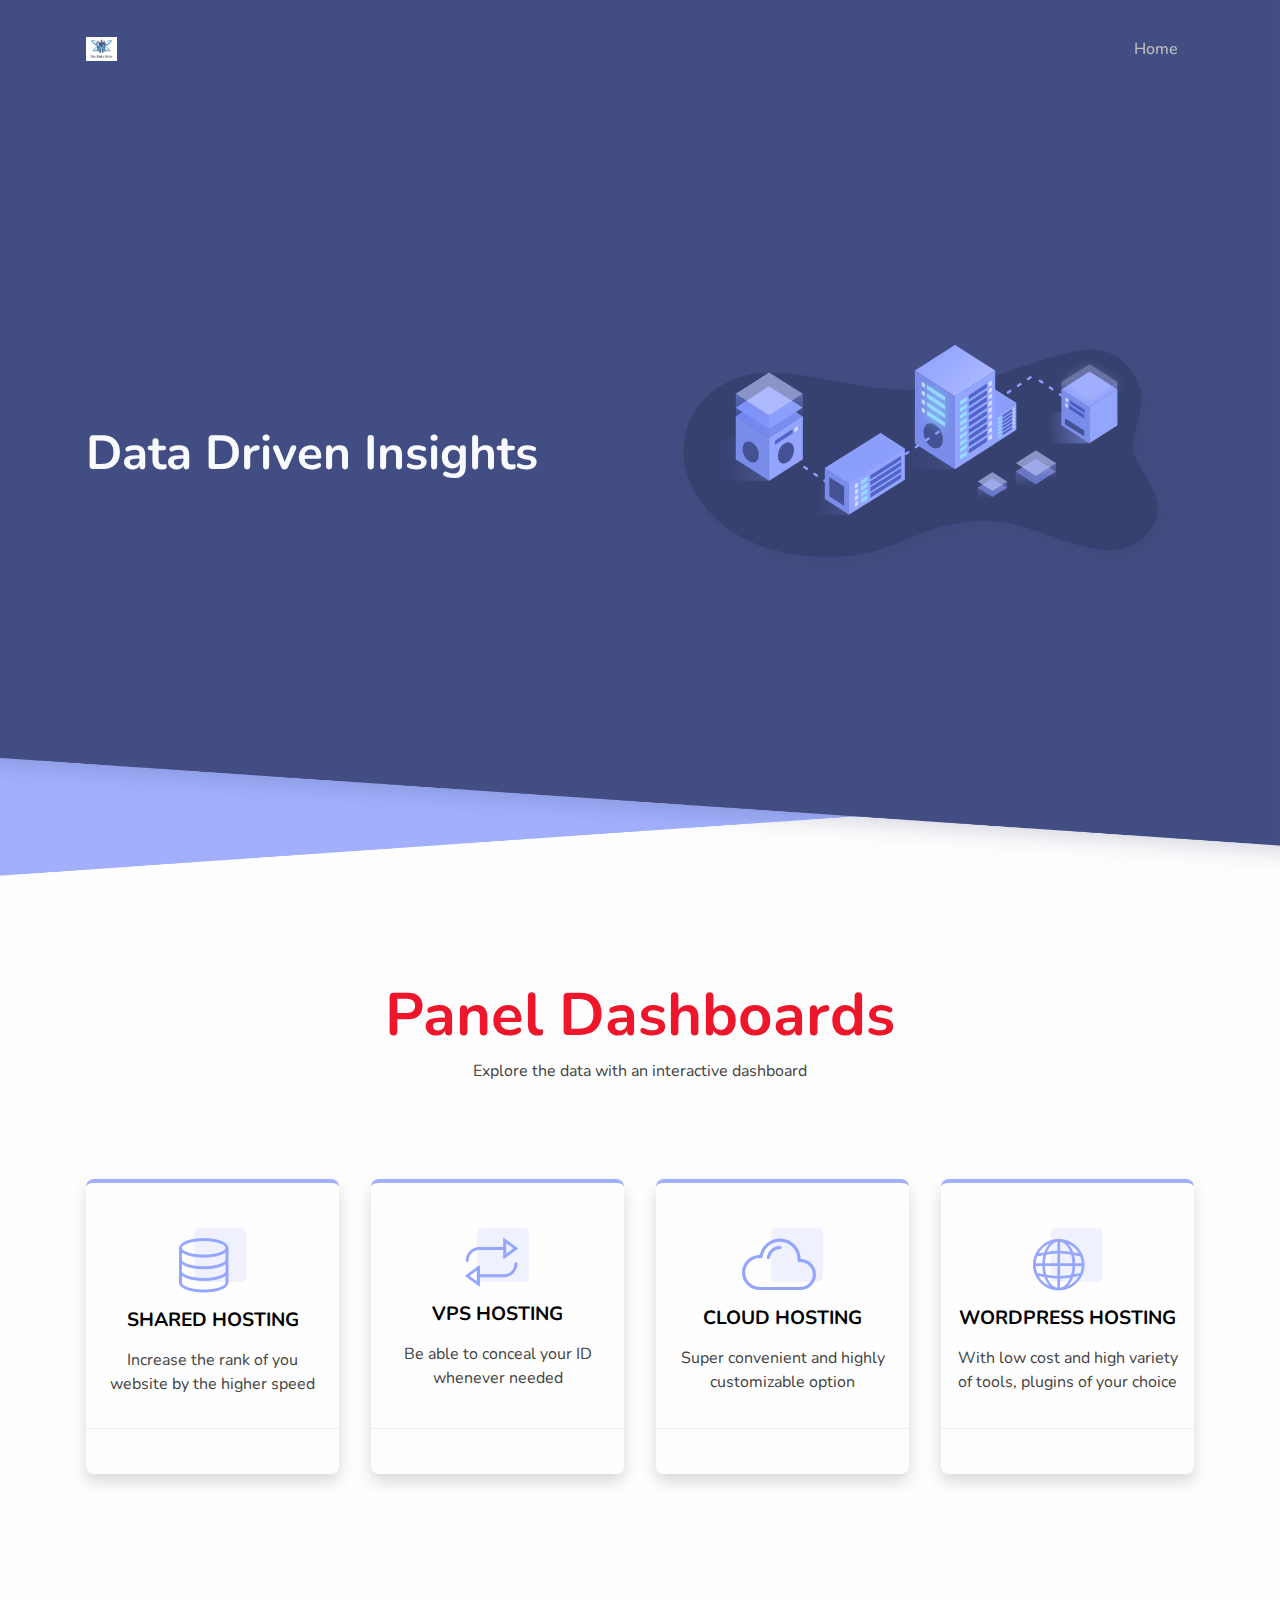
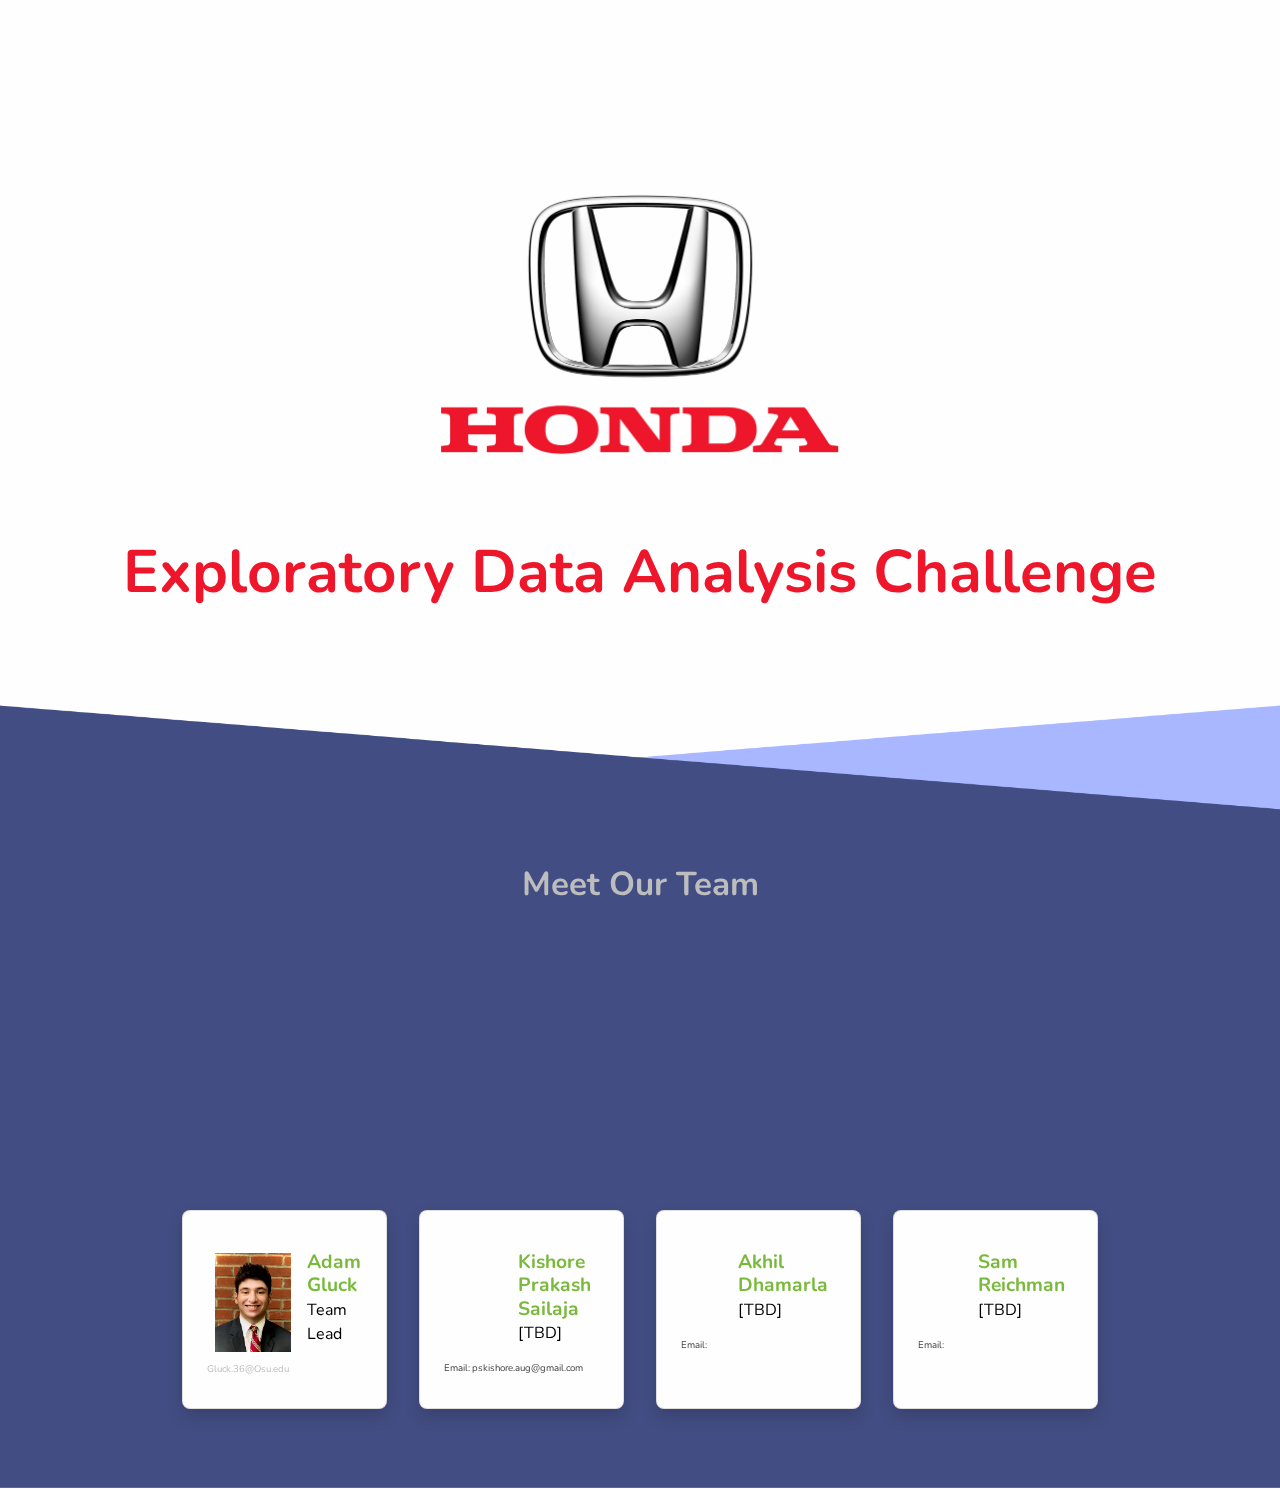
==== commit f30507c8: "web update" ====
--- a/Web/index.html
+++ b/Web/index.html
@@ -72,7 +72,7 @@
           <div class="row align-items-center min-vh-50 min-vh-sm-75">
             <div class="col-md-5 col-lg-6 order-0 order-md-1"><img class="w-100" src="assets/img/illustrations/hero-header.png" alt="..." /></div>
             <div class="col-md-7 col-lg-6 text-md-start text-center">
-              <h1 class="text-light fs-md-5 fs-lg-6">Implementing Data Analysis</h1>
+              <h1 class="text-light fs-md-5 fs-lg-6">Data Driven Insights</h1>
             
             </div>
           </div>
@@ -80,107 +80,21 @@
       </section>
 
 
+     
+
+   
+
+
+
+
       <!-- ============================================-->
       <!-- <section> begin ============================-->
-      <section class="pt-8">
-
-        <div class="container">
-          <div class="row">
-            <div class="col-lg-6 col-xxl-5 text-center mx-auto">
-              <h2>What will you get if you'll join us</h2>
-              <p class="mb-4">Get the best web hosting service at the price you can afford</p>
-            </div>
-          </div>
-          <div class="row align-items-center mt-5">
-            <div class="col-md-5 col-lg-6 order-md-1 order-0"><img class="w-100" src="assets/img/gallery/join-us.png" alt="" /></div>
-            <div class="col-md-7 col-lg-6 pe-lg-4 pe-xl-7">
-              <div class="d-flex align-items-start"><img class="me-4" src="assets/img/icons/give-a-care.png" alt="" width="30" />
-                <div class="flex-1">
-                  <h5>WE GIVE A CARE </h5>
-                  <p class="text-muted mb-4">Beside the support we provide you with various tools to be able to host and manage your websites</p>
-                </div>
-              </div>
-              <div class="d-flex align-items-start"><img class="me-4" src="assets/img/icons/tweak-as-you.png" alt="" width="30" />
-                <div class="flex-1">
-                  <h5>TWEAK AS YOU WISH</h5>
-                  <p class="text-muted mb-4">Be able to customize your plan over time if needed so you pay only for what you use</p>
-                </div>
-              </div>
-              <div class="d-flex align-items-start"><img class="me-4" src="assets/img/icons/security.png" width="30" alt="..." />
-                <div class="flex-1">
-                  <h5>SECURITY AT ITS BEST</h5>
-                  <p>We are the most reliable service provider, ready to give you a helping hand the fastest way possible 24/7</p>
-                </div>
-              </div>
-            </div>
-          </div>
-        </div>
-        <!-- end of .container-->
-
-      </section>
-      <!-- <section> close ============================-->
-      <!-- ============================================-->
-
-
-
-
-      <!-- ============================================-->
-      <!-- <section> begin ============================-->
-      <section class="pt-8 bg-soft-primary">
-
+      <section class="pt-6" id="pricingTable">
         <div class="container">
           <div class="row">
             <div class="col-lg-6 col-xxl-5 text-center mx-auto mb-5">
-              <h2>Don't know where to start from?</h2>
-              <p class="mb-5">We've got the best articles,tools and resources to help you to start</p>
-            </div>
-          </div>
-          <div class="row h-100">
-            <div class="col-md-6 mb-5 mb-md-0 h-100">
-              <div class="card card-span bg-primary h-100">
-                <div class="card-body p-4">
-                  <div class="d-flex justify-content-between"><img class="mb-3" src="assets/img/icons/rocket.png" height="80" alt="..." /><img src="assets/img/icons/clouds-1.png" height="90" alt="..." /></div>
-                  <h5 class="text-light">PLANING TO BUILD A WEBSITE</h5>
-                  <p class="text-light lh-lg">You want to build a new website but not sure what to start with? We've prepared a step by step guide for you to handle the whole process from design to launch </p>
-                  <div class="text-end"><a class="btn btn-light" href="#" role="button">LEARN MORE
-                      <svg class="bi bi-chevron-right" xmlns="http://www.w3.org/2000/svg" width="16" height="16" fill="currentColor" viewBox="0 0 16 16">
-                        <path fill-rule="evenodd" d="M4.646 1.646a.5.5 0 0 1 .708 0l6 6a.5.5 0 0 1 0 .708l-6 6a.5.5 0 0 1-.708-.708L10.293 8 4.646 2.354a.5.5 0 0 1 0-.708z"></path>
-                      </svg></a></div>
-                </div>
-              </div>
-            </div>
-            <div class="col-md-6 h-100">
-              <div class="card bg-secondary card-span h-100">
-                <div class="card-body p-4">
-                  <div class="d-flex justify-content-between"><img class="mb-3" src="assets/img/icons/servion.png" height="80" alt="..." /><img src="assets/img/icons/logos.png" height="90" alt="..." /></div>
-                  <h5 class="text-light">WANT TO MOVE A WEBSITE TO SERVION</h5>
-                  <p class="text-light lh-lg">Already have an existing website and want to move it to Servion but not sure how to do it? No worries, it's not difficult, we can handle all the work for you. </p>
-                  <div class="text-end"><a class="btn btn-light" href="#" role="button">LEARN MORE
-                      <svg class="bi bi-chevron-right" xmlns="http://www.w3.org/2000/svg" width="16" height="16" fill="currentColor" viewBox="0 0 16 16">
-                        <path fill-rule="evenodd" d="M4.646 1.646a.5.5 0 0 1 .708 0l6 6a.5.5 0 0 1 0 .708l-6 6a.5.5 0 0 1-.708-.708L10.293 8 4.646 2.354a.5.5 0 0 1 0-.708z"></path>
-                      </svg></a></div>
-                </div>
-              </div>
-            </div>
-          </div>
-        </div>
-        <!-- end of .container-->
-
-      </section>
-      <!-- <section> close ============================-->
-      <!-- ============================================-->
-
-
-
-
-      <!-- ============================================-->
-      <!-- <section> begin ============================-->
-      <section class="pt-6" id="pricingTable">
-        <div class="container">
-          <div class="row">
-            <div class="col-lg-6 col-xxl-5 text-center mx-auto mb-5">
-              <h2>Types of hosting that we provide</h2>
-              <p class="mb-5">Our service is always affordable for everyone. </p>
+              <h2>Panel Dashboards</h2>
+              <p class="mb-5">Explore the data with an interactive dashboard</p>
             </div>
           </div>
           <div class="row h-100">
@@ -196,10 +110,7 @@
                   </div>
                 </div>
                 <div class="border-top bg-white text-center pt-3 pb-0">
-                  <p class="mb-0">Get started at </p>
-                  <div class="d-flex justify-content-center">
-                    <h3 class="fw-normal">15.99</h3><span class="d-flex align-items-center">/month</span>
-                  </div>
+                  
                 </div>
               </div>
             </div>
@@ -215,10 +126,7 @@
                   </div>
                 </div>
                 <div class="border-top bg-white text-center pt-3 pb-0">
-                  <p class="mb-0">Get started at </p>
-                  <div class="d-flex justify-content-center">
-                    <h3 class="fw-normal">8.99</h3><span class="d-flex align-items-center">/month</span>
-                  </div>
+                  
                 </div>
               </div>
             </div>
@@ -233,11 +141,7 @@
                     </ul>
                   </div>
                 </div>
-                <div class="border-top bg-white text-center pt-3 pb-0">
-                  <p class="mb-0">Get started at </p>
-                  <div class="d-flex justify-content-center">
-                    <h3 class="fw-normal">7.99</h3><span class="d-flex align-items-center">/month</span>
-                  </div>
+                <div class="border-top bg-white text-center pt-3 pb-0">                  
                 </div>
               </div>
             </div>
@@ -253,10 +157,7 @@
                   </div>
                 </div>
                 <div class="border-top bg-white text-center pt-3 pb-0">
-                  <p class="mb-0">Get started at </p>
-                  <div class="d-flex justify-content-center">
-                    <h3 class="fw-normal">13.99</h3><span class="d-flex align-items-center">/month</span>
-                  </div>
+                 
                 </div>
               </div>
             </div>
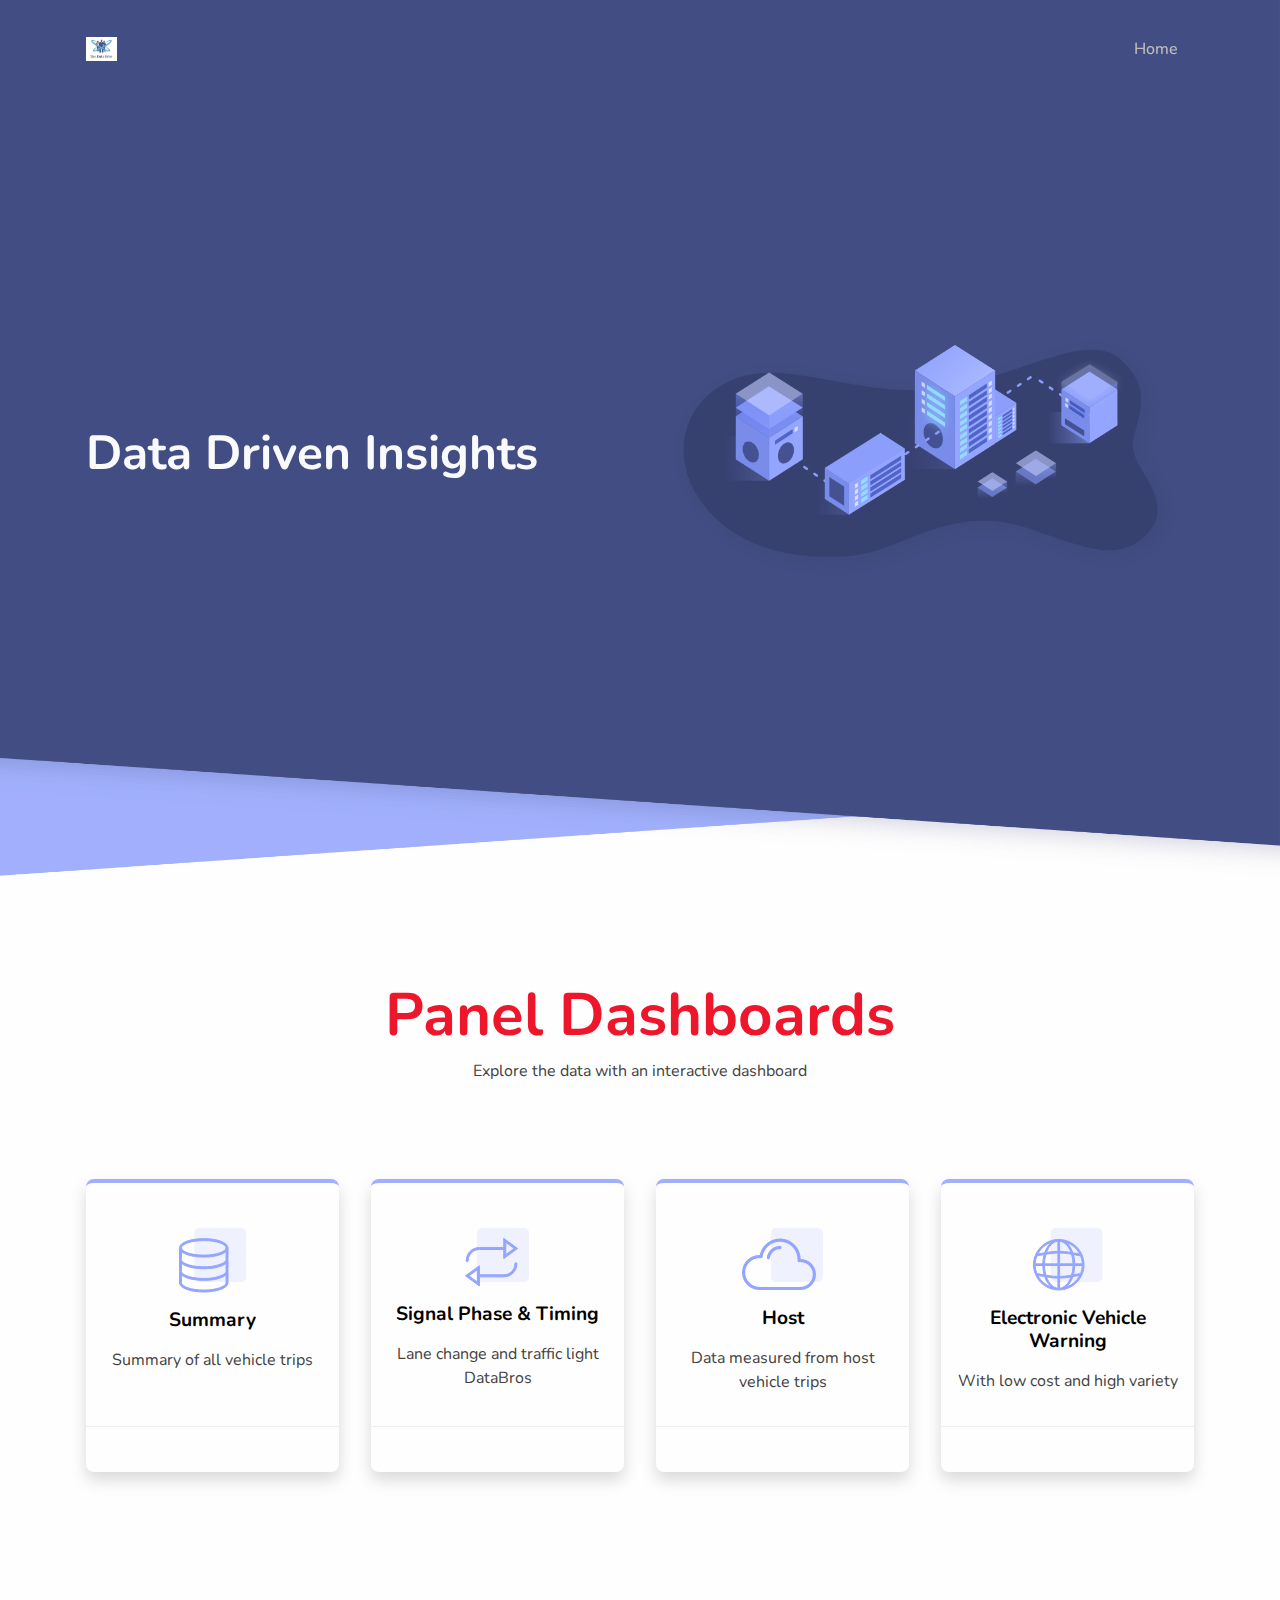
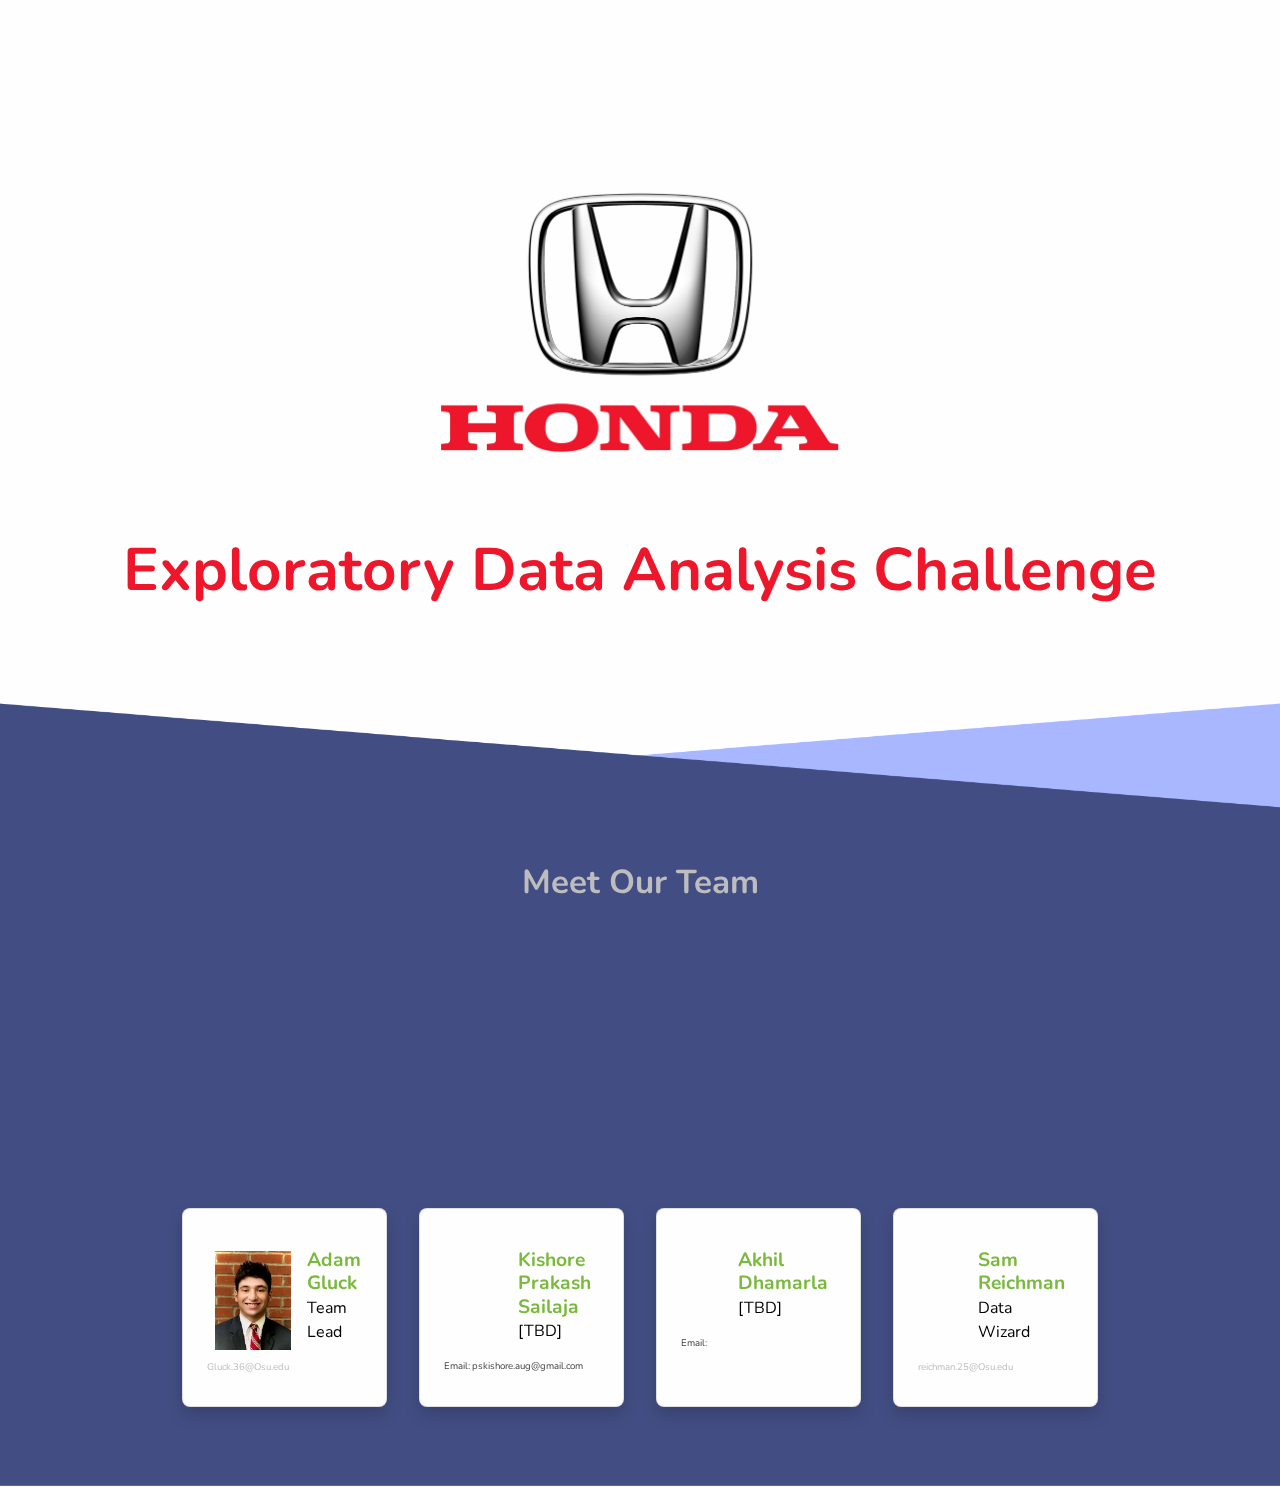
==== commit 6e8fb813: "update web" ====
--- a/Web/index.html
+++ b/Web/index.html
@@ -102,10 +102,9 @@
               <div class="card card-span shadow py-4 h-100 border-top border-4 border-primary">
                 <div class="card-body">
                   <div class="text-center"><img src="assets/img/icons/shared-hosting.png" alt="..." />
-                    <h5 class="my-3">SHARED HOSTING</h5>
-                    <ul class="list-unstyled">
-                      <li>Increase the rank of you</li>
-                      <li>website by the higher speed</li>
+                    <h5 class="my-3">Summary</h5>
+                    <ul class="list-unstyled">
+                      <li>Summary of all vehicle trips</li>
                     </ul>
                   </div>
                 </div>
@@ -118,10 +117,9 @@
               <div class="card card-span shadow py-4 h-100 border-top border-4 border-primary">
                 <div class="card-body">
                   <div class="text-center"><img src="assets/img/icons/vpn-hosting.png" alt="..." />
-                    <h5 class="my-3">VPS HOSTING</h5>
-                    <ul class="list-unstyled">
-                      <li>Be able to conceal your ID </li>
-                      <li>whenever needed</li>
+                    <h5 class="my-3">Signal Phase & Timing</h5>
+                    <ul class="list-unstyled">
+                      <li>Lane change and traffic light DataBros </li>
                     </ul>
                   </div>
                 </div>
@@ -134,10 +132,9 @@
               <div class="card card-span shadow py-4 h-100 border-top border-4 border-primary">
                 <div class="card-body">
                   <div class="text-center"><img src="assets/img/icons/cloud-hosting.png" alt="..." />
-                    <h5 class="my-3">CLOUD HOSTING</h5>
-                    <ul class="list-unstyled">
-                      <li>Super convenient and highly </li>
-                      <li>customizable option</li>
+                    <h5 class="my-3">Host</h5>
+                    <ul class="list-unstyled">
+                      <li>Data measured from host vehicle trips</li>
                     </ul>
                   </div>
                 </div>
@@ -149,10 +146,9 @@
               <div class="card card-span shadow py-4 h-100 border-top border-4 border-primary">
                 <div class="card-body">
                   <div class="text-center"><img src="assets/img/icons/wp-hosting.png" alt="..." />
-                    <h5 class="my-3">WORDPRESS HOSTING</h5>
+                    <h5 class="my-3">Electronic Vehicle Warning</h5>
                     <ul class="list-unstyled">
                       <li>With low cost and high variety</li>
-                      <li>of tools, plugins of your choice</li>
                     </ul>
                   </div>
                 </div>
@@ -252,10 +248,10 @@
                       <div class="align-items-xl-center d-block d-xl-flex px-3"><img class="img-fluid me-3 me-md-2 me-lg-3" src="assets/img/team/JC.png" width="50" alt="" />
                         <div class="flex-1 align-items-center pt-2">
                           <h5 class="mb-0 fw-bold text-success">Sam Reichman</h5>
-                          <p class="fw-normal text-black">[TBD]</p>
-                        </div>
-                      </div>
-                      <p class="mb-0 px-3 px-md-2 px-xxl-3" style="font-size:0.75vw">Email:</p>
+                          <p class="fw-normal text-black">Data Wizard</p>
+                        </div>
+                      </div>
+                      <p class="mb-0 px-3 px-md-2 px-xxl-3" style="font-size:0.75vw"><a href="mailto:reichman.25@Osu.edu">reichman.25@Osu.edu </a></p>
                     </div>
                   </div>
                 </div>
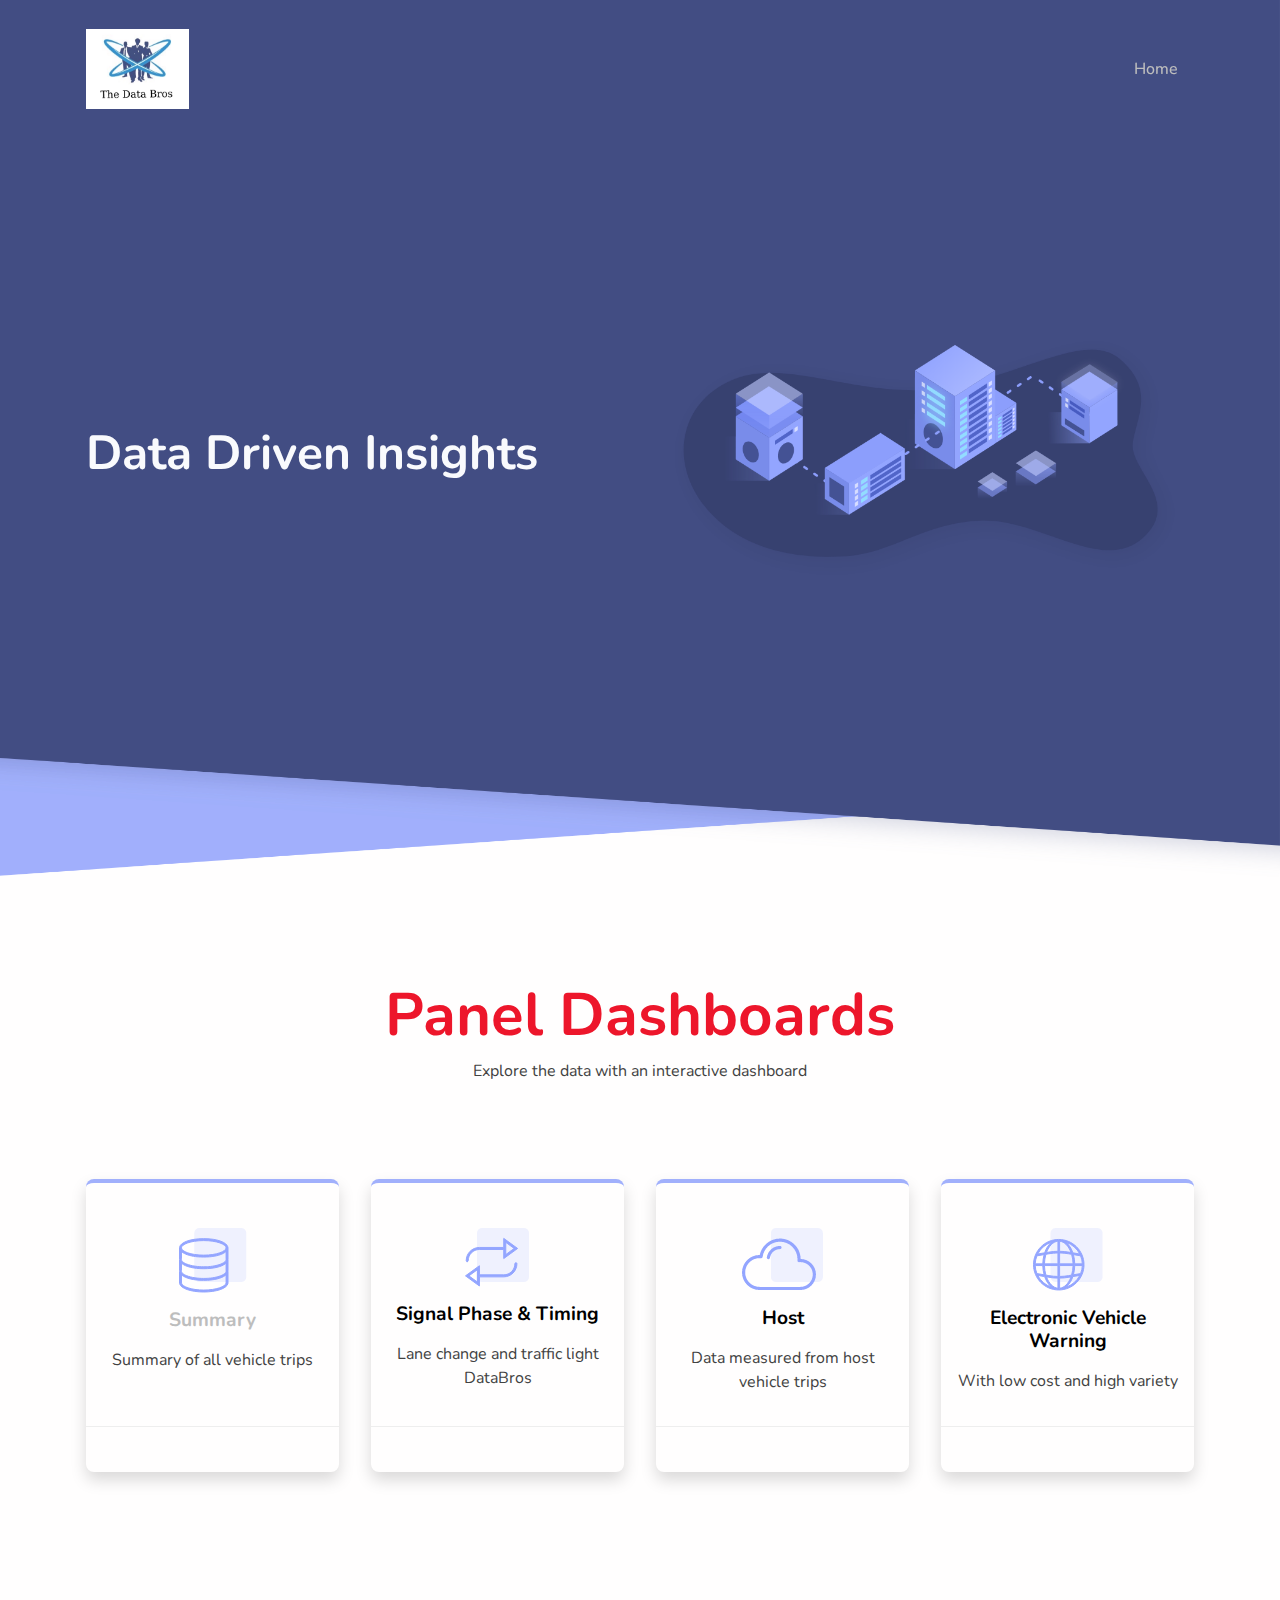
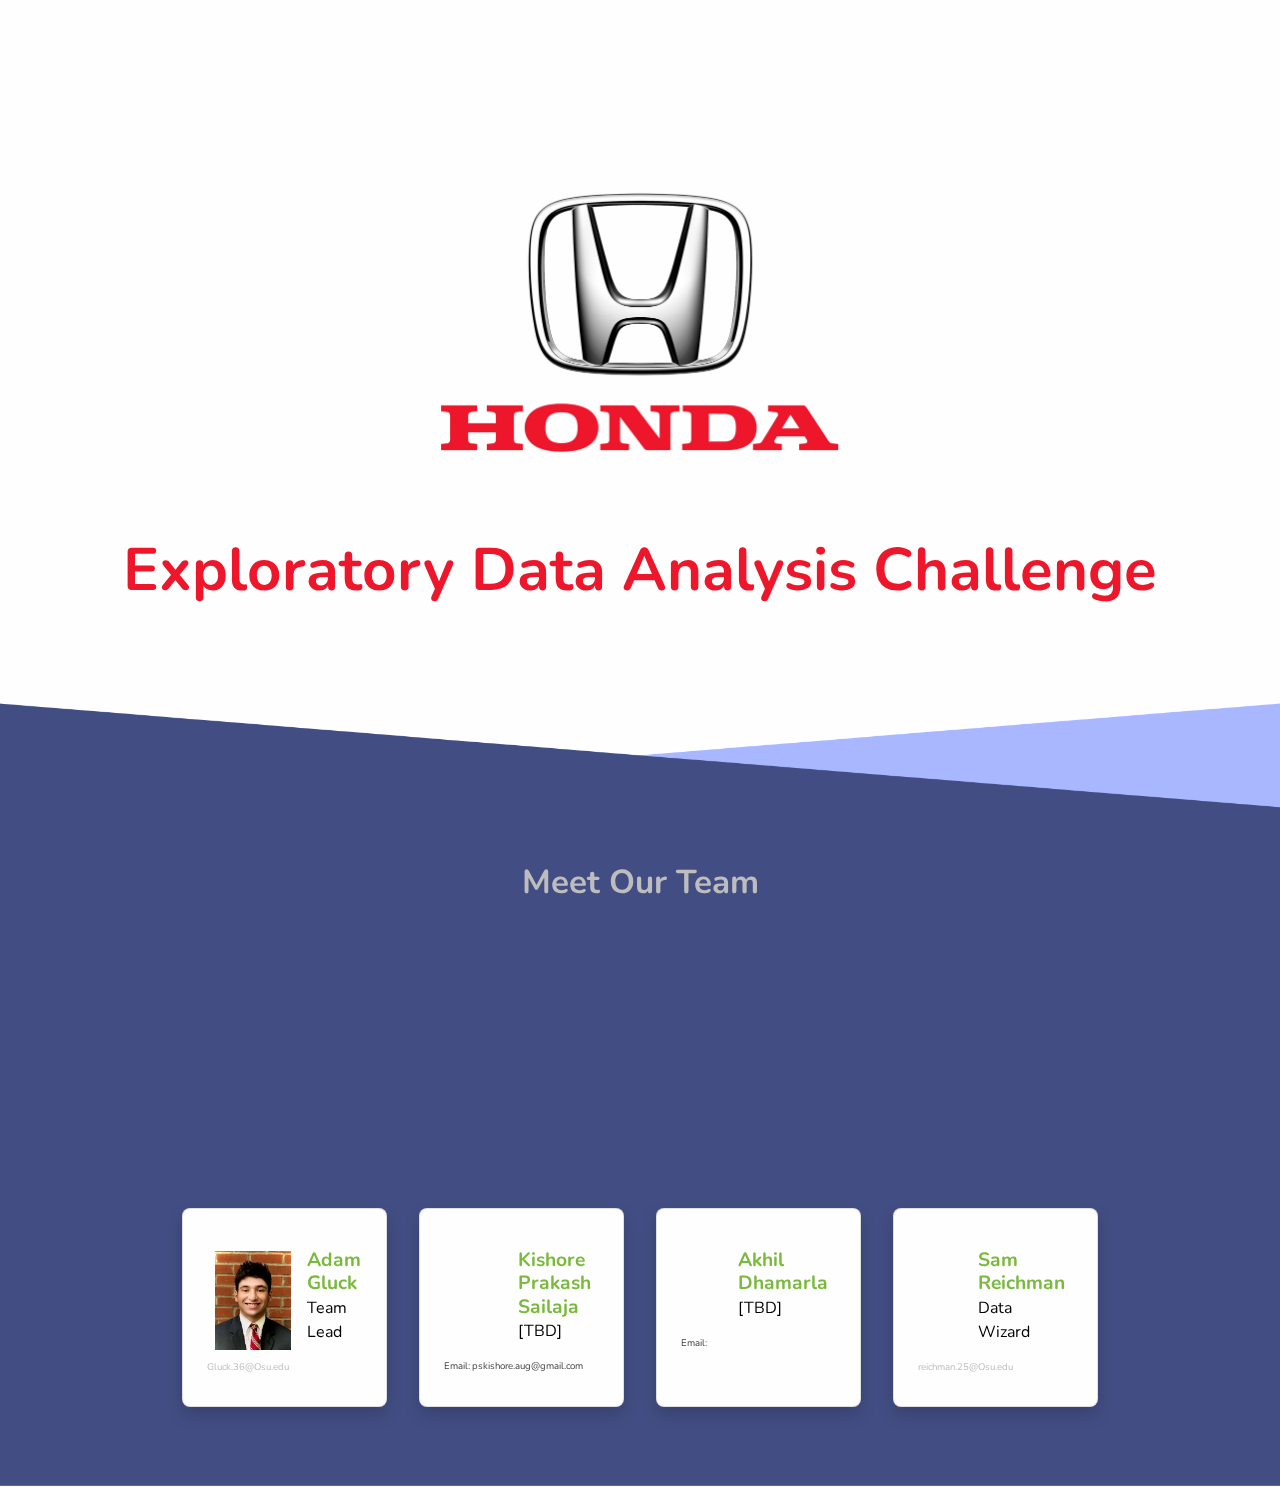
==== commit 9c152a09: "web" ====
--- a/Web/index.html
+++ b/Web/index.html
@@ -16,7 +16,7 @@
     <!-- ===============================================-->
     <!--    Favicons-->
     <!-- ===============================================-->
-    <link rel="apple-touch-icon" sizes="180x180" href="assets/img/favicons/smallLogo.png">
+    <link rel="apple-touch-icon" sizes="360x360" href="assets/img/favicons/smallLogo.png">
     <link rel="icon" type="image/png" sizes="32x32" href="assets/img/favicons/favicon-32x32.png">
     <link rel="icon" type="image/png" sizes="16x16" href="assets/img/favicons/favicon-16x16.png">
     <link rel="shortcut icon" type="image/x-icon" href="assets/img/favicons/favicon.ico">
@@ -54,7 +54,7 @@
     <!-- ===============================================-->
     <main class="main" id="top">
       <nav class="navbar navbar-expand-lg navbar-light fixed-top py-4 d-block" data-navbar-on-scroll="data-navbar-on-scroll">
-        <div class="container"><a class="navbar-brand" href="index.html"><img src="assets/img/logo.png" height="24" alt="..." /></a>
+        <div class="container"><a class="navbar-brand" href="index.html"><img src="assets/img/logo.png" height="80" alt="..." /></a>
           <button class="navbar-toggler" type="button" data-bs-toggle="collapse" data-bs-target="#navbarSupportedContent" aria-controls="navbarSupportedContent" aria-expanded="false" aria-label="Toggle navigation"><span class="navbar-toggler-icon"> </span></button>
           <div class="collapse navbar-collapse border-top border-lg-0 mt-4 mt-lg-0" id="navbarSupportedContent">
             <ul class="navbar-nav ms-auto pt-2 pt-lg-0 font-base">
@@ -102,7 +102,7 @@
               <div class="card card-span shadow py-4 h-100 border-top border-4 border-primary">
                 <div class="card-body">
                   <div class="text-center"><img src="assets/img/icons/shared-hosting.png" alt="..." />
-                    <h5 class="my-3">Summary</h5>
+                    <h5 class="my-3"><a href="summary.html">Summary</a></h5>
                     <ul class="list-unstyled">
                       <li>Summary of all vehicle trips</li>
                     </ul>
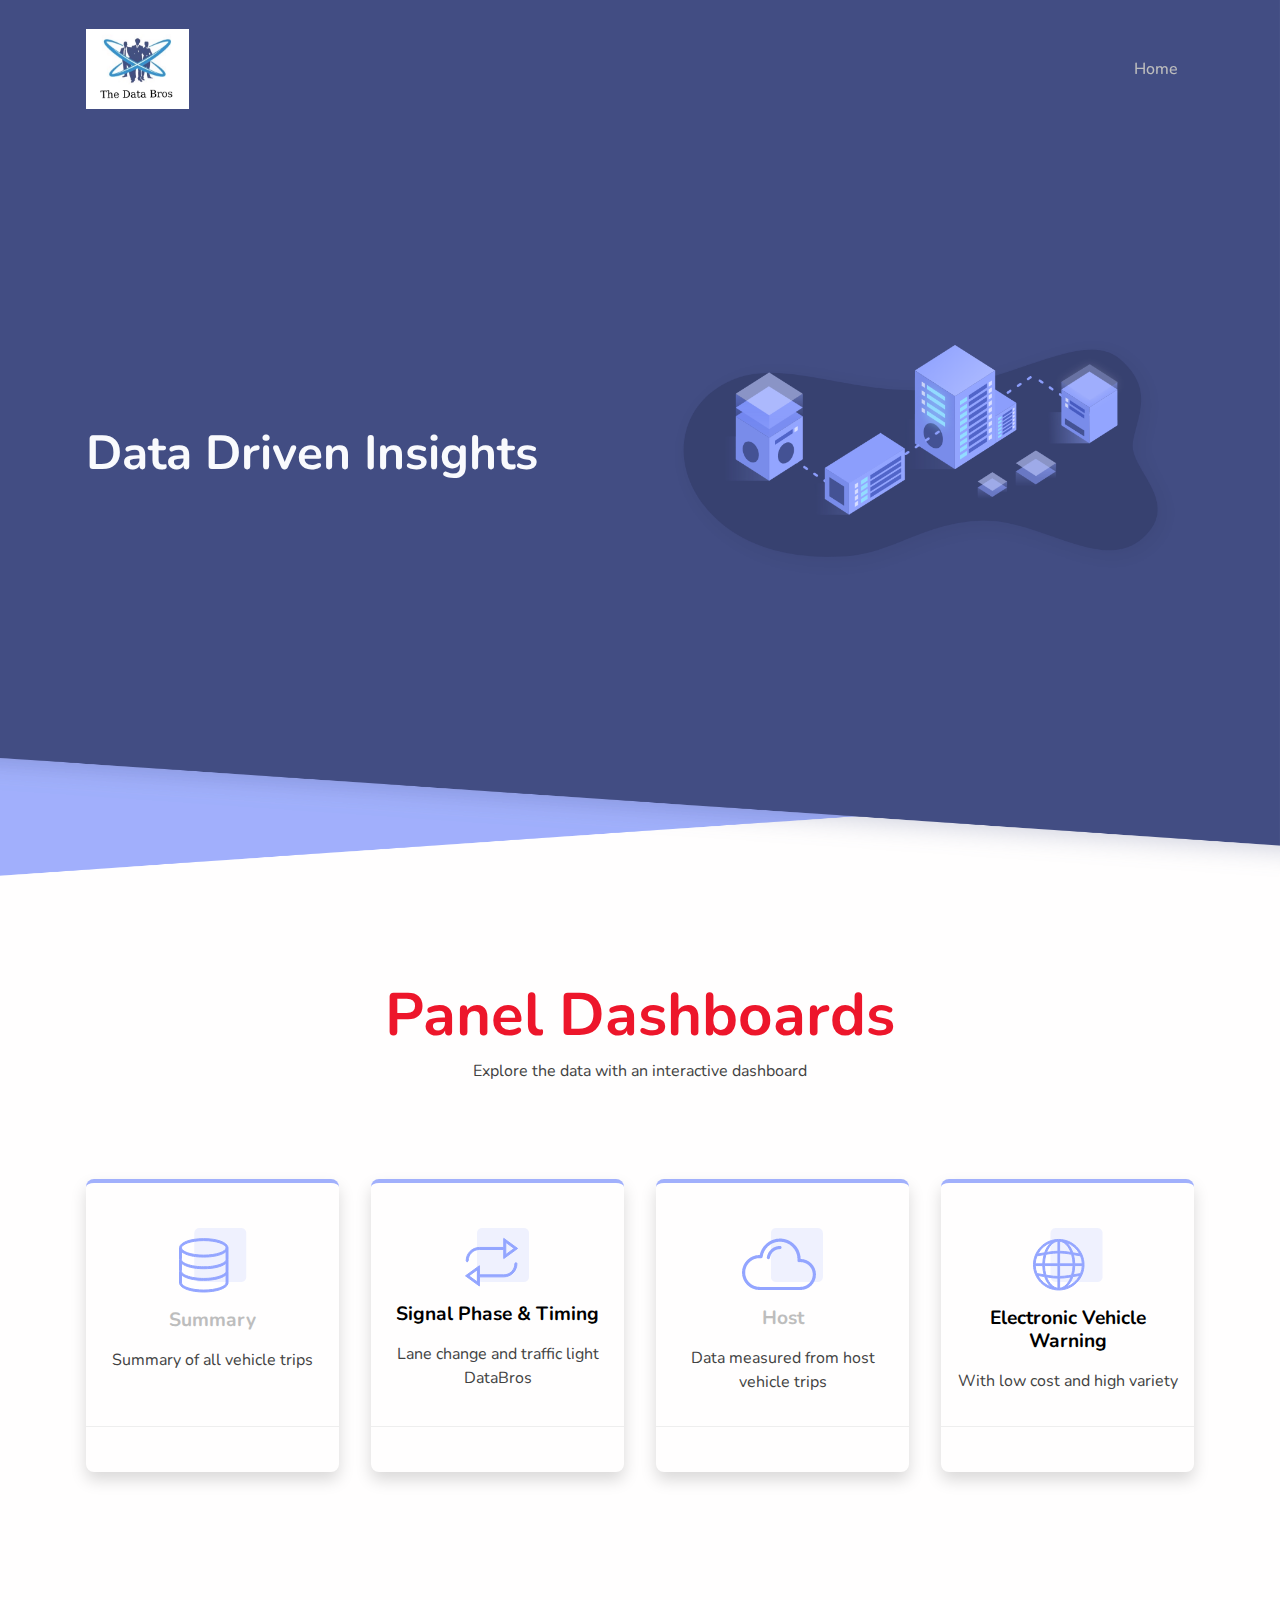
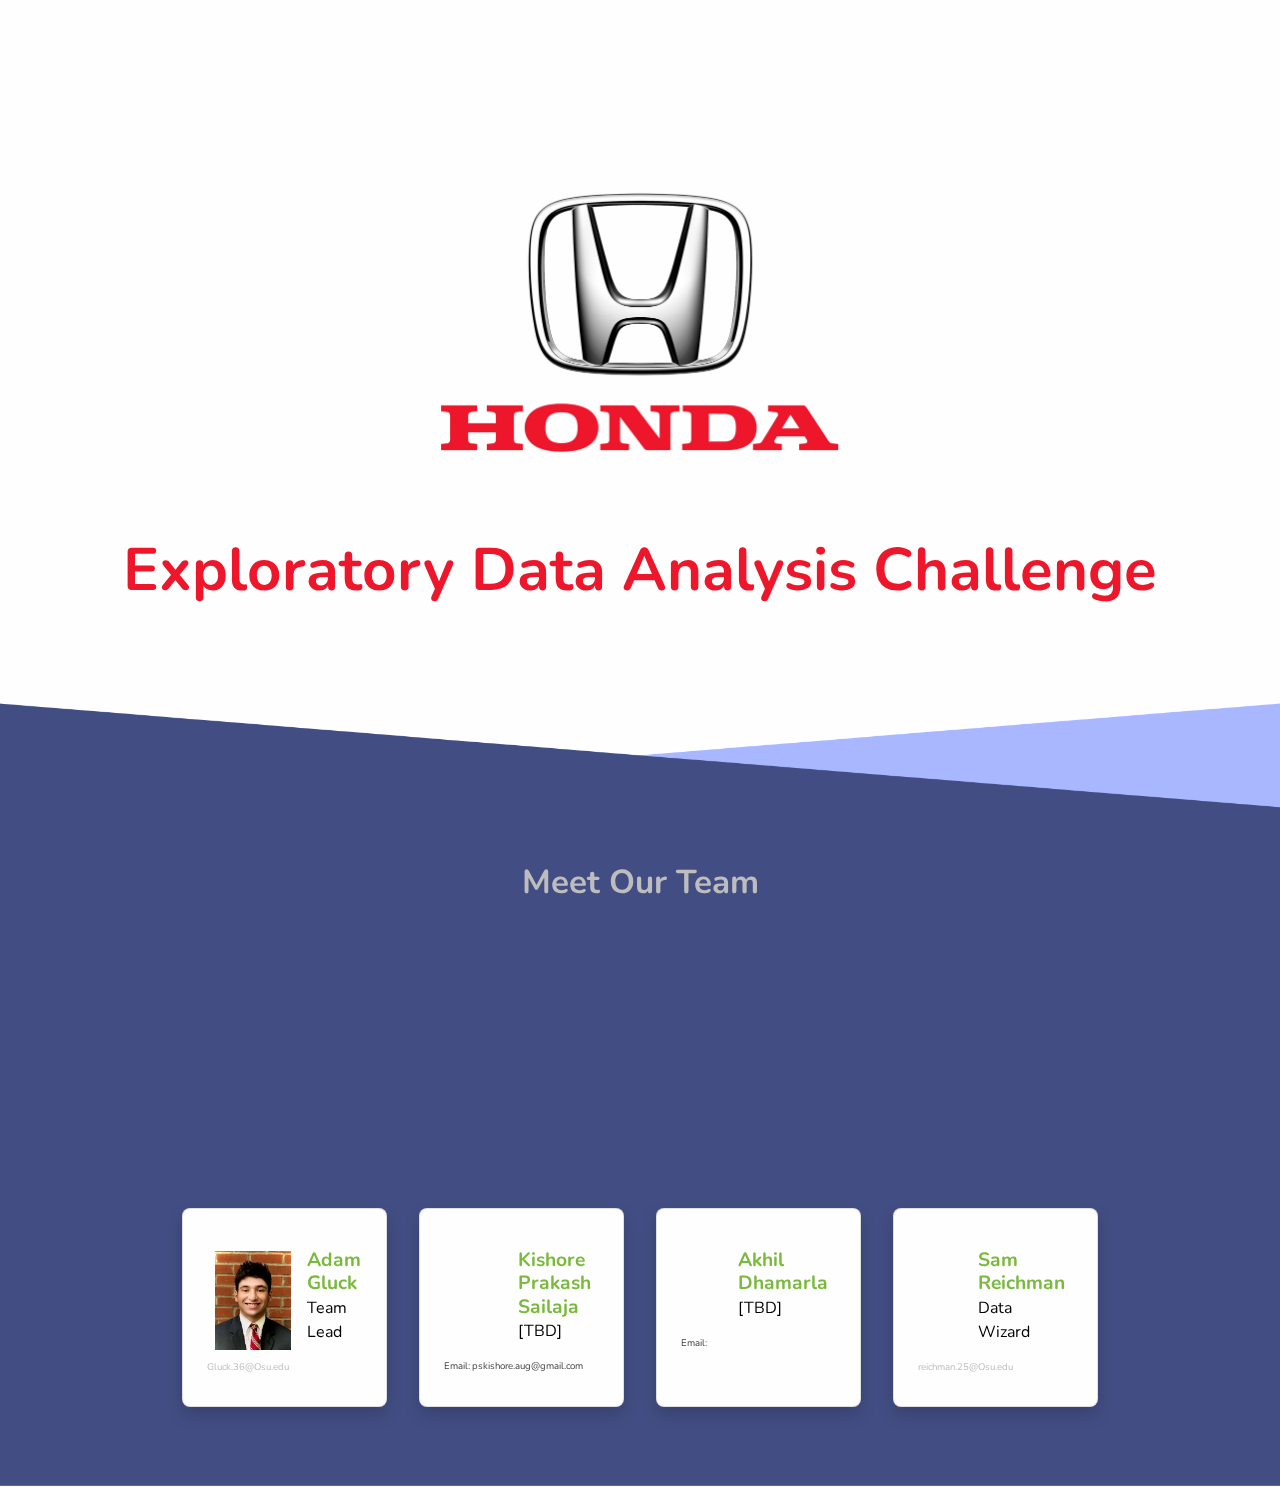
==== commit 9cd02188: "tes" ====
--- a/Web/index.html
+++ b/Web/index.html
@@ -132,7 +132,7 @@
               <div class="card card-span shadow py-4 h-100 border-top border-4 border-primary">
                 <div class="card-body">
                   <div class="text-center"><img src="assets/img/icons/cloud-hosting.png" alt="..." />
-                    <h5 class="my-3">Host</h5>
+                    <h5 class="my-3"><a href="host.html">Host</a></h5>
                     <ul class="list-unstyled">
                       <li>Data measured from host vehicle trips</li>
                     </ul>
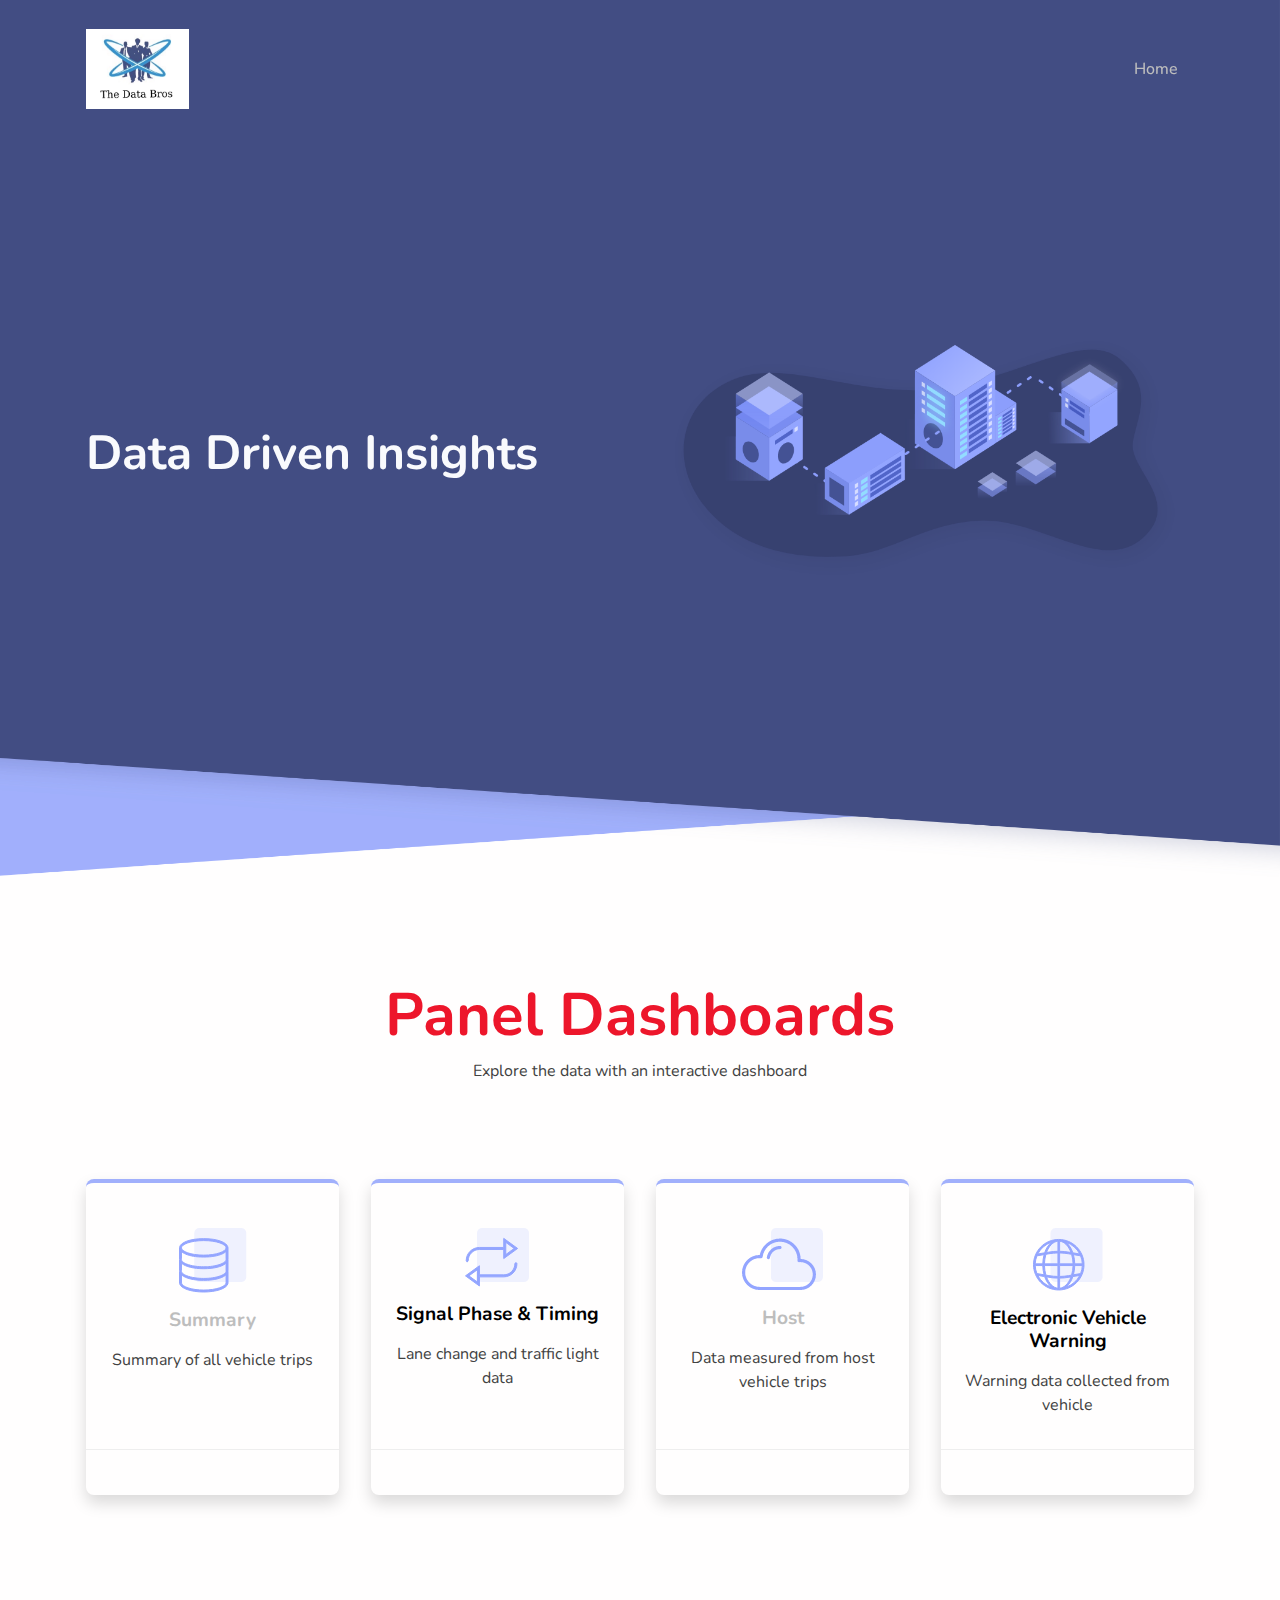
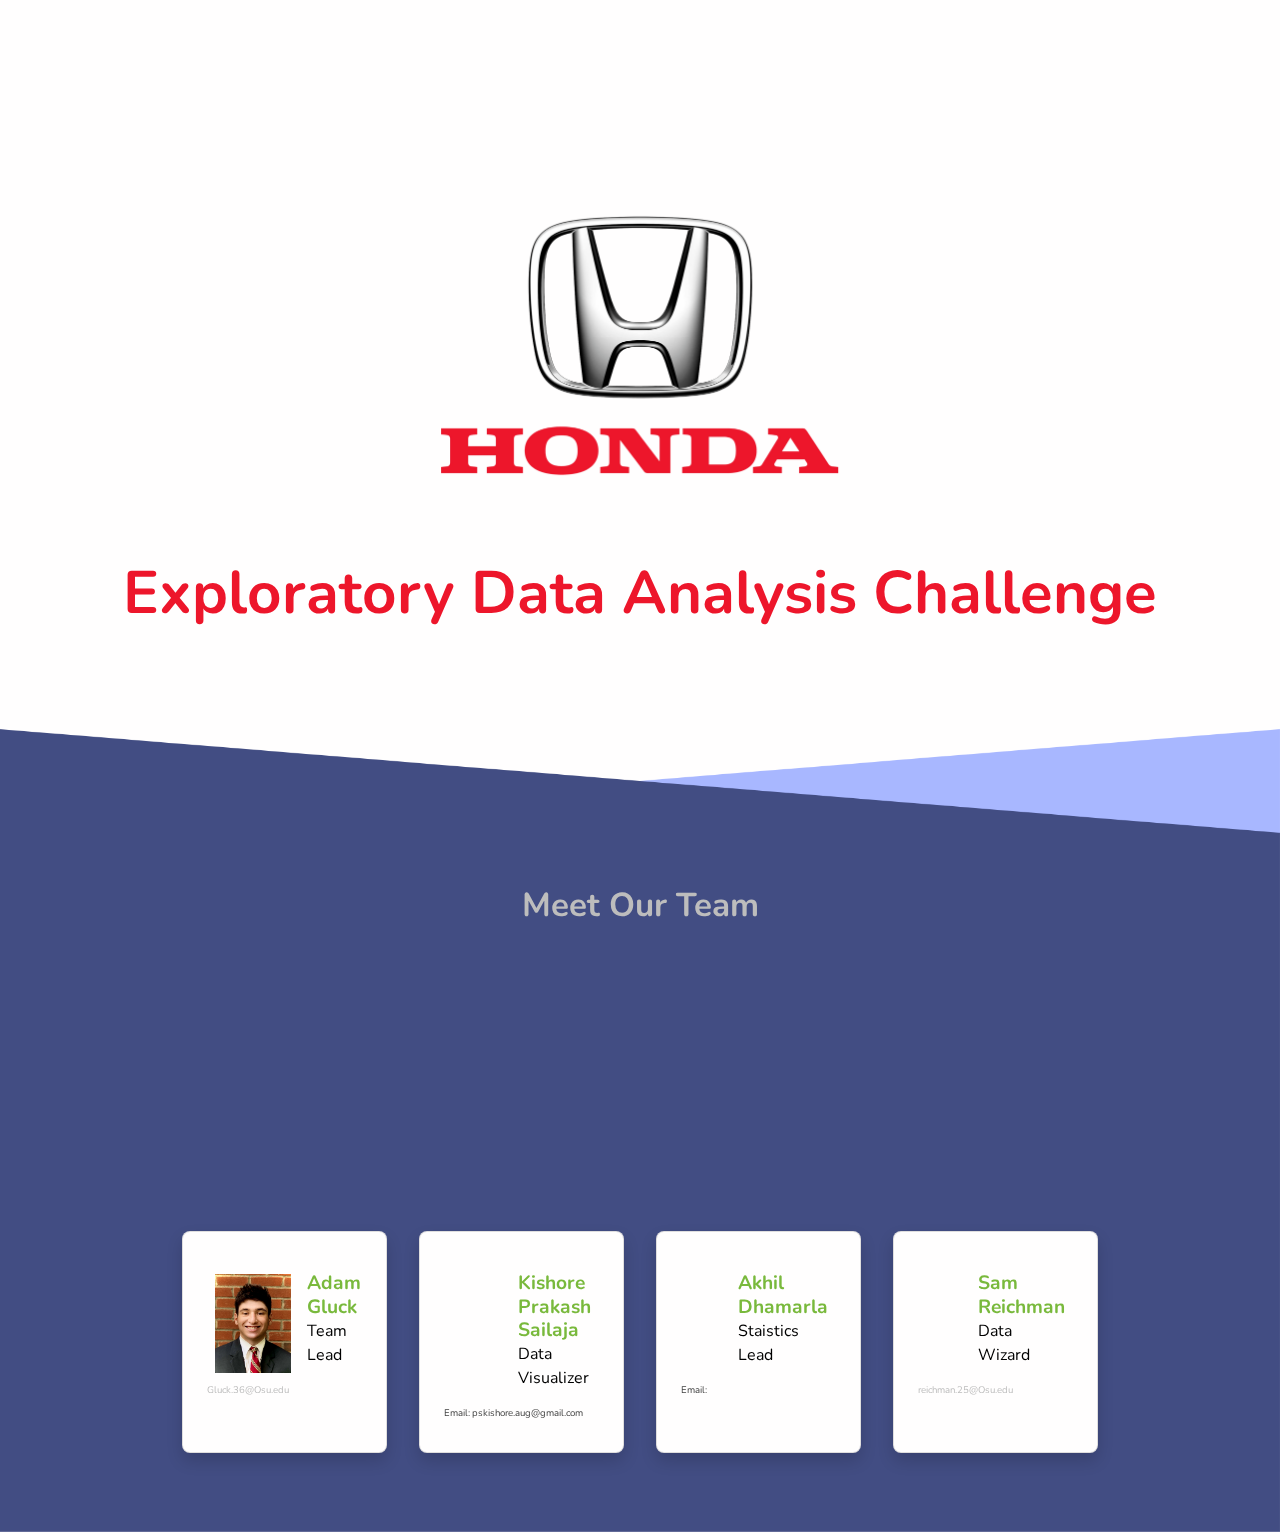
==== commit fc946f2f: "et" ====
--- a/Web/index.html
+++ b/Web/index.html
@@ -119,7 +119,7 @@
                   <div class="text-center"><img src="assets/img/icons/vpn-hosting.png" alt="..." />
                     <h5 class="my-3">Signal Phase & Timing</h5>
                     <ul class="list-unstyled">
-                      <li>Lane change and traffic light DataBros </li>
+                      <li>Lane change and traffic light data </li>
                     </ul>
                   </div>
                 </div>
@@ -148,7 +148,7 @@
                   <div class="text-center"><img src="assets/img/icons/wp-hosting.png" alt="..." />
                     <h5 class="my-3">Electronic Vehicle Warning</h5>
                     <ul class="list-unstyled">
-                      <li>With low cost and high variety</li>
+                      <li>Warning data collected from vehicle</li>
                     </ul>
                   </div>
                 </div>
@@ -222,7 +222,7 @@
                       <div class="align-items-xl-center d-block d-xl-flex px-3"><img class="img-fluid me-3 me-md-2 me-lg-3" src="assets/img/team/james.png" width="50" alt="" />
                         <div class="flex-1 align-items-center pt-2">
                           <h5 class="mb-0 fw-bold text-success">Kishore Prakash Sailaja</h5>
-                          <p class="fw-normal text-black">[TBD]</p>
+                          <p class="fw-normal text-black">Data Visualizer</p>
                         </div>
                       </div>
                       <p class="mb-0 px-3 px-md-2 px-xxl-3" style="font-size:0.75vw">Email: pskishore.aug@gmail.com </p>
@@ -235,7 +235,7 @@
                       <div class="align-items-xl-center d-block d-xl-flex px-3"><img class="img-fluid me-3 me-md-2 me-lg-3" src="assets/img/team/kishore.png" width="50" alt="" />
                         <div class="flex-1 align-items-center pt-2">
                           <h5 class="mb-0 fw-bold text-success">Akhil Dhamarla</h5>
-                          <p class="fw-normal text-black">[TBD]</p>
+                          <p class="fw-normal text-black">Staistics Lead</p>
                         </div>
                       </div>
                       <p class="mb-0 px-3 px-md-2 px-xxl-3" style="font-size:0.75vw">Email:</p>
